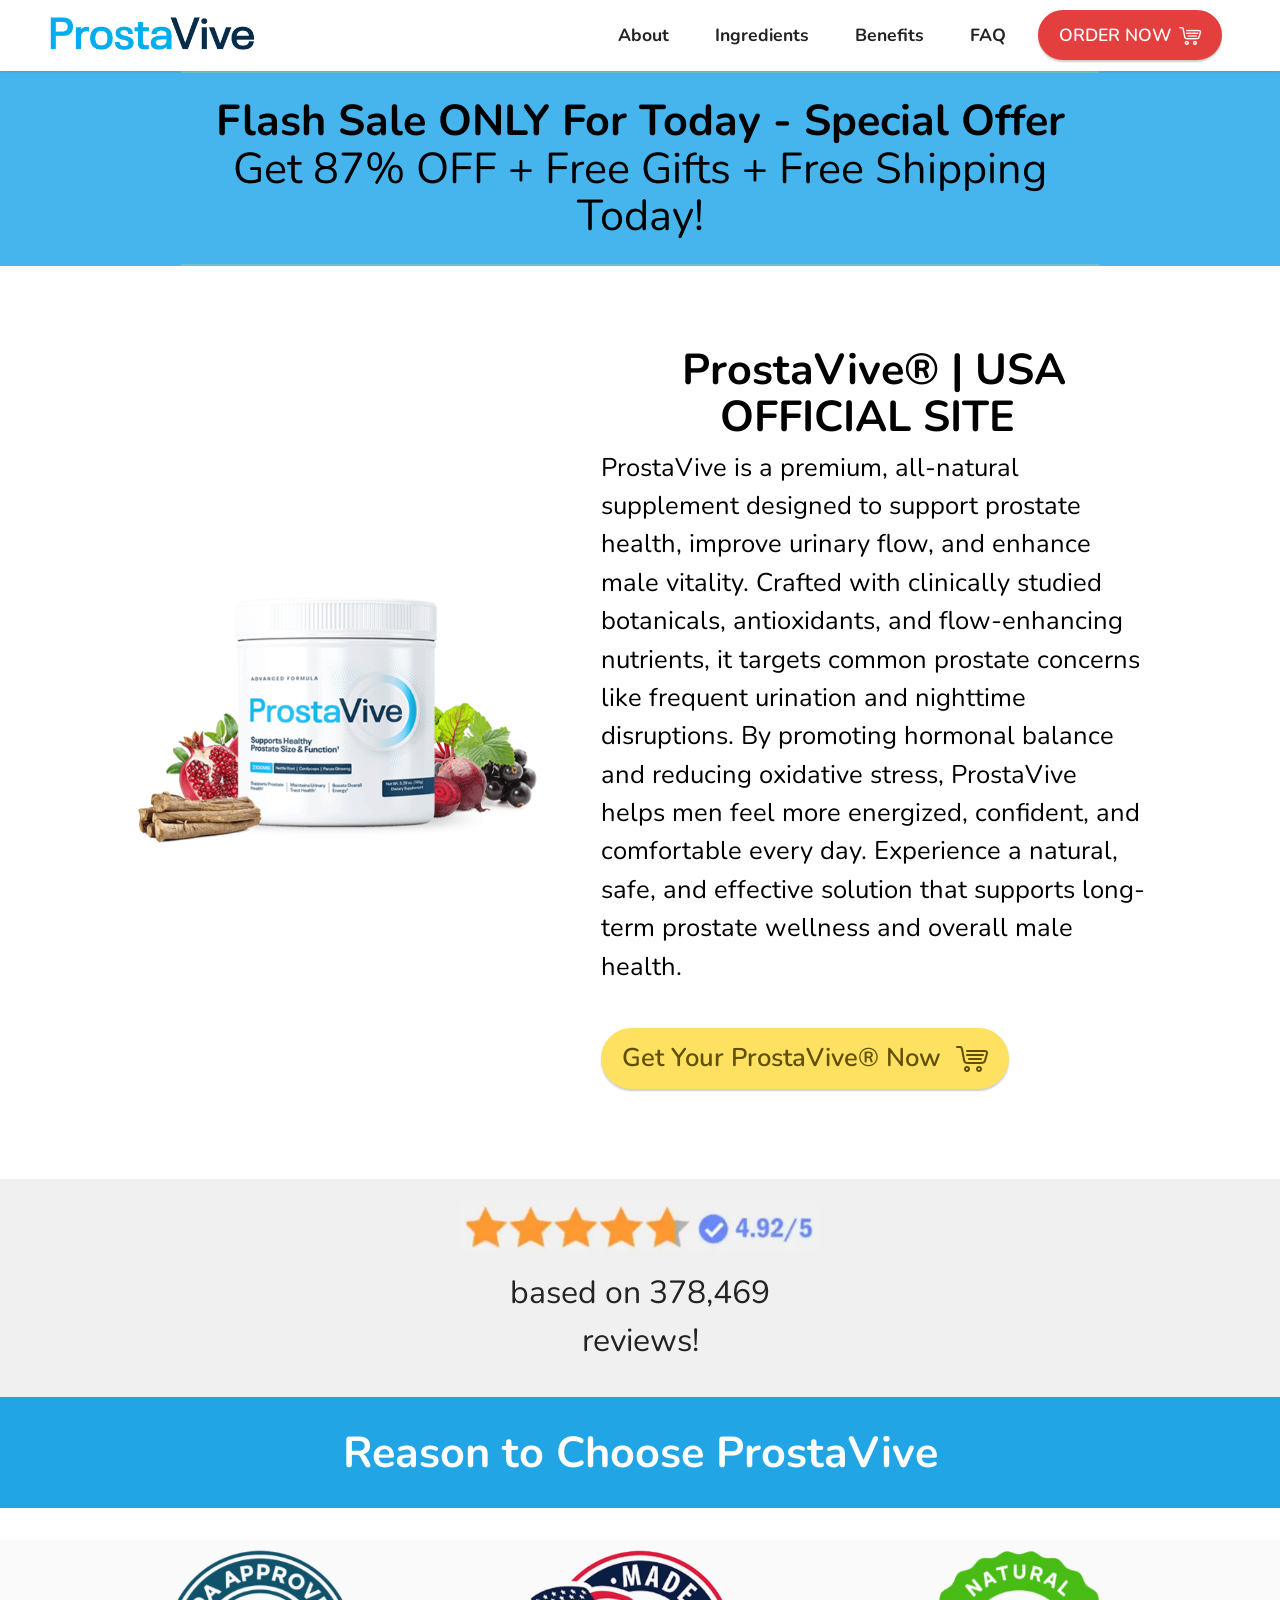
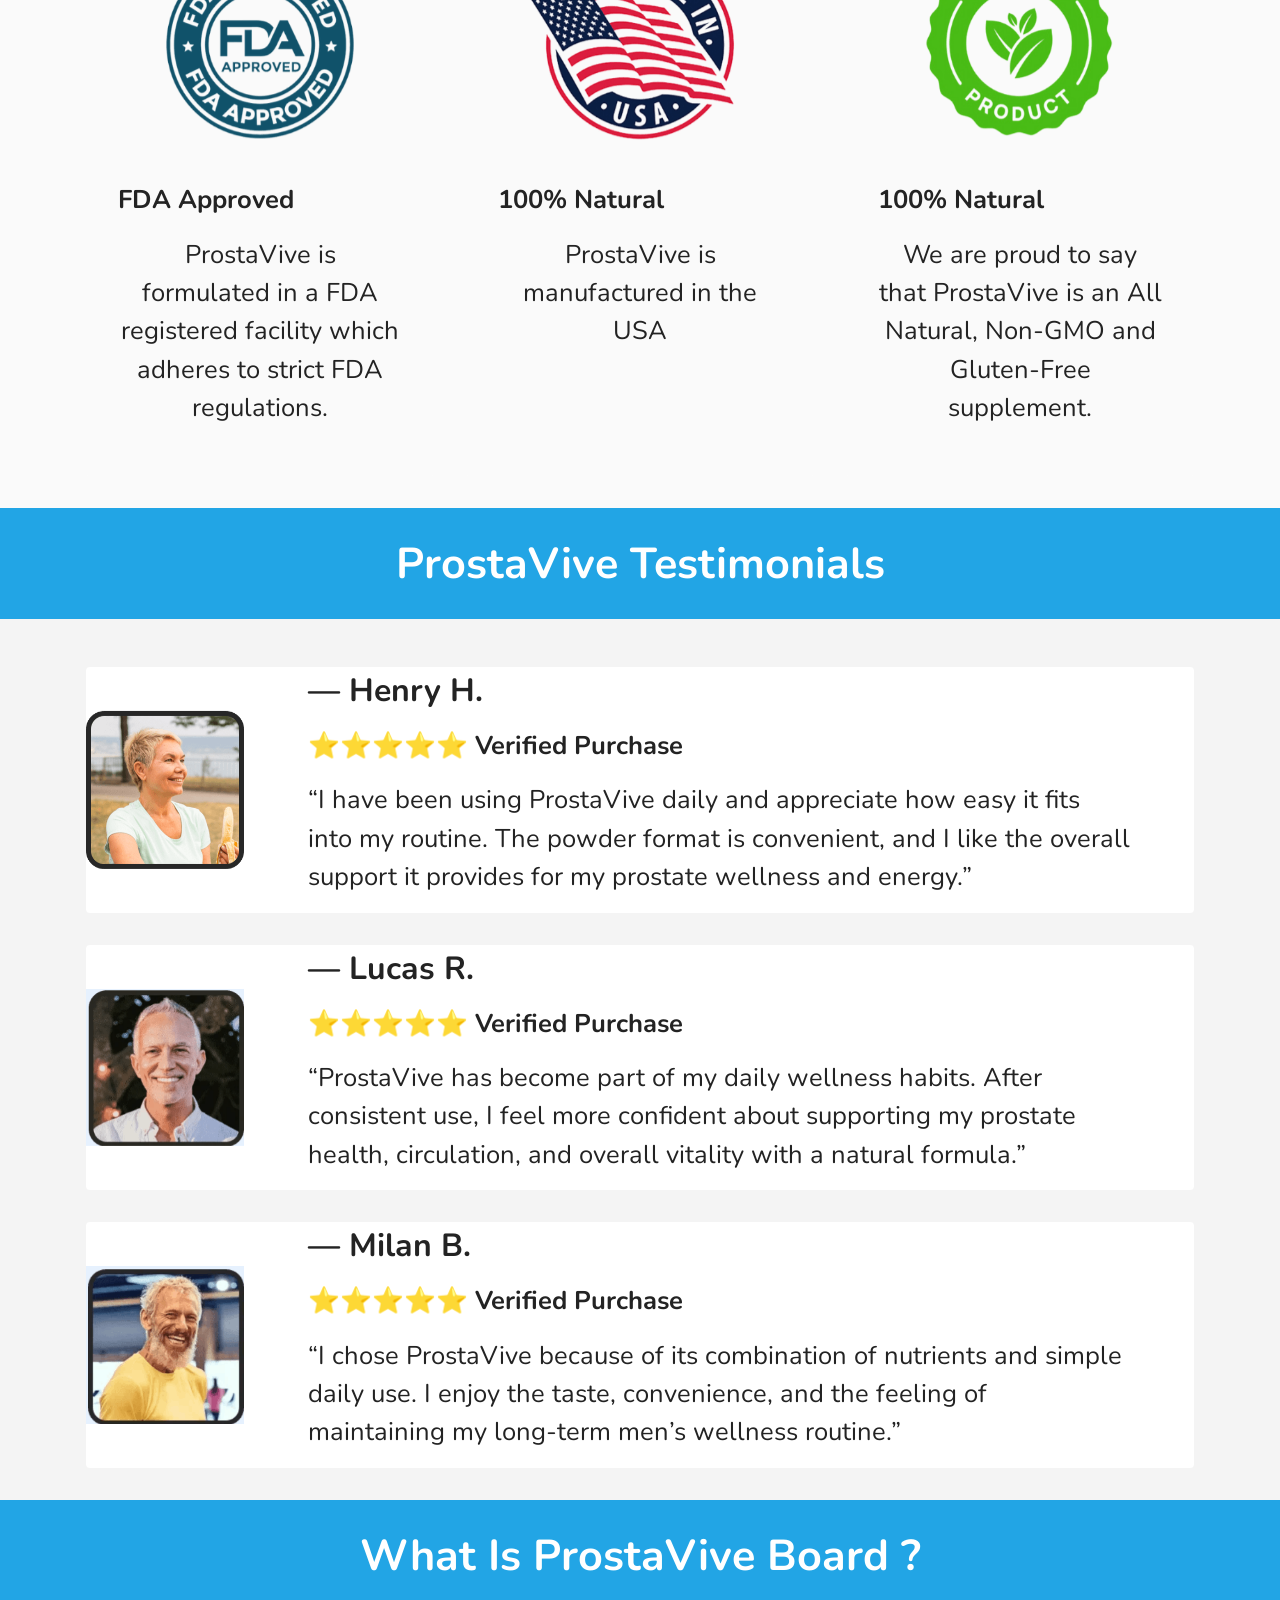
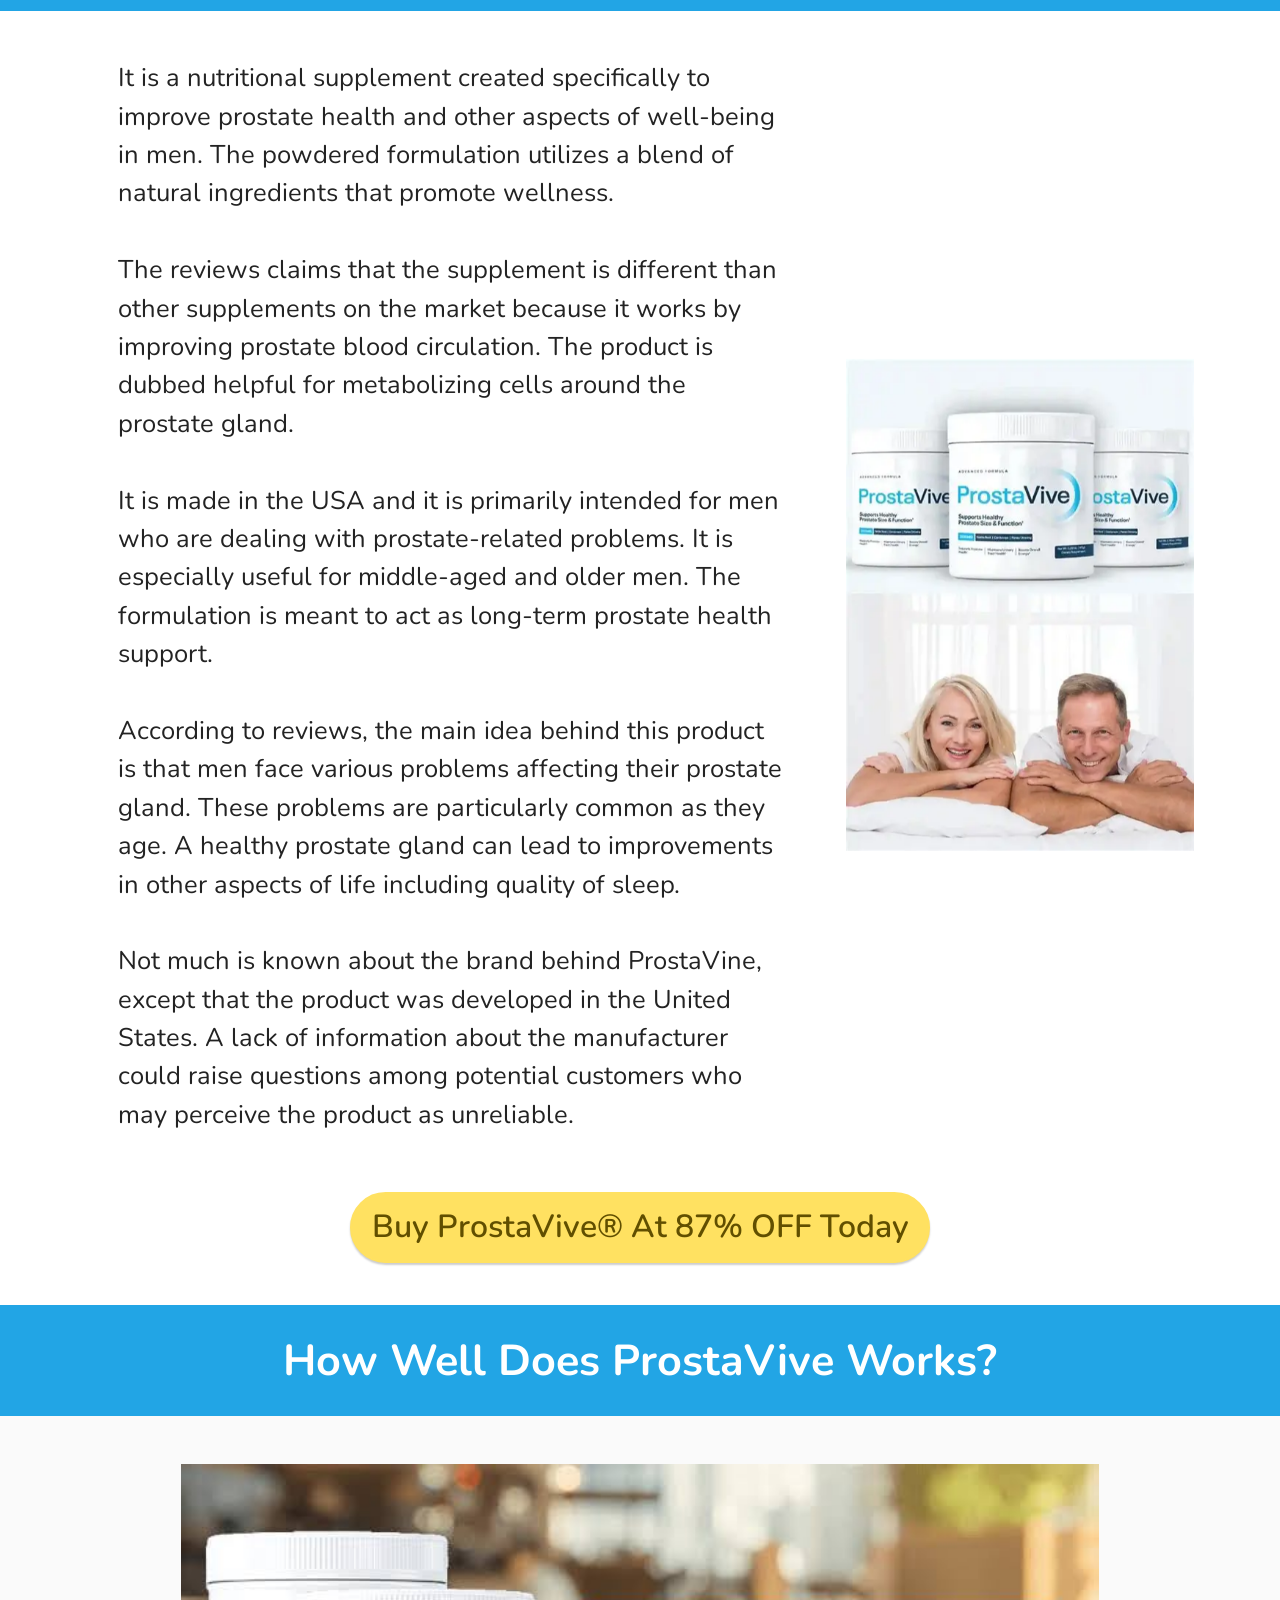
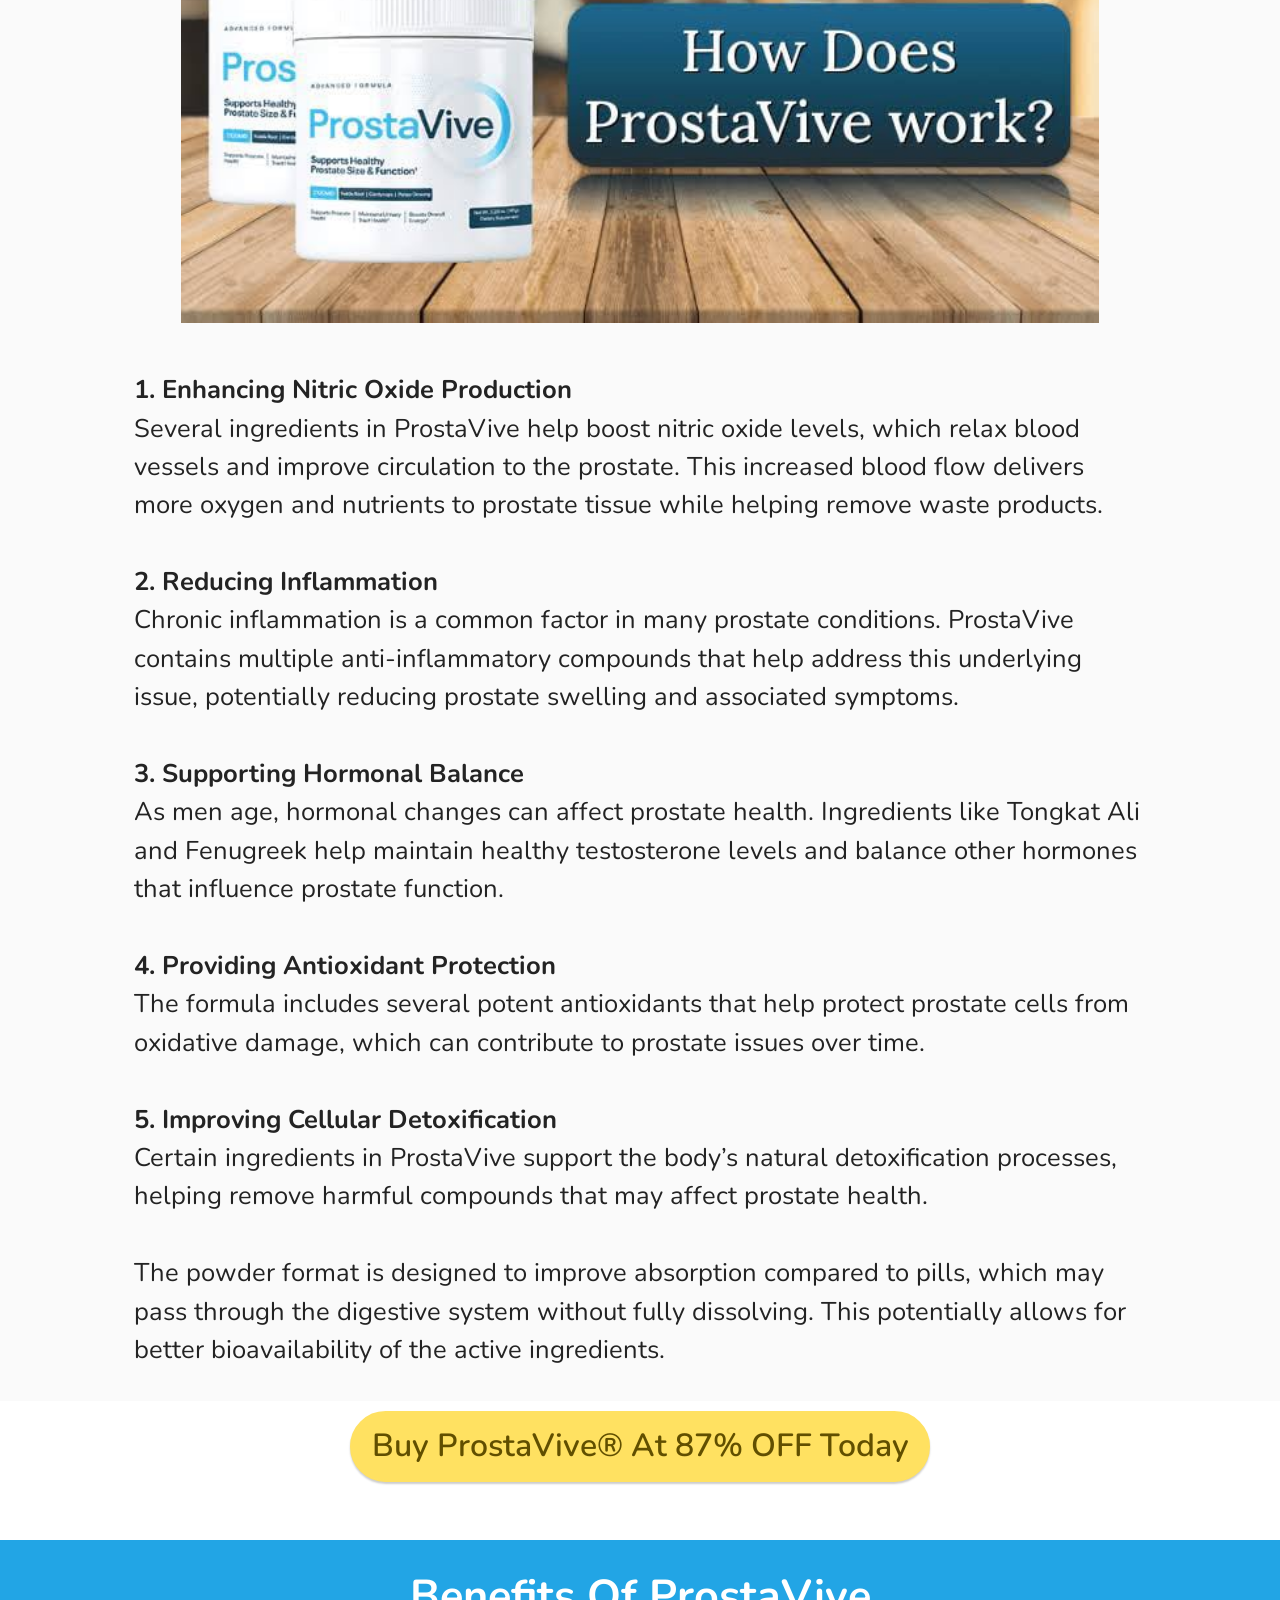
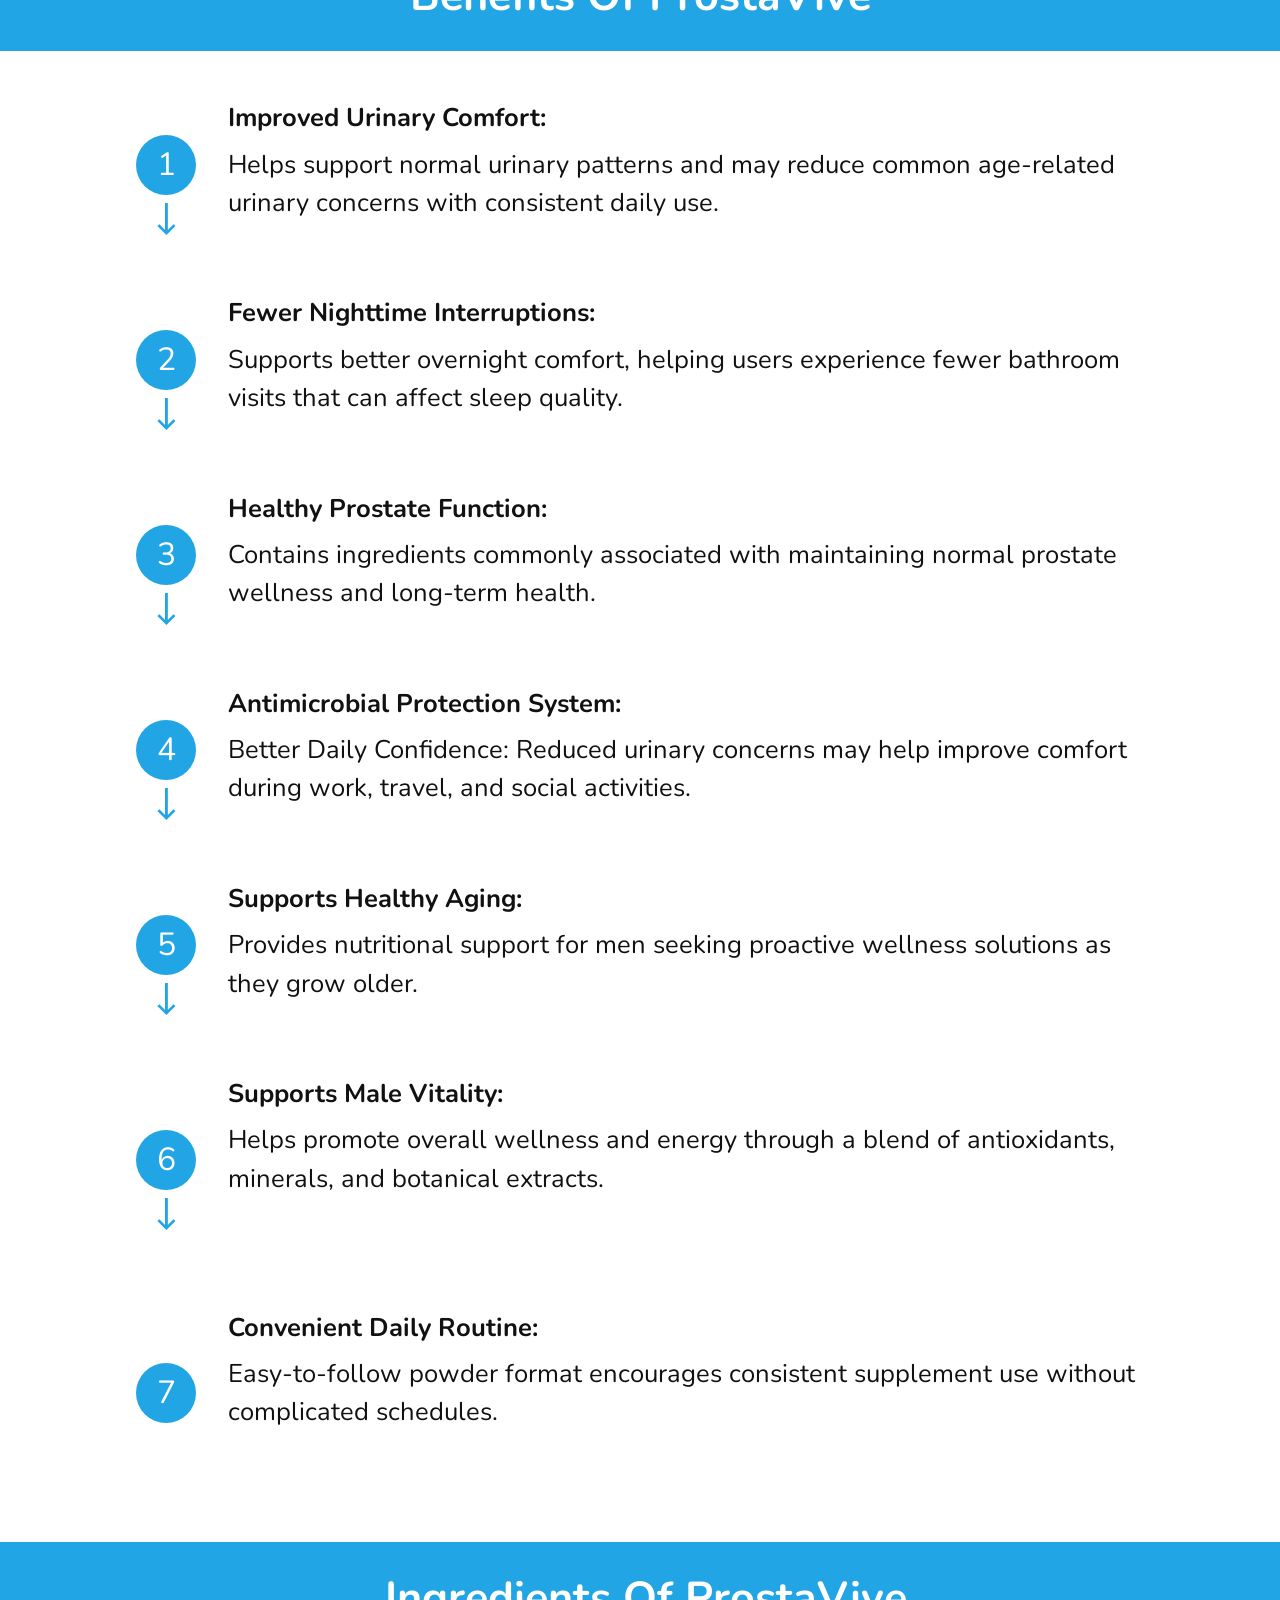
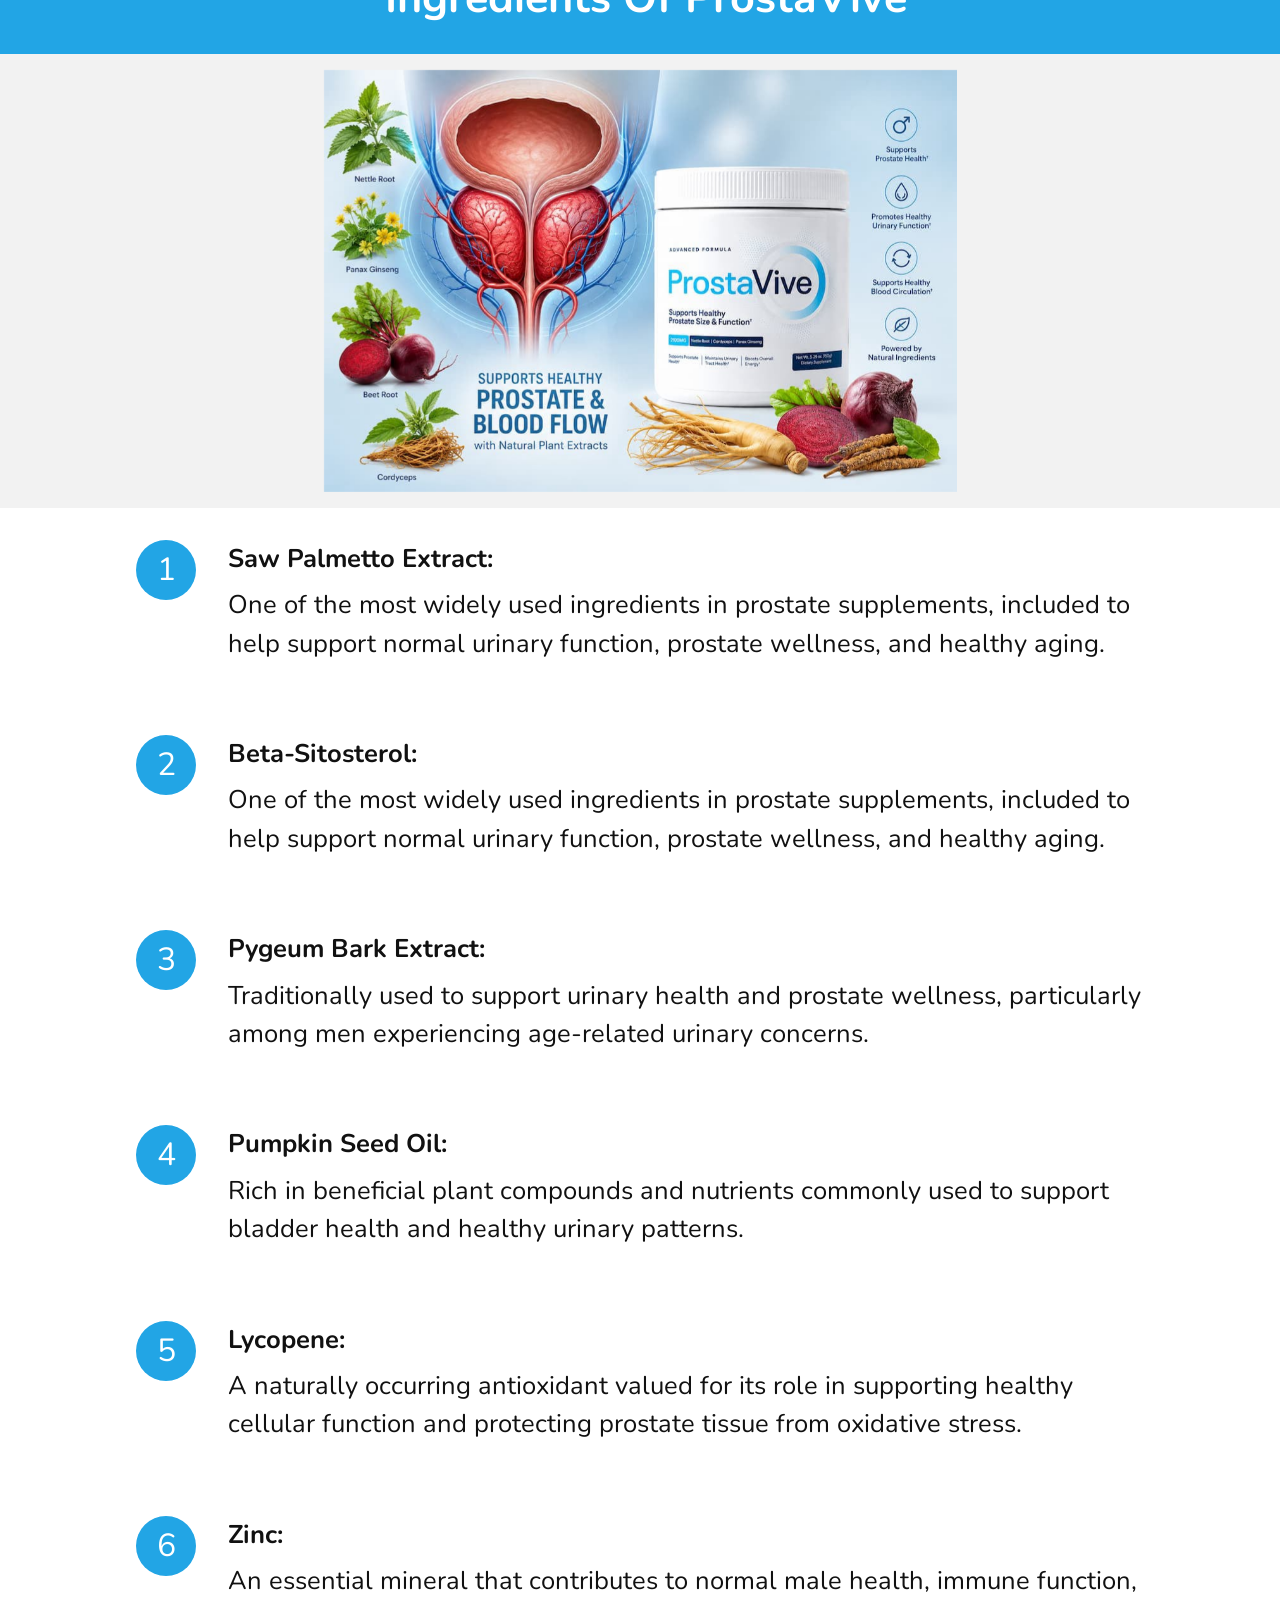
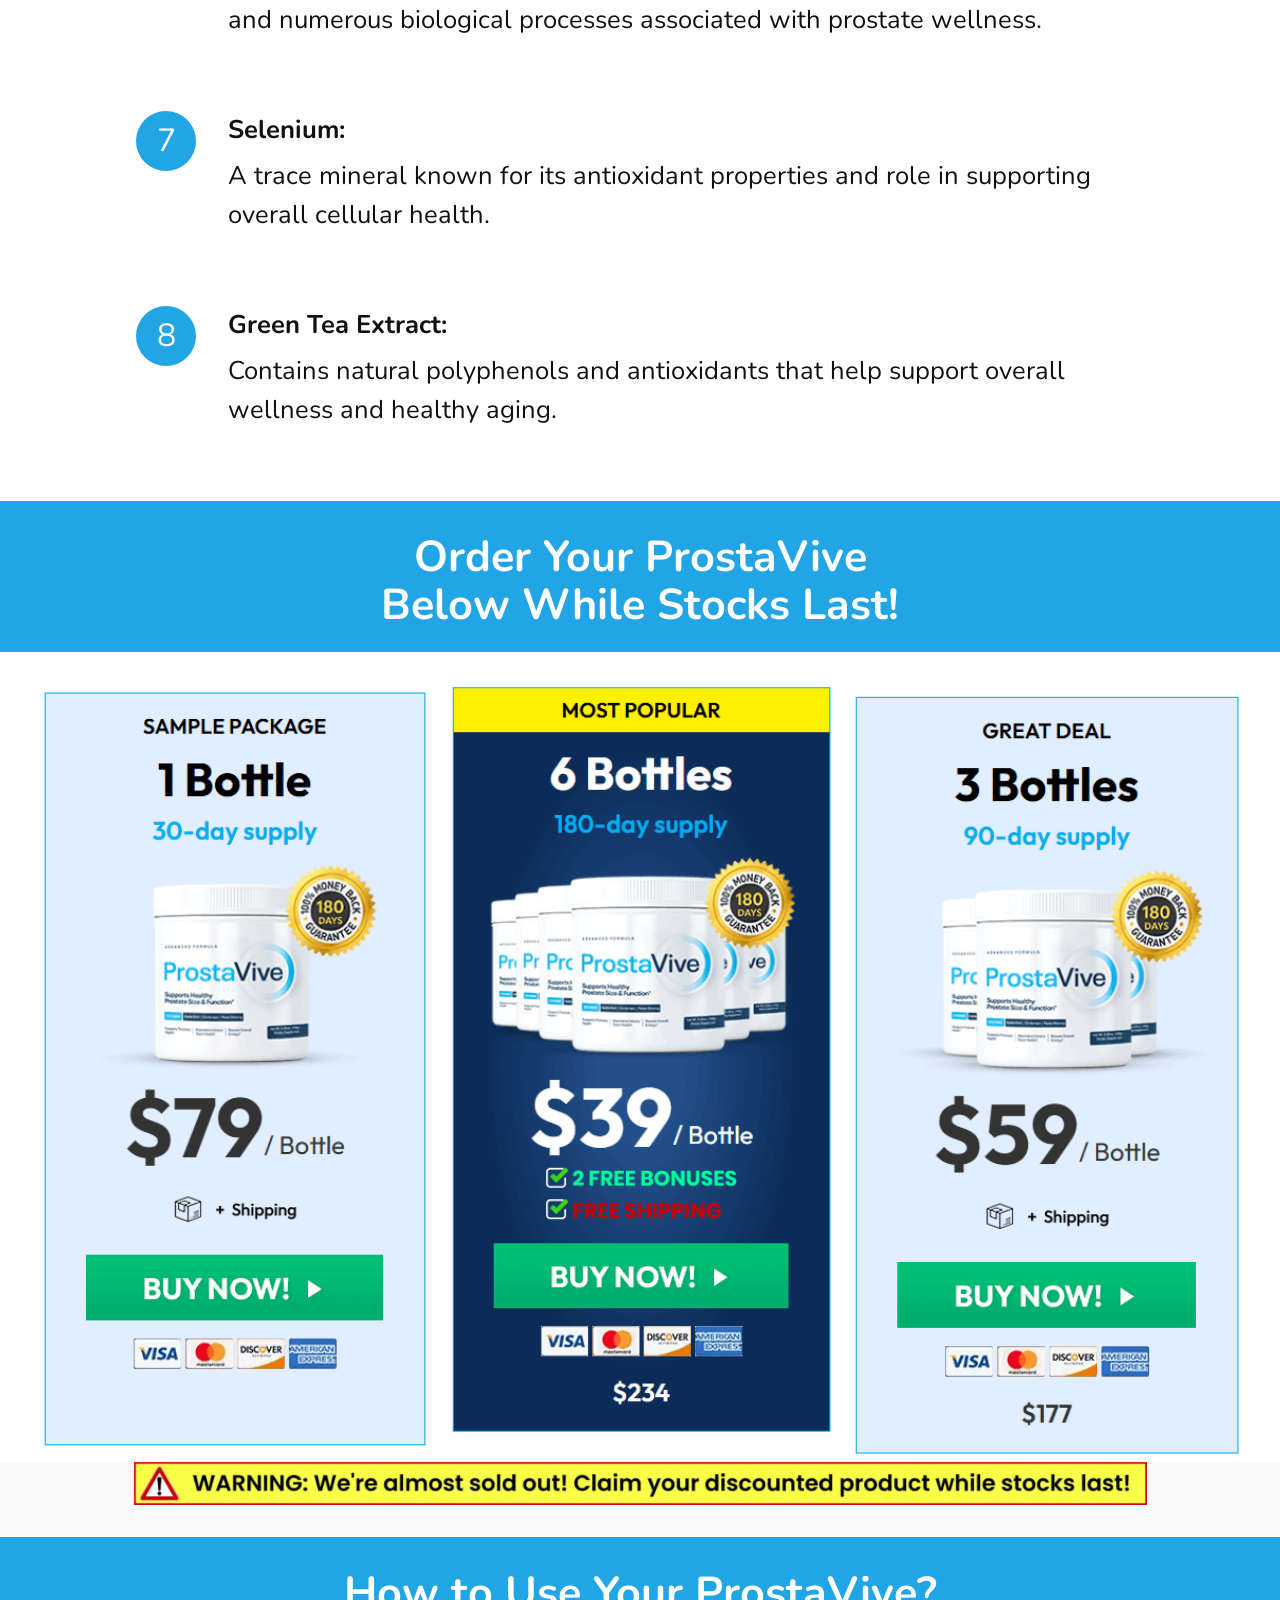
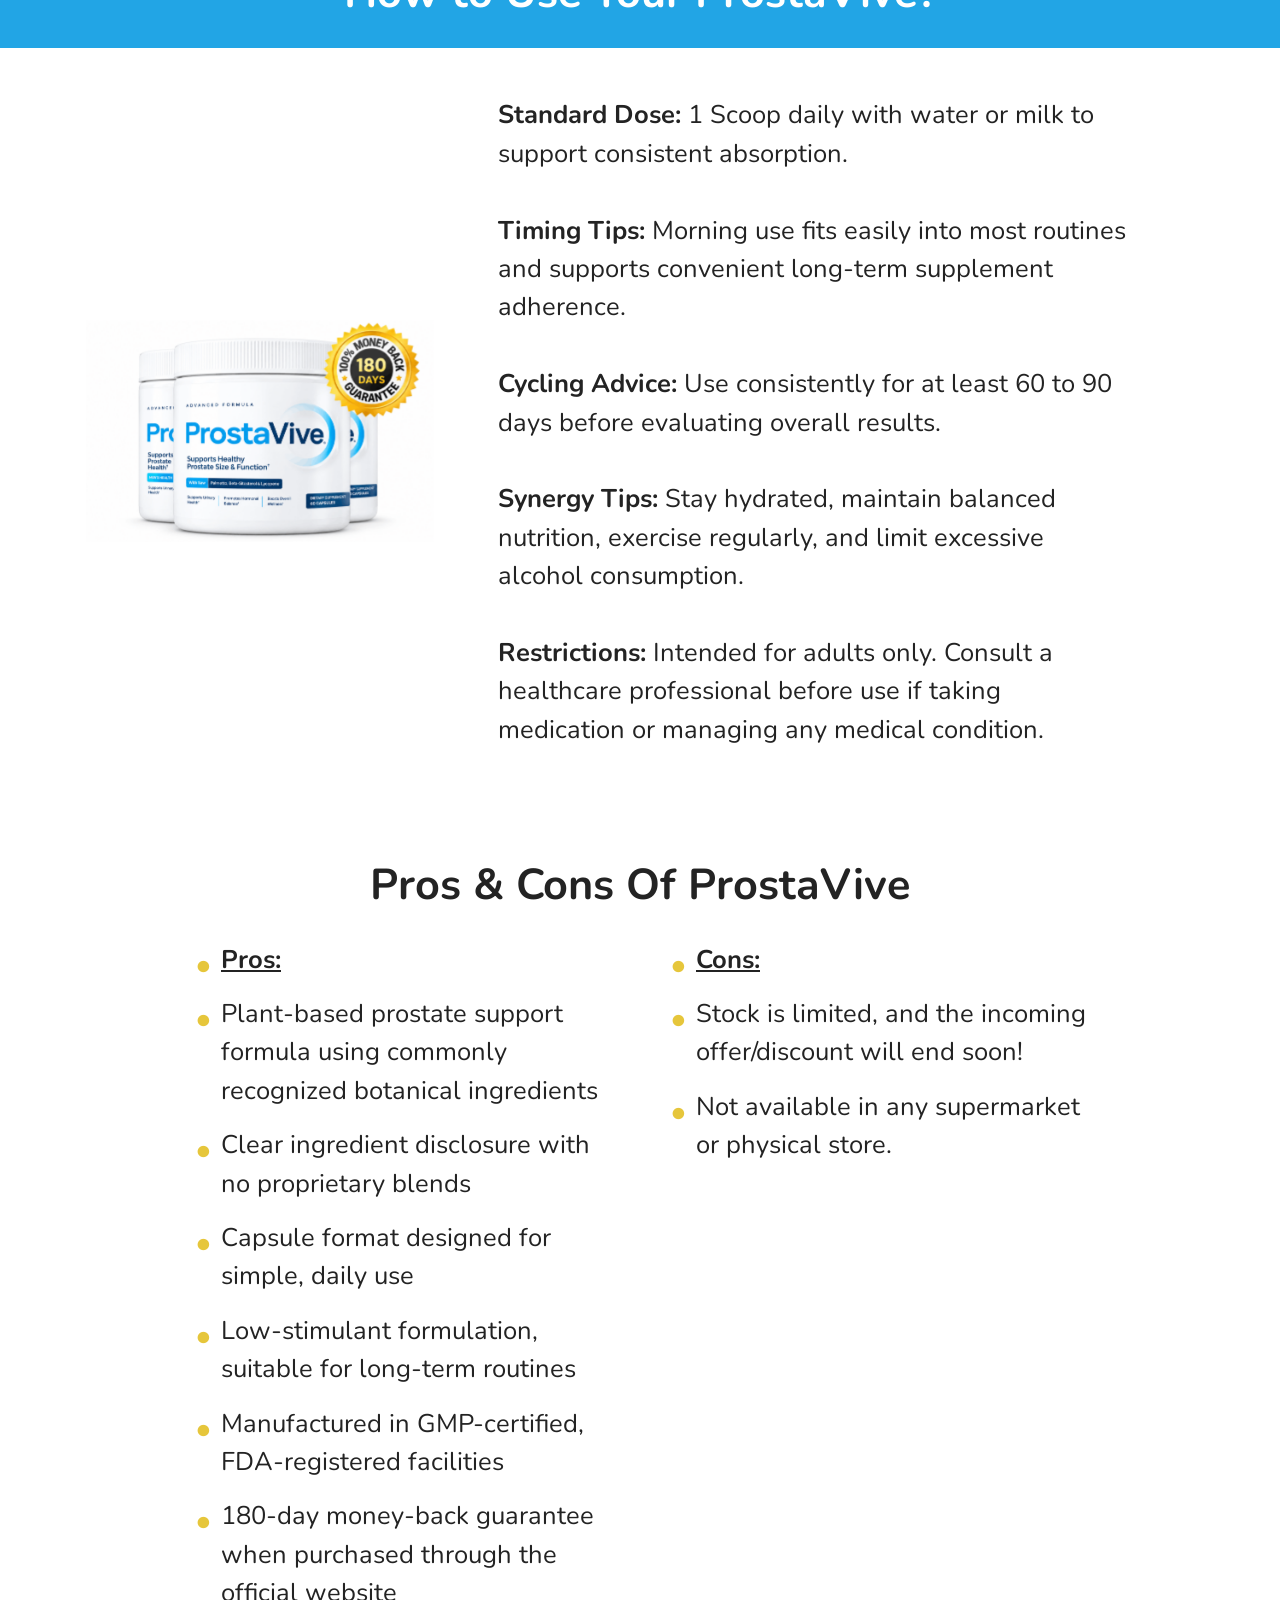
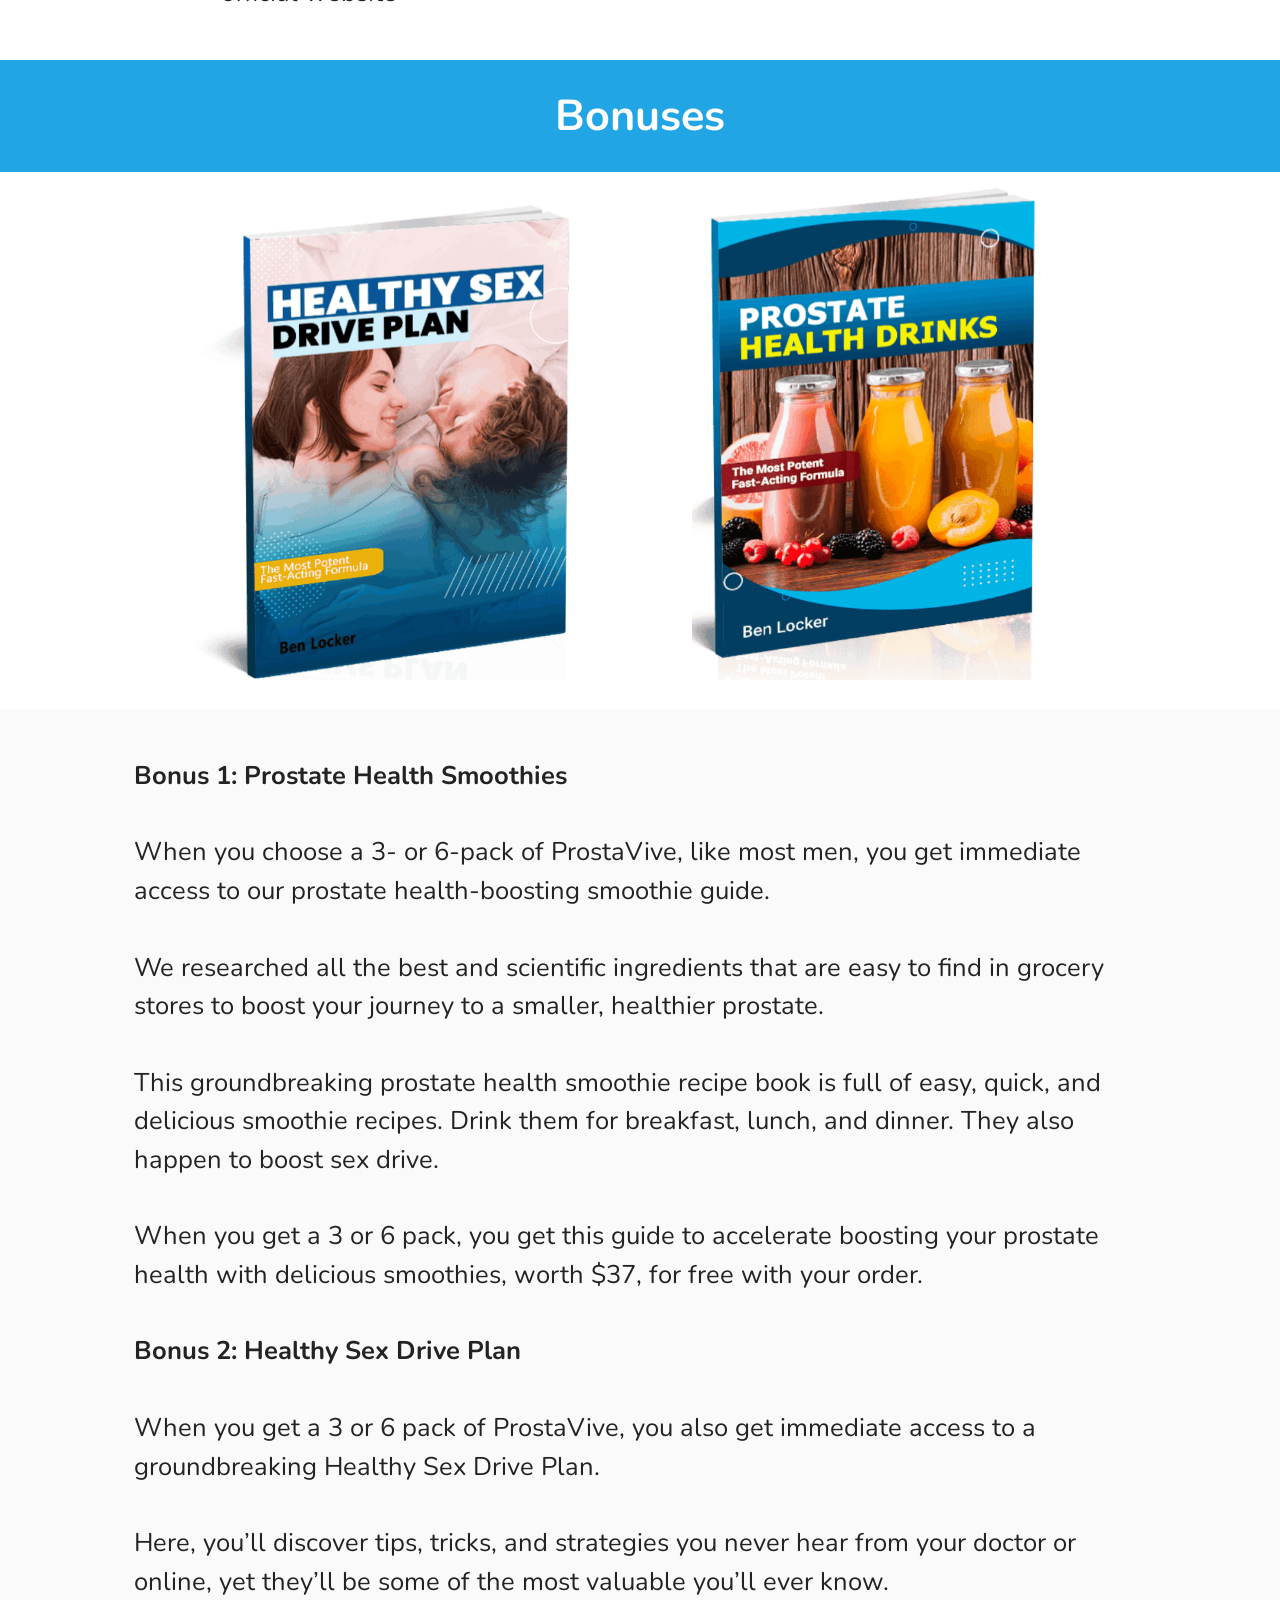
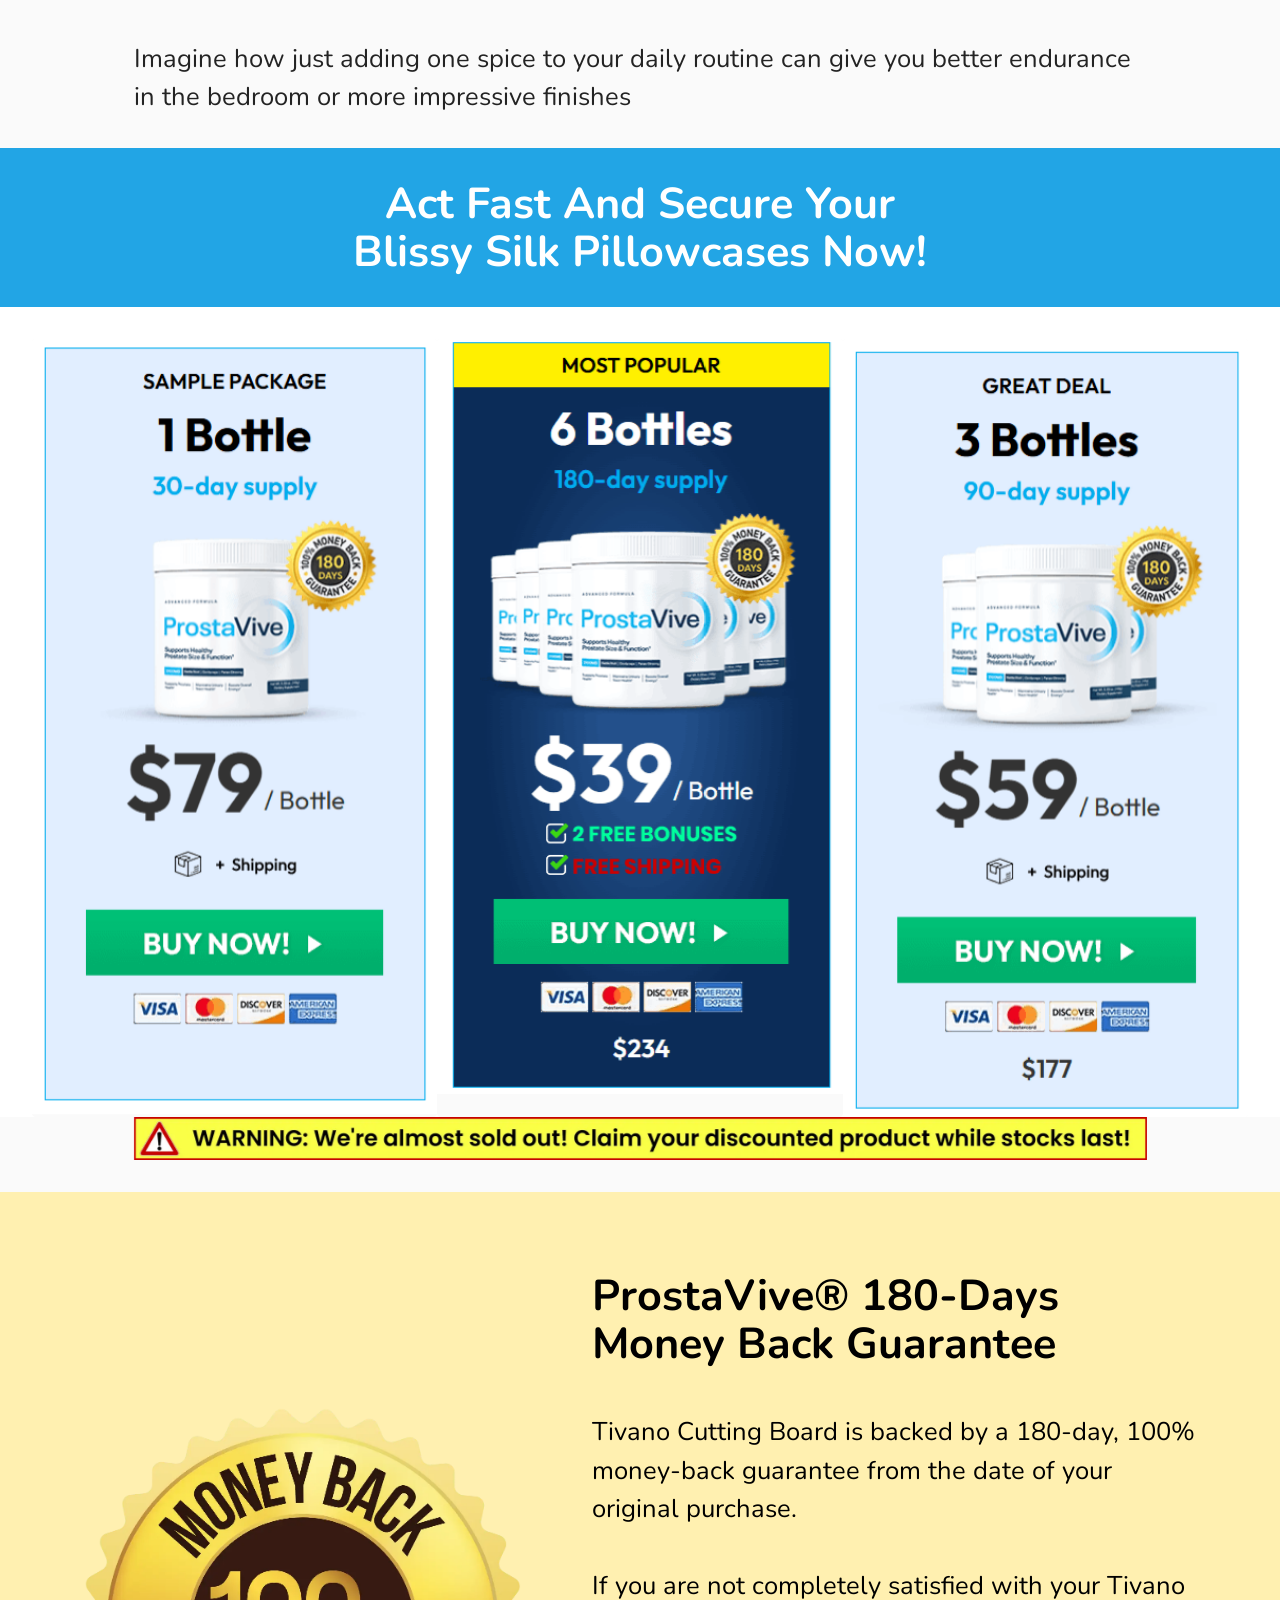
==== index.html @ 31a673ad "Add files via upload" ====
<!DOCTYPE html>
<html  >
<head>
  <!-- Site made with Mobirise Website Builder v6.1.12, https://mobirise.com -->
  <meta charset="UTF-8">
  <meta http-equiv="X-UA-Compatible" content="IE=edge">
  <meta name="generator" content="Mobirise v6.1.12, mobirise.com">
  <meta name="twitter:card" content="summary_large_image"/>
  <meta name="twitter:image:src" content="assets/images/index-meta.png">
  <meta property="og:image" content="assets/images/index-meta.png">
  <meta name="twitter:title" content="ProstaVive® | USA OFFICIAL SITE | 87% OFF">
  <meta name="viewport" content="width=device-width, initial-scale=1, minimum-scale=1">
  <link rel="shortcut icon" href="assets/images/c0649497-e395-405a-898d-8ae019c7cd23-128x128.png" type="image/x-icon">
  <meta name="description" content="Blissy Silk Pillowcase promotes healthier skin and hair, prevents frizz, regulates temperature, and offers luxury comfort for a restful, rejuvenating sleep.">
  
  
  <title>ProstaVive® | USA OFFICIAL SITE | 87% OFF</title>
  <link rel="stylesheet" href="assets/web/assets/mobirise-icons2/mobirise2.css">
  <link rel="stylesheet" href="assets/web/assets/mobirise-icons-bold/mobirise-icons-bold.css">
  <link rel="stylesheet" href="assets/web/assets/mobirise-icons/mobirise-icons.css">
  <link rel="stylesheet" href="assets/bootstrap/css/bootstrap.min.css">
  <link rel="stylesheet" href="assets/animatecss/animate.css">
  <link rel="stylesheet" href="assets/dropdown/css/style.css">
  <link rel="stylesheet" href="assets/socicon/css/styles.css">
  <link rel="stylesheet" href="assets/theme/css/style.css">
  <link rel="preload" href="https://fonts.googleapis.com/css?family=Nunito:200,300,400,500,600,700,800,900,200i,300i,400i,500i,600i,700i,800i,900i&display=swap" as="style" onload="this.onload=null;this.rel='stylesheet'">
  <noscript><link rel="stylesheet" href="https://fonts.googleapis.com/css?family=Nunito:200,300,400,500,600,700,800,900,200i,300i,400i,500i,600i,700i,800i,900i&display=swap"></noscript>
  <link rel="preload" as="style" href="assets/mobirise/css/mbr-additional.css?v=z0Entc"><link rel="stylesheet" href="assets/mobirise/css/mbr-additional.css?v=z0Entc" type="text/css">

  
  
  
</head>
<body>
  
  <section data-bs-version="5.1" class="menu menu2 cid-tuC40mmOYC" once="menu" id="menu2-0">
    
    <nav class="navbar navbar-dropdown navbar-expand-lg">
        <div class="container-fluid">
            <div class="navbar-brand">
                <span class="navbar-logo">
                    <a href="https://click2conv.site/Lulutox">
                        <img src="assets/images/prostavive-logo-720x167.png" alt="prostavive-logo" style="height: 3rem;">
                    </a>
                </span>
                
            </div>
            <button class="navbar-toggler" type="button" data-toggle="collapse" data-bs-toggle="collapse" data-target="#navbarSupportedContent" data-bs-target="#navbarSupportedContent" aria-controls="navbarNavAltMarkup" aria-expanded="false" aria-label="Toggle navigation">
                <div class="hamburger">
                    <span></span>
                    <span></span>
                    <span></span>
                    <span></span>
                </div>
            </button>
            <div class="collapse navbar-collapse" id="navbarSupportedContent">
                <ul class="navbar-nav nav-dropdown" data-app-modern-menu="true"><li class="nav-item"><a class="nav-link link text-black display-4" href="index.html#info1-7"><strong>
                            About</strong></a></li>
                    <li class="nav-item"><a class="nav-link link text-black text-primary display-4" href="index.html#features20-2s"><strong>Ingredients</strong></a></li>
                    <li class="nav-item"><a class="nav-link link text-black text-primary display-4" href="index.html#features20-1l"><strong>Benefits</strong></a>
                    </li><li class="nav-item"><a class="nav-link link text-black display-4" href="index.html#info1-14"><strong>FAQ</strong></a></li></ul>
                
                <div class="navbar-buttons mbr-section-btn"><a class="btn btn-secondary display-4" href="https://kxevku.s.gy/uuWEG4"><span class="mbrib-shopping-cart mbr-iconfont mbr-iconfont-btn"></span>ORDER NOW</a></div>
            </div>
        </div>
    </nav>
</section>

<section data-bs-version="5.1" class="content6 cid-uAhPrjxl5s" id="content6-3o">
    
    <div class="container">
        <div class="row justify-content-center">
            <div class="col-md-12 col-lg-10">
                <hr class="line">
                <p class="mbr-text align-center mbr-fonts-style my-4 display-2"><strong>Flash Sale ONLY For Today - Special Offer</strong><br>Get 87% OFF + Free Gifts + Free Shipping Today!<br></p>
                <hr class="line">
            </div>
        </div>
    </div>
</section>

<section data-bs-version="5.1" class="features16 cid-uUIomhjR3N" id="features17-57">
    

    
    
    <div class="container">
        <div class="content-wrapper">
            <div class="row align-items-center">
                <div class="col-12 col-lg-5">
                    <div class="image-wrapper">
                        <img src="assets/images/prostavive-overview-574x354.png" alt="prostavive-overview">
                    </div>
                </div>
                <div class="col-12 col-lg">
                    <div class="text-wrapper">
                        <h6 class="card-title mbr-fonts-style display-2"><div><strong>ProstaVive® | USA OFFICIAL SITE&nbsp;</strong></div></h6>
                        <p class="mbr-text mbr-fonts-style mb-4 display-7">ProstaVive is a premium, all-natural supplement designed to support prostate health, improve urinary flow, and enhance male vitality. Crafted with clinically studied botanicals, antioxidants, and flow-enhancing nutrients, it targets common prostate concerns like frequent urination and nighttime disruptions. By promoting hormonal balance and reducing oxidative stress, ProstaVive helps men feel more energized, confident, and comfortable every day. Experience a natural, safe, and effective solution that supports long-term prostate wellness and overall male health.<br></p>
                        <div class="mbr-section-btn mt-3"><a class="btn btn-warning display-7" href="https://kxevku.s.gy/uuWEG4"><span class="mbrib-shopping-cart mbr-iconfont mbr-iconfont-btn"></span>
                                Get Your ProstaVive® Now&nbsp;</a></div>
                    </div>
                </div>
            </div>
        </div>
    </div>
</section>

<section data-bs-version="5.1" class="image3 cid-tuCc3FF7ab" id="image3-4">
    

    
    

    <div class="container-fluid">
        <div class="row justify-content-center">
            <div class="col-12 col-lg-4">
                <div class="image-wrapper">
                    <img src="assets/images/screenshot-2024-07-04-202443-546x94.webp" alt="Hume health body pod 5 star rated">
                    <p class="mbr-description mbr-fonts-style mt-2 align-center display-5">
                        based on 378,469 reviews!</p>
                </div>
            </div>
        </div>
    </div>
</section>

<section data-bs-version="5.1" class="info1 cid-vxRNns3GVL" id="info1-63">
    

    
    
    <div class="align-center container-fluid">
        <div class="row justify-content-center">
            <div class="col-12 col-lg-8">
                <h3 class="mbr-section-title mb-4 mbr-fonts-style display-2"><strong>Reason to Choose ProstaVive</strong></h3>
                
                
            </div>
        </div>
    </div>
</section>

<section data-bs-version="5.1" class="features3 cid-vxRMLncHAm" id="features3-62">
    
    
    <div class="container">
        
        <div class="row mt-4">
            <div class="item features-image col-12 col-md-6 col-lg-4 active">
                <div class="item-wrapper">
                    <div class="item-img">
                        <img src="assets/images/untitled-200-120-px-500x300.webp" alt="ProstaVive" data-slide-to="0" data-bs-slide-to="0">
                    </div>
                    <div class="item-content">
                        <h5 class="item-title mbr-fonts-style display-7"><strong>FDA Approved</strong></h5>
                        
                        <p class="mbr-text mbr-fonts-style mt-3 display-7">ProstaVive is formulated in a FDA registered facility which adheres to strict FDA regulations.<br></p>
                    </div>
                    
                </div>
            </div><div class="item features-image col-12 col-md-6 col-lg-4">
                <div class="item-wrapper">
                    <div class="item-img">
                        <img src="assets/images/untitled-200-120-px-2-500x300.webp" alt="ProstaVive" data-slide-to="1" data-bs-slide-to="1">
                    </div>
                    <div class="item-content">
                        <h5 class="item-title mbr-fonts-style display-7"><strong>100% Natural</strong></h5>
                        
                        <p class="mbr-text mbr-fonts-style mt-3 display-7">ProstaVive is manufactured in the USA<br></p>
                    </div>
                    
                </div>
            </div>
            <div class="item features-image col-12 col-md-6 col-lg-4">
                <div class="item-wrapper">
                    <div class="item-img">
                        <img src="assets/images/untitled-200-120-px-3-500x300.webp" alt="ProstaVive" data-slide-to="1" data-bs-slide-to="1">
                    </div>
                    <div class="item-content">
                        <h5 class="item-title mbr-fonts-style display-7"><strong>100% Natural</strong></h5>
                        
                        <p class="mbr-text mbr-fonts-style mt-3 display-7">We are proud to say that ProstaVive is an All Natural, Non-GMO and Gluten-Free supplement.<br></p>
                    </div>
                    
                </div>
            </div>
            
        </div>
    </div>
</section>

<section data-bs-version="5.1" class="info1 cid-tXlWRFYl4I" id="info1-1t">
    

    
    
    <div class="align-center container-fluid">
        <div class="row justify-content-center">
            <div class="col-12 col-lg-8">
                <h3 class="mbr-section-title mb-4 mbr-fonts-style display-2"><strong>ProstaVive Testimonials</strong></h3>
                
                
            </div>
        </div>
    </div>
</section>

<section data-bs-version="5.1" class="team2 cid-tXlWVh4VZe" xmlns="http://www.w3.org/1999/html" id="team2-1u">
    

    
    
    <div class="container">
        <div class="card">
            <div class="card-wrapper">
                <div class="row align-items-center">
                    <div class="col-12 col-md-2">
                        <div class="image-wrapper">
                            <img src="assets/images/r3-288x288.webp" alt="prostaivvie-review-1">
                        </div>
                    </div>
                    <div class="col-12 col-md">
                        <div class="card-box">
                            <h5 class="card-title mbr-fonts-style m-0 mb-3 display-5"><strong>— Henry H.</strong></h5>
                            <h6 class="card-subtitle mbr-fonts-style mb-3 display-7"><strong>⭐⭐⭐⭐⭐ Verified Purchase</strong></h6>
                            <p class="mbr-text mbr-fonts-style display-7">“I have been using ProstaVive daily and appreciate how easy it fits into my routine. The powder format is convenient, and I like the overall support it provides for my prostate wellness and energy.”<br></p>
                            
                        </div>
                    </div>
                </div>
            </div>
        </div>
        <div class="card">
            <div class="card-wrapper">
                <div class="row align-items-center">
                    <div class="col-12 col-md-2">
                        <div class="image-wrapper">
                            <img src="assets/images/r2-238x236.webp" alt="prostaivvie-review-2">
                        </div>
                    </div>
                    <div class="col-12 col-md">
                        <div class="card-box">
                            <h5 class="card-title mbr-fonts-style m-0 mb-3 display-5"><strong>— Lucas R.</strong></h5>
                            <h6 class="card-subtitle mbr-fonts-style mb-3 display-7"><strong>⭐⭐⭐⭐⭐ Verified Purchase</strong></h6>
                            <p class="mbr-text mbr-fonts-style display-7">“ProstaVive has become part of my daily wellness habits. After consistent use, I feel more confident about supporting my prostate health, circulation, and overall vitality with a natural formula.”<br></p>
                            
                        </div>
                    </div>
                </div>
            </div>
        </div>
        <div class="card">
            <div class="card-wrapper">
                <div class="row align-items-center">
                    <div class="col-12 col-md-2">
                        <div class="image-wrapper">
                            <img src="assets/images/r1-237x237.webp" alt="prostaivvie-review-1">
                        </div>
                    </div>
                    <div class="col-12 col-md">
                        <div class="card-box">
                            <h5 class="card-title mbr-fonts-style m-0 mb-3 display-5"><strong>— Milan B.</strong></h5>
                            <h6 class="card-subtitle mbr-fonts-style mb-3 display-7"><strong>⭐⭐⭐⭐⭐ Verified Purchase</strong></h6>
                            <p class="mbr-text mbr-fonts-style display-7">“I chose ProstaVive because of its combination of nutrients and simple daily use. I enjoy the taste, convenience, and the feeling of maintaining my long-term men’s wellness routine.”<br></p>
                            
                        </div>
                    </div>
                </div>
            </div>
        </div>
    </div>
</section>

<section data-bs-version="5.1" class="info1 cid-tuCg8wtQiJ" id="info1-7">
    

    
    
    <div class="align-center container-fluid">
        <div class="row justify-content-center">
            <div class="col-12 col-lg-8">
                <h3 class="mbr-section-title mb-4 mbr-fonts-style display-2"><strong>What Is ProstaVive Board ?</strong></h3>
                
                
            </div>
        </div>
    </div>
</section>

<section data-bs-version="5.1" class="image2 cid-uzudTfCrbN" id="image2-3b">
    

    
    

    <div class="container">
        <div class="row align-items-center">
            <div class="col-12 col-lg-4">
                <div class="image-wrapper">
                    <img src="assets/images/oip-4.webp" alt="what is-prostavive">
                    
                </div>
            </div>
            <div class="col-12 col-lg">
                <div class="text-wrapper">
                    
                    <p class="mbr-text mbr-fonts-style display-7">It is a nutritional supplement created specifically to improve prostate health and other aspects of well-being in men. The powdered formulation utilizes a blend of natural ingredients that promote wellness.
<br>
<br>The reviews claims that the supplement is different than other supplements on the market because it works by improving prostate blood circulation. The product is dubbed helpful for metabolizing cells around the prostate gland.
<br>
<br>It is made in the USA and it is primarily intended for men who are dealing with prostate-related problems. It is especially useful for middle-aged and older men. The formulation is meant to act as long-term prostate health support.
<br>
<br>According to reviews, the main idea behind this product is that men face various problems affecting their prostate gland. These problems are particularly common as they age. A healthy prostate gland can lead to improvements in other aspects of life including quality of sleep.
<br>
<br>Not much is known about the brand behind ProstaVine, except that the product was developed in the United States. A lack of information about the manufacturer could raise questions among potential customers who may perceive the product as unreliable.<br></p>
                </div>
            </div>
        </div>
    </div>
</section>

<section data-bs-version="5.1" class="info1 cid-uW1r4aRWJl" id="info1-5s">
    

    
    
    <div class="align-center container">
        <div class="row justify-content-center">
            <div class="col-12 col-lg-8">
                
                
                <div class="mbr-section-btn"><a class="btn btn-warning display-5" href="https://kxevku.s.gy/uuWEG4">Buy ProstaVive® At 87% OFF Today</a></div>
            </div>
        </div>
    </div>
</section>

<section data-bs-version="5.1" class="info1 cid-uzphWh18lN" id="info1-2t">
    

    
    
    <div class="align-center container-fluid">
        <div class="row justify-content-center">
            <div class="col-12 col-lg-8">
                <h3 class="mbr-section-title mb-4 mbr-fonts-style display-2"><strong>How Well Does ProstaVive Works?</strong></h3>
                
                
            </div>
        </div>
    </div>
</section>

<section data-bs-version="5.1" class="image3 cid-uCl9SXEYIf" id="image3-3s">
    

    
    

    <div class="container">
        <div class="row justify-content-center">
            <div class="col-12 col-lg-10">
                <div class="image-wrapper">
                    <img src="assets/images/images2018-700x350.webp" alt="how-well-work-prostavive">
                    
                </div>
            </div>
        </div>
    </div>
</section>

<section data-bs-version="5.1" class="content4 cid-uzphXEsqqy" id="content4-2u">
    

    
    
    <div class="container">
        <div class="row justify-content-center">
            <div class="title col-md-12 col-lg-11">
                
                <h4 class="mbr-section-subtitle align-center mbr-fonts-style mb-4 display-7"><div><strong>1. Enhancing Nitric Oxide Production
</strong></div><div>Several ingredients in ProstaVive help boost nitric oxide levels, which relax blood vessels and improve circulation to the prostate. This increased blood flow delivers more oxygen and nutrients to prostate tissue while helping remove waste products.</div><strong><br></strong><div>
</div><div><strong>2. Reducing Inflammation
</strong></div><div>Chronic inflammation is a common factor in many prostate conditions. ProstaVive contains multiple anti-inflammatory compounds that help address this underlying issue, potentially reducing prostate swelling and associated symptoms.</div><br><div>
</div><div><strong>3. Supporting Hormonal Balance
</strong></div><div>As men age, hormonal changes can affect prostate health. Ingredients like Tongkat Ali and Fenugreek help maintain healthy testosterone levels and balance other hormones that influence prostate function<span style="font-size: 1.6rem;">.</span></div><div><span style="font-size: 1.6rem;"><br></span></div><div><strong>4. Providing Antioxidant Protection
</strong></div><div>The formula includes several potent antioxidants that help protect prostate cells from oxidative damage, which can contribute to prostate issues over time.</div><br><div>
</div><div><strong>5. Improving Cellular Detoxification
</strong></div><div>Certain ingredients in ProstaVive support the body’s natural detoxification processes, helping remove harmful compounds that may affect prostate health.</div><br><div>
</div><div>The powder format is designed to improve absorption compared to pills, which may pass through the digestive system without fully dissolving. This potentially allows for better bioavailability of the active ingredients.</div><div>
</div><div>
</div><div>
</div><div>
</div><div>
</div></h4>
                
            </div>
        </div>
    </div>
</section>

<section data-bs-version="5.1" class="info1 cid-uW1r208WeC" id="info1-5r">
    

    
    
    <div class="align-center container">
        <div class="row justify-content-center">
            <div class="col-12 col-lg-8">
                
                
                <div class="mbr-section-btn"><a class="btn btn-warning display-5" href="https://kxevku.s.gy/uuWEG4">Buy ProstaVive® At 87% OFF Today</a></div>
            </div>
        </div>
    </div>
</section>

<section data-bs-version="5.1" class="info1 cid-uWeljv8nuG" id="info1-5v">
    

    
    
    <div class="align-center container">
        <div class="row justify-content-center">
            <div class="col-12 col-lg-8">
                <h3 class="mbr-section-title mb-4 mbr-fonts-style display-2"><strong>Benefits Of ProstaVive</strong></h3>
                
                
            </div>
        </div>
    </div>
</section>

<section data-bs-version="5.1" class="features20 cid-uWelh1yiOJ" id="features20-5u">

    

    
    
    <div class="container-fluid">
        <div class="row justify-content-center">
            
            <div class="col-12 col-md-10">
                <div class="item mbr-flex">
                    <div class="icon-box">
                        <span class="step-number mbr-fonts-style display-5">1</span>
                    </div>
                    <div class="text-box">
                        <h4 class="icon-title card-title mbr-black mbr-fonts-style display-7"><strong>Improved Urinary Comfort:</strong></h4>
                        <h5 class="icon-text mbr-black mbr-fonts-style display-7">Helps support normal urinary patterns and may reduce common age-related urinary concerns with consistent daily use.</h5>
                    </div>
                </div>
                <div class="item mbr-flex">
                    <div class="icon-box">
                        <span class="step-number mbr-fonts-style display-5">2</span>
                    </div>
                    <div class="text-box">
                        <h4 class="icon-title card-title mbr-black mbr-fonts-style display-7"><strong>Fewer Nighttime Interruptions:</strong></h4>
                        <h5 class="icon-text mbr-black mbr-fonts-style display-7">Supports better overnight comfort, helping users experience fewer bathroom visits that can affect sleep quality.</h5>
                    </div>
                </div>
                <div class="item mbr-flex">
                    <div class="icon-box">
                        <span class="step-number mbr-fonts-style display-5">3</span>
                    </div>
                    <div class="text-box">
                        <h4 class="icon-title card-title mbr-black mbr-fonts-style display-7"><strong>Healthy Prostate Function:&nbsp;</strong></h4>
                        <h5 class="icon-text mbr-black mbr-fonts-style display-7">Contains ingredients commonly associated with maintaining normal prostate wellness and long-term health.<br></h5>
                    </div>
                </div>
                <div class="item mbr-flex">
                    <div class="icon-box">
                        <span class="step-number mbr-fonts-style display-5">4</span>
                    </div>
                    <div class="text-box">
                        <h4 class="icon-title card-title mbr-black mbr-fonts-style display-7"><strong>Antimicrobial Protection System:</strong></h4>
                        <h5 class="icon-text mbr-black mbr-fonts-style display-7">Better Daily Confidence: Reduced urinary concerns may help improve comfort during work, travel, and social activities.<br></h5>
                    </div>
                </div>
                <div class="item mbr-flex">
                    <div class="icon-box">
                        <span class="step-number mbr-fonts-style display-5">5</span>
                    </div>
                    <div class="text-box">
                        <h4 class="icon-title card-title mbr-black mbr-fonts-style display-7"><strong>Supports Healthy Aging:</strong></h4>
                        <h5 class="icon-text mbr-black mbr-fonts-style display-7">Provides nutritional support for men seeking proactive wellness solutions as they grow older.<br></h5>
                    </div>
                </div>
                <div class="item mbr-flex">
                    <div class="icon-box">
                        <span class="step-number mbr-fonts-style display-5">6</span>
                    </div>
                    <div class="text-box">
                        <h4 class="icon-title card-title mbr-black mbr-fonts-style display-7"><strong>Supports Male Vitality:&nbsp;</strong></h4>
                        <h5 class="icon-text mbr-black mbr-fonts-style display-7">Helps promote overall wellness and energy through a blend of antioxidants, minerals, and botanical extracts.
<div><br></div></h5>
                    </div>
                </div>
                <div class="item mbr-flex last">
                    <div class="icon-box">
                        <span class="step-number mbr-fonts-style display-5">7</span>
                    </div>
                    <div class="text-box">
                        <h4 class="icon-title card-title mbr-black mbr-fonts-style display-7"><strong>Convenient Daily Routine:&nbsp;</strong></h4>
                        <h5 class="icon-text mbr-black mbr-fonts-style display-7">Easy-to-follow powder format encourages consistent supplement use without complicated schedules.
<div><br></div></h5>
                    </div>
                </div>
                
                
                
            </div>
        </div>
    </div>
</section>

<section data-bs-version="5.1" class="info1 cid-uCR3p6kab8" id="info1-4a">
    

    
    
    <div class="align-center container">
        <div class="row justify-content-center">
            <div class="col-12 col-lg-8">
                <h3 class="mbr-section-title mb-4 mbr-fonts-style display-2"><strong>&nbsp;Ingredients Of ProstaVive</strong></h3>
                
                
            </div>
        </div>
    </div>
</section>

<section data-bs-version="5.1" class="image3 cid-uCR8cQYv6D" id="image3-4c">
    

    
    

    <div class="container">
        <div class="row justify-content-center">
            <div class="col-12 col-lg-7">
                <div class="image-wrapper">
                    <img src="assets/images/prostavive-interegrednt-1000x667.webp" alt="prostavive-interegrednt">
                    
                </div>
            </div>
        </div>
    </div>
</section>

<section data-bs-version="5.1" class="features20 cid-uCR4vKG89G" id="features20-4b">

    

    
    
    <div class="container-fluid">
        <div class="row justify-content-center">
            
            <div class="col-12 col-md-10">
                <div class="item mbr-flex">
                    <div class="icon-box">
                        <span class="step-number mbr-fonts-style display-5">1</span>
                    </div>
                    <div class="text-box">
                        <h4 class="icon-title card-title mbr-black mbr-fonts-style display-7"><strong>Saw Palmetto Extract:</strong></h4>
                        <h5 class="icon-text mbr-black mbr-fonts-style display-7">One of the most widely used ingredients in prostate supplements, included to help support normal urinary function, prostate wellness, and healthy aging.</h5>
                    </div>
                </div>
                <div class="item mbr-flex">
                    <div class="icon-box">
                        <span class="step-number mbr-fonts-style display-5">2</span>
                    </div>
                    <div class="text-box">
                        <h4 class="icon-title card-title mbr-black mbr-fonts-style display-7"><strong>Beta-Sitosterol:</strong></h4>
                        <h5 class="icon-text mbr-black mbr-fonts-style display-7">One of the most widely used ingredients in prostate supplements, included to help support normal urinary function, prostate wellness, and healthy aging.</h5>
                    </div>
                </div>
                <div class="item mbr-flex">
                    <div class="icon-box">
                        <span class="step-number mbr-fonts-style display-5">3</span>
                    </div>
                    <div class="text-box">
                        <h4 class="icon-title card-title mbr-black mbr-fonts-style display-7"><strong>Pygeum Bark Extract:&nbsp;</strong></h4>
                        <h5 class="icon-text mbr-black mbr-fonts-style display-7">Traditionally used to support urinary health and prostate wellness, particularly among men experiencing age-related urinary concerns.</h5>
                    </div>
                </div>
                <div class="item mbr-flex">
                    <div class="icon-box">
                        <span class="step-number mbr-fonts-style display-5">4</span>
                    </div>
                    <div class="text-box">
                        <h4 class="icon-title card-title mbr-black mbr-fonts-style display-7"><strong>Pumpkin Seed Oil:</strong></h4>
                        <h5 class="icon-text mbr-black mbr-fonts-style display-7">Rich in beneficial plant compounds and nutrients commonly used to support bladder health and healthy urinary patterns.</h5>
                    </div>
                </div>
                <div class="item mbr-flex">
                    <div class="icon-box">
                        <span class="step-number mbr-fonts-style display-5">5</span>
                    </div>
                    <div class="text-box">
                        <h4 class="icon-title card-title mbr-black mbr-fonts-style display-7"><strong>Lycopene:</strong></h4>
                        <h5 class="icon-text mbr-black mbr-fonts-style display-7">A naturally occurring antioxidant valued for its role in supporting healthy cellular function and protecting prostate tissue from oxidative stress.</h5>
                    </div>
                </div>
                <div class="item mbr-flex">
                    <div class="icon-box">
                        <span class="step-number mbr-fonts-style display-5">6</span>
                    </div>
                    <div class="text-box">
                        <h4 class="icon-title card-title mbr-black mbr-fonts-style display-7"><strong>Zinc:</strong></h4>
                        <h5 class="icon-text mbr-black mbr-fonts-style display-7">An essential mineral that contributes to normal male health, immune function, and numerous biological processes associated with prostate wellness.</h5>
                    </div>
                </div>
                <div class="item mbr-flex">
                    <div class="icon-box">
                        <span class="step-number mbr-fonts-style display-5">7</span>
                    </div>
                    <div class="text-box">
                        <h4 class="icon-title card-title mbr-black mbr-fonts-style display-7"><strong>Selenium:</strong></h4>
                        <h5 class="icon-text mbr-black mbr-fonts-style display-7">A trace mineral known for its antioxidant properties and role in supporting overall cellular health.</h5>
                    </div>
                </div>
                <div class="item mbr-flex last">
                    <div class="icon-box">
                        <span class="step-number mbr-fonts-style display-5">8</span>
                    </div>
                    <div class="text-box">
                        <h4 class="icon-title card-title mbr-black mbr-fonts-style display-7"><strong>Green Tea Extract:</strong></h4>
                        <h5 class="icon-text mbr-black mbr-fonts-style display-7">Contains natural polyphenols and antioxidants that help support overall wellness and healthy aging.</h5>
                    </div>
                </div>
                
                
            </div>
        </div>
    </div>
</section>

<section data-bs-version="5.1" class="header8 cid-uCIEhUSqAm" id="header8-44">
    

    
    
    
    <div class="container">
        <div class="row justify-content-center">
            <div class="col-12">
                <h3 class="mbr-section-title mbr-white mbr-fonts-style display-2"><strong>Order Your ProstaVive</strong><div><strong>Below While Stocks Last!</strong></div></h3>
                
            </div>
        </div>
    </div>
</section>

<section data-bs-version="5.1" class="gallery6 mbr-gallery cid-vy1CobC7y7" id="gallery6-66">
    

    
    

    <div class="container-fluid">
        
        <div class="row mbr-gallery mt-4">
            <div class="col-12 col-md-6 col-lg-4 item gallery-image">
                <div class="item-wrapper" data-toggle="modal" data-bs-toggle="modal" data-target="#vy1RwLTcCa-modal" data-bs-target="#vy1RwLTcCa-modal">
                    <a href="https://kxevku.s.gy/uuWEG4"><img class="w-100" src="assets/images/bottle1-383x732.webp" alt="prostavive-offer-1" data-slide-to="0" data-bs-slide-to="0" data-target="#lb-vy1RwLTcCa" data-bs-target="#lb-vy1RwLTcCa"></a>
                    <div class="icon-wrapper">
                        <span class="mobi-mbri mobi-mbri-search mbr-iconfont mbr-iconfont-btn"></span>
                    </div>
                </div>
                
            </div>
            <div class="col-12 col-md-6 col-lg-4 item gallery-image">
                <div class="item-wrapper" data-toggle="modal" data-bs-toggle="modal" data-target="#vy1RwLTcCa-modal" data-bs-target="#vy1RwLTcCa-modal">
                    <a href="https://kxevku.s.gy/uuWEG4"><img class="w-100" src="assets/images/bottle2-387x720.webp" alt="prostavive-offer-1" data-slide-to="1" data-bs-slide-to="1" data-target="#lb-vy1RwLTcCa" data-bs-target="#lb-vy1RwLTcCa"></a>
                    <div class="icon-wrapper">
                        <span class="mobi-mbri mobi-mbri-search mbr-iconfont mbr-iconfont-btn"></span>
                    </div>
                </div>
                
            </div>
            <div class="col-12 col-md-6 col-lg-4 item gallery-image">
                <div class="item-wrapper" data-toggle="modal" data-bs-toggle="modal" data-target="#vy1RwLTcCa-modal" data-bs-target="#vy1RwLTcCa-modal">
                    <a href="https://kxevku.s.gy/uuWEG4"><img class="w-100" src="assets/images/bottle3-381x731.webp" alt="prostavive-offer-3" data-slide-to="2" data-bs-slide-to="2" data-target="#lb-vy1RwLTcCa" data-bs-target="#lb-vy1RwLTcCa"></a>
                    <div class="icon-wrapper">
                        <span class="mobi-mbri mobi-mbri-search mbr-iconfont mbr-iconfont-btn"></span>
                    </div>
                </div>
                
            </div>
            
        </div>

        <div class="modal mbr-slider" tabindex="-1" role="dialog" aria-hidden="true" id="vy1RwLTcCa-modal">
            <div class="modal-dialog" role="document">
                <div class="modal-content">
                    <div class="modal-body">
                        <div class="carousel slide" id="lb-vy1RwLTcCa" data-interval="5000" data-bs-interval="5000">
                            <div class="carousel-inner">
                                <div class="carousel-item active">
                                    <img class="d-block w-100" src="assets/images/bottle1-383x732.webp" alt="Mobirise Website Builder">
                                </div>
                                <div class="carousel-item">
                                    <img class="d-block w-100" src="assets/images/bottle2-387x720.webp" alt="Mobirise Website Builder">
                                </div>
                                <div class="carousel-item">
                                    <img class="d-block w-100" src="assets/images/bottle3-381x731.webp" alt="Mobirise Website Builder">
                                </div>
                                
                            </div>
                            <ol class="carousel-indicators">
                                <li data-slide-to="0" data-bs-slide-to="0" class="active" data-target="#lb-vy1RwLTcCa" data-bs-target="#lb-vy1RwLTcCa"></li>
                                <li data-slide-to="1" data-bs-slide-to="1" data-target="#lb-vy1RwLTcCa" data-bs-target="#lb-vy1RwLTcCa"></li>
                                <li data-slide-to="2" data-bs-slide-to="2" data-target="#lb-vy1RwLTcCa" data-bs-target="#lb-vy1RwLTcCa"></li>
                                
                            </ol>
                            <a role="button" href="" class="close" data-dismiss="modal" data-bs-dismiss="modal" aria-label="Close">
                            </a>
                            <a class="carousel-control-prev carousel-control" role="button" data-slide="prev" data-bs-slide="prev" href="#lb-vy1RwLTcCa">
                                <span class="mobi-mbri mobi-mbri-arrow-prev" aria-hidden="true"></span>
                                <span class="sr-only visually-hidden">Previous</span>
                            </a>
                            <a class="carousel-control-next carousel-control" role="button" data-slide="next" data-bs-slide="next" href="#lb-vy1RwLTcCa">
                                <span class="mobi-mbri mobi-mbri-arrow-next" aria-hidden="true"></span>
                                <span class="sr-only visually-hidden">Next</span>
                            </a>
                        </div>
                    </div>
                </div>
            </div>
        </div>
    </div>
</section>

<section data-bs-version="5.1" class="image3 cid-uCR25gJKg3" id="image3-49">
    

    
    

    <div class="container">
        <div class="row justify-content-center">
            <div class="col-12 col-lg-11">
                <div class="image-wrapper">
                    <img src="assets/images/prostadine-15.webp" alt="Hume health body pod limited stock">
                    
                </div>
            </div>
        </div>
    </div>
</section>

<section data-bs-version="5.1" class="info1 cid-tuCw8c7CLb" id="info1-x">
    

    
    
    <div class="align-center container-fluid">
        <div class="row justify-content-center">
            <div class="col-12 col-lg-8">
                <h3 class="mbr-section-title mb-4 mbr-fonts-style display-2"><strong>How to Use Your ProstaVive?</strong></h3>
                
                
            </div>
        </div>
    </div>
</section>

<section data-bs-version="5.1" class="features7 cid-uUMtFelDmY" id="features7-5a">
    <!---->
    

    
    
    <div class="container">
        <div class="card-wrapper">
            <div class="row align-items-center">
                <div class="col-12 col-lg-4">
                    <div class="image-wrapper">
                        <img src="assets/images/prostavive-overview-815x520.webp" alt="how to use prostavive">
                    </div>
                </div>
                <div class="col-12 col-lg">
                    <div class="text-box">
                        
                        <p class="mbr-text mbr-fonts-style display-7"><strong>Standard Dose: </strong>1 Scoop daily with water or milk to support consistent absorption.<br>
<br><strong>Timing Tips: </strong>Morning use fits easily into most routines and supports convenient long-term supplement adherence.<br><br><strong>Cycling Advice:</strong> Use consistently for at least 60 to 90 days before evaluating overall results.<br>
<br><strong>Synergy Tips:</strong> Stay hydrated, maintain balanced nutrition, exercise regularly, and limit excessive alcohol consumption.<br>
<br><strong>Restrictions:</strong> Intended for adults only. Consult a healthcare professional before use if taking medication or managing any medical condition.</p>
                        
                        
                    </div>
                </div>
            </div>
        </div>
    </div>
</section>

<section data-bs-version="5.1" class="content13 cid-uVCpYrTPG8" id="content13-5g">
    

    
    
    <div class="container">
        <div class="row justify-content-center">
            <div class="col-md-12 col-lg-10">
                <h3 class="mbr-section-title mbr-fonts-style mb-4 display-2">
                    <strong>Pros &amp; Cons Of ProstaVive</strong><strong><br></strong></h3>
            </div>
        </div>
        <div class="row justify-content-center">
            <div class="col-md-12 col-lg-10">
                <div class="row justify-content-center">
                    <div class="col-12 col-lg-6">
                        <ul class="list mbr-fonts-style display-7">
                            <li><strong style="font-size: 1.6rem;"><u>Pros:</u></strong><br></li><li>Plant-based prostate support formula using commonly recognized botanical ingredients
</li><li>Clear ingredient disclosure with no proprietary blends
</li><li>Capsule format designed for simple, daily use
</li><li>Low-stimulant formulation, suitable for long-term routines
</li><li>Manufactured in GMP-certified, FDA-registered facilities
</li><li>180-day money-back guarantee when purchased through the official website</li>
                        </ul>
                    </div>
                    <div class="col-12 col-lg-6">
                        <ul class="list mbr-fonts-style display-7">
                            <li><strong><u>Cons:</u></strong></li><li>Stock is limited, and the incoming offer/discount will end soon!</li><li>Not available in any supermarket or physical store.</li>
                        </ul>
                    </div>
                </div>
            </div>
        </div>
    </div>
</section>

<section data-bs-version="5.1" class="info1 cid-uXfjGaQKFg" id="info1-5x">
    

    
    
    <div class="align-center container">
        <div class="row justify-content-center">
            <div class="col-12 col-lg-8">
                <h3 class="mbr-section-title mb-4 mbr-fonts-style display-2"><strong>Bonuses</strong></h3>
                
                
            </div>
        </div>
    </div>
</section>

<section data-bs-version="5.1" class="image3 cid-vxWSWfBShe" id="image3-65">
    

    
    

    <div class="container">
        <div class="row justify-content-center">
            <div class="col-12 col-lg-10">
                <div class="image-wrapper">
                    <img src="assets/images/screenshot202026-10-1320221430-1430x811.webp" alt="free-gifts">
                    
                </div>
            </div>
        </div>
    </div>
</section>

<section data-bs-version="5.1" class="content4 cid-vxWMh00VMZ" id="content4-64">
    

    
    
    <div class="container">
        <div class="row justify-content-center">
            <div class="title col-md-12 col-lg-11">
                
                <h3 class="mbr-section-subtitle align-center mbr-fonts-style mb-4 display-7"><div><strong>Bonus 1: Prostate Health Smoothies</strong></div><br><div>When you choose a 3- or 6-pack of ProstaVive, like most men, you get immediate access to our prostate health-boosting smoothie guide.</div><br><div>
</div><div>We researched all the best and scientific ingredients that are easy to find in grocery stores to boost your journey to a smaller, healthier prostate.</div><br><div>
</div><div>This groundbreaking prostate health smoothie recipe book is full of easy, quick, and delicious smoothie recipes. Drink them for breakfast, lunch, and dinner. They also happen to boost sex drive.</div><br><div>
</div><div>When you get a 3 or 6 pack, you get this guide to accelerate boosting your prostate health with delicious smoothies, worth $37, for free with your order.</div><strong><br></strong><div>
</div><div><strong>Bonus 2:  Healthy Sex Drive Plan
</strong></div><div><br></div><div>When you get a 3 or 6 pack of ProstaVive, you also get immediate access to a groundbreaking Healthy Sex Drive Plan.</div><br><div>
</div><div>Here, you’ll discover tips, tricks, and strategies you never hear from your doctor or online, yet they’ll be some of the most valuable you’ll ever know.</div><br><div>
</div><div>Imagine how just adding one spice to your daily routine can give you better endurance in the bedroom or more impressive finishes</div><div><strong>
</strong></div><div><strong>
</strong></div><div><strong>
</strong></div><div><strong>
</strong></div><div><strong>
</strong></div><div><strong>
</strong></div><div><strong>
</strong></div><div><strong>
</strong></div><div><strong>
</strong></div><div><strong>
</strong></div><div><strong>
</strong></div><div><strong>
</strong></div><div><strong>
</strong></div><div>
</div><div>
</div><div>
</div><div>
</div><div>
</div></h3>
                
            </div>
        </div>
    </div>
</section>

<section data-bs-version="5.1" class="info1 cid-tuCicrrlfM" id="info1-c">
    

    
    
    <div class="align-center container-fluid">
        <div class="row justify-content-center">
            <div class="col-12 col-lg-8">
                <h3 class="mbr-section-title mb-4 mbr-fonts-style display-2"><strong>Act Fast And Secure Your</strong><div><strong>Blissy Silk Pillowcases Now!</strong></div></h3>
                
                
            </div>
        </div>
    </div>
</section>

<section data-bs-version="5.1" class="gallery3 cid-vy1D8wZrkh" id="gallery3-67">
    
    
    <div class="container-fluid">
        
        <div class="row mt-4">
            <div class="item features-image col-12 col-md-6 col-lg-4">
                <div class="item-wrapper">
                    <div class="item-img">
                        <a href="https://kxevku.s.gy/uuWEG4"><img src="assets/images/bottle1-383x732.webp" alt="prostavive-offer-1"></a>
                    </div>
                    
                    
                </div>
            </div>
            <div class="item features-image col-12 col-md-6 col-lg-4">
                <div class="item-wrapper">
                    <div class="item-img">
                        <a href="https://kxevku.s.gy/uuWEG4"><img src="assets/images/bottle2-387x720.webp" alt="prostavive-offer-2"></a>
                    </div>
                    
                    
                </div>
            </div>
            <div class="item features-image col-12 col-md-6 col-lg-4">
                <div class="item-wrapper">
                    <div class="item-img">
                        <a href="https://kxevku.s.gy/uuWEG4"><img src="assets/images/bottle3-381x731.webp" alt="prostavive-offer--3"></a>
                    </div>
                    
                    
                </div>
            </div>
            
        </div>
    </div>
</section>

<section data-bs-version="5.1" class="image3 cid-uzpxr7U079" id="image3-2z">
    

    
    

    <div class="container">
        <div class="row justify-content-center">
            <div class="col-12 col-lg-11">
                <div class="image-wrapper">
                    <img src="assets/images/prostadine-15.webp" alt="ProstaVive-stock-warning">
                    
                </div>
            </div>
        </div>
    </div>
</section>

<section data-bs-version="5.1" class="features16 cid-tuCwp8HhtA" id="features17-10">
    

    
    
    <div class="container-fluid">
        <div class="content-wrapper">
            <div class="row align-items-center">
                <div class="col-12 col-lg-5">
                    <div class="image-wrapper">
                        <img src="assets/images/prostavive-guarantee.webp" alt="ProstaVive-money-back-">
                    </div>
                </div>
                <div class="col-12 col-lg">
                    <div class="text-wrapper">
                        <h6 class="card-title mbr-fonts-style display-2"><strong>ProstaVive®&nbsp;</strong><strong>180-Days Money Back Guarantee</strong></h6>
                        <p class="mbr-text mbr-fonts-style mb-4 display-7"><br>Tivano Cutting Board is backed by a 180-day, 100% money-back guarantee from the date of your original purchase.<br><br>If you are not completely satisfied with your Tivano Cutting Board or your experience within the first 180 days, simply contact our support team. Upon returning the product, we will issue a full refund.<br><br>That's right, simply return the Tivano Cutting Board anytime within 180 days of your purchase and you’ll receive a full refund, no questions asked!<br></p>
                        <div class="mbr-section-btn mt-3"><a class="btn btn-secondary display-7" href="https://kxevku.s.gy/uuWEG4"><span class="mobi-mbri mobi-mbri-arrow-next mbr-iconfont mbr-iconfont-btn"></span>
                                Get Your ProstaVive Now</a></div>
                    </div>
                </div>
            </div>
        </div>
    </div>
</section>

<section data-bs-version="5.1" class="header10 cid-tuCxRRBqnv" id="header10-11">

    

    
    

    <div class="align-center container-fluid">
        <div class="row justify-content-center">
            <div class="col-md-12 col-lg-9">
                <h1 class="mbr-section-title mbr-fonts-style mb-3 display-2"><strong>“ What Happens After I Click The ProstaVive Buy Now” Button?</strong><strong>&nbsp;”</strong></h1>
                <p class="mbr-text mbr-fonts-style display-7">Once you have clicked the ProstaVive <strong>“Buy Now”</strong> button that is right below this text, you will be taken to the secure checkout page. Just enter your information, and you will then be given instant access to the entire ProstaVive.<br></p>
                
                <div class="image-wrap mt-4">
                    <a href="https://kxevku.s.gy/uuWEG4"><img src="assets/images/prostavive-order-page.webp" alt="prostavive-order-page" title=""></a>
                </div>
            </div>
        </div>
    </div>
</section>

<section data-bs-version="5.1" class="info1 cid-tuCyf8YVq4" id="info1-12">
    

    
    
    <div class="align-center container">
        <div class="row justify-content-center">
            <div class="col-12 col-lg-8">
                
                
                <div class="mbr-section-btn"><a class="btn btn-warning display-5" href="https://kxevku.s.gy/uuWEG4">Buy ProstaVive 87% OFF Today</a></div>
            </div>
        </div>
    </div>
</section>

<section data-bs-version="5.1" class="info1 cid-uXgCtJLBet" id="info1-60">
    

    
    
    <div class="align-center container">
        <div class="row justify-content-center">
            <div class="col-12 col-lg-8">
                <h3 class="mbr-section-title mb-4 mbr-fonts-style display-2"><strong>Is ProstaVive Board Safe ?</strong></h3>
                
                
            </div>
        </div>
    </div>
</section>

<section data-bs-version="5.1" class="content5 cid-uXgCrjCuKB" id="content5-5z">
    
    <div class="container">
        <div class="row justify-content-center">
            <div class="col-md-12 col-lg-10">
                
                
                <p class="mbr-text mbr-fonts-style display-7">Yes, ProstaVive is considered safe for most men. The supplement is made with non-GMO, gluten-free, plant-based ingredients and manufactured in FDA-registered, GMP-certified facilities. These standards help ensure purity and quality.
<br>
<br>Most users report no serious side effects. Minor complaints, such as mild stomach upset or headache, have been rare and usually temporary. Still, as with any supplement, men with medical conditions or those taking prescription drugs should check with their doctor before use.&nbsp;<br></p>
            </div>
        </div>
    </div>
</section>

<section data-bs-version="5.1" class="content7 cid-uCTt5g1y5e" id="content7-4h">
    
    <div class="container">
        <div class="row justify-content-center">
            <div class="col-12 col-md-11">
                <blockquote>
                <h5 class="mbr-section-title mbr-fonts-style mb-2 display-2"><strong>Conclusion - ProstaVive</strong><br><strong><br></strong></h5>
                <p class="mbr-text mbr-fonts-style display-7">After using ProstaVive consistently, my overall experience was positive. The changes were gradual rather than immediate, but I noticed improvements in my sleep, fewer nighttime interruptions, greater daytime comfort, and a noticeable boost in my confidence.
<br>
<br>If you’re researching a prostate supplement for urinary comfort, frequent nighttime urination, and overall male vitality, ProstaVive is worth considering as part of a consistent wellness routine. In my experience, daily use, patience, and realistic expectations are important when evaluating the results.<br></p></blockquote>
            </div>
        </div>
    </div>
</section>

<section data-bs-version="5.1" class="info1 cid-tuGqp1GGTG" id="info1-14">
    

    
    
    <div class="align-center container">
        <div class="row justify-content-center">
            <div class="col-12 col-lg-8">
                <h3 class="mbr-section-title mb-4 mbr-fonts-style display-2"><strong>ProstaVive&nbsp;</strong><strong><br></strong><strong>Frequently Asked Questions</strong></h3>
                
                
            </div>
        </div>
    </div>
</section>

<section data-bs-version="5.1" class="content16 cid-tuGq3pHSMA" id="content16-13">

    

    
    
    <div class="container">
        <div class="row justify-content-center">
            <div class="col-12 col-md-10">
                
                <div id="bootstrap-accordion_38" class="panel-group accordionStyles accordion" role="tablist" aria-multiselectable="true">
                    <div class="card mb-3">
                        <div class="card-header" role="tab" id="headingOne">
                            <a role="button" class="panel-title collapsed" data-toggle="collapse" data-bs-toggle="collapse" data-core="" href="#collapse1_38" aria-expanded="false" aria-controls="collapse1">
                                <h6 class="panel-title-edit mbr-fonts-style mb-0 display-7"><strong>What Is ProstaVive™?</strong></h6>
                                <span class="sign mbr-iconfont mbri-arrow-down"></span>
                            </a>
                        </div>
                        <div id="collapse1_38" class="panel-collapse noScroll collapse" role="tabpanel" aria-labelledby="headingOne" data-parent="#accordion" data-bs-parent="#bootstrap-accordion_38">
                            <div class="panel-body">
                                <p class="mbr-fonts-style panel-text display-7">ProstaVive™ is a natural dietary supplement formulated to support prostate health, urinary function, and overall men's wellness. Its blend of carefully selected ingredients is designed to help maintain comfort, vitality, and healthy prostate function as men age.<br></p>
                            </div>
                        </div>
                    </div>
                    <div class="card mb-3">
                        <div class="card-header" role="tab" id="headingOne">
                            <a role="button" class="panel-title collapsed" data-toggle="collapse" data-bs-toggle="collapse" data-core="" href="#collapse2_38" aria-expanded="false" aria-controls="collapse2">
                                <h6 class="panel-title-edit mbr-fonts-style mb-0 display-7"><strong>How Do I Take ProstaVive™?</strong></h6>
                                <span class="sign mbr-iconfont mbri-arrow-down"></span>
                            </a>
                        </div>
                        <div id="collapse2_38" class="panel-collapse noScroll collapse" role="tabpanel" aria-labelledby="headingOne" data-parent="#accordion" data-bs-parent="#bootstrap-accordion_38">
                            <div class="panel-body">
                                <p class="mbr-fonts-style panel-text display-7">Simply mix one scoop of ProstaVive™ with water or your preferred beverage once daily. For best results, take it consistently each day as part of your regular wellness routine.<br></p>
                            </div>
                        </div>
                    </div>
                    <div class="card mb-3">
                        <div class="card-header" role="tab" id="headingOne">
                            <a role="button" class="panel-title collapsed" data-toggle="collapse" data-bs-toggle="collapse" data-core="" href="#collapse3_38" aria-expanded="false" aria-controls="collapse3">
                                <h6 class="panel-title-edit mbr-fonts-style mb-0 display-7"><strong>What Ingredients Are Found in ProstaVive™?</strong></h6>
                                <span class="sign mbr-iconfont mbri-arrow-down"></span>
                            </a>
                        </div>
                        <div id="collapse3_38" class="panel-collapse noScroll collapse" role="tabpanel" aria-labelledby="headingOne" data-parent="#accordion" data-bs-parent="#bootstrap-accordion_38">
                            <div class="panel-body">
                                <p class="mbr-fonts-style panel-text display-7">ProstaVive™ contains a blend of natural ingredients, including Boron, Tongkat Ali, Ashwagandha, Fenugreek, Panax Ginseng, Maca Root, Artichoke Extract, Nettle Root, Zinc, Magnesium, and Vitamin D, all selected to support prostate health and male vitality.<br></p>
                            </div>
                        </div>
                    </div>
                    <div class="card mb-3">
                        <div class="card-header" role="tab" id="headingOne">
                            <a role="button" class="panel-title collapsed" data-toggle="collapse" data-bs-toggle="collapse" data-core="" href="#collapse4_38" aria-expanded="false" aria-controls="collapse4">
                                <h6 class="panel-title-edit mbr-fonts-style mb-0 display-7"><strong>When Can I Expect Results?</strong></h6>
                                <span class="sign mbr-iconfont mbri-arrow-down"></span>
                            </a>
                        </div>
                        <div id="collapse4_38" class="panel-collapse noScroll collapse" role="tabpanel" aria-labelledby="headingOne" data-parent="#accordion" data-bs-parent="#bootstrap-accordion_38">
                            <div class="panel-body">
                                <p class="mbr-fonts-style panel-text display-7">Individual results may vary. Many users report noticing improvements in urinary comfort, sleep quality, and daily energy levels within a few weeks of consistent use. Taking ProstaVive™ regularly is recommended for optimal benefits.<br></p>
                            </div>
                        </div>
                    </div>
                    <div class="card mb-3">
                        <div class="card-header" role="tab" id="headingOne">
                            <a role="button" class="panel-title collapsed" data-toggle="collapse" data-bs-toggle="collapse" data-core="" href="#collapse5_38" aria-expanded="false" aria-controls="collapse5">
                                <h6 class="panel-title-edit mbr-fonts-style mb-0 display-7"><strong>Are There Any Side Effects?</strong></h6>
                                <span class="sign mbr-iconfont mbri-arrow-down"></span>
                            </a>
                        </div>
                        <div id="collapse5_38" class="panel-collapse noScroll collapse" role="tabpanel" aria-labelledby="headingOne" data-parent="#accordion" data-bs-parent="#bootstrap-accordion_38">
                            <div class="panel-body">
                                <p class="mbr-fonts-style panel-text display-7">ProstaVive™ is made with natural ingredients and is generally well tolerated by most adults. If you experience any unexpected reactions, discontinue use and consult a qualified healthcare professional before continuing.<br></p>
                            </div>
                        </div>
                    </div>
                    <div class="card mb-3">
                        <div class="card-header" role="tab" id="headingOne">
                            <a role="button" class="panel-title collapsed" data-toggle="collapse" data-bs-toggle="collapse" data-core="" href="#collapse6_38" aria-expanded="false" aria-controls="collapse6">
                                <h6 class="panel-title-edit mbr-fonts-style mb-0 display-7"><strong>Is ProstaVive™ Safe?</strong></h6>
                                <span class="sign mbr-iconfont mbri-arrow-down"></span>
                            </a>
                        </div>
                        <div id="collapse6_38" class="panel-collapse noScroll collapse" role="tabpanel" aria-labelledby="headingOne" data-parent="#accordion" data-bs-parent="#bootstrap-accordion_38">
                            <div class="panel-body">
                                <p class="mbr-fonts-style panel-text display-7">ProstaVive™ is produced in facilities that follow strict quality and manufacturing standards. The formula contains carefully selected ingredients designed to support overall men's wellness and prostate health.<br></p>
                            </div>
                        </div>
                    </div>
                </div>
            </div>
        </div>
    </div>
</section>

<section data-bs-version="5.1" class="info1 cid-tuGrBFI6wj" id="info1-15">
    

    
    
    <div class="align-center container-fluid">
        <div class="row justify-content-center">
            <div class="col-12 col-lg-8">
                <h3 class="mbr-section-title mb-4 mbr-fonts-style display-1"><strong>Don't Wait Any Longer!&nbsp;</strong><strong>Order Your Discounted</strong><br><strong>ProstaVive</strong></h3>
                
                
            </div>
        </div>
    </div>
</section>

<section data-bs-version="5.1" class="header9 cid-uVDm0oPzBP" id="header9-5o">

    

    
    

    <div class="text-center container">
        <div class="row justify-content-center">
            <div class="col-md-12 col-lg-9">
                <div class="image-wrap mb-4">
                    <a href="https://www.smloudtrack.com/4K61JQXM6/9S3G7KR/?source_id=us-drachen" target="_blank"><img src="assets/images/prostavive-overview-1149x733.webp" alt="prostavive-buy-now"></a>
                </div>
                <h1 class="mbr-section-title mbr-fonts-style mb-3 display-2"><strong>Today Only for: $39/per bottle</strong><strong><br></strong></h1>
                
                <div class="mbr-section-btn mt-3"><a class="btn btn-warning display-2" href="https://kxevku.s.gy/uuWEG4" target="_blank">GET YOUR 87% DISCOUNT NOW</a></div>
            </div>
        </div>
    </div>
</section>

<section data-bs-version="5.1" class="footer3 cid-tuGBUXyxtm" once="footers" id="footer3-1e">

    

    

    <div class="container">
        <div class="media-container-row align-center mbr-white">
            <div class="row row-links">
                <ul class="foot-menu">
                    
                    
                    
                    
                    
                <li class="foot-menu-item mbr-fonts-style display-7"><a href="Privacy.html" class="text-white" target="_blank">Privacy</a>&nbsp;</li><li class="foot-menu-item mbr-fonts-style display-7"><a href="Terms.html" class="text-white" target="_blank">Terms</a></li><li class="foot-menu-item mbr-fonts-style display-7"><a href="Disclaimer.html" class="text-white" target="_blank">Disclaimer&nbsp;</a></li></ul>
            </div>
            
            <div class="row row-copirayt">
                <p class="mbr-text mb-0 mbr-fonts-style mbr-white align-center display-7">
                    Copyright © 2026 - ProstaVive®<br></p>
            </div>
        </div>
    </div>
</section><section class="display-7" style="padding: 0;align-items: center;justify-content: center;flex-wrap: wrap;    align-content: center;display: flex;position: relative;height: 4rem;"><a href="https://mobiri.se/4949637" style="flex: 1 1;height: 4rem;position: absolute;width: 100%;z-index: 1;"><img alt="" style="height: 4rem;" src="[data-uri]"></a><p style="margin: 0;text-align: center;" class="display-7">&#8204;</p><a style="z-index:1" href="https://mobirise.com/builder/ai-website-builder.html">Free AI Website Software</a></section><script src="assets/bootstrap/js/bootstrap.bundle.min.js"></script>  <script src="assets/smoothscroll/smooth-scroll.js"></script>  <script src="assets/ytplayer/index.js"></script>  <script src="assets/dropdown/js/navbar-dropdown.js"></script>  <script src="assets/mbr-switch-arrow/mbr-switch-arrow.js"></script>  <script src="assets/theme/js/script.js"></script>  
  
  
 <div id="scrollToTop" class="scrollToTop mbr-arrow-up"><a style="text-align: center;"><i class="mbr-arrow-up-icon mbr-arrow-up-icon-cm cm-icon cm-icon-smallarrow-up"></i></a></div>
    <input name="animation" type="hidden">
  </body>
</html>
---- assets/web/assets/mobirise-icons2/mobirise2.css ----
@font-face {
  font-family: 'Moririse2';
  font-display: swap;
  src:  url('mobirise2.eot?f2bix4');
  src:  url('mobirise2.eot?f2bix4#iefix') format('embedded-opentype'),
    url('mobirise2.woff2?f2bix4') format('woff2'),
    url('mobirise2.woff?f2bix4') format('woff'),
    url('mobirise2.ttf?f2bix4') format('truetype'),
    url('mobirise2.svg?f2bix4#mobirise2') format('svg');
  font-weight: normal;
  font-style: normal;
}

[class^="mobi-"], [class*=" mobi-"] {
  /* use !important to prevent issues with browser extensions that change fonts */
  font-family: 'Moririse2' !important;
  speak: none;
  font-style: normal;
  font-weight: normal;
  font-variant: normal;
  text-transform: none;
  line-height: 1;

  /* Better Font Rendering =========== */
  -webkit-font-smoothing: antialiased;
  -moz-osx-font-smoothing: grayscale;
}

.mobi-mbri-add-submenu:before {
  content: "\e900";
}
.mobi-mbri-alert:before {
  content: "\e901";
}
.mobi-mbri-align-center:before {
  content: "\e902";
}
.mobi-mbri-align-justify:before {
  content: "\e903";
}
.mobi-mbri-align-left:before {
  content: "\e904";
}
.mobi-mbri-align-right:before {
  content: "\e905";
}
.mobi-mbri-android:before {
  content: "\e906";
}
.mobi-mbri-apple:before {
  content: "\e907";
}
.mobi-mbri-arrow-down:before {
  content: "\e908";
}
.mobi-mbri-arrow-next:before {
  content: "\e909";
}
.mobi-mbri-arrow-prev:before {
  content: "\e90a";
}
.mobi-mbri-arrow-up:before {
  content: "\e90b";
}
.mobi-mbri-bold:before {
  content: "\e90c";
}
.mobi-mbri-bookmark:before {
  content: "\e90d";
}
.mobi-mbri-bootstrap:before {
  content: "\e90e";
}
.mobi-mbri-briefcase:before {
  content: "\e90f";
}
.mobi-mbri-browse:before {
  content: "\e910";
}
.mobi-mbri-bulleted-list:before {
  content: "\e911";
}
.mobi-mbri-calendar:before {
  content: "\e912";
}
.mobi-mbri-camera:before {
  content: "\e913";
}
.mobi-mbri-cart-add:before {
  content: "\e914";
}
.mobi-mbri-cart-full:before {
  content: "\e915";
}
.mobi-mbri-cash:before {
  content: "\e916";
}
.mobi-mbri-change-style:before {
  content: "\e917";
}
.mobi-mbri-chat:before {
  content: "\e918";
}
.mobi-mbri-clock:before {
  content: "\e919";
}
.mobi-mbri-close:before {
  content: "\e91a";
}
.mobi-mbri-cloud:before {
  content: "\e91b";
}
.mobi-mbri-code:before {
  content: "\e91c";
}
.mobi-mbri-contact-form:before {
  content: "\e91d";
}
.mobi-mbri-credit-card:before {
  content: "\e91e";
}
.mobi-mbri-cursor-click:before {
  content: "\e91f";
}
.mobi-mbri-cust-feedback:before {
  content: "\e920";
}
.mobi-mbri-database:before {
  content: "\e921";
}
.mobi-mbri-delivery:before {
  content: "\e922";
}
.mobi-mbri-desktop:before {
  content: "\e923";
}
.mobi-mbri-devices:before {
  content: "\e924";
}
.mobi-mbri-down:before {
  content: "\e925";
}
.mobi-mbri-download-2:before {
  content: "\e926";
}
.mobi-mbri-download:before {
  content: "\e927";
}
.mobi-mbri-drag-n-drop-2:before {
  content: "\e928";
}
.mobi-mbri-drag-n-drop:before {
  content: "\e929";
}
.mobi-mbri-edit-2:before {
  content: "\e92a";
}
.mobi-mbri-edit:before {
  content: "\e92b";
}
.mobi-mbri-error:before {
  content: "\e92c";
}
.mobi-mbri-extension:before {
  content: "\e92d";
}
.mobi-mbri-features:before {
  content: "\e92e";
}
.mobi-mbri-file:before {
  content: "\e92f";
}
.mobi-mbri-flag:before {
  content: "\e930";
}
.mobi-mbri-folder:before {
  content: "\e931";
}
.mobi-mbri-gift:before {
  content: "\e932";
}
.mobi-mbri-github:before {
  content: "\e933";
}
.mobi-mbri-globe-2:before {
  content: "\e934";
}
.mobi-mbri-globe:before {
  content: "\e935";
}
.mobi-mbri-growing-chart:before {
  content: "\e936";
}
.mobi-mbri-hearth:before {
  content: "\e937";
}
.mobi-mbri-help:before {
  content: "\e938";
}
.mobi-mbri-home:before {
  content: "\e939";
}
.mobi-mbri-hot-cup:before {
  content: "\e93a";
}
.mobi-mbri-idea:before {
  content: "\e93b";
}
.mobi-mbri-image-gallery:before {
  content: "\e93c";
}
.mobi-mbri-image-slider:before {
  content: "\e93d";
}
.mobi-mbri-info:before {
  content: "\e93e";
}
.mobi-mbri-italic:before {
  content: "\e93f";
}
.mobi-mbri-key:before {
  content: "\e940";
}
.mobi-mbri-laptop:before {
  content: "\e941";
}
.mobi-mbri-layers:before {
  content: "\e942";
}
.mobi-mbri-left-right:before {
  content: "\e943";
}
.mobi-mbri-left:before {
  content: "\e944";
}
.mobi-mbri-letter:before {
  content: "\e945";
}
.mobi-mbri-like:before {
  content: "\e946";
}
.mobi-mbri-link:before {
  content: "\e947";
}
.mobi-mbri-lock:before {
  content: "\e948";
}
.mobi-mbri-login:before {
  content: "\e949";
}
.mobi-mbri-logout:before {
  content: "\e94a";
}
.mobi-mbri-magic-stick:before {
  content: "\e94b";
}
.mobi-mbri-map-pin:before {
  content: "\e94c";
}
.mobi-mbri-menu:before {
  content: "\e94d";
}
.mobi-mbri-mobile-2:before {
  content: "\e94e";
}
.mobi-mbri-mobile-horizontal:before {
  content: "\e94f";
}
.mobi-mbri-mobile:before {
  content: "\e950";
}
.mobi-mbri-mobirise:before {
  content: "\e951";
}
.mobi-mbri-more-horizontal:before {
  content: "\e952";
}
.mobi-mbri-more-vertical:before {
  content: "\e953";
}
.mobi-mbri-music:before {
  content: "\e954";
}
.mobi-mbri-new-file:before {
  content: "\e955";
}
.mobi-mbri-numbered-list:before {
  content: "\e956";
}
.mobi-mbri-opened-folder:before {
  content: "\e957";
}
.mobi-mbri-pages:before {
  content: "\e958";
}
.mobi-mbri-paper-plane:before {
  content: "\e959";
}
.mobi-mbri-paperclip:before {
  content: "\e95a";
}
.mobi-mbri-phone:before {
  content: "\e95b";
}
.mobi-mbri-photo:before {
  content: "\e95c";
}
.mobi-mbri-photos:before {
  content: "\e95d";
}
.mobi-mbri-pin:before {
  content: "\e95e";
}
.mobi-mbri-play:before {
  content: "\e95f";
}
.mobi-mbri-plus:before {
  content: "\e960";
}
.mobi-mbri-preview:before {
  content: "\e961";
}
.mobi-mbri-print:before {
  content: "\e962";
}
.mobi-mbri-protect:before {
  content: "\e963";
}
.mobi-mbri-question:before {
  content: "\e964";
}
.mobi-mbri-quote-left:before {
  content: "\e965";
}
.mobi-mbri-quote-right:before {
  content: "\e966";
}
.mobi-mbri-redo:before {
  content: "\e967";
}
.mobi-mbri-refresh:before {
  content: "\e968";
}
.mobi-mbri-responsive-2:before {
  content: "\e969";
}
.mobi-mbri-responsive:before {
  content: "\e96a";
}
.mobi-mbri-right:before {
  content: "\e96b";
}
.mobi-mbri-rocket:before {
  content: "\e96c";
}
.mobi-mbri-sad-face:before {
  content: "\e96d";
}
.mobi-mbri-sale:before {
  content: "\e96e";
}
.mobi-mbri-save:before {
  content: "\e96f";
}
.mobi-mbri-search:before {
  content: "\e970";
}
.mobi-mbri-setting-2:before {
  content: "\e971";
}
.mobi-mbri-setting-3:before {
  content: "\e972";
}
.mobi-mbri-setting:before {
  content: "\e973";
}
.mobi-mbri-share:before {
  content: "\e974";
}
.mobi-mbri-shopping-bag:before {
  content: "\e975";
}
.mobi-mbri-shopping-basket:before {
  content: "\e976";
}
.mobi-mbri-shopping-cart:before {
  content: "\e977";
}
.mobi-mbri-sites:before {
  content: "\e978";
}
.mobi-mbri-smile-face:before {
  content: "\e979";
}
.mobi-mbri-speed:before {
  content: "\e97a";
}
.mobi-mbri-star:before {
  content: "\e97b";
}
.mobi-mbri-success:before {
  content: "\e97c";
}
.mobi-mbri-sun:before {
  content: "\e97d";
}
.mobi-mbri-sun2:before {
  content: "\e97e";
}
.mobi-mbri-tablet-vertical:before {
  content: "\e97f";
}
.mobi-mbri-tablet:before {
  content: "\e980";
}
.mobi-mbri-target:before {
  content: "\e981";
}
.mobi-mbri-timer:before {
  content: "\e982";
}
.mobi-mbri-to-ftp:before {
  content: "\e983";
}
.mobi-mbri-to-local-drive:before {
  content: "\e984";
}
.mobi-mbri-touch-swipe:before {
  content: "\e985";
}
.mobi-mbri-touch:before {
  content: "\e986";
}
.mobi-mbri-trash:before {
  content: "\e987";
}
.mobi-mbri-underline:before {
  content: "\e988";
}
.mobi-mbri-undo:before {
  content: "\e989";
}
.mobi-mbri-unlink:before {
  content: "\e98a";
}
.mobi-mbri-unlock:before {
  content: "\e98b";
}
.mobi-mbri-up-down:before {
  content: "\e98c";
}
.mobi-mbri-up:before {
  content: "\e98d";
}
.mobi-mbri-update:before {
  content: "\e98e";
}
.mobi-mbri-upload-2:before {
  content: "\e98f";
}
.mobi-mbri-upload:before {
  content: "\e990";
}
.mobi-mbri-user-2:before {
  content: "\e991";
}
.mobi-mbri-user:before {
  content: "\e992";
}
.mobi-mbri-users:before {
  content: "\e993";
}
.mobi-mbri-video-play:before {
  content: "\e994";
}
.mobi-mbri-video:before {
  content: "\e995";
}
.mobi-mbri-watch:before {
  content: "\e996";
}
.mobi-mbri-website-theme-2:before {
  content: "\e997";
}
.mobi-mbri-website-theme:before {
  content: "\e998";
}
.mobi-mbri-wifi:before {
  content: "\e999";
}
.mobi-mbri-windows:before {
  content: "\e99a";
}
.mobi-mbri-zoom-in:before {
  content: "\e99b";
}
.mobi-mbri-zoom-out:before {
  content: "\e99c";
}
---- assets/web/assets/mobirise-icons-bold/mobirise-icons-bold.css ----
@font-face {
  font-family: 'mobirise-icons-bold';
  font-display: swap;
  src:  url('mobirise-icons-bold.eot?m1l4yr');
  src:  url('mobirise-icons-bold.eot?m1l4yr#iefix') format('embedded-opentype'),
    url('mobirise-icons-bold.woff2?m1l4yr') format('woff2'),
    url('mobirise-icons-bold.woff?m1l4yr') format('woff'),
    url('mobirise-icons-bold.ttf?m1l4yr') format('truetype'),
    url('mobirise-icons-bold.svg?m1l4yr#mobirise-icons-bold') format('svg');
  font-weight: normal;
  font-style: normal;
}

[class^="mbrib-"], [class*="mbrib-"] {
  /* use !important to prevent issues with browser extensions that change fonts */
  font-family: 'mobirise-icons-bold' !important;
  speak: none;
  font-style: normal;
  font-weight: normal;
  font-variant: normal;
  text-transform: none;
  line-height: 1;

  /* Better Font Rendering =========== */
  -webkit-font-smoothing: antialiased;
  -moz-osx-font-smoothing: grayscale;
}

.mbrib-add-submenu:before {
  content: "\e900";
}
.mbrib-alert:before {
  content: "\e901";
}
.mbrib-align-center:before {
  content: "\e902";
}
.mbrib-align-justify:before {
  content: "\e903";
}
.mbrib-align-left:before {
  content: "\e904";
}
.mbrib-align-right:before {
  content: "\e905";
}
.mbrib-android:before {
  content: "\e906";
}
.mbrib-apple:before {
  content: "\e907";
}
.mbrib-arrow-down:before {
  content: "\e908";
}
.mbrib-arrow-next:before {
  content: "\e909";
}
.mbrib-arrow-prev:before {
  content: "\e90a";
}
.mbrib-arrow-up:before {
  content: "\e90b";
}
.mbrib-bold:before {
  content: "\e90c";
}
.mbrib-bookmark:before {
  content: "\e90d";
}
.mbrib-bootstrap:before {
  content: "\e90e";
}
.mbrib-briefcase:before {
  content: "\e90f";
}
.mbrib-browse:before {
  content: "\e910";
}
.mbrib-bulleted-list:before {
  content: "\e911";
}
.mbrib-calendar:before {
  content: "\e912";
}
.mbrib-camera:before {
  content: "\e913";
}
.mbrib-cart-add:before {
  content: "\e914";
}
.mbrib-cart-full:before {
  content: "\e915";
}
.mbrib-cash:before {
  content: "\e916";
}
.mbrib-change-style:before {
  content: "\e917";
}
.mbrib-chat:before {
  content: "\e918";
}
.mbrib-clock:before {
  content: "\e919";
}
.mbrib-close:before {
  content: "\e91a";
}
.mbrib-cloud:before {
  content: "\e91b";
}
.mbrib-code:before {
  content: "\e91c";
}
.mbrib-contact-form:before {
  content: "\e91d";
}
.mbrib-credit-card:before {
  content: "\e91e";
}
.mbrib-cursor-click:before {
  content: "\e91f";
}
.mbrib-cust-feedback:before {
  content: "\e920";
}
.mbrib-database:before {
  content: "\e921";
}
.mbrib-delivery:before {
  content: "\e922";
}
.mbrib-desktop:before {
  content: "\e923";
}
.mbrib-devices:before {
  content: "\e924";
}
.mbrib-down:before {
  content: "\e925";
}
.mbrib-download:before {
  content: "\e926";
}
.mbrib-drag-n-drop:before {
  content: "\e927";
}
.mbrib-drag-n-drop2:before {
  content: "\e928";
}
.mbrib-edit:before {
  content: "\e929";
}
.mbrib-edit2:before {
  content: "\e92a";
}
.mbrib-error:before {
  content: "\e92b";
}
.mbrib-extension:before {
  content: "\e92c";
}
.mbrib-features:before {
  content: "\e92d";
}
.mbrib-file:before {
  content: "\e92e";
}
.mbrib-flag:before {
  content: "\e92f";
}
.mbrib-folder:before {
  content: "\e930";
}
.mbrib-gift:before {
  content: "\e931";
}
.mbrib-github:before {
  content: "\e932";
}
.mbrib-globe-2:before {
  content: "\e933";
}
.mbrib-globe:before {
  content: "\e934";
}
.mbrib-growing-chart:before {
  content: "\e935";
}
.mbrib-hearth:before {
  content: "\e936";
}
.mbrib-help:before {
  content: "\e937";
}
.mbrib-home:before {
  content: "\e938";
}
.mbrib-hot-cup:before {
  content: "\e939";
}
.mbrib-idea:before {
  content: "\e93a";
}
.mbrib-image-gallery:before {
  content: "\e93b";
}
.mbrib-image-slider:before {
  content: "\e93c";
}
.mbrib-info:before {
  content: "\e93d";
}
.mbrib-italic:before {
  content: "\e93e";
}
.mbrib-key:before {
  content: "\e93f";
}
.mbrib-laptop:before {
  content: "\e940";
}
.mbrib-layers:before {
  content: "\e941";
}
.mbrib-left-right:before {
  content: "\e942";
}
.mbrib-left:before {
  content: "\e943";
}
.mbrib-letter:before {
  content: "\e944";
}
.mbrib-like:before {
  content: "\e945";
}
.mbrib-link:before {
  content: "\e946";
}
.mbrib-lock:before {
  content: "\e947";
}
.mbrib-login:before {
  content: "\e948";
}
.mbrib-logout:before {
  content: "\e949";
}
.mbrib-magic-stick:before {
  content: "\e94a";
}
.mbrib-map-pin:before {
  content: "\e94b";
}
.mbrib-menu:before {
  content: "\e94c";
}
.mbrib-mobile:before {
  content: "\e94d";
}
.mbrib-mobile2:before {
  content: "\e94e";
}
.mbrib-mobirise:before {
  content: "\e94f";
}
.mbrib-more-horizontal:before {
  content: "\e950";
}
.mbrib-more-vertical:before {
  content: "\e951";
}
.mbrib-music:before {
  content: "\e952";
}
.mbrib-new-file:before {
  content: "\e953";
}
.mbrib-numbered-list:before {
  content: "\e954";
}
.mbrib-opened-folder:before {
  content: "\e955";
}
.mbrib-pages:before {
  content: "\e956";
}
.mbrib-paper-plane:before {
  content: "\e957";
}
.mbrib-paperclip:before {
  content: "\e958";
}
.mbrib-photo:before {
  content: "\e959";
}
.mbrib-photos:before {
  content: "\e95a";
}
.mbrib-pin:before {
  content: "\e95b";
}
.mbrib-play:before {
  content: "\e95c";
}
.mbrib-plus:before {
  content: "\e95d";
}
.mbrib-preview:before {
  content: "\e95e";
}
.mbrib-print:before {
  content: "\e95f";
}
.mbrib-protect:before {
  content: "\e960";
}
.mbrib-question:before {
  content: "\e961";
}
.mbrib-quote-left:before {
  content: "\e962";
}
.mbrib-quote-right:before {
  content: "\e963";
}
.mbrib-redo:before {
  content: "\e964";
}
.mbrib-refresh:before {
  content: "\e965";
}
.mbrib-responsive:before {
  content: "\e966";
}
.mbrib-right:before {
  content: "\e967";
}
.mbrib-rocket:before {
  content: "\e968";
}
.mbrib-sad-face:before {
  content: "\e969";
}
.mbrib-sale:before {
  content: "\e96a";
}
.mbrib-save:before {
  content: "\e96b";
}
.mbrib-search:before {
  content: "\e96c";
}
.mbrib-setting:before {
  content: "\e96d";
}
.mbrib-setting2:before {
  content: "\e96e";
}
.mbrib-setting3:before {
  content: "\e96f";
}
.mbrib-share:before {
  content: "\e970";
}
.mbrib-shopping-bag:before {
  content: "\e971";
}
.mbrib-shopping-basket:before {
  content: "\e972";
}
.mbrib-shopping-cart:before {
  content: "\e973";
}
.mbrib-sites:before {
  content: "\e974";
}
.mbrib-smile-face:before {
  content: "\e975";
}
.mbrib-speed:before {
  content: "\e976";
}
.mbrib-star:before {
  content: "\e977";
}
.mbrib-success:before {
  content: "\e978";
}
.mbrib-sun:before {
  content: "\e979";
}
.mbrib-sun2:before {
  content: "\e97a";
}
.mbrib-tablet-vertical:before {
  content: "\e97b";
}
.mbrib-tablet:before {
  content: "\e97c";
}
.mbrib-target:before {
  content: "\e97d";
}
.mbrib-timer:before {
  content: "\e97e";
}
.mbrib-to-ftp:before {
  content: "\e97f";
}
.mbrib-to-local-drive:before {
  content: "\e980";
}
.mbrib-touch-swipe:before {
  content: "\e981";
}
.mbrib-touch:before {
  content: "\e982";
}
.mbrib-trash:before {
  content: "\e983";
}
.mbrib-underline:before {
  content: "\e984";
}
.mbrib-undo:before {
  content: "\e985";
}
.mbrib-unlink:before {
  content: "\e986";
}
.mbrib-unlock:before {
  content: "\e987";
}
.mbrib-up-down:before {
  content: "\e988";
}
.mbrib-up:before {
  content: "\e989";
}
.mbrib-update:before {
  content: "\e98a";
}
.mbrib-upload:before {
  content: "\e98b";
}
.mbrib-user:before {
  content: "\e98c";
}
.mbrib-user2:before {
  content: "\e98d";
}
.mbrib-users:before {
  content: "\e98e";
}
.mbrib-video-play:before {
  content: "\e98f";
}
.mbrib-video:before {
  content: "\e990";
}
.mbrib-watch:before {
  content: "\e991";
}
.mbrib-website-theme:before {
  content: "\e992";
}
.mbrib-wifi:before {
  content: "\e993";
}
.mbrib-windows:before {
  content: "\e994";
}
.mbrib-zoom-out:before {
  content: "\e995";
}
---- assets/web/assets/mobirise-icons/mobirise-icons.css ----
@font-face {
  font-family: 'MobiriseIcons';
  src:  url('mobirise-icons.eot?spat4u');
  src:  url('mobirise-icons.eot?spat4u#iefix') format('embedded-opentype'),
    url('mobirise-icons.woff2?spat4u') format('woff2'),
    url('mobirise-icons.woff?spat4u') format('woff'),
    url('mobirise-icons.ttf?spat4u') format('truetype'),
    url('mobirise-icons.svg?spat4u#MobiriseIcons') format('svg');
  font-weight: normal;
  font-style: normal;
  font-display: swap;
}

[class^="mbri-"], [class*=" mbri-"] {
  /* use !important to prevent issues with browser extensions that change fonts */
  font-family: MobiriseIcons !important;
  speak: none;
  font-style: normal;
  font-weight: normal;
  font-variant: normal;
  text-transform: none;
  line-height: 1;

  /* Better Font Rendering =========== */
  -webkit-font-smoothing: antialiased;
  -moz-osx-font-smoothing: grayscale;
}

.mbri-add-submenu:before {
  content: "\e900";
}
.mbri-alert:before {
  content: "\e901";
}
.mbri-align-center:before {
  content: "\e902";
}
.mbri-align-justify:before {
  content: "\e903";
}
.mbri-align-left:before {
  content: "\e904";
}
.mbri-align-right:before {
  content: "\e905";
}
.mbri-android:before {
  content: "\e906";
}
.mbri-apple:before {
  content: "\e907";
}
.mbri-arrow-down:before {
  content: "\e908";
}
.mbri-arrow-next:before {
  content: "\e909";
}
.mbri-arrow-prev:before {
  content: "\e90a";
}
.mbri-arrow-up:before {
  content: "\e90b";
}
.mbri-bold:before {
  content: "\e90c";
}
.mbri-bookmark:before {
  content: "\e90d";
}
.mbri-bootstrap:before {
  content: "\e90e";
}
.mbri-briefcase:before {
  content: "\e90f";
}
.mbri-browse:before {
  content: "\e910";
}
.mbri-bulleted-list:before {
  content: "\e911";
}
.mbri-calendar:before {
  content: "\e912";
}
.mbri-camera:before {
  content: "\e913";
}
.mbri-cart-add:before {
  content: "\e914";
}
.mbri-cart-full:before {
  content: "\e915";
}
.mbri-cash:before {
  content: "\e916";
}
.mbri-change-style:before {
  content: "\e917";
}
.mbri-chat:before {
  content: "\e918";
}
.mbri-clock:before {
  content: "\e919";
}
.mbri-close:before {
  content: "\e91a";
}
.mbri-cloud:before {
  content: "\e91b";
}
.mbri-code:before {
  content: "\e91c";
}
.mbri-contact-form:before {
  content: "\e91d";
}
.mbri-credit-card:before {
  content: "\e91e";
}
.mbri-cursor-click:before {
  content: "\e91f";
}
.mbri-cust-feedback:before {
  content: "\e920";
}
.mbri-database:before {
  content: "\e921";
}
.mbri-delivery:before {
  content: "\e922";
}
.mbri-desktop:before {
  content: "\e923";
}
.mbri-devices:before {
  content: "\e924";
}
.mbri-down:before {
  content: "\e925";
}
.mbri-download:before {
  content: "\e989";
}
.mbri-drag-n-drop:before {
  content: "\e927";
}
.mbri-drag-n-drop2:before {
  content: "\e928";
}
.mbri-edit:before {
  content: "\e929";
}
.mbri-edit2:before {
  content: "\e92a";
}
.mbri-error:before {
  content: "\e92b";
}
.mbri-extension:before {
  content: "\e92c";
}
.mbri-features:before {
  content: "\e92d";
}
.mbri-file:before {
  content: "\e92e";
}
.mbri-flag:before {
  content: "\e92f";
}
.mbri-folder:before {
  content: "\e930";
}
.mbri-gift:before {
  content: "\e931";
}
.mbri-github:before {
  content: "\e932";
}
.mbri-globe:before {
  content: "\e933";
}
.mbri-globe-2:before {
  content: "\e934";
}
.mbri-growing-chart:before {
  content: "\e935";
}
.mbri-hearth:before {
  content: "\e936";
}
.mbri-help:before {
  content: "\e937";
}
.mbri-home:before {
  content: "\e938";
}
.mbri-hot-cup:before {
  content: "\e939";
}
.mbri-idea:before {
  content: "\e93a";
}
.mbri-image-gallery:before {
  content: "\e93b";
}
.mbri-image-slider:before {
  content: "\e93c";
}
.mbri-info:before {
  content: "\e93d";
}
.mbri-italic:before {
  content: "\e93e";
}
.mbri-key:before {
  content: "\e93f";
}
.mbri-laptop:before {
  content: "\e940";
}
.mbri-layers:before {
  content: "\e941";
}
.mbri-left-right:before {
  content: "\e942";
}
.mbri-left:before {
  content: "\e943";
}
.mbri-letter:before {
  content: "\e944";
}
.mbri-like:before {
  content: "\e945";
}
.mbri-link:before {
  content: "\e946";
}
.mbri-lock:before {
  content: "\e947";
}
.mbri-login:before {
  content: "\e948";
}
.mbri-logout:before {
  content: "\e949";
}
.mbri-magic-stick:before {
  content: "\e94a";
}
.mbri-map-pin:before {
  content: "\e94b";
}
.mbri-menu:before {
  content: "\e94c";
}
.mbri-mobile:before {
  content: "\e94d";
}
.mbri-mobile2:before {
  content: "\e94e";
}
.mbri-mobirise:before {
  content: "\e94f";
}
.mbri-more-horizontal:before {
  content: "\e950";
}
.mbri-more-vertical:before {
  content: "\e951";
}
.mbri-music:before {
  content: "\e952";
}
.mbri-new-file:before {
  content: "\e953";
}
.mbri-numbered-list:before {
  content: "\e954";
}
.mbri-opened-folder:before {
  content: "\e955";
}
.mbri-pages:before {
  content: "\e956";
}
.mbri-paper-plane:before {
  content: "\e957";
}
.mbri-paperclip:before {
  content: "\e958";
}
.mbri-photo:before {
  content: "\e959";
}
.mbri-photos:before {
  content: "\e95a";
}
.mbri-pin:before {
  content: "\e95b";
}
.mbri-play:before {
  content: "\e95c";
}
.mbri-plus:before {
  content: "\e95d";
}
.mbri-preview:before {
  content: "\e95e";
}
.mbri-print:before {
  content: "\e95f";
}
.mbri-protect:before {
  content: "\e960";
}
.mbri-question:before {
  content: "\e961";
}
.mbri-quote-left:before {
  content: "\e962";
}
.mbri-quote-right:before {
  content: "\e963";
}
.mbri-refresh:before {
  content: "\e964";
}
.mbri-responsive:before {
  content: "\e965";
}
.mbri-right:before {
  content: "\e966";
}
.mbri-rocket:before {
  content: "\e967";
}
.mbri-sad-face:before {
  content: "\e968";
}
.mbri-sale:before {
  content: "\e969";
}
.mbri-save:before {
  content: "\e96a";
}
.mbri-search:before {
  content: "\e96b";
}
.mbri-setting:before {
  content: "\e96c";
}
.mbri-setting2:before {
  content: "\e96d";
}
.mbri-setting3:before {
  content: "\e96e";
}
.mbri-share:before {
  content: "\e96f";
}
.mbri-shopping-bag:before {
  content: "\e970";
}
.mbri-shopping-basket:before {
  content: "\e971";
}
.mbri-shopping-cart:before {
  content: "\e972";
}
.mbri-sites:before {
  content: "\e973";
}
.mbri-smile-face:before {
  content: "\e974";
}
.mbri-speed:before {
  content: "\e975";
}
.mbri-star:before {
  content: "\e976";
}
.mbri-success:before {
  content: "\e977";
}
.mbri-sun:before {
  content: "\e978";
}
.mbri-sun2:before {
  content: "\e979";
}
.mbri-tablet:before {
  content: "\e97a";
}
.mbri-tablet-vertical:before {
  content: "\e97b";
}
.mbri-target:before {
  content: "\e97c";
}
.mbri-timer:before {
  content: "\e97d";
}
.mbri-to-ftp:before {
  content: "\e97e";
}
.mbri-to-local-drive:before {
  content: "\e97f";
}
.mbri-touch-swipe:before {
  content: "\e980";
}
.mbri-touch:before {
  content: "\e981";
}
.mbri-trash:before {
  content: "\e982";
}
.mbri-underline:before {
  content: "\e983";
}
.mbri-unlink:before {
  content: "\e984";
}
.mbri-unlock:before {
  content: "\e985";
}
.mbri-up-down:before {
  content: "\e986";
}
.mbri-up:before {
  content: "\e987";
}
.mbri-update:before {
  content: "\e988";
}
.mbri-upload:before {
 content: "\e926"; 
}
.mbri-user:before {
  content: "\e98a";
}
.mbri-user2:before {
  content: "\e98b";
}
.mbri-users:before {
  content: "\e98c";
}
.mbri-video:before {
  content: "\e98d";
}
.mbri-video-play:before {
  content: "\e98e";
}
.mbri-watch:before {
  content: "\e98f";
}
.mbri-website-theme:before {
  content: "\e990";
}
.mbri-wifi:before {
  content: "\e991";
}
.mbri-windows:before {
  content: "\e992";
}
.mbri-zoom-out:before {
  content: "\e993";
}
.mbri-redo:before {
  content: "\e994";
}
.mbri-undo:before {
  content: "\e995";
}
---- assets/dropdown/css/style.css ----
.navbar-dropdown {
  left: 0;
  padding: 0;
  position: absolute;
  right: 0;
  top: 0;
  transition: all 0.45s ease;
  z-index: 1030;
  background: #282828; }
  .navbar-dropdown .navbar-logo {
    margin-right: 0.8rem;
    transition: margin 0.3s ease-in-out;
    vertical-align: middle; }
    .navbar-dropdown .navbar-logo img {
      height: 3.125rem;
      transition: all 0.3s ease-in-out; }
    .navbar-dropdown .navbar-logo.mbr-iconfont {
      font-size: 3.125rem;
      line-height: 3.125rem; }
  .navbar-dropdown .navbar-caption {
    font-weight: 700;
    white-space: normal;
    vertical-align: -4px;
    line-height: 3.125rem !important; }
    .navbar-dropdown .navbar-caption, .navbar-dropdown .navbar-caption:hover {
      color: inherit;
      text-decoration: none; }
  .navbar-dropdown .mbr-iconfont + .navbar-caption {
    vertical-align: -1px; }
  .navbar-dropdown.navbar-fixed-top {
    position: fixed; }
  .navbar-dropdown .navbar-brand span {
    vertical-align: -4px; }
  .navbar-dropdown.bg-color.transparent {
    background: none; }
  .navbar-dropdown.navbar-short .navbar-brand {
    padding: 0.625rem 0; }
    .navbar-dropdown.navbar-short .navbar-brand span {
      vertical-align: -1px; }
  .navbar-dropdown.navbar-short .navbar-caption {
    line-height: 2.375rem !important;
    vertical-align: -2px; }
  .navbar-dropdown.navbar-short .navbar-logo {
    margin-right: 0.5rem; }
    .navbar-dropdown.navbar-short .navbar-logo img {
      height: 2.375rem; }
    .navbar-dropdown.navbar-short .navbar-logo.mbr-iconfont {
      font-size: 2.375rem;
      line-height: 2.375rem; }
  .navbar-dropdown.navbar-short .mbr-table-cell {
    height: 3.625rem; }
  .navbar-dropdown .navbar-close {
    left: 0.6875rem;
    position: fixed;
    top: 0.75rem;
    z-index: 1000; }
  .navbar-dropdown .hamburger-icon {
    content: "";
    display: inline-block;
    vertical-align: middle;
    width: 16px;
    -webkit-box-shadow: 0 -6px 0 1px #282828,0 0 0 1px #282828,0 6px 0 1px #282828;
    -moz-box-shadow: 0 -6px 0 1px #282828,0 0 0 1px #282828,0 6px 0 1px #282828;
    box-shadow: 0 -6px 0 1px #282828,0 0 0 1px #282828,0 6px 0 1px #282828; }

.dropdown-menu .dropdown-toggle[data-toggle="dropdown-submenu"]::after {
  border-bottom: 0.35em solid transparent;
  border-left: 0.35em solid;
  border-right: 0;
  border-top: 0.35em solid transparent;
  margin-left: 0.3rem; }

.dropdown-menu .dropdown-item:focus {
  outline: 0; }

.nav-dropdown {
  font-size: 0.75rem;
  font-weight: 500;
  height: auto !important; }
  .nav-dropdown .nav-btn {
    padding-left: 1rem; }
  .nav-dropdown .link {
    margin: .667em 1.667em;
    font-weight: 500;
    padding: 0;
    transition: color .2s ease-in-out; }
    .nav-dropdown .link.dropdown-toggle {
      margin-right: 2.583em; }
      .nav-dropdown .link.dropdown-toggle::after {
        margin-left: .25rem;
        border-top: 0.35em solid;
        border-right: 0.35em solid transparent;
        border-left: 0.35em solid transparent;
        border-bottom: 0; }
      .nav-dropdown .link.dropdown-toggle[aria-expanded="true"] {
        margin: 0;
        padding: 0.667em 3.263em  0.667em 1.667em; }
  .nav-dropdown .link::after,
  .nav-dropdown .dropdown-item::after {
    color: inherit; }
  .nav-dropdown .btn {
    font-size: 0.75rem;
    font-weight: 700;
    letter-spacing: 0;
    margin-bottom: 0;
    padding-left: 1.25rem;
    padding-right: 1.25rem; }
  .nav-dropdown .dropdown-menu {
    border-radius: 0;
    border: 0;
    left: 0;
    margin: 0;
    padding-bottom: 1.25rem;
    padding-top: 1.25rem;
    position: relative; }
  .nav-dropdown .dropdown-submenu {
    margin-left: 0.125rem;
    top: 0; }
  .nav-dropdown .dropdown-item {
    font-weight: 500;
    line-height: 2;
    padding: 0.3846em 4.615em 0.3846em 1.5385em;
    position: relative;
    transition: color .2s ease-in-out, background-color .2s ease-in-out; }
    .nav-dropdown .dropdown-item::after {
      margin-top: -0.3077em;
      position: absolute;
      right: 1.1538em;
      top: 50%; }
    .nav-dropdown .dropdown-item:focus, .nav-dropdown .dropdown-item:hover {
      background: none; }

@media (max-width: 767px) {
  .nav-dropdown.navbar-toggleable-sm {
    bottom: 0;
    display: none;
    left: 0;
    overflow-x: hidden;
    position: fixed;
    top: 0;
    transform: translateX(-100%);
    -ms-transform: translateX(-100%);
    -webkit-transform: translateX(-100%);
    width: 18.75rem;
    z-index: 999; } }
.nav-dropdown.navbar-toggleable-xl {
  bottom: 0;
  display: none;
  left: 0;
  overflow-x: hidden;
  position: fixed;
  top: 0;
  transform: translateX(-100%);
  -ms-transform: translateX(-100%);
  -webkit-transform: translateX(-100%);
  width: 18.75rem;
  z-index: 999; }

.nav-dropdown-sm {
  display: block !important;
  overflow-x: hidden;
  overflow: auto;
  padding-top: 3.875rem; }
  .nav-dropdown-sm::after {
    content: "";
    display: block;
    height: 3rem;
    width: 100%; }
  .nav-dropdown-sm.collapse.in ~ .navbar-close {
    display: block !important; }
  .nav-dropdown-sm.collapsing, .nav-dropdown-sm.collapse.in {
    transform: translateX(0);
    -ms-transform: translateX(0);
    -webkit-transform: translateX(0);
    transition: all 0.25s ease-out;
    -webkit-transition: all 0.25s ease-out;
    background: #282828; }
  .nav-dropdown-sm.collapsing[aria-expanded="false"] {
    transform: translateX(-100%);
    -ms-transform: translateX(-100%);
    -webkit-transform: translateX(-100%); }
  .nav-dropdown-sm .nav-item {
    display: block;
    margin-left: 0 !important;
    padding-left: 0; }
  .nav-dropdown-sm .link,
  .nav-dropdown-sm .dropdown-item {
    border-top: 1px dotted rgba(255, 255, 255, 0.1);
    font-size: 0.8125rem;
    line-height: 1.6;
    margin: 0 !important;
    padding: 0.875rem 2.4rem 0.875rem 1.5625rem !important;
    position: relative;
    white-space: normal; }
    .nav-dropdown-sm .link:focus, .nav-dropdown-sm .link:hover,
    .nav-dropdown-sm .dropdown-item:focus,
    .nav-dropdown-sm .dropdown-item:hover {
      background: rgba(0, 0, 0, 0.2) !important;
      color: #c0a375; }
  .nav-dropdown-sm .nav-btn {
    position: relative;
    padding: 1.5625rem 1.5625rem 0 1.5625rem; }
    .nav-dropdown-sm .nav-btn::before {
      border-top: 1px dotted rgba(255, 255, 255, 0.1);
      content: "";
      left: 0;
      position: absolute;
      top: 0;
      width: 100%; }
    .nav-dropdown-sm .nav-btn + .nav-btn {
      padding-top: 0.625rem; }
      .nav-dropdown-sm .nav-btn + .nav-btn::before {
        display: none; }
  .nav-dropdown-sm .btn {
    padding: 0.625rem 0; }
  .nav-dropdown-sm .dropdown-toggle[data-toggle="dropdown-submenu"]::after {
    margin-left: .25rem;
    border-top: 0.35em solid;
    border-right: 0.35em solid transparent;
    border-left: 0.35em solid transparent;
    border-bottom: 0; }
  .nav-dropdown-sm .dropdown-toggle[data-toggle="dropdown-submenu"][aria-expanded="true"]::after {
    border-top: 0;
    border-right: 0.35em solid transparent;
    border-left: 0.35em solid transparent;
    border-bottom: 0.35em solid; }
  .nav-dropdown-sm .dropdown-menu {
    margin: 0;
    padding: 0;
    position: relative;
    top: 0;
    left: 0;
    width: 100%;
    border: 0;
    float: none;
    border-radius: 0;
    background: none; }
  .nav-dropdown-sm .dropdown-submenu {
    left: 100%;
    margin-left: 0.125rem;
    margin-top: -1.25rem;
    top: 0; }

.navbar-toggleable-sm .nav-dropdown .dropdown-menu {
  position: absolute; }

.navbar-toggleable-sm .nav-dropdown .dropdown-submenu {
  left: 100%;
  margin-left: 0.125rem;
  margin-top: -1.25rem;
  top: 0; }

.navbar-toggleable-sm.opened .nav-dropdown .dropdown-menu {
  position: relative; }

.navbar-toggleable-sm.opened .nav-dropdown .dropdown-submenu {
  left: 0;
  margin-left: 00rem;
  margin-top: 0rem;
  top: 0; }

.is-builder .nav-dropdown.collapsing {
  transition: none !important; }
---- assets/socicon/css/styles.css ----
@charset "UTF-8";

@font-face {
  font-family: 'Socicon';
  src:  url('../fonts/socicon.eot');
  src:  url('../fonts/socicon.eot?#iefix') format('embedded-opentype'),
    url('../fonts/socicon.woff2') format('woff2'),
    url('../fonts/socicon.ttf') format('truetype'),
    url('../fonts/socicon.woff') format('woff'),
    url('../fonts/socicon.svg#socicon') format('svg');
  font-weight: normal;
  font-style: normal;
  font-display: swap;
}

[data-icon]:before {
  font-family: "socicon" !important;
  content: attr(data-icon);
  font-style: normal !important;
  font-weight: normal !important;
  font-variant: normal !important;
  text-transform: none !important;
  speak: none;
  line-height: 1;
  -webkit-font-smoothing: antialiased;
  -moz-osx-font-smoothing: grayscale;
}

[class^="socicon-"], [class*=" socicon-"] {
  /* use !important to prevent issues with browser extensions that change fonts */
  font-family: 'Socicon' !important;
  speak: none;
  font-style: normal;
  font-weight: normal;
  font-variant: normal;
  text-transform: none;
  line-height: 1;

  /* Better Font Rendering =========== */
  -webkit-font-smoothing: antialiased;
  -moz-osx-font-smoothing: grayscale;
}

.socicon-500px:before {
  content: "\e000";
}
.socicon-8tracks:before {
  content: "\e001";
}
.socicon-airbnb:before {
  content: "\e002";
}
.socicon-alliance:before {
  content: "\e003";
}
.socicon-amazon:before {
  content: "\e004";
}
.socicon-amplement:before {
  content: "\e005";
}
.socicon-android:before {
  content: "\e006";
}
.socicon-angellist:before {
  content: "\e007";
}
.socicon-apple:before {
  content: "\e008";
}
.socicon-appnet:before {
  content: "\e009";
}
.socicon-baidu:before {
  content: "\e00a";
}
.socicon-bandcamp:before {
  content: "\e00b";
}
.socicon-battlenet:before {
  content: "\e00c";
}
.socicon-mixer:before {
  content: "\e00d";
}
.socicon-bebee:before {
  content: "\e00e";
}
.socicon-bebo:before {
  content: "\e00f";
}
.socicon-behance:before {
  content: "\e010";
}
.socicon-blizzard:before {
  content: "\e011";
}
.socicon-blogger:before {
  content: "\e012";
}
.socicon-buffer:before {
  content: "\e013";
}
.socicon-chrome:before {
  content: "\e014";
}
.socicon-coderwall:before {
  content: "\e015";
}
.socicon-curse:before {
  content: "\e016";
}
.socicon-dailymotion:before {
  content: "\e017";
}
.socicon-deezer:before {
  content: "\e018";
}
.socicon-delicious:before {
  content: "\e019";
}
.socicon-deviantart:before {
  content: "\e01a";
}
.socicon-diablo:before {
  content: "\e01b";
}
.socicon-digg:before {
  content: "\e01c";
}
.socicon-discord:before {
  content: "\e01d";
}
.socicon-disqus:before {
  content: "\e01e";
}
.socicon-douban:before {
  content: "\e01f";
}
.socicon-draugiem:before {
  content: "\e020";
}
.socicon-dribbble:before {
  content: "\e021";
}
.socicon-drupal:before {
  content: "\e022";
}
.socicon-ebay:before {
  content: "\e023";
}
.socicon-ello:before {
  content: "\e024";
}
.socicon-endomodo:before {
  content: "\e025";
}
.socicon-envato:before {
  content: "\e026";
}
.socicon-etsy:before {
  content: "\e027";
}
.socicon-facebook:before {
  content: "\e028";
}
.socicon-feedburner:before {
  content: "\e029";
}
.socicon-filmweb:before {
  content: "\e02a";
}
.socicon-firefox:before {
  content: "\e02b";
}
.socicon-flattr:before {
  content: "\e02c";
}
.socicon-flickr:before {
  content: "\e02d";
}
.socicon-formulr:before {
  content: "\e02e";
}
.socicon-forrst:before {
  content: "\e02f";
}
.socicon-foursquare:before {
  content: "\e030";
}
.socicon-friendfeed:before {
  content: "\e031";
}
.socicon-github:before {
  content: "\e032";
}
.socicon-goodreads:before {
  content: "\e033";
}
.socicon-google:before {
  content: "\e034";
}
.socicon-googlescholar:before {
  content: "\e035";
}
.socicon-googlegroups:before {
  content: "\e036";
}
.socicon-googlephotos:before {
  content: "\e037";
}
.socicon-googleplus:before {
  content: "\e038";
}
.socicon-grooveshark:before {
  content: "\e039";
}
.socicon-hackerrank:before {
  content: "\e03a";
}
.socicon-hearthstone:before {
  content: "\e03b";
}
.socicon-hellocoton:before {
  content: "\e03c";
}
.socicon-heroes:before {
  content: "\e03d";
}
.socicon-smashcast:before {
  content: "\e03e";
}
.socicon-horde:before {
  content: "\e03f";
}
.socicon-houzz:before {
  content: "\e040";
}
.socicon-icq:before {
  content: "\e041";
}
.socicon-identica:before {
  content: "\e042";
}
.socicon-imdb:before {
  content: "\e043";
}
.socicon-instagram:before {
  content: "\e044";
}
.socicon-issuu:before {
  content: "\e045";
}
.socicon-istock:before {
  content: "\e046";
}
.socicon-itunes:before {
  content: "\e047";
}
.socicon-keybase:before {
  content: "\e048";
}
.socicon-lanyrd:before {
  content: "\e049";
}
.socicon-lastfm:before {
  content: "\e04a";
}
.socicon-line:before {
  content: "\e04b";
}
.socicon-linkedin:before {
  content: "\e04c";
}
.socicon-livejournal:before {
  content: "\e04d";
}
.socicon-lyft:before {
  content: "\e04e";
}
.socicon-macos:before {
  content: "\e04f";
}
.socicon-mail:before {
  content: "\e050";
}
.socicon-medium:before {
  content: "\e051";
}
.socicon-meetup:before {
  content: "\e052";
}
.socicon-mixcloud:before {
  content: "\e053";
}
.socicon-modelmayhem:before {
  content: "\e054";
}
.socicon-mumble:before {
  content: "\e055";
}
.socicon-myspace:before {
  content: "\e056";
}
.socicon-newsvine:before {
  content: "\e057";
}
.socicon-nintendo:before {
  content: "\e058";
}
.socicon-npm:before {
  content: "\e059";
}
.socicon-odnoklassniki:before {
  content: "\e05a";
}
.socicon-openid:before {
  content: "\e05b";
}
.socicon-opera:before {
  content: "\e05c";
}
.socicon-outlook:before {
  content: "\e05d";
}
.socicon-overwatch:before {
  content: "\e05e";
}
.socicon-patreon:before {
  content: "\e05f";
}
.socicon-paypal:before {
  content: "\e060";
}
.socicon-periscope:before {
  content: "\e061";
}
.socicon-persona:before {
  content: "\e062";
}
.socicon-pinterest:before {
  content: "\e063";
}
.socicon-play:before {
  content: "\e064";
}
.socicon-player:before {
  content: "\e065";
}
.socicon-playstation:before {
  content: "\e066";
}
.socicon-pocket:before {
  content: "\e067";
}
.socicon-qq:before {
  content: "\e068";
}
.socicon-quora:before {
  content: "\e069";
}
.socicon-raidcall:before {
  content: "\e06a";
}
.socicon-ravelry:before {
  content: "\e06b";
}
.socicon-reddit:before {
  content: "\e06c";
}
.socicon-renren:before {
  content: "\e06d";
}
.socicon-researchgate:before {
  content: "\e06e";
}
.socicon-residentadvisor:before {
  content: "\e06f";
}
.socicon-reverbnation:before {
  content: "\e070";
}
.socicon-rss:before {
  content: "\e071";
}
.socicon-sharethis:before {
  content: "\e072";
}
.socicon-skype:before {
  content: "\e073";
}
.socicon-slideshare:before {
  content: "\e074";
}
.socicon-smugmug:before {
  content: "\e075";
}
.socicon-snapchat:before {
  content: "\e076";
}
.socicon-songkick:before {
  content: "\e077";
}
.socicon-soundcloud:before {
  content: "\e078";
}
.socicon-spotify:before {
  content: "\e079";
}
.socicon-stackexchange:before {
  content: "\e07a";
}
.socicon-stackoverflow:before {
  content: "\e07b";
}
.socicon-starcraft:before {
  content: "\e07c";
}
.socicon-stayfriends:before {
  content: "\e07d";
}
.socicon-steam:before {
  content: "\e07e";
}
.socicon-storehouse:before {
  content: "\e07f";
}
.socicon-strava:before {
  content: "\e080";
}
.socicon-streamjar:before {
  content: "\e081";
}
.socicon-stumbleupon:before {
  content: "\e082";
}
.socicon-swarm:before {
  content: "\e083";
}
.socicon-teamspeak:before {
  content: "\e084";
}
.socicon-teamviewer:before {
  content: "\e085";
}
.socicon-technorati:before {
  content: "\e086";
}
.socicon-telegram:before {
  content: "\e087";
}
.socicon-tripadvisor:before {
  content: "\e088";
}
.socicon-tripit:before {
  content: "\e089";
}
.socicon-triplej:before {
  content: "\e08a";
}
.socicon-tumblr:before {
  content: "\e08b";
}
.socicon-twitch:before {
  content: "\e08c";
}
.socicon-twitter:before {
  content: "\e08d";
}
.socicon-uber:before {
  content: "\e08e";
}
.socicon-ventrilo:before {
  content: "\e08f";
}
.socicon-viadeo:before {
  content: "\e090";
}
.socicon-viber:before {
  content: "\e091";
}
.socicon-viewbug:before {
  content: "\e092";
}
.socicon-vimeo:before {
  content: "\e093";
}
.socicon-vine:before {
  content: "\e094";
}
.socicon-vkontakte:before {
  content: "\e095";
}
.socicon-warcraft:before {
  content: "\e096";
}
.socicon-wechat:before {
  content: "\e097";
}
.socicon-weibo:before {
  content: "\e098";
}
.socicon-whatsapp:before {
  content: "\e099";
}
.socicon-wikipedia:before {
  content: "\e09a";
}
.socicon-windows:before {
  content: "\e09b";
}
.socicon-wordpress:before {
  content: "\e09c";
}
.socicon-wykop:before {
  content: "\e09d";
}
.socicon-xbox:before {
  content: "\e09e";
}
.socicon-xing:before {
  content: "\e09f";
}
.socicon-yahoo:before {
  content: "\e0a0";
}
.socicon-yammer:before {
  content: "\e0a1";
}
.socicon-yandex:before {
  content: "\e0a2";
}
.socicon-yelp:before {
  content: "\e0a3";
}
.socicon-younow:before {
  content: "\e0a4";
}
.socicon-youtube:before {
  content: "\e0a5";
}
.socicon-zapier:before {
  content: "\e0a6";
}
.socicon-zerply:before {
  content: "\e0a7";
}
.socicon-zomato:before {
  content: "\e0a8";
}
.socicon-zynga:before {
  content: "\e0a9";
}
.socicon-bluesky:before {
  content: "\e0aa";
}
.socicon-threads:before {
  content: "\e0ab";
}
.socicon-spreadshirt:before {
  content: "\e901";
}
.socicon-gamejolt:before {
  content: "\e902";
}
.socicon-trello:before {
  content: "\e903";
}
.socicon-tunein:before {
  content: "\e904";
}
.socicon-bloglovin:before {
  content: "\e905";
}
.socicon-gamewisp:before {
  content: "\e906";
}
.socicon-messenger:before {
  content: "\e907";
}
.socicon-pandora:before {
  content: "\e908";
}
.socicon-augment:before {
  content: "\e909";
}
.socicon-bitbucket:before {
  content: "\e90a";
}
.socicon-fyuse:before {
  content: "\e90b";
}
.socicon-yt-gaming:before {
  content: "\e90c";
}
.socicon-sketchfab:before {
  content: "\e90d";
}
.socicon-mobcrush:before {
  content: "\e90e";
}
.socicon-microsoft:before {
  content: "\e90f";
}
.socicon-realtor:before {
  content: "\e910";
}
.socicon-tidal:before {
  content: "\e911";
}
.socicon-qobuz:before {
  content: "\e912";
}
.socicon-natgeo:before {
  content: "\e913";
}
.socicon-mastodon:before {
  content: "\e914";
}
.socicon-unsplash:before {
  content: "\e915";
}
.socicon-homeadvisor:before {
  content: "\e916";
}
.socicon-angieslist:before {
  content: "\e917";
}
.socicon-codepen:before {
  content: "\e918";
}
.socicon-slack:before {
  content: "\e919";
}
.socicon-openaigym:before {
  content: "\e91a";
}
.socicon-logmein:before {
  content: "\e91b";
}
.socicon-fiverr:before {
  content: "\e91c";
}
.socicon-gotomeeting:before {
  content: "\e91d";
}
.socicon-aliexpress:before {
  content: "\e91e";
}
.socicon-guru:before {
  content: "\e91f";
}
.socicon-appstore:before {
  content: "\e920";
}
.socicon-homes:before {
  content: "\e921";
}
.socicon-zoom:before {
  content: "\e922";
}
.socicon-alibaba:before {
  content: "\e923";
}
.socicon-craigslist:before {
  content: "\e924";
}
.socicon-wix:before {
  content: "\e925";
}
.socicon-redfin:before {
  content: "\e926";
}
.socicon-googlecalendar:before {
  content: "\e927";
}
.socicon-shopify:before {
  content: "\e928";
}
.socicon-freelancer:before {
  content: "\e929";
}
.socicon-seedrs:before {
  content: "\e92a";
}
.socicon-bing:before {
  content: "\e92b";
}
.socicon-doodle:before {
  content: "\e92c";
}
.socicon-bonanza:before {
  content: "\e92d";
}
.socicon-squarespace:before {
  content: "\e92e";
}
.socicon-toptal:before {
  content: "\e92f";
}
.socicon-gust:before {
  content: "\e930";
}
.socicon-ask:before {
  content: "\e931";
}
.socicon-trulia:before {
  content: "\e932";
}
.socicon-loomly:before {
  content: "\e933";
}
.socicon-ghost:before {
  content: "\e934";
}
.socicon-upwork:before {
  content: "\e935";
}
.socicon-fundable:before {
  content: "\e936";
}
.socicon-booking:before {
  content: "\e937";
}
.socicon-googlemaps:before {
  content: "\e938";
}
.socicon-zillow:before {
  content: "\e939";
}
.socicon-niconico:before {
  content: "\e93a";
}
.socicon-toneden:before {
  content: "\e93b";
}
.socicon-crunchbase:before {
  content: "\e93c";
}
.socicon-homefy:before {
  content: "\e93d";
}
.socicon-calendly:before {
  content: "\e93e";
}
.socicon-livemaster:before {
  content: "\e93f";
}
.socicon-udemy:before {
  content: "\e940";
}
.socicon-codered:before {
  content: "\e941";
}
.socicon-origin:before {
  content: "\e942";
}
.socicon-nextdoor:before {
  content: "\e943";
}
.socicon-portfolio:before {
  content: "\e944";
}
.socicon-instructables:before {
  content: "\e945";
}
.socicon-gitlab:before {
  content: "\e946";
}
.socicon-hackernews:before {
  content: "\e947";
}
.socicon-smashwords:before {
  content: "\e948";
}
.socicon-kobo:before {
  content: "\e949";
}
.socicon-bookbub:before {
  content: "\e94a";
}
.socicon-mailru:before {
  content: "\e94b";
}
.socicon-moddb:before {
  content: "\e94c";
}
.socicon-indiedb:before {
  content: "\e94d";
}
.socicon-traxsource:before {
  content: "\e94e";
}
.socicon-gamefor:before {
  content: "\e94f";
}
.socicon-pixiv:before {
  content: "\e950";
}
.socicon-myanimelist:before {
  content: "\e951";
}
.socicon-blackberry:before {
  content: "\e952";
}
.socicon-wickr:before {
  content: "\e953";
}
.socicon-spip:before {
  content: "\e954";
}
.socicon-napster:before {
  content: "\e955";
}
.socicon-beatport:before {
  content: "\e956";
}
.socicon-hackerone:before {
  content: "\e957";
}
.socicon-internet:before {
  content: "\e958";
}
.socicon-ubuntu:before {
  content: "\e959";
}
.socicon-artstation:before {
  content: "\e95a";
}
.socicon-invision:before {
  content: "\e95b";
}
.socicon-torial:before {
  content: "\e95c";
}
.socicon-collectorz:before {
  content: "\e95d";
}
.socicon-seenthis:before {
  content: "\e95e";
}
.socicon-googleplaymusic:before {
  content: "\e95f";
}
.socicon-debian:before {
  content: "\e960";
}
.socicon-filmfreeway:before {
  content: "\e961";
}
.socicon-gnome:before {
  content: "\e962";
}
.socicon-itchio:before {
  content: "\e963";
}
.socicon-jamendo:before {
  content: "\e964";
}
.socicon-mix:before {
  content: "\e965";
}
.socicon-sharepoint:before {
  content: "\e966";
}
.socicon-tinder:before {
  content: "\e967";
}
.socicon-windguru:before {
  content: "\e968";
}
.socicon-cdbaby:before {
  content: "\e969";
}
.socicon-elementaryos:before {
  content: "\e96a";
}
.socicon-stage32:before {
  content: "\e96b";
}
.socicon-tiktok:before {
  content: "\e96c";
}
.socicon-gitter:before {
  content: "\e96d";
}
.socicon-letterboxd:before {
  content: "\e96e";
}
.socicon-threema:before {
  content: "\e96f";
}
.socicon-splice:before {
  content: "\e970";
}
.socicon-metapop:before {
  content: "\e971";
}
.socicon-naver:before {
  content: "\e972";
}
.socicon-remote:before {
  content: "\e973";
}
.socicon-flipboard:before {
  content: "\e974";
}
.socicon-googlehangouts:before {
  content: "\e975";
}
.socicon-dlive:before {
  content: "\e976";
}
.socicon-vsco:before {
  content: "\e977";
}
.socicon-stitcher:before {
  content: "\e978";
}
.socicon-avvo:before {
  content: "\e979";
}
.socicon-redbubble:before {
  content: "\e97a";
}
.socicon-society6:before {
  content: "\e97b";
}
.socicon-zazzle:before {
  content: "\e97c";
}
.socicon-eitaa:before {
  content: "\e97d";
}
.socicon-soroush:before {
  content: "\e97e";
}
.socicon-bale:before {
  content: "\e97f";
}
---- assets/theme/css/style.css ----
@charset "UTF-8";
section {
  background-color: #ffffff;
}

body {
  font-style: normal;
  line-height: 1.5;
  font-weight: 400;
  color: #232323;
  position: relative;
}

button {
  background-color: transparent;
  border-color: transparent;
}

section,
.container,
.container-fluid {
  position: relative;
  word-wrap: break-word;
}

a.mbr-iconfont:hover {
  text-decoration: none;
}

.article .lead p,
.article .lead ul,
.article .lead ol,
.article .lead pre,
.article .lead blockquote {
  margin-bottom: 0;
}

a {
  font-style: normal;
  font-weight: 400;
  cursor: pointer;
}
a, a:hover {
  text-decoration: none;
}

.mbr-section-title {
  font-style: normal;
  line-height: 1.3;
}

.mbr-section-subtitle {
  line-height: 1.3;
}

.mbr-text {
  font-style: normal;
  line-height: 1.7;
}

h1,
h2,
h3,
h4,
h5,
h6,
.display-1,
.display-2,
.display-4,
.display-5,
.display-7,
span,
p,
a {
  line-height: 1;
  word-break: break-word;
  word-wrap: break-word;
  font-weight: 400;
}

b,
strong {
  font-weight: bold;
}

input:-webkit-autofill, input:-webkit-autofill:hover, input:-webkit-autofill:focus, input:-webkit-autofill:active {
  transition-delay: 9999s;
  -webkit-transition-property: background-color, color;
  transition-property: background-color, color;
}

textarea[type=hidden] {
  display: none;
}

section {
  background-position: 50% 50%;
  background-repeat: no-repeat;
  background-size: cover;
}
section .mbr-background-video,
section .mbr-background-video-preview {
  position: absolute;
  bottom: 0;
  left: 0;
  right: 0;
  top: 0;
}

.hidden {
  visibility: hidden;
}

.mbr-z-index20 {
  z-index: 20;
}

/*! Base colors */
.mbr-white {
  color: #ffffff;
}

.mbr-black {
  color: #111111;
}

.mbr-bg-white {
  background-color: #ffffff;
}

.mbr-bg-black {
  background-color: #000000;
}

/*! Text-aligns */
.align-left {
  text-align: left;
}

.align-center {
  text-align: center;
}

.align-right {
  text-align: right;
}

/*! Font-weight  */
.mbr-light {
  font-weight: 300;
}

.mbr-regular {
  font-weight: 400;
}

.mbr-semibold {
  font-weight: 500;
}

.mbr-bold {
  font-weight: 700;
}

/*! Media  */
.media-content {
  flex-basis: 100%;
}

.media-container-row {
  display: flex;
  flex-direction: row;
  flex-wrap: wrap;
  justify-content: center;
  align-content: center;
  align-items: start;
}
.media-container-row .media-size-item {
  width: 400px;
}

.media-container-column {
  display: flex;
  flex-direction: column;
  flex-wrap: wrap;
  justify-content: center;
  align-content: center;
  align-items: stretch;
}
.media-container-column > * {
  width: 100%;
}

@media (min-width: 992px) {
  .media-container-row {
    flex-wrap: nowrap;
  }
}
figure {
  margin-bottom: 0;
  overflow: hidden;
}

figure[mbr-media-size] {
  transition: width 0.1s;
}

img,
iframe {
  display: block;
  width: 100%;
}

.card {
  background-color: transparent;
  border: none;
}

.card-box {
  width: 100%;
}

.card-img {
  text-align: center;
  flex-shrink: 0;
  -webkit-flex-shrink: 0;
}

.media {
  max-width: 100%;
  margin: 0 auto;
}

.mbr-figure {
  align-self: center;
}

.media-container > div {
  max-width: 100%;
}

.mbr-figure img,
.card-img img {
  width: 100%;
}

@media (max-width: 991px) {
  .media-size-item {
    width: auto !important;
  }

  .media {
    width: auto;
  }

  .mbr-figure {
    width: 100% !important;
  }
}
/*! Buttons */
.mbr-section-btn {
  margin-left: -0.6rem;
  margin-right: -0.6rem;
  font-size: 0;
}

.btn {
  font-weight: 600;
  border-width: 1px;
  font-style: normal;
  margin: 0.6rem 0.6rem;
  white-space: normal;
  transition: all 0.2s ease-in-out;
  display: inline-flex;
  align-items: center;
  justify-content: center;
  word-break: break-word;
}

.btn-sm {
  font-weight: 600;
  letter-spacing: 0px;
  transition: all 0.3s ease-in-out;
}

.btn-md {
  font-weight: 600;
  letter-spacing: 0px;
  transition: all 0.3s ease-in-out;
}

.btn-lg {
  font-weight: 600;
  letter-spacing: 0px;
  transition: all 0.3s ease-in-out;
}

.btn-form {
  margin: 0;
}
.btn-form:hover {
  cursor: pointer;
}

nav .mbr-section-btn {
  margin-left: 0rem;
  margin-right: 0rem;
}

/*! Btn icon margin */
.btn .mbr-iconfont,
.btn.btn-sm .mbr-iconfont {
  order: 1;
  cursor: pointer;
  margin-left: 0.5rem;
  vertical-align: sub;
}

.btn.btn-md .mbr-iconfont,
.btn.btn-md .mbr-iconfont {
  margin-left: 0.8rem;
}

.mbr-regular {
  font-weight: 400;
}

.mbr-semibold {
  font-weight: 500;
}

.mbr-bold {
  font-weight: 700;
}

[type=submit] {
  -webkit-appearance: none;
}

/*! Full-screen */
.mbr-fullscreen .mbr-overlay {
  min-height: 100vh;
}

.mbr-fullscreen {
  display: flex;
  display: -moz-flex;
  display: -ms-flex;
  display: -o-flex;
  align-items: center;
  min-height: 100vh;
  padding-top: 3rem;
  padding-bottom: 3rem;
}

/*! Map */
.map {
  height: 25rem;
  position: relative;
}
.map iframe {
  width: 100%;
  height: 100%;
}

/*! Scroll to top arrow */
.mbr-arrow-up {
  bottom: 25px;
  right: 90px;
  position: fixed;
  text-align: right;
  z-index: 5000;
  color: #ffffff;
  font-size: 22px;
}

.mbr-arrow-up a {
  background: rgba(0, 0, 0, 0.2);
  border-radius: 50%;
  color: #fff;
  display: inline-block;
  height: 60px;
  width: 60px;
  border: 2px solid #fff;
  outline-style: none !important;
  position: relative;
  text-decoration: none;
  transition: all 0.3s ease-in-out;
  cursor: pointer;
  text-align: center;
}
.mbr-arrow-up a:hover {
  background-color: rgba(0, 0, 0, 0.4);
}
.mbr-arrow-up a i {
  line-height: 60px;
}

.mbr-arrow-up-icon {
  display: block;
  color: #fff;
}

.mbr-arrow-up-icon::before {
  content: "›";
  display: inline-block;
  font-family: serif;
  font-size: 22px;
  line-height: 1;
  font-style: normal;
  position: relative;
  top: 6px;
  left: -4px;
  transform: rotate(-90deg);
}

/*! Arrow Down */
.mbr-arrow {
  position: absolute;
  bottom: 45px;
  left: 50%;
  width: 60px;
  height: 60px;
  cursor: pointer;
  background-color: rgba(80, 80, 80, 0.5);
  border-radius: 50%;
  transform: translateX(-50%);
}
@media (max-width: 767px) {
  .mbr-arrow {
    display: none;
  }
}
.mbr-arrow > a {
  display: inline-block;
  text-decoration: none;
  outline-style: none;
  -webkit-animation: arrowdown 1.7s ease-in-out infinite;
          animation: arrowdown 1.7s ease-in-out infinite;
  color: #ffffff;
}
.mbr-arrow > a > i {
  position: absolute;
  top: -2px;
  left: 15px;
  font-size: 2rem;
}

#scrollToTop a i::before {
  content: "";
  position: absolute;
  display: block;
  border-bottom: 2.5px solid #fff;
  border-left: 2.5px solid #fff;
  width: 27.8%;
  height: 27.8%;
  left: 50%;
  top: 51%;
  transform: translateY(-30%) translateX(-50%) rotate(135deg);
}

@keyframes arrowdown {
  0% {
    transform: translateY(0px);
  }
  50% {
    transform: translateY(-5px);
  }
  100% {
    transform: translateY(0px);
  }
}
@-webkit-keyframes arrowdown {
  0% {
    transform: translateY(0px);
  }
  50% {
    transform: translateY(-5px);
  }
  100% {
    transform: translateY(0px);
  }
}
@media (max-width: 500px) {
  .mbr-arrow-up {
    left: 0;
    right: 0;
    text-align: center;
  }
}
/*Gradients animation*/
@keyframes gradient-animation {
  from {
    background-position: 0% 100%;
    -webkit-animation-timing-function: ease-in-out;
            animation-timing-function: ease-in-out;
  }
  to {
    background-position: 100% 0%;
    -webkit-animation-timing-function: ease-in-out;
            animation-timing-function: ease-in-out;
  }
}
@-webkit-keyframes gradient-animation {
  from {
    background-position: 0% 100%;
    -webkit-animation-timing-function: ease-in-out;
            animation-timing-function: ease-in-out;
  }
  to {
    background-position: 100% 0%;
    -webkit-animation-timing-function: ease-in-out;
            animation-timing-function: ease-in-out;
  }
}
.bg-gradient {
  background-size: 200% 200%;
  animation: gradient-animation 5s infinite alternate;
  -webkit-animation: gradient-animation 5s infinite alternate;
}

.menu .navbar-brand {
  display: -webkit-flex;
}
.menu .navbar-brand span {
  display: flex;
  display: -webkit-flex;
}
.menu .navbar-brand .navbar-caption-wrap {
  display: -webkit-flex;
}
.menu .navbar-brand .navbar-logo img {
  display: -webkit-flex;
  width: auto;
}
@media (min-width: 768px) and (max-width: 991px) {
  .menu .navbar-toggleable-sm .navbar-nav {
    display: -ms-flexbox;
  }
}
@media (max-width: 991px) {
  .menu .navbar-collapse {
    max-height: 93.5vh;
  }
  .menu .navbar-collapse.show {
    overflow: auto;
  }
}
@media (min-width: 992px) {
  .menu .navbar-nav.nav-dropdown {
    display: -webkit-flex;
  }
  .menu .navbar-toggleable-sm .navbar-collapse {
    display: -webkit-flex !important;
  }
  .menu .collapsed .navbar-collapse {
    max-height: 93.5vh;
  }
  .menu .collapsed .navbar-collapse.show {
    overflow: auto;
  }
}
@media (max-width: 767px) {
  .menu .navbar-collapse {
    max-height: 80vh;
  }
}

.nav-link .mbr-iconfont {
  margin-right: 0.5rem;
}

.navbar {
  display: -webkit-flex;
  -webkit-flex-wrap: wrap;
  -webkit-align-items: center;
  -webkit-justify-content: space-between;
}

.navbar-collapse {
  -webkit-flex-basis: 100%;
  -webkit-flex-grow: 1;
  -webkit-align-items: center;
}

.nav-dropdown .link {
  padding: 0.667em 1.667em !important;
  margin: 0 !important;
}

.nav {
  display: -webkit-flex;
  -webkit-flex-wrap: wrap;
}

.row {
  display: -webkit-flex;
  -webkit-flex-wrap: wrap;
}

.justify-content-center {
  -webkit-justify-content: center;
}

.form-inline {
  display: -webkit-flex;
}

.card-wrapper {
  -webkit-flex: 1;
}

.carousel-control {
  z-index: 10;
  display: -webkit-flex;
}

.carousel-controls {
  display: -webkit-flex;
}

.media {
  display: -webkit-flex;
}

.form-group:focus {
  outline: none;
}

.jq-selectbox__select {
  padding: 7px 0;
  position: relative;
}

.jq-selectbox__dropdown {
  overflow: hidden;
  border-radius: 10px;
  position: absolute;
  top: 100%;
  left: 0 !important;
  width: 100% !important;
}

.jq-selectbox__trigger-arrow {
  right: 0;
  transform: translateY(-50%);
}

.jq-selectbox li {
  padding: 1.07em 0.5em;
}

input[type=range] {
  padding-left: 0 !important;
  padding-right: 0 !important;
}

.modal-dialog,
.modal-content {
  height: 100%;
}

.modal-dialog .carousel-inner {
  height: calc(100vh - 1.75rem);
}
@media (max-width: 575px) {
  .modal-dialog .carousel-inner {
    height: calc(100vh - 1rem);
  }
}

.carousel-item {
  text-align: center;
}

.carousel-item img {
  margin: auto;
}

.navbar-toggler {
  align-self: flex-start;
  padding: 0.25rem 0.75rem;
  font-size: 1.25rem;
  line-height: 1;
  background: transparent;
  border: 1px solid transparent;
  border-radius: 0.25rem;
}

.navbar-toggler:focus,
.navbar-toggler:hover {
  text-decoration: none;
  box-shadow: none;
}

.navbar-toggler-icon {
  display: inline-block;
  width: 1.5em;
  height: 1.5em;
  vertical-align: middle;
  content: "";
  background: no-repeat center center;
  background-size: 100% 100%;
}

.navbar-toggler-left {
  position: absolute;
  left: 1rem;
}

.navbar-toggler-right {
  position: absolute;
  right: 1rem;
}

.card-img {
  width: auto;
}

.menu .navbar.collapsed:not(.beta-menu) {
  flex-direction: column;
}

.carousel-item.active,
.carousel-item-next,
.carousel-item-prev {
  display: flex;
}

.note-air-layout .dropup .dropdown-menu,
.note-air-layout .navbar-fixed-bottom .dropdown .dropdown-menu {
  bottom: initial !important;
}

html,
body {
  height: auto;
  min-height: 100vh;
}

.dropup .dropdown-toggle::after {
  display: none;
}

.form-asterisk {
  font-family: initial;
  position: absolute;
  top: -2px;
  font-weight: normal;
}

.form-control-label {
  position: relative;
  cursor: pointer;
  margin-bottom: 0.357em;
  padding: 0;
}

.alert {
  color: #ffffff;
  border-radius: 0;
  border: 0;
  font-size: 1.1rem;
  line-height: 1.5;
  margin-bottom: 1.875rem;
  padding: 1.25rem;
  position: relative;
  text-align: center;
}
.alert.alert-form::after {
  background-color: inherit;
  bottom: -7px;
  content: "";
  display: block;
  height: 14px;
  left: 50%;
  margin-left: -7px;
  position: absolute;
  transform: rotate(45deg);
  width: 14px;
}

.form-control {
  background-color: #ffffff;
  background-clip: border-box;
  color: #232323;
  line-height: 1rem !important;
  height: auto;
  padding: 0.6rem 1.2rem;
  transition: border-color 0.25s ease 0s;
  border: 1px solid transparent !important;
  border-radius: 4px;
  box-shadow: rgba(0, 0, 0, 0.07) 0px 1px 1px 0px, rgba(0, 0, 0, 0.07) 0px 1px 3px 0px, rgba(0, 0, 0, 0.03) 0px 0px 0px 1px;
}
.form-active .form-control:invalid {
  border-color: red;
}

form .row {
  margin-left: -0.6rem;
  margin-right: -0.6rem;
}
form .row [class*=col] {
  padding-left: 0.6rem;
  padding-right: 0.6rem;
}

form .mbr-section-btn {
  margin: 0;
  padding-left: 0.6rem;
  padding-right: 0.6rem;
}

form .btn {
  display: flex;
  padding: 0.6rem 1.2rem;
  margin: 0;
}

form .form-check-input {
  margin-top: 0.5;
}

textarea.form-control {
  line-height: 1.5rem !important;
}

.form-group {
  margin-bottom: 1.2rem;
}

.form-control,
form .btn {
  min-height: 48px;
}

.gdpr-block label span.textGDPR input[name=gdpr] {
  top: 7px;
}

.form-control:focus {
  box-shadow: none;
}

:focus {
  outline: none;
}

.mbr-overlay {
  background-color: #000;
  bottom: 0;
  left: 0;
  opacity: 0.5;
  position: absolute;
  right: 0;
  top: 0;
  z-index: 0;
  pointer-events: none;
}

blockquote {
  font-style: italic;
  padding: 3rem;
  font-size: 1.09rem;
  position: relative;
  border-left: 3px solid;
}

ul,
ol,
pre,
blockquote {
  margin-bottom: 2.3125rem;
}

.mt-4 {
  margin-top: 2rem !important;
}

.mb-4 {
  margin-bottom: 2rem !important;
}

@media (min-width: 992px) {
  .container {
    padding-left: 16px;
    padding-right: 16px;
  }

  .row {
    margin-left: -16px;
    margin-right: -16px;
  }
  .row > [class*=col] {
    padding-left: 16px;
    padding-right: 16px;
  }
}
@media (min-width: 768px) {
  .container-fluid {
    padding-left: 32px;
    padding-right: 32px;
  }
}
@media (min-width: 768px) and (max-width: 991px) {
  .mbr-container {
    padding-left: 32px;
    padding-right: 32px;
  }
}
@media (max-width: 767px) {
  .mbr-container {
    padding-left: 16px;
    padding-right: 16px;
  }
}
.card-wrapper,
.item-wrapper {
  overflow: hidden;
}

.app-video-wrapper > img {
  opacity: 1;
}

.item {
  position: relative;
}

.dropdown-menu .dropdown-menu {
  left: 100%;
}

.dropdown-item + .dropdown-menu {
  display: none;
}

.dropdown-item:hover + .dropdown-menu,
.dropdown-menu:hover {
  display: block;
}

@media (min-aspect-ratio: 16/9) {
  .mbr-video-foreground {
    height: 300% !important;
    top: -100% !important;
  }
}
@media (max-aspect-ratio: 16/9) {
  .mbr-video-foreground {
    width: 300% !important;
    left: -100% !important;
  }
}.engine {
	position: absolute;
	text-indent: -2400px;
	text-align: center;
	padding: 0;
	top: 0;
	left: -2400px;
}
---- assets/mobirise/css/mbr-additional.css ----
.btn {
  border-width: 2px;
}
body {
  font-family: Jost;
}
.display-1 {
  font-family: 'Nunito', sans-serif;
  font-size: 2.2rem;
  line-height: 1.1;
}
.display-1 > .mbr-iconfont {
  font-size: 2.75rem;
}
.display-2 {
  font-family: 'Nunito', sans-serif;
  font-size: 2.7rem;
  line-height: 1.1;
}
.display-2 > .mbr-iconfont {
  font-size: 3.375rem;
}
.display-4 {
  font-family: 'Nunito', sans-serif;
  font-size: 1.1rem;
  line-height: 1.5;
}
.display-4 > .mbr-iconfont {
  font-size: 1.375rem;
}
.display-5 {
  font-family: 'Nunito', sans-serif;
  font-size: 2rem;
  line-height: 1.5;
}
.display-5 > .mbr-iconfont {
  font-size: 2.5rem;
}
.display-7 {
  font-family: 'Nunito', sans-serif;
  font-size: 1.6rem;
  line-height: 1.5;
}
.display-7 > .mbr-iconfont {
  font-size: 2rem;
}
/* ---- Fluid typography for mobile devices ---- */
/* 1.4 - font scale ratio ( bootstrap == 1.42857 ) */
/* 100vw - current viewport width */
/* (48 - 20)  48 == 48rem == 768px, 20 == 20rem == 320px(minimal supported viewport) */
/* 0.65 - min scale variable, may vary */
@media (max-width: 992px) {
  .display-1 {
    font-size: 1.76rem;
  }
}
@media (max-width: 768px) {
  .display-1 {
    font-size: 1.54rem;
    font-size: calc( 1.42rem + (2.2 - 1.42) * ((100vw - 20rem) / (48 - 20)));
    line-height: calc( 1.1 * (1.42rem + (2.2 - 1.42) * ((100vw - 20rem) / (48 - 20))));
  }
  .display-2 {
    font-size: 2.16rem;
    font-size: calc( 1.595rem + (2.7 - 1.595) * ((100vw - 20rem) / (48 - 20)));
    line-height: calc( 1.3 * (1.595rem + (2.7 - 1.595) * ((100vw - 20rem) / (48 - 20))));
  }
  .display-4 {
    font-size: 0.88rem;
    font-size: calc( 1.0350000000000001rem + (1.1 - 1.0350000000000001) * ((100vw - 20rem) / (48 - 20)));
    line-height: calc( 1.4 * (1.0350000000000001rem + (1.1 - 1.0350000000000001) * ((100vw - 20rem) / (48 - 20))));
  }
  .display-5 {
    font-size: 1.6rem;
    font-size: calc( 1.35rem + (2 - 1.35) * ((100vw - 20rem) / (48 - 20)));
    line-height: calc( 1.4 * (1.35rem + (2 - 1.35) * ((100vw - 20rem) / (48 - 20))));
  }
  .display-7 {
    font-size: 1.28rem;
    font-size: calc( 1.21rem + (1.6 - 1.21) * ((100vw - 20rem) / (48 - 20)));
    line-height: calc( 1.4 * (1.21rem + (1.6 - 1.21) * ((100vw - 20rem) / (48 - 20))));
  }
}
/* Buttons */
.btn {
  padding: 0.6rem 1.2rem;
  border-radius: 4px;
}
.btn-sm {
  padding: 0.6rem 1.2rem;
  border-radius: 4px;
}
.btn-md {
  padding: 0.6rem 1.2rem;
  border-radius: 4px;
}
.btn-lg {
  padding: 1rem 2.6rem;
  border-radius: 4px;
}
.bg-primary {
  background-color: #1b624d !important;
}
.bg-success {
  background-color: #40b0bf !important;
}
.bg-info {
  background-color: #47b5ed !important;
}
.bg-warning {
  background-color: #ffe161 !important;
}
.bg-danger {
  background-color: #0289cd !important;
}
.btn-primary,
.btn-primary:active {
  background-color: #1b624d !important;
  border-color: #1b624d !important;
  color: #ffffff !important;
  box-shadow: 0 2px 2px 0 rgba(0, 0, 0, 0.2);
}
.btn-primary:hover,
.btn-primary:focus,
.btn-primary.focus,
.btn-primary.active {
  color: #ffffff !important;
  background-color: #081e18 !important;
  border-color: #081e18 !important;
  box-shadow: 0 2px 5px 0 rgba(0, 0, 0, 0.2);
}
.btn-primary.disabled,
.btn-primary:disabled {
  color: #ffffff !important;
  background-color: #081e18 !important;
  border-color: #081e18 !important;
}
.btn-secondary,
.btn-secondary:active {
  background-color: #e43f3f !important;
  border-color: #e43f3f !important;
  color: #ffffff !important;
  box-shadow: 0 2px 2px 0 rgba(0, 0, 0, 0.2);
}
.btn-secondary:hover,
.btn-secondary:focus,
.btn-secondary.focus,
.btn-secondary.active {
  color: #ffffff !important;
  background-color: #b31919 !important;
  border-color: #b31919 !important;
  box-shadow: 0 2px 5px 0 rgba(0, 0, 0, 0.2);
}
.btn-secondary.disabled,
.btn-secondary:disabled {
  color: #ffffff !important;
  background-color: #b31919 !important;
  border-color: #b31919 !important;
}
.btn-info,
.btn-info:active {
  background-color: #47b5ed !important;
  border-color: #47b5ed !important;
  color: #ffffff !important;
  box-shadow: 0 2px 2px 0 rgba(0, 0, 0, 0.2);
}
.btn-info:hover,
.btn-info:focus,
.btn-info.focus,
.btn-info.active {
  color: #ffffff !important;
  background-color: #148cca !important;
  border-color: #148cca !important;
  box-shadow: 0 2px 5px 0 rgba(0, 0, 0, 0.2);
}
.btn-info.disabled,
.btn-info:disabled {
  color: #ffffff !important;
  background-color: #148cca !important;
  border-color: #148cca !important;
}
.btn-success,
.btn-success:active {
  background-color: #40b0bf !important;
  border-color: #40b0bf !important;
  color: #ffffff !important;
  box-shadow: 0 2px 2px 0 rgba(0, 0, 0, 0.2);
}
.btn-success:hover,
.btn-success:focus,
.btn-success.focus,
.btn-success.active {
  color: #ffffff !important;
  background-color: #2a747e !important;
  border-color: #2a747e !important;
  box-shadow: 0 2px 5px 0 rgba(0, 0, 0, 0.2);
}
.btn-success.disabled,
.btn-success:disabled {
  color: #ffffff !important;
  background-color: #2a747e !important;
  border-color: #2a747e !important;
}
.btn-warning,
.btn-warning:active {
  background-color: #ffe161 !important;
  border-color: #ffe161 !important;
  color: #614f00 !important;
  box-shadow: 0 2px 2px 0 rgba(0, 0, 0, 0.2);
}
.btn-warning:hover,
.btn-warning:focus,
.btn-warning.focus,
.btn-warning.active {
  color: #0a0800 !important;
  background-color: #ffd10a !important;
  border-color: #ffd10a !important;
  box-shadow: 0 2px 5px 0 rgba(0, 0, 0, 0.2);
}
.btn-warning.disabled,
.btn-warning:disabled {
  color: #614f00 !important;
  background-color: #ffd10a !important;
  border-color: #ffd10a !important;
}
.btn-danger,
.btn-danger:active {
  background-color: #0289cd !important;
  border-color: #0289cd !important;
  color: #ffffff !important;
  box-shadow: 0 2px 2px 0 rgba(0, 0, 0, 0.2);
}
.btn-danger:hover,
.btn-danger:focus,
.btn-danger.focus,
.btn-danger.active {
  color: #ffffff !important;
  background-color: #015077 !important;
  border-color: #015077 !important;
  box-shadow: 0 2px 5px 0 rgba(0, 0, 0, 0.2);
}
.btn-danger.disabled,
.btn-danger:disabled {
  color: #ffffff !important;
  background-color: #015077 !important;
  border-color: #015077 !important;
}
.btn-white,
.btn-white:active {
  background-color: #fafafa !important;
  border-color: #fafafa !important;
  color: #7a7a7a !important;
  box-shadow: 0 2px 2px 0 rgba(0, 0, 0, 0.2);
}
.btn-white:hover,
.btn-white:focus,
.btn-white.focus,
.btn-white.active {
  color: #4f4f4f !important;
  background-color: #cfcfcf !important;
  border-color: #cfcfcf !important;
  box-shadow: 0 2px 5px 0 rgba(0, 0, 0, 0.2);
}
.btn-white.disabled,
.btn-white:disabled {
  color: #7a7a7a !important;
  background-color: #cfcfcf !important;
  border-color: #cfcfcf !important;
}
.btn-black,
.btn-black:active {
  background-color: #232323 !important;
  border-color: #232323 !important;
  color: #ffffff !important;
  box-shadow: 0 2px 2px 0 rgba(0, 0, 0, 0.2);
}
.btn-black:hover,
.btn-black:focus,
.btn-black.focus,
.btn-black.active {
  color: #ffffff !important;
  background-color: #000000 !important;
  border-color: #000000 !important;
  box-shadow: 0 2px 5px 0 rgba(0, 0, 0, 0.2);
}
.btn-black.disabled,
.btn-black:disabled {
  color: #ffffff !important;
  background-color: #000000 !important;
  border-color: #000000 !important;
}
.btn-primary-outline,
.btn-primary-outline:active {
  background-color: transparent !important;
  border-color: #1b624d;
  color: #1b624d;
}
.btn-primary-outline:hover,
.btn-primary-outline:focus,
.btn-primary-outline.focus,
.btn-primary-outline.active {
  color: #081e18 !important;
  background-color: transparent!important;
  border-color: #081e18 !important;
  box-shadow: none!important;
}
.btn-primary-outline.disabled,
.btn-primary-outline:disabled {
  color: #ffffff !important;
  background-color: #1b624d !important;
  border-color: #1b624d !important;
}
.btn-secondary-outline,
.btn-secondary-outline:active {
  background-color: transparent !important;
  border-color: #e43f3f;
  color: #e43f3f;
}
.btn-secondary-outline:hover,
.btn-secondary-outline:focus,
.btn-secondary-outline.focus,
.btn-secondary-outline.active {
  color: #b31919 !important;
  background-color: transparent!important;
  border-color: #b31919 !important;
  box-shadow: none!important;
}
.btn-secondary-outline.disabled,
.btn-secondary-outline:disabled {
  color: #ffffff !important;
  background-color: #e43f3f !important;
  border-color: #e43f3f !important;
}
.btn-info-outline,
.btn-info-outline:active {
  background-color: transparent !important;
  border-color: #47b5ed;
  color: #47b5ed;
}
.btn-info-outline:hover,
.btn-info-outline:focus,
.btn-info-outline.focus,
.btn-info-outline.active {
  color: #148cca !important;
  background-color: transparent!important;
  border-color: #148cca !important;
  box-shadow: none!important;
}
.btn-info-outline.disabled,
.btn-info-outline:disabled {
  color: #ffffff !important;
  background-color: #47b5ed !important;
  border-color: #47b5ed !important;
}
.btn-success-outline,
.btn-success-outline:active {
  background-color: transparent !important;
  border-color: #40b0bf;
  color: #40b0bf;
}
.btn-success-outline:hover,
.btn-success-outline:focus,
.btn-success-outline.focus,
.btn-success-outline.active {
  color: #2a747e !important;
  background-color: transparent!important;
  border-color: #2a747e !important;
  box-shadow: none!important;
}
.btn-success-outline.disabled,
.btn-success-outline:disabled {
  color: #ffffff !important;
  background-color: #40b0bf !important;
  border-color: #40b0bf !important;
}
.btn-warning-outline,
.btn-warning-outline:active {
  background-color: transparent !important;
  border-color: #ffe161;
  color: #ffe161;
}
.btn-warning-outline:hover,
.btn-warning-outline:focus,
.btn-warning-outline.focus,
.btn-warning-outline.active {
  color: #ffd10a !important;
  background-color: transparent!important;
  border-color: #ffd10a !important;
  box-shadow: none!important;
}
.btn-warning-outline.disabled,
.btn-warning-outline:disabled {
  color: #614f00 !important;
  background-color: #ffe161 !important;
  border-color: #ffe161 !important;
}
.btn-danger-outline,
.btn-danger-outline:active {
  background-color: transparent !important;
  border-color: #0289cd;
  color: #0289cd;
}
.btn-danger-outline:hover,
.btn-danger-outline:focus,
.btn-danger-outline.focus,
.btn-danger-outline.active {
  color: #015077 !important;
  background-color: transparent!important;
  border-color: #015077 !important;
  box-shadow: none!important;
}
.btn-danger-outline.disabled,
.btn-danger-outline:disabled {
  color: #ffffff !important;
  background-color: #0289cd !important;
  border-color: #0289cd !important;
}
.btn-black-outline,
.btn-black-outline:active {
  background-color: transparent !important;
  border-color: #232323;
  color: #232323;
}
.btn-black-outline:hover,
.btn-black-outline:focus,
.btn-black-outline.focus,
.btn-black-outline.active {
  color: #000000 !important;
  background-color: transparent!important;
  border-color: #000000 !important;
  box-shadow: none!important;
}
.btn-black-outline.disabled,
.btn-black-outline:disabled {
  color: #ffffff !important;
  background-color: #232323 !important;
  border-color: #232323 !important;
}
.btn-white-outline,
.btn-white-outline:active {
  background-color: transparent !important;
  border-color: #fafafa;
  color: #fafafa;
}
.btn-white-outline:hover,
.btn-white-outline:focus,
.btn-white-outline.focus,
.btn-white-outline.active {
  color: #cfcfcf !important;
  background-color: transparent!important;
  border-color: #cfcfcf !important;
  box-shadow: none!important;
}
.btn-white-outline.disabled,
.btn-white-outline:disabled {
  color: #7a7a7a !important;
  background-color: #fafafa !important;
  border-color: #fafafa !important;
}
.text-primary {
  color: #1b624d !important;
}
.text-secondary {
  color: #e43f3f !important;
}
.text-success {
  color: #40b0bf !important;
}
.text-info {
  color: #47b5ed !important;
}
.text-warning {
  color: #ffe161 !important;
}
.text-danger {
  color: #0289cd !important;
}
.text-white {
  color: #fafafa !important;
}
.text-black {
  color: #232323 !important;
}
a.text-primary:hover,
a.text-primary:focus,
a.text-primary.active {
  color: #05120e !important;
}
a.text-secondary:hover,
a.text-secondary:focus,
a.text-secondary.active {
  color: #a61717 !important;
}
a.text-success:hover,
a.text-success:focus,
a.text-success.active {
  color: #266a73 !important;
}
a.text-info:hover,
a.text-info:focus,
a.text-info.active {
  color: #1283bc !important;
}
a.text-warning:hover,
a.text-warning:focus,
a.text-warning.active {
  color: #facb00 !important;
}
a.text-danger:hover,
a.text-danger:focus,
a.text-danger.active {
  color: #014568 !important;
}
a.text-white:hover,
a.text-white:focus,
a.text-white.active {
  color: #c7c7c7 !important;
}
a.text-black:hover,
a.text-black:focus,
a.text-black.active {
  color: #000000 !important;
}
a[class*="text-"]:not(.nav-link):not(.dropdown-item):not([role]):not(.navbar-caption) {
  position: relative;
  background-image: transparent;
  background-size: 10000px 2px;
  background-repeat: no-repeat;
  background-position: 0px 1.2em;
  background-position: -10000px 1.2em;
}
a[class*="text-"]:not(.nav-link):not(.dropdown-item):not([role]):not(.navbar-caption):hover {
  transition: background-position 2s ease-in-out;
  background-image: linear-gradient(currentColor 50%, currentColor 50%);
  background-position: 0px 1.2em;
}
.nav-tabs .nav-link.active {
  color: #1b624d;
}
.nav-tabs .nav-link:not(.active) {
  color: #232323;
}
.alert-success {
  background-color: #70c770;
}
.alert-info {
  background-color: #47b5ed;
}
.alert-warning {
  background-color: #ffe161;
}
.alert-danger {
  background-color: #0289cd;
}
.mbr-section-btn a.btn:not(.btn-form) {
  border-radius: 100px;
}
.mbr-gallery-filter li a {
  border-radius: 100px !important;
}
.mbr-gallery-filter li.active .btn {
  background-color: #1b624d;
  border-color: #1b624d;
  color: #ffffff;
}
.mbr-gallery-filter li.active .btn:focus {
  box-shadow: none;
}
.nav-tabs .nav-link {
  border-radius: 100px !important;
}
a,
a:hover {
  color: #1b624d;
}
.mbr-plan-header.bg-primary .mbr-plan-subtitle,
.mbr-plan-header.bg-primary .mbr-plan-price-desc {
  color: #37c69c;
}
.mbr-plan-header.bg-success .mbr-plan-subtitle,
.mbr-plan-header.bg-success .mbr-plan-price-desc {
  color: #a0d8df;
}
.mbr-plan-header.bg-info .mbr-plan-subtitle,
.mbr-plan-header.bg-info .mbr-plan-price-desc {
  color: #ffffff;
}
.mbr-plan-header.bg-warning .mbr-plan-subtitle,
.mbr-plan-header.bg-warning .mbr-plan-price-desc {
  color: #ffffff;
}
.mbr-plan-header.bg-danger .mbr-plan-subtitle,
.mbr-plan-header.bg-danger .mbr-plan-price-desc {
  color: #9ddefe;
}
/* Scroll to top button*/
#scrollToTop a {
  border-radius: 100px;
}
.form-control {
  font-family: 'Nunito', sans-serif;
  font-size: 1.1rem;
  line-height: 1.5;
  font-weight: 400;
}
.form-control > .mbr-iconfont {
  font-size: 1.375rem;
}
.form-control:hover,
.form-control:focus {
  box-shadow: rgba(0, 0, 0, 0.07) 0px 1px 1px 0px, rgba(0, 0, 0, 0.07) 0px 1px 3px 0px, rgba(0, 0, 0, 0.03) 0px 0px 0px 1px;
  border-color: #1b624d !important;
}
.form-control:-webkit-input-placeholder {
  font-family: 'Nunito', sans-serif;
  font-size: 1.1rem;
  line-height: 1.5;
  font-weight: 400;
}
.form-control:-webkit-input-placeholder > .mbr-iconfont {
  font-size: 1.375rem;
}
blockquote {
  border-color: #1b624d;
}
/* Forms */
.mbr-form .input-group-btn a.btn {
  border-radius: 100px !important;
}
.mbr-form .input-group-btn a.btn:hover {
  box-shadow: 0 10px 40px 0 rgba(0, 0, 0, 0.2);
}
.mbr-form .input-group-btn button[type="submit"] {
  border-radius: 100px !important;
  padding: 1rem 3rem;
}
.mbr-form .input-group-btn button[type="submit"]:hover {
  box-shadow: 0 10px 40px 0 rgba(0, 0, 0, 0.2);
}
.jq-selectbox li:hover,
.jq-selectbox li.selected {
  background-color: #1b624d;
  color: #ffffff;
}
.jq-number__spin {
  transition: 0.25s ease;
}
.jq-number__spin:hover {
  border-color: #1b624d;
}
.jq-selectbox .jq-selectbox__trigger-arrow,
.jq-number__spin.minus:after,
.jq-number__spin.plus:after {
  transition: 0.4s;
  border-top-color: #353535;
  border-bottom-color: #353535;
}
.jq-selectbox:hover .jq-selectbox__trigger-arrow,
.jq-number__spin.minus:hover:after,
.jq-number__spin.plus:hover:after {
  border-top-color: #1b624d;
  border-bottom-color: #1b624d;
}
.xdsoft_datetimepicker .xdsoft_calendar td.xdsoft_default,
.xdsoft_datetimepicker .xdsoft_calendar td.xdsoft_current,
.xdsoft_datetimepicker .xdsoft_timepicker .xdsoft_time_box > div > div.xdsoft_current {
  color: #ffffff !important;
  background-color: #1b624d !important;
  box-shadow: none !important;
}
.xdsoft_datetimepicker .xdsoft_calendar td:hover,
.xdsoft_datetimepicker .xdsoft_timepicker .xdsoft_time_box > div > div:hover {
  color: #ffffff !important;
  background: #e43f3f !important;
  box-shadow: none !important;
}
.lazy-bg {
  background-image: none !important;
}
.lazy-placeholder:not(section),
.lazy-none {
  display: block;
  position: relative;
  padding-bottom: 56.25%;
  width: 100%;
  height: auto;
}
iframe.lazy-placeholder,
.lazy-placeholder:after {
  content: '';
  position: absolute;
  width: 200px;
  height: 200px;
  background: transparent no-repeat center;
  background-size: contain;
  top: 50%;
  left: 50%;
  transform: translateX(-50%) translateY(-50%);
  background-image: url("data:image/svg+xml;charset=UTF-8,%3csvg width='32' height='32' viewBox='0 0 64 64' xmlns='http://www.w3.org/2000/svg' stroke='%231b624d' %3e%3cg fill='none' fill-rule='evenodd'%3e%3cg transform='translate(16 16)' stroke-width='2'%3e%3ccircle stroke-opacity='.5' cx='16' cy='16' r='16'/%3e%3cpath d='M32 16c0-9.94-8.06-16-16-16'%3e%3canimateTransform attributeName='transform' type='rotate' from='0 16 16' to='360 16 16' dur='1s' repeatCount='indefinite'/%3e%3c/path%3e%3c/g%3e%3c/g%3e%3c/svg%3e");
}
section.lazy-placeholder:after {
  opacity: 0.5;
}
body {
  overflow-x: hidden;
}
a {
  transition: color 0.6s;
}
*:focus-visible {
  outline: red solid 2px !important;
  outline-offset: 2px !important;
  transition: outline 0.2s ease-in-out;
}
.cid-tuC40mmOYC .navbar-dropdown {
  position: relative !important;
}
.cid-tuC40mmOYC .dropdown-item:before {
  font-family: Moririse2 !important;
  content: "\e966";
  display: inline-block;
  width: 0;
  position: absolute;
  left: 1rem;
  top: 0.5rem;
  margin-right: 0.5rem;
  line-height: 1;
  font-size: inherit;
  vertical-align: middle;
  text-align: center;
  overflow: hidden;
  transform: scale(0, 1);
  transition: all 0.25s ease-in-out;
}
.cid-tuC40mmOYC .dropdown-menu {
  padding: 0;
  border-radius: 4px;
  box-shadow: 0 1px 3px 0 rgba(0, 0, 0, 0.1);
}
.cid-tuC40mmOYC .dropdown-item {
  border-bottom: 1px solid #e6e6e6;
}
.cid-tuC40mmOYC .dropdown-item:hover,
.cid-tuC40mmOYC .dropdown-item:focus {
  background: #1b624d !important;
  color: white !important;
}
.cid-tuC40mmOYC .dropdown-item:hover span {
  color: white;
}
.cid-tuC40mmOYC .dropdown-item:first-child {
  border-top-left-radius: 4px;
  border-top-right-radius: 4px;
}
.cid-tuC40mmOYC .dropdown-item:last-child {
  border-bottom: none;
  border-bottom-left-radius: 4px;
  border-bottom-right-radius: 4px;
}
.cid-tuC40mmOYC .nav-dropdown .link {
  padding: 0 0.3em !important;
  margin: 0.667em 1em !important;
}
.cid-tuC40mmOYC .nav-dropdown .link.dropdown-toggle::after {
  margin-left: 0.5rem;
  margin-top: 0.2rem;
}
.cid-tuC40mmOYC .nav-link {
  position: relative;
}
.cid-tuC40mmOYC .container {
  display: flex;
  margin: auto;
}
@media (min-width: 992px) {
  .cid-tuC40mmOYC .container {
    flex-wrap: nowrap;
  }
}
.cid-tuC40mmOYC .iconfont-wrapper {
  color: #000000 !important;
  font-size: 1.5rem;
  padding-right: 0.5rem;
}
.cid-tuC40mmOYC .dropdown-menu,
.cid-tuC40mmOYC .navbar.opened {
  background: #ffffff !important;
}
.cid-tuC40mmOYC .nav-item:focus,
.cid-tuC40mmOYC .nav-link:focus {
  outline: none;
}
.cid-tuC40mmOYC .dropdown .dropdown-menu .dropdown-item {
  width: auto;
  transition: all 0.25s ease-in-out;
}
.cid-tuC40mmOYC .dropdown .dropdown-menu .dropdown-item::after {
  right: 0.5rem;
}
.cid-tuC40mmOYC .dropdown .dropdown-menu .dropdown-item .mbr-iconfont {
  margin-right: 0.5rem;
  vertical-align: sub;
}
.cid-tuC40mmOYC .dropdown .dropdown-menu .dropdown-item .mbr-iconfont:before {
  display: inline-block;
  transform: scale(1, 1);
  transition: all 0.25s ease-in-out;
}
.cid-tuC40mmOYC .collapsed .dropdown-menu .dropdown-item:before {
  display: none;
}
.cid-tuC40mmOYC .collapsed .dropdown .dropdown-menu .dropdown-item {
  padding: 0.235em 1.5em 0.235em 1.5em !important;
  transition: none;
  margin: 0 !important;
}
.cid-tuC40mmOYC .navbar {
  min-height: 70px;
  transition: all 0.3s;
  border-bottom: 1px solid transparent;
  box-shadow: 0 1px 3px 0 rgba(0, 0, 0, 0.1);
  background: #ffffff;
}
.cid-tuC40mmOYC .navbar.opened {
  transition: all 0.3s;
}
.cid-tuC40mmOYC .navbar .dropdown-item {
  padding: 0.5rem 1.8rem;
}
.cid-tuC40mmOYC .navbar .navbar-logo img {
  width: auto;
}
.cid-tuC40mmOYC .navbar .navbar-collapse {
  justify-content: flex-end;
  z-index: 1;
}
.cid-tuC40mmOYC .navbar.collapsed {
  justify-content: center;
}
.cid-tuC40mmOYC .navbar.collapsed .nav-item .nav-link::before {
  display: none;
}
.cid-tuC40mmOYC .navbar.collapsed.opened .dropdown-menu {
  top: 0;
}
@media (min-width: 992px) {
  .cid-tuC40mmOYC .navbar.collapsed.opened:not(.navbar-short) .navbar-collapse {
    max-height: calc(98.5vh - 3rem);
  }
}
.cid-tuC40mmOYC .navbar.collapsed .dropdown-menu .dropdown-submenu {
  left: 0 !important;
}
.cid-tuC40mmOYC .navbar.collapsed .dropdown-menu .dropdown-item:after {
  right: auto;
}
.cid-tuC40mmOYC .navbar.collapsed .dropdown-menu .dropdown-toggle[data-toggle="dropdown-submenu"]:after {
  margin-left: 0.5rem;
  margin-top: 0.2rem;
  border-top: 0.35em solid;
  border-right: 0.35em solid transparent;
  border-left: 0.35em solid transparent;
  border-bottom: 0;
  top: 41%;
}
.cid-tuC40mmOYC .navbar.collapsed ul.navbar-nav li {
  margin: auto;
}
.cid-tuC40mmOYC .navbar.collapsed .dropdown-menu .dropdown-item {
  padding: 0.25rem 1.5rem;
  text-align: center;
}
.cid-tuC40mmOYC .navbar.collapsed .icons-menu {
  padding-left: 0;
  padding-right: 0;
  padding-top: 0.5rem;
  padding-bottom: 0.5rem;
}
@media (max-width: 991px) {
  .cid-tuC40mmOYC .navbar .nav-item .nav-link::before {
    display: none;
  }
  .cid-tuC40mmOYC .navbar.opened .dropdown-menu {
    top: 0;
  }
  .cid-tuC40mmOYC .navbar .dropdown-menu .dropdown-submenu {
    left: 0 !important;
  }
  .cid-tuC40mmOYC .navbar .dropdown-menu .dropdown-item:after {
    right: auto;
  }
  .cid-tuC40mmOYC .navbar .dropdown-menu .dropdown-toggle[data-toggle="dropdown-submenu"]:after {
    margin-left: 0.5rem;
    margin-top: 0.2rem;
    border-top: 0.35em solid;
    border-right: 0.35em solid transparent;
    border-left: 0.35em solid transparent;
    border-bottom: 0;
    top: 40%;
  }
  .cid-tuC40mmOYC .navbar .navbar-logo img {
    height: 3rem !important;
  }
  .cid-tuC40mmOYC .navbar ul.navbar-nav li {
    margin: auto;
  }
  .cid-tuC40mmOYC .navbar .dropdown-menu .dropdown-item {
    padding: 0.25rem 1.5rem !important;
    text-align: center;
  }
  .cid-tuC40mmOYC .navbar .navbar-brand {
    flex-shrink: initial;
    flex-basis: auto;
    word-break: break-word;
    padding-right: 2rem;
  }
  .cid-tuC40mmOYC .navbar .navbar-toggler {
    flex-basis: auto;
  }
  .cid-tuC40mmOYC .navbar .icons-menu {
    padding-left: 0;
    padding-top: 0.5rem;
    padding-bottom: 0.5rem;
  }
}
@media (max-width: 991px) and (max-width: 767px) {
  .cid-tuC40mmOYC .navbar .navbar-brand {
    width: calc(100% - 31px);
  }
}
.cid-tuC40mmOYC .navbar.navbar-short {
  min-height: 60px;
}
.cid-tuC40mmOYC .navbar.navbar-short .navbar-logo img {
  height: 2.5rem !important;
}
.cid-tuC40mmOYC .navbar.navbar-short .navbar-brand {
  min-height: 60px;
  padding: 0;
}
.cid-tuC40mmOYC .navbar-brand {
  min-height: 70px;
  flex-shrink: 0;
  align-items: center;
  margin-right: 0;
  padding: 10px 0;
  transition: all 0.3s;
  word-break: break-word;
  z-index: 1;
}
.cid-tuC40mmOYC .navbar-brand .navbar-caption {
  line-height: inherit !important;
}
.cid-tuC40mmOYC .navbar-brand .navbar-logo a {
  outline: none;
}
.cid-tuC40mmOYC .dropdown-item.active,
.cid-tuC40mmOYC .dropdown-item:active {
  background-color: transparent;
}
.cid-tuC40mmOYC .navbar-expand-lg .navbar-nav .nav-link {
  padding: 0;
}
.cid-tuC40mmOYC .nav-dropdown .link.dropdown-toggle {
  margin-right: 1.667em;
}
.cid-tuC40mmOYC .nav-dropdown .link.dropdown-toggle[aria-expanded="true"] {
  margin-right: 0;
  padding: 0.667em 1.667em;
}
.cid-tuC40mmOYC .navbar.navbar-expand-lg .dropdown .dropdown-menu {
  background: #ffffff;
}
.cid-tuC40mmOYC .navbar.navbar-expand-lg .dropdown .dropdown-menu .dropdown-submenu {
  margin: 0;
  left: 100%;
}
.cid-tuC40mmOYC .navbar .dropdown.open > .dropdown-menu {
  display: block;
}
.cid-tuC40mmOYC ul.navbar-nav {
  flex-wrap: wrap;
}
.cid-tuC40mmOYC .navbar-buttons {
  text-align: center;
  min-width: 170px;
}
.cid-tuC40mmOYC button.navbar-toggler {
  outline: none;
  width: 31px;
  height: 20px;
  cursor: pointer;
  transition: all 0.2s;
  position: relative;
  align-self: center;
}
.cid-tuC40mmOYC button.navbar-toggler .hamburger span {
  position: absolute;
  right: 0;
  width: 30px;
  height: 2px;
  border-right: 5px;
  background-color: #ffffff;
}
.cid-tuC40mmOYC button.navbar-toggler .hamburger span:nth-child(1) {
  top: 0;
  transition: all 0.2s;
}
.cid-tuC40mmOYC button.navbar-toggler .hamburger span:nth-child(2) {
  top: 8px;
  transition: all 0.15s;
}
.cid-tuC40mmOYC button.navbar-toggler .hamburger span:nth-child(3) {
  top: 8px;
  transition: all 0.15s;
}
.cid-tuC40mmOYC button.navbar-toggler .hamburger span:nth-child(4) {
  top: 16px;
  transition: all 0.2s;
}
.cid-tuC40mmOYC nav.opened .hamburger span:nth-child(1) {
  top: 8px;
  width: 0;
  opacity: 0;
  right: 50%;
  transition: all 0.2s;
}
.cid-tuC40mmOYC nav.opened .hamburger span:nth-child(2) {
  transform: rotate(45deg);
  transition: all 0.25s;
}
.cid-tuC40mmOYC nav.opened .hamburger span:nth-child(3) {
  transform: rotate(-45deg);
  transition: all 0.25s;
}
.cid-tuC40mmOYC nav.opened .hamburger span:nth-child(4) {
  top: 8px;
  width: 0;
  opacity: 0;
  right: 50%;
  transition: all 0.2s;
}
.cid-tuC40mmOYC .navbar-dropdown {
  padding: 0 1rem;
}
.cid-tuC40mmOYC a.nav-link {
  display: flex;
  align-items: center;
  justify-content: center;
}
.cid-tuC40mmOYC .icons-menu {
  flex-wrap: nowrap;
  display: flex;
  justify-content: center;
  padding-left: 1rem;
  padding-right: 1rem;
  padding-top: 0.3rem;
  text-align: center;
}
@media screen and (-ms-high-contrast: active), (-ms-high-contrast: none) {
  .cid-tuC40mmOYC .navbar {
    height: 70px;
  }
  .cid-tuC40mmOYC .navbar.opened {
    height: auto;
  }
  .cid-tuC40mmOYC .nav-item .nav-link:hover::before {
    width: 175%;
    max-width: calc(100% + 2rem);
    left: -1rem;
  }
}
.cid-uAhPrjxl5s {
  padding-top: 0rem;
  padding-bottom: 0rem;
  background-color: #47b5ed;
}
.cid-uAhPrjxl5s .line {
  background-color: #ffe161;
  align: center;
  height: 2px;
  margin: 0 auto;
}
.cid-uAhPrjxl5s .mbr-text {
  color: #000000;
}
.cid-uUIomhjR3N {
  padding-top: 0rem;
  padding-bottom: 0rem;
  background-color: #ffffff;
}
.cid-uUIomhjR3N .mbr-fallback-image.disabled {
  display: none;
}
.cid-uUIomhjR3N .mbr-fallback-image {
  display: block;
  background-size: cover;
  background-position: center center;
  width: 100%;
  height: 100%;
  position: absolute;
  top: 0;
}
.cid-uUIomhjR3N .content-wrapper {
  background: #ffffff;
}
@media (max-width: 991px) {
  .cid-uUIomhjR3N .content-wrapper .image-wrapper {
    margin-bottom: 2rem;
  }
}
@media (max-width: 767px) {
  .cid-uUIomhjR3N .content-wrapper {
    padding: 1rem;
  }
}
@media (min-width: 768px) and (max-width: 991px) {
  .cid-uUIomhjR3N .content-wrapper {
    padding: 2rem;
  }
}
@media (min-width: 992px) {
  .cid-uUIomhjR3N .content-wrapper {
    padding: 5rem 3rem;
  }
  .cid-uUIomhjR3N .content-wrapper .text-wrapper {
    padding-left: 2rem;
  }
}
.cid-uUIomhjR3N .image-wrapper img {
  width: 100%;
  object-fit: cover;
}
.cid-uUIomhjR3N .card-title {
  color: #000000;
  text-align: center;
}
.cid-uUIomhjR3N .mbr-text,
.cid-uUIomhjR3N .mbr-section-btn {
  color: #000000;
}
.cid-tuCc3FF7ab {
  padding-top: 1rem;
  padding-bottom: 1rem;
  background-color: #f0f0f0;
}
.cid-tuCc3FF7ab .mbr-fallback-image.disabled {
  display: none;
}
.cid-tuCc3FF7ab .mbr-fallback-image {
  display: block;
  background-size: cover;
  background-position: center center;
  width: 100%;
  height: 100%;
  position: absolute;
  top: 0;
}
@media (max-width: 991px) {
  .cid-tuCc3FF7ab .image-wrapper {
    margin-bottom: 1rem;
  }
}
.cid-tuCc3FF7ab .row {
  flex-direction: row-reverse;
}
.cid-tuCc3FF7ab img {
  width: 100%;
}
.cid-vxRNns3GVL {
  padding-top: 2rem;
  padding-bottom: 0rem;
  background-color: #22a5e5;
}
.cid-vxRNns3GVL .mbr-fallback-image.disabled {
  display: none;
}
.cid-vxRNns3GVL .mbr-fallback-image {
  display: block;
  background-size: cover;
  background-position: center center;
  width: 100%;
  height: 100%;
  position: absolute;
  top: 0;
}
.cid-vxRNns3GVL .mbr-section-title {
  color: #ffffff;
}
.cid-vxRNns3GVL .mbr-text,
.cid-vxRNns3GVL .mbr-section-btn {
  color: #ffffff;
}
.cid-vxRMLncHAm {
  padding-top: 0rem;
  padding-bottom: 0rem;
  background-color: #fafafa;
}
.cid-vxRMLncHAm img,
.cid-vxRMLncHAm .item-img {
  width: 100%;
}
.cid-vxRMLncHAm .item:focus,
.cid-vxRMLncHAm span:focus {
  outline: none;
}
.cid-vxRMLncHAm .item {
  cursor: pointer;
  margin-bottom: 2rem;
}
.cid-vxRMLncHAm .item-wrapper {
  position: relative;
  border-radius: 4px;
  background: #fafafa;
  height: 100%;
  display: flex;
  flex-flow: column nowrap;
}
@media (min-width: 992px) {
  .cid-vxRMLncHAm .item-wrapper .item-content {
    padding: 2rem;
  }
}
@media (max-width: 991px) {
  .cid-vxRMLncHAm .item-wrapper .item-content {
    padding: 1rem;
  }
}
.cid-vxRMLncHAm .mbr-section-btn {
  margin-top: auto !important;
}
.cid-vxRMLncHAm .mbr-section-title {
  color: #232323;
}
.cid-vxRMLncHAm .mbr-text,
.cid-vxRMLncHAm .mbr-section-btn {
  text-align: center;
}
.cid-vxRMLncHAm .item-title {
  text-align: left;
}
.cid-vxRMLncHAm .item-subtitle {
  text-align: left;
}
.cid-tXlWRFYl4I {
  padding-top: 2rem;
  padding-bottom: 0rem;
  background-color: #22a5e5;
}
.cid-tXlWRFYl4I .mbr-fallback-image.disabled {
  display: none;
}
.cid-tXlWRFYl4I .mbr-fallback-image {
  display: block;
  background-size: cover;
  background-position: center center;
  width: 100%;
  height: 100%;
  position: absolute;
  top: 0;
}
.cid-tXlWRFYl4I .mbr-section-title {
  color: #ffffff;
}
.cid-tXlWRFYl4I .mbr-text,
.cid-tXlWRFYl4I .mbr-section-btn {
  color: #ffffff;
}
.cid-tXlWVh4VZe {
  padding-top: 3rem;
  padding-bottom: 2rem;
  background-color: #f4f4f4;
}
.cid-tXlWVh4VZe .mbr-fallback-image.disabled {
  display: none;
}
.cid-tXlWVh4VZe .mbr-fallback-image {
  display: block;
  background-size: cover;
  background-position: center center;
  width: 100%;
  height: 100%;
  position: absolute;
  top: 0;
}
.cid-tXlWVh4VZe .card:not(:nth-last-child(1)) {
  margin-bottom: 2rem;
}
.cid-tXlWVh4VZe .card-wrapper {
  background-color: #ffffff;
  border-radius: 4px;
}
.cid-tXlWVh4VZe .image-wrapper img {
  width: 100%;
  object-fit: cover;
}
.cid-tXlWVh4VZe .social-row .soc-item {
  display: inline-block;
  text-align: center;
  border-radius: 50%;
  margin-right: 0.6rem;
  margin-bottom: 1rem;
  padding: 0.5rem;
  border: 2px solid #6592e6;
  transition: all 0.3s;
}
.cid-tXlWVh4VZe .social-row .soc-item .mbr-iconfont {
  display: flex;
  justify-content: center;
  align-content: center;
  color: #6592e6;
  font-size: 1.5rem;
  transition: all 0.3s;
}
.cid-tXlWVh4VZe .social-row .soc-item:hover {
  background-color: #6592e6;
}
.cid-tXlWVh4VZe .social-row .soc-item:hover .mbr-iconfont {
  color: #ffffff;
}
@media (max-width: 767px) {
  .cid-tXlWVh4VZe .card-box {
    padding: 1rem;
  }
}
@media (min-width: 768px) {
  .cid-tXlWVh4VZe .card-box {
    padding-right: 2rem;
  }
}
@media (min-width: 992px) {
  .cid-tXlWVh4VZe .card-box {
    padding-left: 2rem;
    padding-right: 4rem;
  }
}
.cid-tuCg8wtQiJ {
  padding-top: 2rem;
  padding-bottom: 0rem;
  background-color: #22a5e5;
}
.cid-tuCg8wtQiJ .mbr-fallback-image.disabled {
  display: none;
}
.cid-tuCg8wtQiJ .mbr-fallback-image {
  display: block;
  background-size: cover;
  background-position: center center;
  width: 100%;
  height: 100%;
  position: absolute;
  top: 0;
}
.cid-tuCg8wtQiJ .mbr-section-title {
  color: #ffffff;
}
.cid-uzudTfCrbN {
  padding-top: 1rem;
  padding-bottom: 0rem;
  background-color: #ffffff;
}
.cid-uzudTfCrbN .mbr-fallback-image.disabled {
  display: none;
}
.cid-uzudTfCrbN .mbr-fallback-image {
  display: block;
  background-size: cover;
  background-position: center center;
  width: 100%;
  height: 100%;
  position: absolute;
  top: 0;
}
@media (max-width: 991px) {
  .cid-uzudTfCrbN .image-wrapper {
    margin-bottom: 1rem;
  }
}
.cid-uzudTfCrbN .row {
  flex-direction: row-reverse;
}
.cid-uzudTfCrbN img {
  width: 100%;
}
@media (min-width: 992px) {
  .cid-uzudTfCrbN .text-wrapper {
    padding: 2rem;
  }
}
.cid-uW1r4aRWJl {
  padding-top: 0rem;
  padding-bottom: 2rem;
  background-color: #ffffff;
}
.cid-uW1r4aRWJl .mbr-fallback-image.disabled {
  display: none;
}
.cid-uW1r4aRWJl .mbr-fallback-image {
  display: block;
  background-size: cover;
  background-position: center center;
  width: 100%;
  height: 100%;
  position: absolute;
  top: 0;
}
.cid-uW1r4aRWJl .mbr-section-title {
  color: #ffffff;
}
.cid-uzphWh18lN {
  padding-top: 2rem;
  padding-bottom: 0rem;
  background-color: #22a5e5;
}
.cid-uzphWh18lN .mbr-fallback-image.disabled {
  display: none;
}
.cid-uzphWh18lN .mbr-fallback-image {
  display: block;
  background-size: cover;
  background-position: center center;
  width: 100%;
  height: 100%;
  position: absolute;
  top: 0;
}
.cid-uzphWh18lN .mbr-section-title {
  color: #ffffff;
}
.cid-uCl9SXEYIf {
  padding-top: 3rem;
  padding-bottom: 0rem;
  background-color: #fafafa;
}
.cid-uCl9SXEYIf .mbr-fallback-image.disabled {
  display: none;
}
.cid-uCl9SXEYIf .mbr-fallback-image {
  display: block;
  background-size: cover;
  background-position: center center;
  width: 100%;
  height: 100%;
  position: absolute;
  top: 0;
}
@media (max-width: 991px) {
  .cid-uCl9SXEYIf .image-wrapper {
    margin-bottom: 1rem;
  }
}
.cid-uCl9SXEYIf .row {
  flex-direction: row-reverse;
}
.cid-uCl9SXEYIf img {
  width: 100%;
}
.cid-uzphXEsqqy {
  padding-top: 3rem;
  padding-bottom: 0rem;
  background-color: #fafafa;
}
.cid-uzphXEsqqy .mbr-fallback-image.disabled {
  display: none;
}
.cid-uzphXEsqqy .mbr-fallback-image {
  display: block;
  background-size: cover;
  background-position: center center;
  width: 100%;
  height: 100%;
  position: absolute;
  top: 0;
}
.cid-uzphXEsqqy .mbr-section-subtitle DIV {
  text-align: left;
}
.cid-uzphXEsqqy .mbr-section-subtitle {
  text-align: left;
}
.cid-uW1r208WeC {
  padding-top: 0rem;
  padding-bottom: 3rem;
  background-color: #ffffff;
}
.cid-uW1r208WeC .mbr-fallback-image.disabled {
  display: none;
}
.cid-uW1r208WeC .mbr-fallback-image {
  display: block;
  background-size: cover;
  background-position: center center;
  width: 100%;
  height: 100%;
  position: absolute;
  top: 0;
}
.cid-uW1r208WeC .mbr-section-title {
  color: #ffffff;
}
.cid-uWeljv8nuG {
  padding-top: 2rem;
  padding-bottom: 0rem;
  background-color: #22a5e5;
}
.cid-uWeljv8nuG .mbr-fallback-image.disabled {
  display: none;
}
.cid-uWeljv8nuG .mbr-fallback-image {
  display: block;
  background-size: cover;
  background-position: center center;
  width: 100%;
  height: 100%;
  position: absolute;
  top: 0;
}
.cid-uWeljv8nuG .mbr-section-title {
  color: #ffffff;
}
.cid-uWelh1yiOJ {
  padding-top: 3rem;
  padding-bottom: 0rem;
  background-color: #ffffff;
}
.cid-uWelh1yiOJ .mbr-fallback-image.disabled {
  display: none;
}
.cid-uWelh1yiOJ .mbr-fallback-image {
  display: block;
  background-size: cover;
  background-position: center center;
  width: 100%;
  height: 100%;
  position: absolute;
  top: 0;
}
.cid-uWelh1yiOJ .item {
  display: flex;
  align-items: center;
  margin-bottom: 2rem;
}
@media (min-width: 991px) {
  .cid-uWelh1yiOJ .item {
    margin-bottom: 4rem;
  }
}
.cid-uWelh1yiOJ .item:last-child .icon-box:before {
  display: none;
}
.cid-uWelh1yiOJ .item.last .icon-box:before {
  display: none;
}
.cid-uWelh1yiOJ .icon-box {
  background: #22a5e5;
  width: 60px;
  min-width: 60px;
  height: 60px;
  border-radius: 50%;
  margin-right: 2rem;
  display: flex;
  justify-content: center;
  align-items: center;
  position: relative;
}
@media (max-width: 768px) {
  .cid-uWelh1yiOJ .icon-box {
    margin-right: 1rem;
  }
}
.cid-uWelh1yiOJ .icon-box::before {
  content: "\e925";
  font-family: Moririse2 !important;
  position: absolute;
  font-size: 32px;
  left: 50%;
  top: 120%;
  top: 100%;
  color: #22a5e5;
  transform: translate(-50%, 0);
}
.cid-uWelh1yiOJ span {
  font-size: 2rem;
  color: #ffffff;
}
@media (max-width: 991px) {
  .cid-uWelh1yiOJ .card {
    margin-bottom: 2rem;
  }
  .cid-uWelh1yiOJ .card-wrapper {
    margin-bottom: 2rem;
  }
  .cid-uWelh1yiOJ .icon-box::before {
    top: 141%;
    top: 123%;
  }
}
@media (max-width: 768px) {
  .cid-uWelh1yiOJ .icon-box::before {
    top: 114%;
  }
}
.cid-uCR3p6kab8 {
  padding-top: 2rem;
  padding-bottom: 0rem;
  background-color: #22a5e5;
}
.cid-uCR3p6kab8 .mbr-fallback-image.disabled {
  display: none;
}
.cid-uCR3p6kab8 .mbr-fallback-image {
  display: block;
  background-size: cover;
  background-position: center center;
  width: 100%;
  height: 100%;
  position: absolute;
  top: 0;
}
.cid-uCR3p6kab8 .mbr-section-title {
  color: #ffffff;
}
.cid-uCR8cQYv6D {
  padding-top: 1rem;
  padding-bottom: 1rem;
  background-color: #f2f2f2;
}
.cid-uCR8cQYv6D .mbr-fallback-image.disabled {
  display: none;
}
.cid-uCR8cQYv6D .mbr-fallback-image {
  display: block;
  background-size: cover;
  background-position: center center;
  width: 100%;
  height: 100%;
  position: absolute;
  top: 0;
}
@media (max-width: 991px) {
  .cid-uCR8cQYv6D .image-wrapper {
    margin-bottom: 1rem;
  }
}
.cid-uCR8cQYv6D .row {
  flex-direction: row-reverse;
}
.cid-uCR8cQYv6D img {
  width: 100%;
}
.cid-uCR4vKG89G {
  padding-top: 2rem;
  padding-bottom: 0rem;
  background-color: #ffffff;
}
.cid-uCR4vKG89G .mbr-fallback-image.disabled {
  display: none;
}
.cid-uCR4vKG89G .mbr-fallback-image {
  display: block;
  background-size: cover;
  background-position: center center;
  width: 100%;
  height: 100%;
  position: absolute;
  top: 0;
}
.cid-uCR4vKG89G .item {
  display: flex;
  align-items: center;
  margin-bottom: 2rem;
  align-items: flex-start;
}
@media (min-width: 991px) {
  .cid-uCR4vKG89G .item {
    margin-bottom: 4rem;
  }
}
.cid-uCR4vKG89G .item:last-child .icon-box:before {
  display: none;
}
.cid-uCR4vKG89G .item.last .icon-box:before {
  display: none;
}
.cid-uCR4vKG89G .icon-box {
  background: #22a5e5;
  width: 60px;
  min-width: 60px;
  height: 60px;
  border-radius: 50%;
  margin-right: 2rem;
  display: flex;
  justify-content: center;
  align-items: center;
  position: relative;
}
@media (max-width: 768px) {
  .cid-uCR4vKG89G .icon-box {
    margin-right: 1rem;
  }
}
.cid-uCR4vKG89G span {
  font-size: 2rem;
  color: #ffffff;
}
@media (max-width: 991px) {
  .cid-uCR4vKG89G .card {
    margin-bottom: 2rem;
  }
  .cid-uCR4vKG89G .card-wrapper {
    margin-bottom: 2rem;
  }
}
.cid-uCIEhUSqAm {
  padding-top: 2rem;
  padding-bottom: 1rem;
  background-color: #22a5e5;
}
.cid-uCIEhUSqAm .mbr-fallback-image.disabled {
  display: none;
}
.cid-uCIEhUSqAm .mbr-fallback-image {
  display: block;
  background-size: cover;
  background-position: center center;
  width: 100%;
  height: 100%;
  position: absolute;
  top: 0;
}
.cid-uCIEhUSqAm H3 {
  text-align: center;
}
.cid-vy1CobC7y7 {
  padding-top: 0rem;
  padding-bottom: 0rem;
  background-color: #ffffff;
}
.cid-vy1CobC7y7 .mbr-fallback-image.disabled {
  display: none;
}
.cid-vy1CobC7y7 .mbr-fallback-image {
  display: block;
  background-size: cover;
  background-position: center center;
  width: 100%;
  height: 100%;
  position: absolute;
  top: 0;
}
.cid-vy1CobC7y7 .row {
  margin-left: 0;
  margin-right: 0;
}
.cid-vy1CobC7y7 .item {
  padding-left: 0;
  padding-right: 0;
}
.cid-vy1CobC7y7 .item-wrapper {
  position: relative;
}
.cid-vy1CobC7y7 .item-wrapper .icon-wrapper {
  pointer-events: none;
  position: absolute;
  width: 60px;
  height: 60px;
  font-size: 22px;
  left: 50%;
  top: 50%;
  display: flex;
  align-items: center;
  justify-content: center;
  border: 2px solid #ffffff;
  border-radius: 50%;
  opacity: 0;
  color: #ffffff;
  transform: translateX(-50%) translateY(-50%);
  background-color: #1b1b1b;
  transition: 0.2s;
}
.cid-vy1CobC7y7 .item-wrapper:hover .icon-wrapper {
  opacity: 0.7;
}
.cid-vy1CobC7y7 .carousel-control,
.cid-vy1CobC7y7 .close {
  background: #1b1b1b;
}
.cid-vy1CobC7y7 .carousel-control-prev {
  margin-left: 2.5rem;
}
.cid-vy1CobC7y7 .carousel-control-prev span {
  margin-right: 5px;
}
.cid-vy1CobC7y7 .carousel-control-next {
  margin-right: 2.5rem;
}
.cid-vy1CobC7y7 .carousel-control-next span {
  margin-left: 5px;
}
.cid-vy1CobC7y7 .close {
  position: fixed;
  opacity: 0.5;
  font-size: 22px;
  font-weight: 300;
  width: 60px;
  height: 60px;
  border-radius: 50%;
  color: #fff;
  top: 2.5rem;
  right: 2.5rem;
  border: 2px solid #fff;
  text-shadow: none;
  z-index: 5;
  transition: opacity 0.3s ease;
  font-family: 'Moririse2';
  align-items: center;
  justify-content: center;
  display: flex;
}
.cid-vy1CobC7y7 .close::before {
  content: '\e91a';
}
.cid-vy1CobC7y7 .close:hover {
  opacity: 1;
  background: #000;
  color: #fff;
}
.cid-vy1CobC7y7 .carousel-control {
  display: flex;
  top: 50%;
  width: 60px;
  height: 60px;
  margin-top: -1.5rem;
  font-size: 22px;
  background-color: rgba(0, 0, 0, 0.5);
  border: 2px solid #fff;
  border-radius: 50%;
  transition: all 0.3s;
}
.cid-vy1CobC7y7 .carousel-control.carousel-control-prev {
  left: 0;
  margin-left: 2.5rem;
}
.cid-vy1CobC7y7 .carousel-control.carousel-control-next {
  right: 0;
  margin-right: 2.5rem;
}
@media (max-width: 767px) {
  .cid-vy1CobC7y7 .carousel-control {
    top: auto;
    bottom: 1rem;
  }
}
.cid-vy1CobC7y7 .carousel-indicators {
  position: absolute;
  bottom: 0;
  margin-bottom: 3px;
}
.cid-vy1CobC7y7 .carousel-indicators li {
  max-width: 15px;
  height: 15px;
  width: 15px;
  max-height: 15px;
  margin: 3px;
  background-color: rgba(0, 0, 0, 0.5);
  border: 2px solid #fff;
  border-radius: 50%;
  opacity: 0.5;
  transition: all 0.3s;
}
.cid-vy1CobC7y7 .carousel-indicators li.active,
.cid-vy1CobC7y7 .carousel-indicators li:hover {
  opacity: 0.9;
}
.cid-vy1CobC7y7 .carousel-indicators li::after,
.cid-vy1CobC7y7 .carousel-indicators li::before {
  content: none;
}
.cid-vy1CobC7y7 .carousel-indicators.ie-fix {
  left: 50%;
  display: block;
  width: 60%;
  margin-left: -30%;
  text-align: center;
}
@media (max-width: 768px) {
  .cid-vy1CobC7y7 .carousel-indicators {
    display: none !important;
  }
}
@media (max-width: 991px) {
  .cid-vy1CobC7y7 .carousel-indicators {
    margin-bottom: 3.625rem !important;
    padding-left: 2.5rem;
    padding-right: 2.5rem;
  }
}
@media (max-width: 767px) {
  .cid-vy1CobC7y7 .carousel-indicators {
    display: none;
  }
}
.cid-vy1CobC7y7 .carousel-inner {
  display: flex;
  align-items: center;
}
.cid-vy1CobC7y7 .carousel-inner > .active {
  display: block;
}
.cid-vy1CobC7y7 .carousel-control.left {
  left: 0;
  margin-left: 2.5rem;
}
.cid-vy1CobC7y7 .carousel-control.right {
  right: 0;
  margin-right: 2.5rem;
}
.cid-vy1CobC7y7 .carousel-control:hover {
  background: #1b1b1b;
  color: #fff;
  opacity: 1;
}
@media (max-width: 768px) {
  .cid-vy1CobC7y7 .carousel-control,
  .cid-vy1CobC7y7 .carousel-indicators,
  .cid-vy1CobC7y7 .modal .close {
    position: fixed;
  }
}
@media (max-width: 767px) {
  .cid-vy1CobC7y7 .mbr-slider .carousel-control {
    top: auto;
    bottom: 20px;
  }
  .cid-vy1CobC7y7 .mbr-slider > .container .carousel-control {
    margin-bottom: 0;
  }
}
.cid-vy1CobC7y7 .carousel-indicators .active,
.cid-vy1CobC7y7 .carousel-indicators li {
  width: 7px;
  height: 7px;
  margin: 3px;
  background: #000000;
  opacity: 0.5;
  border: 4px solid #000000;
}
.cid-vy1CobC7y7 .carousel-indicators .active {
  background: #fff;
}
.cid-vy1CobC7y7 .carousel-indicators li {
  max-width: 15px;
  max-height: 15px;
  border-radius: 50%;
}
.cid-vy1CobC7y7 .modal {
  padding-left: 0 !important;
  position: fixed;
  overflow: hidden;
  padding-right: 0 !important;
}
.cid-vy1CobC7y7 .modal-dialog {
  margin: 0 auto;
  max-width: 100%;
  padding-left: 1rem;
  padding-right: 1rem;
}
.cid-vy1CobC7y7 .modal-content {
  border-radius: 0;
  border: none;
  background: transparent;
}
.cid-vy1CobC7y7 .modal-body {
  padding: 0;
  display: flex;
  align-items: center;
}
.cid-vy1CobC7y7 .modal-body img {
  width: 100%;
  object-fit: contain;
  max-height: calc(100vh - 1.75rem);
}
.cid-vy1CobC7y7 .carousel {
  width: 100%;
}
.cid-vy1CobC7y7 .modal-backdrop.in {
  opacity: 0.8;
}
.cid-vy1CobC7y7 .modal.fade .modal-dialog {
  transition: margin-top 0.3s ease-out;
}
.cid-vy1CobC7y7 .modal.fade .modal-dialog,
.cid-vy1CobC7y7 .modal.in .modal-dialog {
  transform: none;
}
.cid-vy1CobC7y7 .mbr-gallery .item-wrapper {
  cursor: pointer;
}
.cid-vy1CobC7y7 H6 {
  text-align: center;
}
.cid-uCR25gJKg3 {
  padding-top: 0rem;
  padding-bottom: 2rem;
  background-color: #fafafa;
}
.cid-uCR25gJKg3 .mbr-fallback-image.disabled {
  display: none;
}
.cid-uCR25gJKg3 .mbr-fallback-image {
  display: block;
  background-size: cover;
  background-position: center center;
  width: 100%;
  height: 100%;
  position: absolute;
  top: 0;
}
@media (max-width: 991px) {
  .cid-uCR25gJKg3 .image-wrapper {
    margin-bottom: 1rem;
  }
}
.cid-uCR25gJKg3 .row {
  flex-direction: row-reverse;
}
.cid-uCR25gJKg3 img {
  width: 100%;
}
.cid-tuCw8c7CLb {
  padding-top: 2rem;
  padding-bottom: 0rem;
  background-color: #22a5e5;
}
.cid-tuCw8c7CLb .mbr-fallback-image.disabled {
  display: none;
}
.cid-tuCw8c7CLb .mbr-fallback-image {
  display: block;
  background-size: cover;
  background-position: center center;
  width: 100%;
  height: 100%;
  position: absolute;
  top: 0;
}
.cid-tuCw8c7CLb .mbr-section-title {
  color: #ffffff;
}
.cid-uUMtFelDmY {
  padding-top: 1rem;
  padding-bottom: 1rem;
  background-color: #ffffff;
}
.cid-uUMtFelDmY .mbr-fallback-image.disabled {
  display: none;
}
.cid-uUMtFelDmY .mbr-fallback-image {
  display: block;
  background-size: cover;
  background-position: center center;
  width: 100%;
  height: 100%;
  position: absolute;
  top: 0;
}
.cid-uUMtFelDmY .oldcost {
  text-decoration: line-through;
  color: #353535;
}
.cid-uUMtFelDmY .currentcost {
  color: #232323;
}
.cid-uUMtFelDmY .card-wrapper {
  border-radius: 4px;
  background: #ffffff;
}
@media (min-width: 992px) {
  .cid-uUMtFelDmY .text-box {
    padding: 2rem;
    padding-right: 4rem;
  }
}
@media (max-width: 991px) {
  .cid-uUMtFelDmY .text-box {
    padding: 2rem;
  }
}
@media (max-width: 767px) {
  .cid-uUMtFelDmY .text-box {
    padding: 1rem;
  }
}
.cid-uUMtFelDmY .image-wrapper img {
  width: 100%;
  object-fit: cover;
}
.cid-uVCpYrTPG8 {
  padding-top: 3rem;
  padding-bottom: 2rem;
  background-color: #ffffff;
}
.cid-uVCpYrTPG8 .mbr-fallback-image.disabled {
  display: none;
}
.cid-uVCpYrTPG8 .mbr-fallback-image {
  display: block;
  background-size: cover;
  background-position: center center;
  width: 100%;
  height: 100%;
  position: absolute;
  top: 0;
}
.cid-uVCpYrTPG8 ul {
  list-style: none;
  margin: 0;
  padding-left: 2.5rem;
}
.cid-uVCpYrTPG8 li {
  position: relative;
  margin-bottom: 1rem;
}
.cid-uVCpYrTPG8 ul li::before {
  position: absolute;
  left: -1.6rem;
  content: "\2022";
  color: #e6c63b;
  font-weight: bold;
  font-size: 2rem;
  width: 1.6rem;
}
.cid-uVCpYrTPG8 H3 {
  text-align: center;
}
.cid-uXfjGaQKFg {
  padding-top: 2rem;
  padding-bottom: 0rem;
  background-color: #22a5e5;
}
.cid-uXfjGaQKFg .mbr-fallback-image.disabled {
  display: none;
}
.cid-uXfjGaQKFg .mbr-fallback-image {
  display: block;
  background-size: cover;
  background-position: center center;
  width: 100%;
  height: 100%;
  position: absolute;
  top: 0;
}
.cid-uXfjGaQKFg .mbr-section-title {
  color: #ffffff;
}
.cid-vxWSWfBShe {
  padding-top: 1rem;
  padding-bottom: 0rem;
  background-color: #ffffff;
}
.cid-vxWSWfBShe .mbr-fallback-image.disabled {
  display: none;
}
.cid-vxWSWfBShe .mbr-fallback-image {
  display: block;
  background-size: cover;
  background-position: center center;
  width: 100%;
  height: 100%;
  position: absolute;
  top: 0;
}
@media (max-width: 991px) {
  .cid-vxWSWfBShe .image-wrapper {
    margin-bottom: 1rem;
  }
}
.cid-vxWSWfBShe .row {
  flex-direction: row-reverse;
}
.cid-vxWSWfBShe img {
  width: 100%;
}
.cid-vxWMh00VMZ {
  padding-top: 3rem;
  padding-bottom: 0rem;
  background-color: #fafafa;
}
.cid-vxWMh00VMZ .mbr-fallback-image.disabled {
  display: none;
}
.cid-vxWMh00VMZ .mbr-fallback-image {
  display: block;
  background-size: cover;
  background-position: center center;
  width: 100%;
  height: 100%;
  position: absolute;
  top: 0;
}
.cid-vxWMh00VMZ .mbr-section-subtitle DIV {
  text-align: left;
}
.cid-vxWMh00VMZ .mbr-section-subtitle {
  text-align: left;
}
.cid-tuCicrrlfM {
  padding-top: 2rem;
  padding-bottom: 0rem;
  background-color: #22a5e5;
}
.cid-tuCicrrlfM .mbr-fallback-image.disabled {
  display: none;
}
.cid-tuCicrrlfM .mbr-fallback-image {
  display: block;
  background-size: cover;
  background-position: center center;
  width: 100%;
  height: 100%;
  position: absolute;
  top: 0;
}
.cid-tuCicrrlfM .mbr-section-title {
  color: #ffffff;
}
.cid-vy1D8wZrkh {
  padding-top: 0rem;
  padding-bottom: 0rem;
  background-color: #ffffff;
}
.cid-vy1D8wZrkh img,
.cid-vy1D8wZrkh .item-img {
  width: 100%;
}
.cid-vy1D8wZrkh .item:focus,
.cid-vy1D8wZrkh span:focus {
  outline: none;
}
.cid-vy1D8wZrkh .item {
  cursor: pointer;
  margin-bottom: 2rem;
}
.cid-vy1D8wZrkh .row {
  margin-left: 0;
  margin-right: 0;
}
.cid-vy1D8wZrkh .item {
  padding: 0;
  margin: 0;
}
.cid-vy1D8wZrkh .item-wrapper {
  position: relative;
  border-radius: 4px;
  background: #fafafa;
  height: 100%;
  display: flex;
  flex-flow: column nowrap;
}
@media (min-width: 992px) {
  .cid-vy1D8wZrkh .item-wrapper .item-content {
    padding: 2rem;
  }
}
@media (max-width: 991px) {
  .cid-vy1D8wZrkh .item-wrapper .item-content {
    padding: 1rem;
  }
}
.cid-vy1D8wZrkh .mbr-section-btn {
  margin-top: auto !important;
}
.cid-vy1D8wZrkh .mbr-section-title {
  color: #232323;
}
.cid-vy1D8wZrkh .mbr-text,
.cid-vy1D8wZrkh .mbr-section-btn {
  text-align: left;
}
.cid-vy1D8wZrkh .item-title {
  text-align: left;
}
.cid-vy1D8wZrkh .item-subtitle {
  text-align: center;
}
.cid-uzpxr7U079 {
  padding-top: 0rem;
  padding-bottom: 2rem;
  background-color: #fafafa;
}
.cid-uzpxr7U079 .mbr-fallback-image.disabled {
  display: none;
}
.cid-uzpxr7U079 .mbr-fallback-image {
  display: block;
  background-size: cover;
  background-position: center center;
  width: 100%;
  height: 100%;
  position: absolute;
  top: 0;
}
@media (max-width: 991px) {
  .cid-uzpxr7U079 .image-wrapper {
    margin-bottom: 1rem;
  }
}
.cid-uzpxr7U079 .row {
  flex-direction: row-reverse;
}
.cid-uzpxr7U079 img {
  width: 100%;
}
.cid-tuCwp8HhtA {
  padding-top: 0rem;
  padding-bottom: 0rem;
  background-color: #fff0b0;
}
.cid-tuCwp8HhtA .mbr-fallback-image.disabled {
  display: none;
}
.cid-tuCwp8HhtA .mbr-fallback-image {
  display: block;
  background-size: cover;
  background-position: center center;
  width: 100%;
  height: 100%;
  position: absolute;
  top: 0;
}
.cid-tuCwp8HhtA .content-wrapper {
  background: #fff0b0;
}
@media (max-width: 991px) {
  .cid-tuCwp8HhtA .content-wrapper .image-wrapper {
    margin-bottom: 2rem;
  }
}
@media (max-width: 767px) {
  .cid-tuCwp8HhtA .content-wrapper {
    padding: 1rem;
  }
}
@media (min-width: 768px) and (max-width: 991px) {
  .cid-tuCwp8HhtA .content-wrapper {
    padding: 2rem;
  }
}
@media (min-width: 992px) {
  .cid-tuCwp8HhtA .content-wrapper {
    padding: 5rem 3rem;
  }
  .cid-tuCwp8HhtA .content-wrapper .text-wrapper {
    padding-left: 2rem;
  }
}
.cid-tuCwp8HhtA .image-wrapper img {
  width: 100%;
  object-fit: cover;
}
.cid-tuCwp8HhtA .card-title {
  color: #000000;
}
.cid-tuCwp8HhtA .mbr-text,
.cid-tuCwp8HhtA .mbr-section-btn {
  color: #000000;
}
.cid-tuCxRRBqnv {
  padding-top: 3rem;
  padding-bottom: 2rem;
  background-color: #ffffff;
}
.cid-tuCxRRBqnv .mbr-fallback-image.disabled {
  display: none;
}
.cid-tuCxRRBqnv .mbr-fallback-image {
  display: block;
  background-size: cover;
  background-position: center center;
  width: 100%;
  height: 100%;
  position: absolute;
  top: 0;
}
.cid-tuCxRRBqnv .image-wrap img {
  width: 100%;
}
@media (min-width: 992px) {
  .cid-tuCxRRBqnv .image-wrap img {
    display: block;
    margin: auto;
    width: 80%;
  }
}
.cid-tuCyf8YVq4 {
  padding-top: 0rem;
  padding-bottom: 2rem;
  background-color: #ffffff;
}
.cid-tuCyf8YVq4 .mbr-fallback-image.disabled {
  display: none;
}
.cid-tuCyf8YVq4 .mbr-fallback-image {
  display: block;
  background-size: cover;
  background-position: center center;
  width: 100%;
  height: 100%;
  position: absolute;
  top: 0;
}
.cid-tuCyf8YVq4 .mbr-section-title {
  color: #ffffff;
}
.cid-uXgCtJLBet {
  padding-top: 2rem;
  padding-bottom: 0rem;
  background-color: #22a5e5;
}
.cid-uXgCtJLBet .mbr-fallback-image.disabled {
  display: none;
}
.cid-uXgCtJLBet .mbr-fallback-image {
  display: block;
  background-size: cover;
  background-position: center center;
  width: 100%;
  height: 100%;
  position: absolute;
  top: 0;
}
.cid-uXgCtJLBet .mbr-section-title {
  color: #ffffff;
}
.cid-uXgCrjCuKB {
  padding-top: 3rem;
  padding-bottom: 2rem;
  background-color: #ffffff;
}
.cid-uCTt5g1y5e {
  padding-top: 1rem;
  padding-bottom: 1rem;
  background-color: #ffffff;
}
.cid-uCTt5g1y5e blockquote {
  border-color: #2299aa;
  border-radius: 4px;
  background-color: #f2f2f2;
}
.cid-uCTt5g1y5e .mbr-section-title {
  text-align: center;
}
.cid-tuGqp1GGTG {
  padding-top: 2rem;
  padding-bottom: 0rem;
  background-color: #22a5e5;
}
.cid-tuGqp1GGTG .mbr-fallback-image.disabled {
  display: none;
}
.cid-tuGqp1GGTG .mbr-fallback-image {
  display: block;
  background-size: cover;
  background-position: center center;
  width: 100%;
  height: 100%;
  position: absolute;
  top: 0;
}
.cid-tuGqp1GGTG .mbr-section-title {
  color: #ffffff;
}
.cid-tuGq3pHSMA {
  padding-top: 2rem;
  padding-bottom: 2rem;
  background-color: #ffffff;
}
.cid-tuGq3pHSMA .mbr-fallback-image.disabled {
  display: none;
}
.cid-tuGq3pHSMA .mbr-fallback-image {
  display: block;
  background-size: cover;
  background-position: center center;
  width: 100%;
  height: 100%;
  position: absolute;
  top: 0;
}
.cid-tuGq3pHSMA .mbr-iconfont {
  font-size: 1.4rem !important;
  font-family: 'Moririse2' !important;
  color: #1b624d;
  margin-left: 1rem;
}
.cid-tuGq3pHSMA .panel-group {
  border: none;
}
.cid-tuGq3pHSMA .panel-title {
  display: flex;
  align-items: center;
  justify-content: space-between;
}
.cid-tuGq3pHSMA .panel-body,
.cid-tuGq3pHSMA .card-header {
  padding: 1rem 0;
}
.cid-tuGq3pHSMA .panel-title-edit {
  color: #000000;
}
.cid-tuGq3pHSMA .card .card-header {
  background-color: transparent;
  margin-bottom: 0;
}
.cid-tuGrBFI6wj {
  padding-top: 2rem;
  padding-bottom: 0rem;
  background-color: #22a5e5;
}
.cid-tuGrBFI6wj .mbr-fallback-image.disabled {
  display: none;
}
.cid-tuGrBFI6wj .mbr-fallback-image {
  display: block;
  background-size: cover;
  background-position: center center;
  width: 100%;
  height: 100%;
  position: absolute;
  top: 0;
}
.cid-tuGrBFI6wj .mbr-section-title {
  color: #ffffff;
}
.cid-uVDm0oPzBP {
  padding-top: 4rem;
  padding-bottom: 3rem;
  background-color: #ffffff;
}
.cid-uVDm0oPzBP .mbr-fallback-image.disabled {
  display: none;
}
.cid-uVDm0oPzBP .mbr-fallback-image {
  display: block;
  background-size: cover;
  background-position: center center;
  width: 100%;
  height: 100%;
  position: absolute;
  top: 0;
}
.cid-uVDm0oPzBP .image-wrap img {
  width: 100%;
}
@media (min-width: 992px) {
  .cid-uVDm0oPzBP .image-wrap img {
    display: block;
    margin: auto;
    width: 60%;
  }
}
.cid-uVDm0oPzBP .mbr-section-title {
  color: #000000;
}
.cid-uVDm0oPzBP .mbr-text,
.cid-uVDm0oPzBP .mbr-section-btn {
  color: #000000;
}
.cid-tuGBUXyxtm {
  padding-top: 2rem;
  padding-bottom: 2rem;
  background-color: #232323;
}
.cid-tuGBUXyxtm .row-links {
  width: 100%;
  justify-content: center;
}
.cid-tuGBUXyxtm .social-row {
  width: 100%;
  justify-content: center;
}
.cid-tuGBUXyxtm .media-container-row {
  flex-direction: column;
  justify-content: center;
  align-items: center;
}
.cid-tuGBUXyxtm .media-container-row .foot-menu {
  list-style: none;
  display: flex;
  justify-content: center;
  flex-wrap: wrap;
  padding: 0;
  margin-bottom: 0;
}
.cid-tuGBUXyxtm .media-container-row .foot-menu li {
  padding: 0 1rem 1rem 1rem;
}
.cid-tuGBUXyxtm .media-container-row .foot-menu li p {
  margin: 0;
}
.cid-tuGBUXyxtm .media-container-row .social-list {
  width: auto;
  padding-left: 0;
  margin-bottom: 0;
  list-style: none;
  display: flex;
  flex-wrap: wrap;
  justify-content: flex-end;
}
.cid-tuGBUXyxtm .media-container-row .social-list .mbr-iconfont-social {
  font-size: 1.5rem;
  color: #ffffff;
}
.cid-tuGBUXyxtm .media-container-row .social-list .soc-item {
  margin: 0 .5rem;
}
.cid-tuGBUXyxtm .media-container-row .social-list a {
  margin: 0;
  opacity: .5;
  transition: .2s linear;
}
.cid-tuGBUXyxtm .media-container-row .social-list a:hover {
  opacity: 1;
}
@media (max-width: 767px) {
  .cid-tuGBUXyxtm .media-container-row .social-list {
    -webkit-justify-content: center;
    justify-content: center;
  }
}
.cid-tuGBUXyxtm .media-container-row .row-copirayt {
  word-break: break-word;
  width: 100%;
}
.cid-tuGBUXyxtm .media-container-row .row-copirayt p {
  width: 100%;
}
.cid-tuC40mmOYC .navbar-dropdown {
  position: relative !important;
}
.cid-tuC40mmOYC .dropdown-item:before {
  font-family: Moririse2 !important;
  content: "\e966";
  display: inline-block;
  width: 0;
  position: absolute;
  left: 1rem;
  top: 0.5rem;
  margin-right: 0.5rem;
  line-height: 1;
  font-size: inherit;
  vertical-align: middle;
  text-align: center;
  overflow: hidden;
  transform: scale(0, 1);
  transition: all 0.25s ease-in-out;
}
.cid-tuC40mmOYC .dropdown-menu {
  padding: 0;
  border-radius: 4px;
  box-shadow: 0 1px 3px 0 rgba(0, 0, 0, 0.1);
}
.cid-tuC40mmOYC .dropdown-item {
  border-bottom: 1px solid #e6e6e6;
}
.cid-tuC40mmOYC .dropdown-item:hover,
.cid-tuC40mmOYC .dropdown-item:focus {
  background: #1b624d !important;
  color: white !important;
}
.cid-tuC40mmOYC .dropdown-item:hover span {
  color: white;
}
.cid-tuC40mmOYC .dropdown-item:first-child {
  border-top-left-radius: 4px;
  border-top-right-radius: 4px;
}
.cid-tuC40mmOYC .dropdown-item:last-child {
  border-bottom: none;
  border-bottom-left-radius: 4px;
  border-bottom-right-radius: 4px;
}
.cid-tuC40mmOYC .nav-dropdown .link {
  padding: 0 0.3em !important;
  margin: 0.667em 1em !important;
}
.cid-tuC40mmOYC .nav-dropdown .link.dropdown-toggle::after {
  margin-left: 0.5rem;
  margin-top: 0.2rem;
}
.cid-tuC40mmOYC .nav-link {
  position: relative;
}
.cid-tuC40mmOYC .container {
  display: flex;
  margin: auto;
}
@media (min-width: 992px) {
  .cid-tuC40mmOYC .container {
    flex-wrap: nowrap;
  }
}
.cid-tuC40mmOYC .iconfont-wrapper {
  color: #000000 !important;
  font-size: 1.5rem;
  padding-right: 0.5rem;
}
.cid-tuC40mmOYC .dropdown-menu,
.cid-tuC40mmOYC .navbar.opened {
  background: #ffffff !important;
}
.cid-tuC40mmOYC .nav-item:focus,
.cid-tuC40mmOYC .nav-link:focus {
  outline: none;
}
.cid-tuC40mmOYC .dropdown .dropdown-menu .dropdown-item {
  width: auto;
  transition: all 0.25s ease-in-out;
}
.cid-tuC40mmOYC .dropdown .dropdown-menu .dropdown-item::after {
  right: 0.5rem;
}
.cid-tuC40mmOYC .dropdown .dropdown-menu .dropdown-item .mbr-iconfont {
  margin-right: 0.5rem;
  vertical-align: sub;
}
.cid-tuC40mmOYC .dropdown .dropdown-menu .dropdown-item .mbr-iconfont:before {
  display: inline-block;
  transform: scale(1, 1);
  transition: all 0.25s ease-in-out;
}
.cid-tuC40mmOYC .collapsed .dropdown-menu .dropdown-item:before {
  display: none;
}
.cid-tuC40mmOYC .collapsed .dropdown .dropdown-menu .dropdown-item {
  padding: 0.235em 1.5em 0.235em 1.5em !important;
  transition: none;
  margin: 0 !important;
}
.cid-tuC40mmOYC .navbar {
  min-height: 70px;
  transition: all 0.3s;
  border-bottom: 1px solid transparent;
  box-shadow: 0 1px 3px 0 rgba(0, 0, 0, 0.1);
  background: #ffffff;
}
.cid-tuC40mmOYC .navbar.opened {
  transition: all 0.3s;
}
.cid-tuC40mmOYC .navbar .dropdown-item {
  padding: 0.5rem 1.8rem;
}
.cid-tuC40mmOYC .navbar .navbar-logo img {
  width: auto;
}
.cid-tuC40mmOYC .navbar .navbar-collapse {
  justify-content: flex-end;
  z-index: 1;
}
.cid-tuC40mmOYC .navbar.collapsed {
  justify-content: center;
}
.cid-tuC40mmOYC .navbar.collapsed .nav-item .nav-link::before {
  display: none;
}
.cid-tuC40mmOYC .navbar.collapsed.opened .dropdown-menu {
  top: 0;
}
@media (min-width: 992px) {
  .cid-tuC40mmOYC .navbar.collapsed.opened:not(.navbar-short) .navbar-collapse {
    max-height: calc(98.5vh - 3rem);
  }
}
.cid-tuC40mmOYC .navbar.collapsed .dropdown-menu .dropdown-submenu {
  left: 0 !important;
}
.cid-tuC40mmOYC .navbar.collapsed .dropdown-menu .dropdown-item:after {
  right: auto;
}
.cid-tuC40mmOYC .navbar.collapsed .dropdown-menu .dropdown-toggle[data-toggle="dropdown-submenu"]:after {
  margin-left: 0.5rem;
  margin-top: 0.2rem;
  border-top: 0.35em solid;
  border-right: 0.35em solid transparent;
  border-left: 0.35em solid transparent;
  border-bottom: 0;
  top: 41%;
}
.cid-tuC40mmOYC .navbar.collapsed ul.navbar-nav li {
  margin: auto;
}
.cid-tuC40mmOYC .navbar.collapsed .dropdown-menu .dropdown-item {
  padding: 0.25rem 1.5rem;
  text-align: center;
}
.cid-tuC40mmOYC .navbar.collapsed .icons-menu {
  padding-left: 0;
  padding-right: 0;
  padding-top: 0.5rem;
  padding-bottom: 0.5rem;
}
@media (max-width: 991px) {
  .cid-tuC40mmOYC .navbar .nav-item .nav-link::before {
    display: none;
  }
  .cid-tuC40mmOYC .navbar.opened .dropdown-menu {
    top: 0;
  }
  .cid-tuC40mmOYC .navbar .dropdown-menu .dropdown-submenu {
    left: 0 !important;
  }
  .cid-tuC40mmOYC .navbar .dropdown-menu .dropdown-item:after {
    right: auto;
  }
  .cid-tuC40mmOYC .navbar .dropdown-menu .dropdown-toggle[data-toggle="dropdown-submenu"]:after {
    margin-left: 0.5rem;
    margin-top: 0.2rem;
    border-top: 0.35em solid;
    border-right: 0.35em solid transparent;
    border-left: 0.35em solid transparent;
    border-bottom: 0;
    top: 40%;
  }
  .cid-tuC40mmOYC .navbar .navbar-logo img {
    height: 3rem !important;
  }
  .cid-tuC40mmOYC .navbar ul.navbar-nav li {
    margin: auto;
  }
  .cid-tuC40mmOYC .navbar .dropdown-menu .dropdown-item {
    padding: 0.25rem 1.5rem !important;
    text-align: center;
  }
  .cid-tuC40mmOYC .navbar .navbar-brand {
    flex-shrink: initial;
    flex-basis: auto;
    word-break: break-word;
    padding-right: 2rem;
  }
  .cid-tuC40mmOYC .navbar .navbar-toggler {
    flex-basis: auto;
  }
  .cid-tuC40mmOYC .navbar .icons-menu {
    padding-left: 0;
    padding-top: 0.5rem;
    padding-bottom: 0.5rem;
  }
}
@media (max-width: 991px) and (max-width: 767px) {
  .cid-tuC40mmOYC .navbar .navbar-brand {
    width: calc(100% - 31px);
  }
}
.cid-tuC40mmOYC .navbar.navbar-short {
  min-height: 60px;
}
.cid-tuC40mmOYC .navbar.navbar-short .navbar-logo img {
  height: 2.5rem !important;
}
.cid-tuC40mmOYC .navbar.navbar-short .navbar-brand {
  min-height: 60px;
  padding: 0;
}
.cid-tuC40mmOYC .navbar-brand {
  min-height: 70px;
  flex-shrink: 0;
  align-items: center;
  margin-right: 0;
  padding: 10px 0;
  transition: all 0.3s;
  word-break: break-word;
  z-index: 1;
}
.cid-tuC40mmOYC .navbar-brand .navbar-caption {
  line-height: inherit !important;
}
.cid-tuC40mmOYC .navbar-brand .navbar-logo a {
  outline: none;
}
.cid-tuC40mmOYC .dropdown-item.active,
.cid-tuC40mmOYC .dropdown-item:active {
  background-color: transparent;
}
.cid-tuC40mmOYC .navbar-expand-lg .navbar-nav .nav-link {
  padding: 0;
}
.cid-tuC40mmOYC .nav-dropdown .link.dropdown-toggle {
  margin-right: 1.667em;
}
.cid-tuC40mmOYC .nav-dropdown .link.dropdown-toggle[aria-expanded="true"] {
  margin-right: 0;
  padding: 0.667em 1.667em;
}
.cid-tuC40mmOYC .navbar.navbar-expand-lg .dropdown .dropdown-menu {
  background: #ffffff;
}
.cid-tuC40mmOYC .navbar.navbar-expand-lg .dropdown .dropdown-menu .dropdown-submenu {
  margin: 0;
  left: 100%;
}
.cid-tuC40mmOYC .navbar .dropdown.open > .dropdown-menu {
  display: block;
}
.cid-tuC40mmOYC ul.navbar-nav {
  flex-wrap: wrap;
}
.cid-tuC40mmOYC .navbar-buttons {
  text-align: center;
  min-width: 170px;
}
.cid-tuC40mmOYC button.navbar-toggler {
  outline: none;
  width: 31px;
  height: 20px;
  cursor: pointer;
  transition: all 0.2s;
  position: relative;
  align-self: center;
}
.cid-tuC40mmOYC button.navbar-toggler .hamburger span {
  position: absolute;
  right: 0;
  width: 30px;
  height: 2px;
  border-right: 5px;
  background-color: #ffffff;
}
.cid-tuC40mmOYC button.navbar-toggler .hamburger span:nth-child(1) {
  top: 0;
  transition: all 0.2s;
}
.cid-tuC40mmOYC button.navbar-toggler .hamburger span:nth-child(2) {
  top: 8px;
  transition: all 0.15s;
}
.cid-tuC40mmOYC button.navbar-toggler .hamburger span:nth-child(3) {
  top: 8px;
  transition: all 0.15s;
}
.cid-tuC40mmOYC button.navbar-toggler .hamburger span:nth-child(4) {
  top: 16px;
  transition: all 0.2s;
}
.cid-tuC40mmOYC nav.opened .hamburger span:nth-child(1) {
  top: 8px;
  width: 0;
  opacity: 0;
  right: 50%;
  transition: all 0.2s;
}
.cid-tuC40mmOYC nav.opened .hamburger span:nth-child(2) {
  transform: rotate(45deg);
  transition: all 0.25s;
}
.cid-tuC40mmOYC nav.opened .hamburger span:nth-child(3) {
  transform: rotate(-45deg);
  transition: all 0.25s;
}
.cid-tuC40mmOYC nav.opened .hamburger span:nth-child(4) {
  top: 8px;
  width: 0;
  opacity: 0;
  right: 50%;
  transition: all 0.2s;
}
.cid-tuC40mmOYC .navbar-dropdown {
  padding: 0 1rem;
}
.cid-tuC40mmOYC a.nav-link {
  display: flex;
  align-items: center;
  justify-content: center;
}
.cid-tuC40mmOYC .icons-menu {
  flex-wrap: nowrap;
  display: flex;
  justify-content: center;
  padding-left: 1rem;
  padding-right: 1rem;
  padding-top: 0.3rem;
  text-align: center;
}
@media screen and (-ms-high-contrast: active), (-ms-high-contrast: none) {
  .cid-tuC40mmOYC .navbar {
    height: 70px;
  }
  .cid-tuC40mmOYC .navbar.opened {
    height: auto;
  }
  .cid-tuC40mmOYC .nav-item .nav-link:hover::before {
    width: 175%;
    max-width: calc(100% + 2rem);
    left: -1rem;
  }
}
.cid-tuGDhnDqnm {
  padding-top: 5rem;
  padding-bottom: 5rem;
  background-color: #ffffff;
}
.cid-tuGBUXyxtm {
  padding-top: 2rem;
  padding-bottom: 2rem;
  background-color: #232323;
}
.cid-tuGBUXyxtm .row-links {
  width: 100%;
  justify-content: center;
}
.cid-tuGBUXyxtm .social-row {
  width: 100%;
  justify-content: center;
}
.cid-tuGBUXyxtm .media-container-row {
  flex-direction: column;
  justify-content: center;
  align-items: center;
}
.cid-tuGBUXyxtm .media-container-row .foot-menu {
  list-style: none;
  display: flex;
  justify-content: center;
  flex-wrap: wrap;
  padding: 0;
  margin-bottom: 0;
}
.cid-tuGBUXyxtm .media-container-row .foot-menu li {
  padding: 0 1rem 1rem 1rem;
}
.cid-tuGBUXyxtm .media-container-row .foot-menu li p {
  margin: 0;
}
.cid-tuGBUXyxtm .media-container-row .social-list {
  width: auto;
  padding-left: 0;
  margin-bottom: 0;
  list-style: none;
  display: flex;
  flex-wrap: wrap;
  justify-content: flex-end;
}
.cid-tuGBUXyxtm .media-container-row .social-list .mbr-iconfont-social {
  font-size: 1.5rem;
  color: #ffffff;
}
.cid-tuGBUXyxtm .media-container-row .social-list .soc-item {
  margin: 0 .5rem;
}
.cid-tuGBUXyxtm .media-container-row .social-list a {
  margin: 0;
  opacity: .5;
  transition: .2s linear;
}
.cid-tuGBUXyxtm .media-container-row .social-list a:hover {
  opacity: 1;
}
@media (max-width: 767px) {
  .cid-tuGBUXyxtm .media-container-row .social-list {
    -webkit-justify-content: center;
    justify-content: center;
  }
}
.cid-tuGBUXyxtm .media-container-row .row-copirayt {
  word-break: break-word;
  width: 100%;
}
.cid-tuGBUXyxtm .media-container-row .row-copirayt p {
  width: 100%;
}
.cid-tuC40mmOYC .navbar-dropdown {
  position: relative !important;
}
.cid-tuC40mmOYC .dropdown-item:before {
  font-family: Moririse2 !important;
  content: "\e966";
  display: inline-block;
  width: 0;
  position: absolute;
  left: 1rem;
  top: 0.5rem;
  margin-right: 0.5rem;
  line-height: 1;
  font-size: inherit;
  vertical-align: middle;
  text-align: center;
  overflow: hidden;
  transform: scale(0, 1);
  transition: all 0.25s ease-in-out;
}
.cid-tuC40mmOYC .dropdown-menu {
  padding: 0;
  border-radius: 4px;
  box-shadow: 0 1px 3px 0 rgba(0, 0, 0, 0.1);
}
.cid-tuC40mmOYC .dropdown-item {
  border-bottom: 1px solid #e6e6e6;
}
.cid-tuC40mmOYC .dropdown-item:hover,
.cid-tuC40mmOYC .dropdown-item:focus {
  background: #1b624d !important;
  color: white !important;
}
.cid-tuC40mmOYC .dropdown-item:hover span {
  color: white;
}
.cid-tuC40mmOYC .dropdown-item:first-child {
  border-top-left-radius: 4px;
  border-top-right-radius: 4px;
}
.cid-tuC40mmOYC .dropdown-item:last-child {
  border-bottom: none;
  border-bottom-left-radius: 4px;
  border-bottom-right-radius: 4px;
}
.cid-tuC40mmOYC .nav-dropdown .link {
  padding: 0 0.3em !important;
  margin: 0.667em 1em !important;
}
.cid-tuC40mmOYC .nav-dropdown .link.dropdown-toggle::after {
  margin-left: 0.5rem;
  margin-top: 0.2rem;
}
.cid-tuC40mmOYC .nav-link {
  position: relative;
}
.cid-tuC40mmOYC .container {
  display: flex;
  margin: auto;
}
@media (min-width: 992px) {
  .cid-tuC40mmOYC .container {
    flex-wrap: nowrap;
  }
}
.cid-tuC40mmOYC .iconfont-wrapper {
  color: #000000 !important;
  font-size: 1.5rem;
  padding-right: 0.5rem;
}
.cid-tuC40mmOYC .dropdown-menu,
.cid-tuC40mmOYC .navbar.opened {
  background: #ffffff !important;
}
.cid-tuC40mmOYC .nav-item:focus,
.cid-tuC40mmOYC .nav-link:focus {
  outline: none;
}
.cid-tuC40mmOYC .dropdown .dropdown-menu .dropdown-item {
  width: auto;
  transition: all 0.25s ease-in-out;
}
.cid-tuC40mmOYC .dropdown .dropdown-menu .dropdown-item::after {
  right: 0.5rem;
}
.cid-tuC40mmOYC .dropdown .dropdown-menu .dropdown-item .mbr-iconfont {
  margin-right: 0.5rem;
  vertical-align: sub;
}
.cid-tuC40mmOYC .dropdown .dropdown-menu .dropdown-item .mbr-iconfont:before {
  display: inline-block;
  transform: scale(1, 1);
  transition: all 0.25s ease-in-out;
}
.cid-tuC40mmOYC .collapsed .dropdown-menu .dropdown-item:before {
  display: none;
}
.cid-tuC40mmOYC .collapsed .dropdown .dropdown-menu .dropdown-item {
  padding: 0.235em 1.5em 0.235em 1.5em !important;
  transition: none;
  margin: 0 !important;
}
.cid-tuC40mmOYC .navbar {
  min-height: 70px;
  transition: all 0.3s;
  border-bottom: 1px solid transparent;
  box-shadow: 0 1px 3px 0 rgba(0, 0, 0, 0.1);
  background: #ffffff;
}
.cid-tuC40mmOYC .navbar.opened {
  transition: all 0.3s;
}
.cid-tuC40mmOYC .navbar .dropdown-item {
  padding: 0.5rem 1.8rem;
}
.cid-tuC40mmOYC .navbar .navbar-logo img {
  width: auto;
}
.cid-tuC40mmOYC .navbar .navbar-collapse {
  justify-content: flex-end;
  z-index: 1;
}
.cid-tuC40mmOYC .navbar.collapsed {
  justify-content: center;
}
.cid-tuC40mmOYC .navbar.collapsed .nav-item .nav-link::before {
  display: none;
}
.cid-tuC40mmOYC .navbar.collapsed.opened .dropdown-menu {
  top: 0;
}
@media (min-width: 992px) {
  .cid-tuC40mmOYC .navbar.collapsed.opened:not(.navbar-short) .navbar-collapse {
    max-height: calc(98.5vh - 3rem);
  }
}
.cid-tuC40mmOYC .navbar.collapsed .dropdown-menu .dropdown-submenu {
  left: 0 !important;
}
.cid-tuC40mmOYC .navbar.collapsed .dropdown-menu .dropdown-item:after {
  right: auto;
}
.cid-tuC40mmOYC .navbar.collapsed .dropdown-menu .dropdown-toggle[data-toggle="dropdown-submenu"]:after {
  margin-left: 0.5rem;
  margin-top: 0.2rem;
  border-top: 0.35em solid;
  border-right: 0.35em solid transparent;
  border-left: 0.35em solid transparent;
  border-bottom: 0;
  top: 41%;
}
.cid-tuC40mmOYC .navbar.collapsed ul.navbar-nav li {
  margin: auto;
}
.cid-tuC40mmOYC .navbar.collapsed .dropdown-menu .dropdown-item {
  padding: 0.25rem 1.5rem;
  text-align: center;
}
.cid-tuC40mmOYC .navbar.collapsed .icons-menu {
  padding-left: 0;
  padding-right: 0;
  padding-top: 0.5rem;
  padding-bottom: 0.5rem;
}
@media (max-width: 991px) {
  .cid-tuC40mmOYC .navbar .nav-item .nav-link::before {
    display: none;
  }
  .cid-tuC40mmOYC .navbar.opened .dropdown-menu {
    top: 0;
  }
  .cid-tuC40mmOYC .navbar .dropdown-menu .dropdown-submenu {
    left: 0 !important;
  }
  .cid-tuC40mmOYC .navbar .dropdown-menu .dropdown-item:after {
    right: auto;
  }
  .cid-tuC40mmOYC .navbar .dropdown-menu .dropdown-toggle[data-toggle="dropdown-submenu"]:after {
    margin-left: 0.5rem;
    margin-top: 0.2rem;
    border-top: 0.35em solid;
    border-right: 0.35em solid transparent;
    border-left: 0.35em solid transparent;
    border-bottom: 0;
    top: 40%;
  }
  .cid-tuC40mmOYC .navbar .navbar-logo img {
    height: 3rem !important;
  }
  .cid-tuC40mmOYC .navbar ul.navbar-nav li {
    margin: auto;
  }
  .cid-tuC40mmOYC .navbar .dropdown-menu .dropdown-item {
    padding: 0.25rem 1.5rem !important;
    text-align: center;
  }
  .cid-tuC40mmOYC .navbar .navbar-brand {
    flex-shrink: initial;
    flex-basis: auto;
    word-break: break-word;
    padding-right: 2rem;
  }
  .cid-tuC40mmOYC .navbar .navbar-toggler {
    flex-basis: auto;
  }
  .cid-tuC40mmOYC .navbar .icons-menu {
    padding-left: 0;
    padding-top: 0.5rem;
    padding-bottom: 0.5rem;
  }
}
@media (max-width: 991px) and (max-width: 767px) {
  .cid-tuC40mmOYC .navbar .navbar-brand {
    width: calc(100% - 31px);
  }
}
.cid-tuC40mmOYC .navbar.navbar-short {
  min-height: 60px;
}
.cid-tuC40mmOYC .navbar.navbar-short .navbar-logo img {
  height: 2.5rem !important;
}
.cid-tuC40mmOYC .navbar.navbar-short .navbar-brand {
  min-height: 60px;
  padding: 0;
}
.cid-tuC40mmOYC .navbar-brand {
  min-height: 70px;
  flex-shrink: 0;
  align-items: center;
  margin-right: 0;
  padding: 10px 0;
  transition: all 0.3s;
  word-break: break-word;
  z-index: 1;
}
.cid-tuC40mmOYC .navbar-brand .navbar-caption {
  line-height: inherit !important;
}
.cid-tuC40mmOYC .navbar-brand .navbar-logo a {
  outline: none;
}
.cid-tuC40mmOYC .dropdown-item.active,
.cid-tuC40mmOYC .dropdown-item:active {
  background-color: transparent;
}
.cid-tuC40mmOYC .navbar-expand-lg .navbar-nav .nav-link {
  padding: 0;
}
.cid-tuC40mmOYC .nav-dropdown .link.dropdown-toggle {
  margin-right: 1.667em;
}
.cid-tuC40mmOYC .nav-dropdown .link.dropdown-toggle[aria-expanded="true"] {
  margin-right: 0;
  padding: 0.667em 1.667em;
}
.cid-tuC40mmOYC .navbar.navbar-expand-lg .dropdown .dropdown-menu {
  background: #ffffff;
}
.cid-tuC40mmOYC .navbar.navbar-expand-lg .dropdown .dropdown-menu .dropdown-submenu {
  margin: 0;
  left: 100%;
}
.cid-tuC40mmOYC .navbar .dropdown.open > .dropdown-menu {
  display: block;
}
.cid-tuC40mmOYC ul.navbar-nav {
  flex-wrap: wrap;
}
.cid-tuC40mmOYC .navbar-buttons {
  text-align: center;
  min-width: 170px;
}
.cid-tuC40mmOYC button.navbar-toggler {
  outline: none;
  width: 31px;
  height: 20px;
  cursor: pointer;
  transition: all 0.2s;
  position: relative;
  align-self: center;
}
.cid-tuC40mmOYC button.navbar-toggler .hamburger span {
  position: absolute;
  right: 0;
  width: 30px;
  height: 2px;
  border-right: 5px;
  background-color: #ffffff;
}
.cid-tuC40mmOYC button.navbar-toggler .hamburger span:nth-child(1) {
  top: 0;
  transition: all 0.2s;
}
.cid-tuC40mmOYC button.navbar-toggler .hamburger span:nth-child(2) {
  top: 8px;
  transition: all 0.15s;
}
.cid-tuC40mmOYC button.navbar-toggler .hamburger span:nth-child(3) {
  top: 8px;
  transition: all 0.15s;
}
.cid-tuC40mmOYC button.navbar-toggler .hamburger span:nth-child(4) {
  top: 16px;
  transition: all 0.2s;
}
.cid-tuC40mmOYC nav.opened .hamburger span:nth-child(1) {
  top: 8px;
  width: 0;
  opacity: 0;
  right: 50%;
  transition: all 0.2s;
}
.cid-tuC40mmOYC nav.opened .hamburger span:nth-child(2) {
  transform: rotate(45deg);
  transition: all 0.25s;
}
.cid-tuC40mmOYC nav.opened .hamburger span:nth-child(3) {
  transform: rotate(-45deg);
  transition: all 0.25s;
}
.cid-tuC40mmOYC nav.opened .hamburger span:nth-child(4) {
  top: 8px;
  width: 0;
  opacity: 0;
  right: 50%;
  transition: all 0.2s;
}
.cid-tuC40mmOYC .navbar-dropdown {
  padding: 0 1rem;
}
.cid-tuC40mmOYC a.nav-link {
  display: flex;
  align-items: center;
  justify-content: center;
}
.cid-tuC40mmOYC .icons-menu {
  flex-wrap: nowrap;
  display: flex;
  justify-content: center;
  padding-left: 1rem;
  padding-right: 1rem;
  padding-top: 0.3rem;
  text-align: center;
}
@media screen and (-ms-high-contrast: active), (-ms-high-contrast: none) {
  .cid-tuC40mmOYC .navbar {
    height: 70px;
  }
  .cid-tuC40mmOYC .navbar.opened {
    height: auto;
  }
  .cid-tuC40mmOYC .nav-item .nav-link:hover::before {
    width: 175%;
    max-width: calc(100% + 2rem);
    left: -1rem;
  }
}
.cid-tuGCGWuZgg {
  padding-top: 5rem;
  padding-bottom: 5rem;
  background-color: #ffffff;
}
.cid-tuGBUXyxtm {
  padding-top: 2rem;
  padding-bottom: 2rem;
  background-color: #232323;
}
.cid-tuGBUXyxtm .row-links {
  width: 100%;
  justify-content: center;
}
.cid-tuGBUXyxtm .social-row {
  width: 100%;
  justify-content: center;
}
.cid-tuGBUXyxtm .media-container-row {
  flex-direction: column;
  justify-content: center;
  align-items: center;
}
.cid-tuGBUXyxtm .media-container-row .foot-menu {
  list-style: none;
  display: flex;
  justify-content: center;
  flex-wrap: wrap;
  padding: 0;
  margin-bottom: 0;
}
.cid-tuGBUXyxtm .media-container-row .foot-menu li {
  padding: 0 1rem 1rem 1rem;
}
.cid-tuGBUXyxtm .media-container-row .foot-menu li p {
  margin: 0;
}
.cid-tuGBUXyxtm .media-container-row .social-list {
  width: auto;
  padding-left: 0;
  margin-bottom: 0;
  list-style: none;
  display: flex;
  flex-wrap: wrap;
  justify-content: flex-end;
}
.cid-tuGBUXyxtm .media-container-row .social-list .mbr-iconfont-social {
  font-size: 1.5rem;
  color: #ffffff;
}
.cid-tuGBUXyxtm .media-container-row .social-list .soc-item {
  margin: 0 .5rem;
}
.cid-tuGBUXyxtm .media-container-row .social-list a {
  margin: 0;
  opacity: .5;
  transition: .2s linear;
}
.cid-tuGBUXyxtm .media-container-row .social-list a:hover {
  opacity: 1;
}
@media (max-width: 767px) {
  .cid-tuGBUXyxtm .media-container-row .social-list {
    -webkit-justify-content: center;
    justify-content: center;
  }
}
.cid-tuGBUXyxtm .media-container-row .row-copirayt {
  word-break: break-word;
  width: 100%;
}
.cid-tuGBUXyxtm .media-container-row .row-copirayt p {
  width: 100%;
}
.cid-tuC40mmOYC .navbar-dropdown {
  position: relative !important;
}
.cid-tuC40mmOYC .dropdown-item:before {
  font-family: Moririse2 !important;
  content: "\e966";
  display: inline-block;
  width: 0;
  position: absolute;
  left: 1rem;
  top: 0.5rem;
  margin-right: 0.5rem;
  line-height: 1;
  font-size: inherit;
  vertical-align: middle;
  text-align: center;
  overflow: hidden;
  transform: scale(0, 1);
  transition: all 0.25s ease-in-out;
}
.cid-tuC40mmOYC .dropdown-menu {
  padding: 0;
  border-radius: 4px;
  box-shadow: 0 1px 3px 0 rgba(0, 0, 0, 0.1);
}
.cid-tuC40mmOYC .dropdown-item {
  border-bottom: 1px solid #e6e6e6;
}
.cid-tuC40mmOYC .dropdown-item:hover,
.cid-tuC40mmOYC .dropdown-item:focus {
  background: #1b624d !important;
  color: white !important;
}
.cid-tuC40mmOYC .dropdown-item:hover span {
  color: white;
}
.cid-tuC40mmOYC .dropdown-item:first-child {
  border-top-left-radius: 4px;
  border-top-right-radius: 4px;
}
.cid-tuC40mmOYC .dropdown-item:last-child {
  border-bottom: none;
  border-bottom-left-radius: 4px;
  border-bottom-right-radius: 4px;
}
.cid-tuC40mmOYC .nav-dropdown .link {
  padding: 0 0.3em !important;
  margin: 0.667em 1em !important;
}
.cid-tuC40mmOYC .nav-dropdown .link.dropdown-toggle::after {
  margin-left: 0.5rem;
  margin-top: 0.2rem;
}
.cid-tuC40mmOYC .nav-link {
  position: relative;
}
.cid-tuC40mmOYC .container {
  display: flex;
  margin: auto;
}
@media (min-width: 992px) {
  .cid-tuC40mmOYC .container {
    flex-wrap: nowrap;
  }
}
.cid-tuC40mmOYC .iconfont-wrapper {
  color: #000000 !important;
  font-size: 1.5rem;
  padding-right: 0.5rem;
}
.cid-tuC40mmOYC .dropdown-menu,
.cid-tuC40mmOYC .navbar.opened {
  background: #ffffff !important;
}
.cid-tuC40mmOYC .nav-item:focus,
.cid-tuC40mmOYC .nav-link:focus {
  outline: none;
}
.cid-tuC40mmOYC .dropdown .dropdown-menu .dropdown-item {
  width: auto;
  transition: all 0.25s ease-in-out;
}
.cid-tuC40mmOYC .dropdown .dropdown-menu .dropdown-item::after {
  right: 0.5rem;
}
.cid-tuC40mmOYC .dropdown .dropdown-menu .dropdown-item .mbr-iconfont {
  margin-right: 0.5rem;
  vertical-align: sub;
}
.cid-tuC40mmOYC .dropdown .dropdown-menu .dropdown-item .mbr-iconfont:before {
  display: inline-block;
  transform: scale(1, 1);
  transition: all 0.25s ease-in-out;
}
.cid-tuC40mmOYC .collapsed .dropdown-menu .dropdown-item:before {
  display: none;
}
.cid-tuC40mmOYC .collapsed .dropdown .dropdown-menu .dropdown-item {
  padding: 0.235em 1.5em 0.235em 1.5em !important;
  transition: none;
  margin: 0 !important;
}
.cid-tuC40mmOYC .navbar {
  min-height: 70px;
  transition: all 0.3s;
  border-bottom: 1px solid transparent;
  box-shadow: 0 1px 3px 0 rgba(0, 0, 0, 0.1);
  background: #ffffff;
}
.cid-tuC40mmOYC .navbar.opened {
  transition: all 0.3s;
}
.cid-tuC40mmOYC .navbar .dropdown-item {
  padding: 0.5rem 1.8rem;
}
.cid-tuC40mmOYC .navbar .navbar-logo img {
  width: auto;
}
.cid-tuC40mmOYC .navbar .navbar-collapse {
  justify-content: flex-end;
  z-index: 1;
}
.cid-tuC40mmOYC .navbar.collapsed {
  justify-content: center;
}
.cid-tuC40mmOYC .navbar.collapsed .nav-item .nav-link::before {
  display: none;
}
.cid-tuC40mmOYC .navbar.collapsed.opened .dropdown-menu {
  top: 0;
}
@media (min-width: 992px) {
  .cid-tuC40mmOYC .navbar.collapsed.opened:not(.navbar-short) .navbar-collapse {
    max-height: calc(98.5vh - 3rem);
  }
}
.cid-tuC40mmOYC .navbar.collapsed .dropdown-menu .dropdown-submenu {
  left: 0 !important;
}
.cid-tuC40mmOYC .navbar.collapsed .dropdown-menu .dropdown-item:after {
  right: auto;
}
.cid-tuC40mmOYC .navbar.collapsed .dropdown-menu .dropdown-toggle[data-toggle="dropdown-submenu"]:after {
  margin-left: 0.5rem;
  margin-top: 0.2rem;
  border-top: 0.35em solid;
  border-right: 0.35em solid transparent;
  border-left: 0.35em solid transparent;
  border-bottom: 0;
  top: 41%;
}
.cid-tuC40mmOYC .navbar.collapsed ul.navbar-nav li {
  margin: auto;
}
.cid-tuC40mmOYC .navbar.collapsed .dropdown-menu .dropdown-item {
  padding: 0.25rem 1.5rem;
  text-align: center;
}
.cid-tuC40mmOYC .navbar.collapsed .icons-menu {
  padding-left: 0;
  padding-right: 0;
  padding-top: 0.5rem;
  padding-bottom: 0.5rem;
}
@media (max-width: 991px) {
  .cid-tuC40mmOYC .navbar .nav-item .nav-link::before {
    display: none;
  }
  .cid-tuC40mmOYC .navbar.opened .dropdown-menu {
    top: 0;
  }
  .cid-tuC40mmOYC .navbar .dropdown-menu .dropdown-submenu {
    left: 0 !important;
  }
  .cid-tuC40mmOYC .navbar .dropdown-menu .dropdown-item:after {
    right: auto;
  }
  .cid-tuC40mmOYC .navbar .dropdown-menu .dropdown-toggle[data-toggle="dropdown-submenu"]:after {
    margin-left: 0.5rem;
    margin-top: 0.2rem;
    border-top: 0.35em solid;
    border-right: 0.35em solid transparent;
    border-left: 0.35em solid transparent;
    border-bottom: 0;
    top: 40%;
  }
  .cid-tuC40mmOYC .navbar .navbar-logo img {
    height: 3rem !important;
  }
  .cid-tuC40mmOYC .navbar ul.navbar-nav li {
    margin: auto;
  }
  .cid-tuC40mmOYC .navbar .dropdown-menu .dropdown-item {
    padding: 0.25rem 1.5rem !important;
    text-align: center;
  }
  .cid-tuC40mmOYC .navbar .navbar-brand {
    flex-shrink: initial;
    flex-basis: auto;
    word-break: break-word;
    padding-right: 2rem;
  }
  .cid-tuC40mmOYC .navbar .navbar-toggler {
    flex-basis: auto;
  }
  .cid-tuC40mmOYC .navbar .icons-menu {
    padding-left: 0;
    padding-top: 0.5rem;
    padding-bottom: 0.5rem;
  }
}
@media (max-width: 991px) and (max-width: 767px) {
  .cid-tuC40mmOYC .navbar .navbar-brand {
    width: calc(100% - 31px);
  }
}
.cid-tuC40mmOYC .navbar.navbar-short {
  min-height: 60px;
}
.cid-tuC40mmOYC .navbar.navbar-short .navbar-logo img {
  height: 2.5rem !important;
}
.cid-tuC40mmOYC .navbar.navbar-short .navbar-brand {
  min-height: 60px;
  padding: 0;
}
.cid-tuC40mmOYC .navbar-brand {
  min-height: 70px;
  flex-shrink: 0;
  align-items: center;
  margin-right: 0;
  padding: 10px 0;
  transition: all 0.3s;
  word-break: break-word;
  z-index: 1;
}
.cid-tuC40mmOYC .navbar-brand .navbar-caption {
  line-height: inherit !important;
}
.cid-tuC40mmOYC .navbar-brand .navbar-logo a {
  outline: none;
}
.cid-tuC40mmOYC .dropdown-item.active,
.cid-tuC40mmOYC .dropdown-item:active {
  background-color: transparent;
}
.cid-tuC40mmOYC .navbar-expand-lg .navbar-nav .nav-link {
  padding: 0;
}
.cid-tuC40mmOYC .nav-dropdown .link.dropdown-toggle {
  margin-right: 1.667em;
}
.cid-tuC40mmOYC .nav-dropdown .link.dropdown-toggle[aria-expanded="true"] {
  margin-right: 0;
  padding: 0.667em 1.667em;
}
.cid-tuC40mmOYC .navbar.navbar-expand-lg .dropdown .dropdown-menu {
  background: #ffffff;
}
.cid-tuC40mmOYC .navbar.navbar-expand-lg .dropdown .dropdown-menu .dropdown-submenu {
  margin: 0;
  left: 100%;
}
.cid-tuC40mmOYC .navbar .dropdown.open > .dropdown-menu {
  display: block;
}
.cid-tuC40mmOYC ul.navbar-nav {
  flex-wrap: wrap;
}
.cid-tuC40mmOYC .navbar-buttons {
  text-align: center;
  min-width: 170px;
}
.cid-tuC40mmOYC button.navbar-toggler {
  outline: none;
  width: 31px;
  height: 20px;
  cursor: pointer;
  transition: all 0.2s;
  position: relative;
  align-self: center;
}
.cid-tuC40mmOYC button.navbar-toggler .hamburger span {
  position: absolute;
  right: 0;
  width: 30px;
  height: 2px;
  border-right: 5px;
  background-color: #ffffff;
}
.cid-tuC40mmOYC button.navbar-toggler .hamburger span:nth-child(1) {
  top: 0;
  transition: all 0.2s;
}
.cid-tuC40mmOYC button.navbar-toggler .hamburger span:nth-child(2) {
  top: 8px;
  transition: all 0.15s;
}
.cid-tuC40mmOYC button.navbar-toggler .hamburger span:nth-child(3) {
  top: 8px;
  transition: all 0.15s;
}
.cid-tuC40mmOYC button.navbar-toggler .hamburger span:nth-child(4) {
  top: 16px;
  transition: all 0.2s;
}
.cid-tuC40mmOYC nav.opened .hamburger span:nth-child(1) {
  top: 8px;
  width: 0;
  opacity: 0;
  right: 50%;
  transition: all 0.2s;
}
.cid-tuC40mmOYC nav.opened .hamburger span:nth-child(2) {
  transform: rotate(45deg);
  transition: all 0.25s;
}
.cid-tuC40mmOYC nav.opened .hamburger span:nth-child(3) {
  transform: rotate(-45deg);
  transition: all 0.25s;
}
.cid-tuC40mmOYC nav.opened .hamburger span:nth-child(4) {
  top: 8px;
  width: 0;
  opacity: 0;
  right: 50%;
  transition: all 0.2s;
}
.cid-tuC40mmOYC .navbar-dropdown {
  padding: 0 1rem;
}
.cid-tuC40mmOYC a.nav-link {
  display: flex;
  align-items: center;
  justify-content: center;
}
.cid-tuC40mmOYC .icons-menu {
  flex-wrap: nowrap;
  display: flex;
  justify-content: center;
  padding-left: 1rem;
  padding-right: 1rem;
  padding-top: 0.3rem;
  text-align: center;
}
@media screen and (-ms-high-contrast: active), (-ms-high-contrast: none) {
  .cid-tuC40mmOYC .navbar {
    height: 70px;
  }
  .cid-tuC40mmOYC .navbar.opened {
    height: auto;
  }
  .cid-tuC40mmOYC .nav-item .nav-link:hover::before {
    width: 175%;
    max-width: calc(100% + 2rem);
    left: -1rem;
  }
}
.cid-tuGD9xm7zj {
  padding-top: 5rem;
  padding-bottom: 5rem;
  background-color: #ffffff;
}
.cid-tuGBUXyxtm {
  padding-top: 2rem;
  padding-bottom: 2rem;
  background-color: #232323;
}
.cid-tuGBUXyxtm .row-links {
  width: 100%;
  justify-content: center;
}
.cid-tuGBUXyxtm .social-row {
  width: 100%;
  justify-content: center;
}
.cid-tuGBUXyxtm .media-container-row {
  flex-direction: column;
  justify-content: center;
  align-items: center;
}
.cid-tuGBUXyxtm .media-container-row .foot-menu {
  list-style: none;
  display: flex;
  justify-content: center;
  flex-wrap: wrap;
  padding: 0;
  margin-bottom: 0;
}
.cid-tuGBUXyxtm .media-container-row .foot-menu li {
  padding: 0 1rem 1rem 1rem;
}
.cid-tuGBUXyxtm .media-container-row .foot-menu li p {
  margin: 0;
}
.cid-tuGBUXyxtm .media-container-row .social-list {
  width: auto;
  padding-left: 0;
  margin-bottom: 0;
  list-style: none;
  display: flex;
  flex-wrap: wrap;
  justify-content: flex-end;
}
.cid-tuGBUXyxtm .media-container-row .social-list .mbr-iconfont-social {
  font-size: 1.5rem;
  color: #ffffff;
}
.cid-tuGBUXyxtm .media-container-row .social-list .soc-item {
  margin: 0 .5rem;
}
.cid-tuGBUXyxtm .media-container-row .social-list a {
  margin: 0;
  opacity: .5;
  transition: .2s linear;
}
.cid-tuGBUXyxtm .media-container-row .social-list a:hover {
  opacity: 1;
}
@media (max-width: 767px) {
  .cid-tuGBUXyxtm .media-container-row .social-list {
    -webkit-justify-content: center;
    justify-content: center;
  }
}
.cid-tuGBUXyxtm .media-container-row .row-copirayt {
  word-break: break-word;
  width: 100%;
}
.cid-tuGBUXyxtm .media-container-row .row-copirayt p {
  width: 100%;
}
---- assets/mobirise/css/mbr-additional.css ----
.btn {
  border-width: 2px;
}
body {
  font-family: Jost;
}
.display-1 {
  font-family: 'Nunito', sans-serif;
  font-size: 2.2rem;
  line-height: 1.1;
}
.display-1 > .mbr-iconfont {
  font-size: 2.75rem;
}
.display-2 {
  font-family: 'Nunito', sans-serif;
  font-size: 2.7rem;
  line-height: 1.1;
}
.display-2 > .mbr-iconfont {
  font-size: 3.375rem;
}
.display-4 {
  font-family: 'Nunito', sans-serif;
  font-size: 1.1rem;
  line-height: 1.5;
}
.display-4 > .mbr-iconfont {
  font-size: 1.375rem;
}
.display-5 {
  font-family: 'Nunito', sans-serif;
  font-size: 2rem;
  line-height: 1.5;
}
.display-5 > .mbr-iconfont {
  font-size: 2.5rem;
}
.display-7 {
  font-family: 'Nunito', sans-serif;
  font-size: 1.6rem;
  line-height: 1.5;
}
.display-7 > .mbr-iconfont {
  font-size: 2rem;
}
/* ---- Fluid typography for mobile devices ---- */
/* 1.4 - font scale ratio ( bootstrap == 1.42857 ) */
/* 100vw - current viewport width */
/* (48 - 20)  48 == 48rem == 768px, 20 == 20rem == 320px(minimal supported viewport) */
/* 0.65 - min scale variable, may vary */
@media (max-width: 992px) {
  .display-1 {
    font-size: 1.76rem;
  }
}
@media (max-width: 768px) {
  .display-1 {
    font-size: 1.54rem;
    font-size: calc( 1.42rem + (2.2 - 1.42) * ((100vw - 20rem) / (48 - 20)));
    line-height: calc( 1.1 * (1.42rem + (2.2 - 1.42) * ((100vw - 20rem) / (48 - 20))));
  }
  .display-2 {
    font-size: 2.16rem;
    font-size: calc( 1.595rem + (2.7 - 1.595) * ((100vw - 20rem) / (48 - 20)));
    line-height: calc( 1.3 * (1.595rem + (2.7 - 1.595) * ((100vw - 20rem) / (48 - 20))));
  }
  .display-4 {
    font-size: 0.88rem;
    font-size: calc( 1.0350000000000001rem + (1.1 - 1.0350000000000001) * ((100vw - 20rem) / (48 - 20)));
    line-height: calc( 1.4 * (1.0350000000000001rem + (1.1 - 1.0350000000000001) * ((100vw - 20rem) / (48 - 20))));
  }
  .display-5 {
    font-size: 1.6rem;
    font-size: calc( 1.35rem + (2 - 1.35) * ((100vw - 20rem) / (48 - 20)));
    line-height: calc( 1.4 * (1.35rem + (2 - 1.35) * ((100vw - 20rem) / (48 - 20))));
  }
  .display-7 {
    font-size: 1.28rem;
    font-size: calc( 1.21rem + (1.6 - 1.21) * ((100vw - 20rem) / (48 - 20)));
    line-height: calc( 1.4 * (1.21rem + (1.6 - 1.21) * ((100vw - 20rem) / (48 - 20))));
  }
}
/* Buttons */
.btn {
  padding: 0.6rem 1.2rem;
  border-radius: 4px;
}
.btn-sm {
  padding: 0.6rem 1.2rem;
  border-radius: 4px;
}
.btn-md {
  padding: 0.6rem 1.2rem;
  border-radius: 4px;
}
.btn-lg {
  padding: 1rem 2.6rem;
  border-radius: 4px;
}
.bg-primary {
  background-color: #1b624d !important;
}
.bg-success {
  background-color: #40b0bf !important;
}
.bg-info {
  background-color: #47b5ed !important;
}
.bg-warning {
  background-color: #ffe161 !important;
}
.bg-danger {
  background-color: #0289cd !important;
}
.btn-primary,
.btn-primary:active {
  background-color: #1b624d !important;
  border-color: #1b624d !important;
  color: #ffffff !important;
  box-shadow: 0 2px 2px 0 rgba(0, 0, 0, 0.2);
}
.btn-primary:hover,
.btn-primary:focus,
.btn-primary.focus,
.btn-primary.active {
  color: #ffffff !important;
  background-color: #081e18 !important;
  border-color: #081e18 !important;
  box-shadow: 0 2px 5px 0 rgba(0, 0, 0, 0.2);
}
.btn-primary.disabled,
.btn-primary:disabled {
  color: #ffffff !important;
  background-color: #081e18 !important;
  border-color: #081e18 !important;
}
.btn-secondary,
.btn-secondary:active {
  background-color: #e43f3f !important;
  border-color: #e43f3f !important;
  color: #ffffff !important;
  box-shadow: 0 2px 2px 0 rgba(0, 0, 0, 0.2);
}
.btn-secondary:hover,
.btn-secondary:focus,
.btn-secondary.focus,
.btn-secondary.active {
  color: #ffffff !important;
  background-color: #b31919 !important;
  border-color: #b31919 !important;
  box-shadow: 0 2px 5px 0 rgba(0, 0, 0, 0.2);
}
.btn-secondary.disabled,
.btn-secondary:disabled {
  color: #ffffff !important;
  background-color: #b31919 !important;
  border-color: #b31919 !important;
}
.btn-info,
.btn-info:active {
  background-color: #47b5ed !important;
  border-color: #47b5ed !important;
  color: #ffffff !important;
  box-shadow: 0 2px 2px 0 rgba(0, 0, 0, 0.2);
}
.btn-info:hover,
.btn-info:focus,
.btn-info.focus,
.btn-info.active {
  color: #ffffff !important;
  background-color: #148cca !important;
  border-color: #148cca !important;
  box-shadow: 0 2px 5px 0 rgba(0, 0, 0, 0.2);
}
.btn-info.disabled,
.btn-info:disabled {
  color: #ffffff !important;
  background-color: #148cca !important;
  border-color: #148cca !important;
}
.btn-success,
.btn-success:active {
  background-color: #40b0bf !important;
  border-color: #40b0bf !important;
  color: #ffffff !important;
  box-shadow: 0 2px 2px 0 rgba(0, 0, 0, 0.2);
}
.btn-success:hover,
.btn-success:focus,
.btn-success.focus,
.btn-success.active {
  color: #ffffff !important;
  background-color: #2a747e !important;
  border-color: #2a747e !important;
  box-shadow: 0 2px 5px 0 rgba(0, 0, 0, 0.2);
}
.btn-success.disabled,
.btn-success:disabled {
  color: #ffffff !important;
  background-color: #2a747e !important;
  border-color: #2a747e !important;
}
.btn-warning,
.btn-warning:active {
  background-color: #ffe161 !important;
  border-color: #ffe161 !important;
  color: #614f00 !important;
  box-shadow: 0 2px 2px 0 rgba(0, 0, 0, 0.2);
}
.btn-warning:hover,
.btn-warning:focus,
.btn-warning.focus,
.btn-warning.active {
  color: #0a0800 !important;
  background-color: #ffd10a !important;
  border-color: #ffd10a !important;
  box-shadow: 0 2px 5px 0 rgba(0, 0, 0, 0.2);
}
.btn-warning.disabled,
.btn-warning:disabled {
  color: #614f00 !important;
  background-color: #ffd10a !important;
  border-color: #ffd10a !important;
}
.btn-danger,
.btn-danger:active {
  background-color: #0289cd !important;
  border-color: #0289cd !important;
  color: #ffffff !important;
  box-shadow: 0 2px 2px 0 rgba(0, 0, 0, 0.2);
}
.btn-danger:hover,
.btn-danger:focus,
.btn-danger.focus,
.btn-danger.active {
  color: #ffffff !important;
  background-color: #015077 !important;
  border-color: #015077 !important;
  box-shadow: 0 2px 5px 0 rgba(0, 0, 0, 0.2);
}
.btn-danger.disabled,
.btn-danger:disabled {
  color: #ffffff !important;
  background-color: #015077 !important;
  border-color: #015077 !important;
}
.btn-white,
.btn-white:active {
  background-color: #fafafa !important;
  border-color: #fafafa !important;
  color: #7a7a7a !important;
  box-shadow: 0 2px 2px 0 rgba(0, 0, 0, 0.2);
}
.btn-white:hover,
.btn-white:focus,
.btn-white.focus,
.btn-white.active {
  color: #4f4f4f !important;
  background-color: #cfcfcf !important;
  border-color: #cfcfcf !important;
  box-shadow: 0 2px 5px 0 rgba(0, 0, 0, 0.2);
}
.btn-white.disabled,
.btn-white:disabled {
  color: #7a7a7a !important;
  background-color: #cfcfcf !important;
  border-color: #cfcfcf !important;
}
.btn-black,
.btn-black:active {
  background-color: #232323 !important;
  border-color: #232323 !important;
  color: #ffffff !important;
  box-shadow: 0 2px 2px 0 rgba(0, 0, 0, 0.2);
}
.btn-black:hover,
.btn-black:focus,
.btn-black.focus,
.btn-black.active {
  color: #ffffff !important;
  background-color: #000000 !important;
  border-color: #000000 !important;
  box-shadow: 0 2px 5px 0 rgba(0, 0, 0, 0.2);
}
.btn-black.disabled,
.btn-black:disabled {
  color: #ffffff !important;
  background-color: #000000 !important;
  border-color: #000000 !important;
}
.btn-primary-outline,
.btn-primary-outline:active {
  background-color: transparent !important;
  border-color: #1b624d;
  color: #1b624d;
}
.btn-primary-outline:hover,
.btn-primary-outline:focus,
.btn-primary-outline.focus,
.btn-primary-outline.active {
  color: #081e18 !important;
  background-color: transparent!important;
  border-color: #081e18 !important;
  box-shadow: none!important;
}
.btn-primary-outline.disabled,
.btn-primary-outline:disabled {
  color: #ffffff !important;
  background-color: #1b624d !important;
  border-color: #1b624d !important;
}
.btn-secondary-outline,
.btn-secondary-outline:active {
  background-color: transparent !important;
  border-color: #e43f3f;
  color: #e43f3f;
}
.btn-secondary-outline:hover,
.btn-secondary-outline:focus,
.btn-secondary-outline.focus,
.btn-secondary-outline.active {
  color: #b31919 !important;
  background-color: transparent!important;
  border-color: #b31919 !important;
  box-shadow: none!important;
}
.btn-secondary-outline.disabled,
.btn-secondary-outline:disabled {
  color: #ffffff !important;
  background-color: #e43f3f !important;
  border-color: #e43f3f !important;
}
.btn-info-outline,
.btn-info-outline:active {
  background-color: transparent !important;
  border-color: #47b5ed;
  color: #47b5ed;
}
.btn-info-outline:hover,
.btn-info-outline:focus,
.btn-info-outline.focus,
.btn-info-outline.active {
  color: #148cca !important;
  background-color: transparent!important;
  border-color: #148cca !important;
  box-shadow: none!important;
}
.btn-info-outline.disabled,
.btn-info-outline:disabled {
  color: #ffffff !important;
  background-color: #47b5ed !important;
  border-color: #47b5ed !important;
}
.btn-success-outline,
.btn-success-outline:active {
  background-color: transparent !important;
  border-color: #40b0bf;
  color: #40b0bf;
}
.btn-success-outline:hover,
.btn-success-outline:focus,
.btn-success-outline.focus,
.btn-success-outline.active {
  color: #2a747e !important;
  background-color: transparent!important;
  border-color: #2a747e !important;
  box-shadow: none!important;
}
.btn-success-outline.disabled,
.btn-success-outline:disabled {
  color: #ffffff !important;
  background-color: #40b0bf !important;
  border-color: #40b0bf !important;
}
.btn-warning-outline,
.btn-warning-outline:active {
  background-color: transparent !important;
  border-color: #ffe161;
  color: #ffe161;
}
.btn-warning-outline:hover,
.btn-warning-outline:focus,
.btn-warning-outline.focus,
.btn-warning-outline.active {
  color: #ffd10a !important;
  background-color: transparent!important;
  border-color: #ffd10a !important;
  box-shadow: none!important;
}
.btn-warning-outline.disabled,
.btn-warning-outline:disabled {
  color: #614f00 !important;
  background-color: #ffe161 !important;
  border-color: #ffe161 !important;
}
.btn-danger-outline,
.btn-danger-outline:active {
  background-color: transparent !important;
  border-color: #0289cd;
  color: #0289cd;
}
.btn-danger-outline:hover,
.btn-danger-outline:focus,
.btn-danger-outline.focus,
.btn-danger-outline.active {
  color: #015077 !important;
  background-color: transparent!important;
  border-color: #015077 !important;
  box-shadow: none!important;
}
.btn-danger-outline.disabled,
.btn-danger-outline:disabled {
  color: #ffffff !important;
  background-color: #0289cd !important;
  border-color: #0289cd !important;
}
.btn-black-outline,
.btn-black-outline:active {
  background-color: transparent !important;
  border-color: #232323;
  color: #232323;
}
.btn-black-outline:hover,
.btn-black-outline:focus,
.btn-black-outline.focus,
.btn-black-outline.active {
  color: #000000 !important;
  background-color: transparent!important;
  border-color: #000000 !important;
  box-shadow: none!important;
}
.btn-black-outline.disabled,
.btn-black-outline:disabled {
  color: #ffffff !important;
  background-color: #232323 !important;
  border-color: #232323 !important;
}
.btn-white-outline,
.btn-white-outline:active {
  background-color: transparent !important;
  border-color: #fafafa;
  color: #fafafa;
}
.btn-white-outline:hover,
.btn-white-outline:focus,
.btn-white-outline.focus,
.btn-white-outline.active {
  color: #cfcfcf !important;
  background-color: transparent!important;
  border-color: #cfcfcf !important;
  box-shadow: none!important;
}
.btn-white-outline.disabled,
.btn-white-outline:disabled {
  color: #7a7a7a !important;
  background-color: #fafafa !important;
  border-color: #fafafa !important;
}
.text-primary {
  color: #1b624d !important;
}
.text-secondary {
  color: #e43f3f !important;
}
.text-success {
  color: #40b0bf !important;
}
.text-info {
  color: #47b5ed !important;
}
.text-warning {
  color: #ffe161 !important;
}
.text-danger {
  color: #0289cd !important;
}
.text-white {
  color: #fafafa !important;
}
.text-black {
  color: #232323 !important;
}
a.text-primary:hover,
a.text-primary:focus,
a.text-primary.active {
  color: #05120e !important;
}
a.text-secondary:hover,
a.text-secondary:focus,
a.text-secondary.active {
  color: #a61717 !important;
}
a.text-success:hover,
a.text-success:focus,
a.text-success.active {
  color: #266a73 !important;
}
a.text-info:hover,
a.text-info:focus,
a.text-info.active {
  color: #1283bc !important;
}
a.text-warning:hover,
a.text-warning:focus,
a.text-warning.active {
  color: #facb00 !important;
}
a.text-danger:hover,
a.text-danger:focus,
a.text-danger.active {
  color: #014568 !important;
}
a.text-white:hover,
a.text-white:focus,
a.text-white.active {
  color: #c7c7c7 !important;
}
a.text-black:hover,
a.text-black:focus,
a.text-black.active {
  color: #000000 !important;
}
a[class*="text-"]:not(.nav-link):not(.dropdown-item):not([role]):not(.navbar-caption) {
  position: relative;
  background-image: transparent;
  background-size: 10000px 2px;
  background-repeat: no-repeat;
  background-position: 0px 1.2em;
  background-position: -10000px 1.2em;
}
a[class*="text-"]:not(.nav-link):not(.dropdown-item):not([role]):not(.navbar-caption):hover {
  transition: background-position 2s ease-in-out;
  background-image: linear-gradient(currentColor 50%, currentColor 50%);
  background-position: 0px 1.2em;
}
.nav-tabs .nav-link.active {
  color: #1b624d;
}
.nav-tabs .nav-link:not(.active) {
  color: #232323;
}
.alert-success {
  background-color: #70c770;
}
.alert-info {
  background-color: #47b5ed;
}
.alert-warning {
  background-color: #ffe161;
}
.alert-danger {
  background-color: #0289cd;
}
.mbr-section-btn a.btn:not(.btn-form) {
  border-radius: 100px;
}
.mbr-gallery-filter li a {
  border-radius: 100px !important;
}
.mbr-gallery-filter li.active .btn {
  background-color: #1b624d;
  border-color: #1b624d;
  color: #ffffff;
}
.mbr-gallery-filter li.active .btn:focus {
  box-shadow: none;
}
.nav-tabs .nav-link {
  border-radius: 100px !important;
}
a,
a:hover {
  color: #1b624d;
}
.mbr-plan-header.bg-primary .mbr-plan-subtitle,
.mbr-plan-header.bg-primary .mbr-plan-price-desc {
  color: #37c69c;
}
.mbr-plan-header.bg-success .mbr-plan-subtitle,
.mbr-plan-header.bg-success .mbr-plan-price-desc {
  color: #a0d8df;
}
.mbr-plan-header.bg-info .mbr-plan-subtitle,
.mbr-plan-header.bg-info .mbr-plan-price-desc {
  color: #ffffff;
}
.mbr-plan-header.bg-warning .mbr-plan-subtitle,
.mbr-plan-header.bg-warning .mbr-plan-price-desc {
  color: #ffffff;
}
.mbr-plan-header.bg-danger .mbr-plan-subtitle,
.mbr-plan-header.bg-danger .mbr-plan-price-desc {
  color: #9ddefe;
}
/* Scroll to top button*/
#scrollToTop a {
  border-radius: 100px;
}
.form-control {
  font-family: 'Nunito', sans-serif;
  font-size: 1.1rem;
  line-height: 1.5;
  font-weight: 400;
}
.form-control > .mbr-iconfont {
  font-size: 1.375rem;
}
.form-control:hover,
.form-control:focus {
  box-shadow: rgba(0, 0, 0, 0.07) 0px 1px 1px 0px, rgba(0, 0, 0, 0.07) 0px 1px 3px 0px, rgba(0, 0, 0, 0.03) 0px 0px 0px 1px;
  border-color: #1b624d !important;
}
.form-control:-webkit-input-placeholder {
  font-family: 'Nunito', sans-serif;
  font-size: 1.1rem;
  line-height: 1.5;
  font-weight: 400;
}
.form-control:-webkit-input-placeholder > .mbr-iconfont {
  font-size: 1.375rem;
}
blockquote {
  border-color: #1b624d;
}
/* Forms */
.mbr-form .input-group-btn a.btn {
  border-radius: 100px !important;
}
.mbr-form .input-group-btn a.btn:hover {
  box-shadow: 0 10px 40px 0 rgba(0, 0, 0, 0.2);
}
.mbr-form .input-group-btn button[type="submit"] {
  border-radius: 100px !important;
  padding: 1rem 3rem;
}
.mbr-form .input-group-btn button[type="submit"]:hover {
  box-shadow: 0 10px 40px 0 rgba(0, 0, 0, 0.2);
}
.jq-selectbox li:hover,
.jq-selectbox li.selected {
  background-color: #1b624d;
  color: #ffffff;
}
.jq-number__spin {
  transition: 0.25s ease;
}
.jq-number__spin:hover {
  border-color: #1b624d;
}
.jq-selectbox .jq-selectbox__trigger-arrow,
.jq-number__spin.minus:after,
.jq-number__spin.plus:after {
  transition: 0.4s;
  border-top-color: #353535;
  border-bottom-color: #353535;
}
.jq-selectbox:hover .jq-selectbox__trigger-arrow,
.jq-number__spin.minus:hover:after,
.jq-number__spin.plus:hover:after {
  border-top-color: #1b624d;
  border-bottom-color: #1b624d;
}
.xdsoft_datetimepicker .xdsoft_calendar td.xdsoft_default,
.xdsoft_datetimepicker .xdsoft_calendar td.xdsoft_current,
.xdsoft_datetimepicker .xdsoft_timepicker .xdsoft_time_box > div > div.xdsoft_current {
  color: #ffffff !important;
  background-color: #1b624d !important;
  box-shadow: none !important;
}
.xdsoft_datetimepicker .xdsoft_calendar td:hover,
.xdsoft_datetimepicker .xdsoft_timepicker .xdsoft_time_box > div > div:hover {
  color: #ffffff !important;
  background: #e43f3f !important;
  box-shadow: none !important;
}
.lazy-bg {
  background-image: none !important;
}
.lazy-placeholder:not(section),
.lazy-none {
  display: block;
  position: relative;
  padding-bottom: 56.25%;
  width: 100%;
  height: auto;
}
iframe.lazy-placeholder,
.lazy-placeholder:after {
  content: '';
  position: absolute;
  width: 200px;
  height: 200px;
  background: transparent no-repeat center;
  background-size: contain;
  top: 50%;
  left: 50%;
  transform: translateX(-50%) translateY(-50%);
  background-image: url("data:image/svg+xml;charset=UTF-8,%3csvg width='32' height='32' viewBox='0 0 64 64' xmlns='http://www.w3.org/2000/svg' stroke='%231b624d' %3e%3cg fill='none' fill-rule='evenodd'%3e%3cg transform='translate(16 16)' stroke-width='2'%3e%3ccircle stroke-opacity='.5' cx='16' cy='16' r='16'/%3e%3cpath d='M32 16c0-9.94-8.06-16-16-16'%3e%3canimateTransform attributeName='transform' type='rotate' from='0 16 16' to='360 16 16' dur='1s' repeatCount='indefinite'/%3e%3c/path%3e%3c/g%3e%3c/g%3e%3c/svg%3e");
}
section.lazy-placeholder:after {
  opacity: 0.5;
}
body {
  overflow-x: hidden;
}
a {
  transition: color 0.6s;
}
*:focus-visible {
  outline: red solid 2px !important;
  outline-offset: 2px !important;
  transition: outline 0.2s ease-in-out;
}
.cid-tuC40mmOYC .navbar-dropdown {
  position: relative !important;
}
.cid-tuC40mmOYC .dropdown-item:before {
  font-family: Moririse2 !important;
  content: "\e966";
  display: inline-block;
  width: 0;
  position: absolute;
  left: 1rem;
  top: 0.5rem;
  margin-right: 0.5rem;
  line-height: 1;
  font-size: inherit;
  vertical-align: middle;
  text-align: center;
  overflow: hidden;
  transform: scale(0, 1);
  transition: all 0.25s ease-in-out;
}
.cid-tuC40mmOYC .dropdown-menu {
  padding: 0;
  border-radius: 4px;
  box-shadow: 0 1px 3px 0 rgba(0, 0, 0, 0.1);
}
.cid-tuC40mmOYC .dropdown-item {
  border-bottom: 1px solid #e6e6e6;
}
.cid-tuC40mmOYC .dropdown-item:hover,
.cid-tuC40mmOYC .dropdown-item:focus {
  background: #1b624d !important;
  color: white !important;
}
.cid-tuC40mmOYC .dropdown-item:hover span {
  color: white;
}
.cid-tuC40mmOYC .dropdown-item:first-child {
  border-top-left-radius: 4px;
  border-top-right-radius: 4px;
}
.cid-tuC40mmOYC .dropdown-item:last-child {
  border-bottom: none;
  border-bottom-left-radius: 4px;
  border-bottom-right-radius: 4px;
}
.cid-tuC40mmOYC .nav-dropdown .link {
  padding: 0 0.3em !important;
  margin: 0.667em 1em !important;
}
.cid-tuC40mmOYC .nav-dropdown .link.dropdown-toggle::after {
  margin-left: 0.5rem;
  margin-top: 0.2rem;
}
.cid-tuC40mmOYC .nav-link {
  position: relative;
}
.cid-tuC40mmOYC .container {
  display: flex;
  margin: auto;
}
@media (min-width: 992px) {
  .cid-tuC40mmOYC .container {
    flex-wrap: nowrap;
  }
}
.cid-tuC40mmOYC .iconfont-wrapper {
  color: #000000 !important;
  font-size: 1.5rem;
  padding-right: 0.5rem;
}
.cid-tuC40mmOYC .dropdown-menu,
.cid-tuC40mmOYC .navbar.opened {
  background: #ffffff !important;
}
.cid-tuC40mmOYC .nav-item:focus,
.cid-tuC40mmOYC .nav-link:focus {
  outline: none;
}
.cid-tuC40mmOYC .dropdown .dropdown-menu .dropdown-item {
  width: auto;
  transition: all 0.25s ease-in-out;
}
.cid-tuC40mmOYC .dropdown .dropdown-menu .dropdown-item::after {
  right: 0.5rem;
}
.cid-tuC40mmOYC .dropdown .dropdown-menu .dropdown-item .mbr-iconfont {
  margin-right: 0.5rem;
  vertical-align: sub;
}
.cid-tuC40mmOYC .dropdown .dropdown-menu .dropdown-item .mbr-iconfont:before {
  display: inline-block;
  transform: scale(1, 1);
  transition: all 0.25s ease-in-out;
}
.cid-tuC40mmOYC .collapsed .dropdown-menu .dropdown-item:before {
  display: none;
}
.cid-tuC40mmOYC .collapsed .dropdown .dropdown-menu .dropdown-item {
  padding: 0.235em 1.5em 0.235em 1.5em !important;
  transition: none;
  margin: 0 !important;
}
.cid-tuC40mmOYC .navbar {
  min-height: 70px;
  transition: all 0.3s;
  border-bottom: 1px solid transparent;
  box-shadow: 0 1px 3px 0 rgba(0, 0, 0, 0.1);
  background: #ffffff;
}
.cid-tuC40mmOYC .navbar.opened {
  transition: all 0.3s;
}
.cid-tuC40mmOYC .navbar .dropdown-item {
  padding: 0.5rem 1.8rem;
}
.cid-tuC40mmOYC .navbar .navbar-logo img {
  width: auto;
}
.cid-tuC40mmOYC .navbar .navbar-collapse {
  justify-content: flex-end;
  z-index: 1;
}
.cid-tuC40mmOYC .navbar.collapsed {
  justify-content: center;
}
.cid-tuC40mmOYC .navbar.collapsed .nav-item .nav-link::before {
  display: none;
}
.cid-tuC40mmOYC .navbar.collapsed.opened .dropdown-menu {
  top: 0;
}
@media (min-width: 992px) {
  .cid-tuC40mmOYC .navbar.collapsed.opened:not(.navbar-short) .navbar-collapse {
    max-height: calc(98.5vh - 3rem);
  }
}
.cid-tuC40mmOYC .navbar.collapsed .dropdown-menu .dropdown-submenu {
  left: 0 !important;
}
.cid-tuC40mmOYC .navbar.collapsed .dropdown-menu .dropdown-item:after {
  right: auto;
}
.cid-tuC40mmOYC .navbar.collapsed .dropdown-menu .dropdown-toggle[data-toggle="dropdown-submenu"]:after {
  margin-left: 0.5rem;
  margin-top: 0.2rem;
  border-top: 0.35em solid;
  border-right: 0.35em solid transparent;
  border-left: 0.35em solid transparent;
  border-bottom: 0;
  top: 41%;
}
.cid-tuC40mmOYC .navbar.collapsed ul.navbar-nav li {
  margin: auto;
}
.cid-tuC40mmOYC .navbar.collapsed .dropdown-menu .dropdown-item {
  padding: 0.25rem 1.5rem;
  text-align: center;
}
.cid-tuC40mmOYC .navbar.collapsed .icons-menu {
  padding-left: 0;
  padding-right: 0;
  padding-top: 0.5rem;
  padding-bottom: 0.5rem;
}
@media (max-width: 991px) {
  .cid-tuC40mmOYC .navbar .nav-item .nav-link::before {
    display: none;
  }
  .cid-tuC40mmOYC .navbar.opened .dropdown-menu {
    top: 0;
  }
  .cid-tuC40mmOYC .navbar .dropdown-menu .dropdown-submenu {
    left: 0 !important;
  }
  .cid-tuC40mmOYC .navbar .dropdown-menu .dropdown-item:after {
    right: auto;
  }
  .cid-tuC40mmOYC .navbar .dropdown-menu .dropdown-toggle[data-toggle="dropdown-submenu"]:after {
    margin-left: 0.5rem;
    margin-top: 0.2rem;
    border-top: 0.35em solid;
    border-right: 0.35em solid transparent;
    border-left: 0.35em solid transparent;
    border-bottom: 0;
    top: 40%;
  }
  .cid-tuC40mmOYC .navbar .navbar-logo img {
    height: 3rem !important;
  }
  .cid-tuC40mmOYC .navbar ul.navbar-nav li {
    margin: auto;
  }
  .cid-tuC40mmOYC .navbar .dropdown-menu .dropdown-item {
    padding: 0.25rem 1.5rem !important;
    text-align: center;
  }
  .cid-tuC40mmOYC .navbar .navbar-brand {
    flex-shrink: initial;
    flex-basis: auto;
    word-break: break-word;
    padding-right: 2rem;
  }
  .cid-tuC40mmOYC .navbar .navbar-toggler {
    flex-basis: auto;
  }
  .cid-tuC40mmOYC .navbar .icons-menu {
    padding-left: 0;
    padding-top: 0.5rem;
    padding-bottom: 0.5rem;
  }
}
@media (max-width: 991px) and (max-width: 767px) {
  .cid-tuC40mmOYC .navbar .navbar-brand {
    width: calc(100% - 31px);
  }
}
.cid-tuC40mmOYC .navbar.navbar-short {
  min-height: 60px;
}
.cid-tuC40mmOYC .navbar.navbar-short .navbar-logo img {
  height: 2.5rem !important;
}
.cid-tuC40mmOYC .navbar.navbar-short .navbar-brand {
  min-height: 60px;
  padding: 0;
}
.cid-tuC40mmOYC .navbar-brand {
  min-height: 70px;
  flex-shrink: 0;
  align-items: center;
  margin-right: 0;
  padding: 10px 0;
  transition: all 0.3s;
  word-break: break-word;
  z-index: 1;
}
.cid-tuC40mmOYC .navbar-brand .navbar-caption {
  line-height: inherit !important;
}
.cid-tuC40mmOYC .navbar-brand .navbar-logo a {
  outline: none;
}
.cid-tuC40mmOYC .dropdown-item.active,
.cid-tuC40mmOYC .dropdown-item:active {
  background-color: transparent;
}
.cid-tuC40mmOYC .navbar-expand-lg .navbar-nav .nav-link {
  padding: 0;
}
.cid-tuC40mmOYC .nav-dropdown .link.dropdown-toggle {
  margin-right: 1.667em;
}
.cid-tuC40mmOYC .nav-dropdown .link.dropdown-toggle[aria-expanded="true"] {
  margin-right: 0;
  padding: 0.667em 1.667em;
}
.cid-tuC40mmOYC .navbar.navbar-expand-lg .dropdown .dropdown-menu {
  background: #ffffff;
}
.cid-tuC40mmOYC .navbar.navbar-expand-lg .dropdown .dropdown-menu .dropdown-submenu {
  margin: 0;
  left: 100%;
}
.cid-tuC40mmOYC .navbar .dropdown.open > .dropdown-menu {
  display: block;
}
.cid-tuC40mmOYC ul.navbar-nav {
  flex-wrap: wrap;
}
.cid-tuC40mmOYC .navbar-buttons {
  text-align: center;
  min-width: 170px;
}
.cid-tuC40mmOYC button.navbar-toggler {
  outline: none;
  width: 31px;
  height: 20px;
  cursor: pointer;
  transition: all 0.2s;
  position: relative;
  align-self: center;
}
.cid-tuC40mmOYC button.navbar-toggler .hamburger span {
  position: absolute;
  right: 0;
  width: 30px;
  height: 2px;
  border-right: 5px;
  background-color: #ffffff;
}
.cid-tuC40mmOYC button.navbar-toggler .hamburger span:nth-child(1) {
  top: 0;
  transition: all 0.2s;
}
.cid-tuC40mmOYC button.navbar-toggler .hamburger span:nth-child(2) {
  top: 8px;
  transition: all 0.15s;
}
.cid-tuC40mmOYC button.navbar-toggler .hamburger span:nth-child(3) {
  top: 8px;
  transition: all 0.15s;
}
.cid-tuC40mmOYC button.navbar-toggler .hamburger span:nth-child(4) {
  top: 16px;
  transition: all 0.2s;
}
.cid-tuC40mmOYC nav.opened .hamburger span:nth-child(1) {
  top: 8px;
  width: 0;
  opacity: 0;
  right: 50%;
  transition: all 0.2s;
}
.cid-tuC40mmOYC nav.opened .hamburger span:nth-child(2) {
  transform: rotate(45deg);
  transition: all 0.25s;
}
.cid-tuC40mmOYC nav.opened .hamburger span:nth-child(3) {
  transform: rotate(-45deg);
  transition: all 0.25s;
}
.cid-tuC40mmOYC nav.opened .hamburger span:nth-child(4) {
  top: 8px;
  width: 0;
  opacity: 0;
  right: 50%;
  transition: all 0.2s;
}
.cid-tuC40mmOYC .navbar-dropdown {
  padding: 0 1rem;
}
.cid-tuC40mmOYC a.nav-link {
  display: flex;
  align-items: center;
  justify-content: center;
}
.cid-tuC40mmOYC .icons-menu {
  flex-wrap: nowrap;
  display: flex;
  justify-content: center;
  padding-left: 1rem;
  padding-right: 1rem;
  padding-top: 0.3rem;
  text-align: center;
}
@media screen and (-ms-high-contrast: active), (-ms-high-contrast: none) {
  .cid-tuC40mmOYC .navbar {
    height: 70px;
  }
  .cid-tuC40mmOYC .navbar.opened {
    height: auto;
  }
  .cid-tuC40mmOYC .nav-item .nav-link:hover::before {
    width: 175%;
    max-width: calc(100% + 2rem);
    left: -1rem;
  }
}
.cid-uAhPrjxl5s {
  padding-top: 0rem;
  padding-bottom: 0rem;
  background-color: #47b5ed;
}
.cid-uAhPrjxl5s .line {
  background-color: #ffe161;
  align: center;
  height: 2px;
  margin: 0 auto;
}
.cid-uAhPrjxl5s .mbr-text {
  color: #000000;
}
.cid-uUIomhjR3N {
  padding-top: 0rem;
  padding-bottom: 0rem;
  background-color: #ffffff;
}
.cid-uUIomhjR3N .mbr-fallback-image.disabled {
  display: none;
}
.cid-uUIomhjR3N .mbr-fallback-image {
  display: block;
  background-size: cover;
  background-position: center center;
  width: 100%;
  height: 100%;
  position: absolute;
  top: 0;
}
.cid-uUIomhjR3N .content-wrapper {
  background: #ffffff;
}
@media (max-width: 991px) {
  .cid-uUIomhjR3N .content-wrapper .image-wrapper {
    margin-bottom: 2rem;
  }
}
@media (max-width: 767px) {
  .cid-uUIomhjR3N .content-wrapper {
    padding: 1rem;
  }
}
@media (min-width: 768px) and (max-width: 991px) {
  .cid-uUIomhjR3N .content-wrapper {
    padding: 2rem;
  }
}
@media (min-width: 992px) {
  .cid-uUIomhjR3N .content-wrapper {
    padding: 5rem 3rem;
  }
  .cid-uUIomhjR3N .content-wrapper .text-wrapper {
    padding-left: 2rem;
  }
}
.cid-uUIomhjR3N .image-wrapper img {
  width: 100%;
  object-fit: cover;
}
.cid-uUIomhjR3N .card-title {
  color: #000000;
  text-align: center;
}
.cid-uUIomhjR3N .mbr-text,
.cid-uUIomhjR3N .mbr-section-btn {
  color: #000000;
}
.cid-tuCc3FF7ab {
  padding-top: 1rem;
  padding-bottom: 1rem;
  background-color: #f0f0f0;
}
.cid-tuCc3FF7ab .mbr-fallback-image.disabled {
  display: none;
}
.cid-tuCc3FF7ab .mbr-fallback-image {
  display: block;
  background-size: cover;
  background-position: center center;
  width: 100%;
  height: 100%;
  position: absolute;
  top: 0;
}
@media (max-width: 991px) {
  .cid-tuCc3FF7ab .image-wrapper {
    margin-bottom: 1rem;
  }
}
.cid-tuCc3FF7ab .row {
  flex-direction: row-reverse;
}
.cid-tuCc3FF7ab img {
  width: 100%;
}
.cid-vxRNns3GVL {
  padding-top: 2rem;
  padding-bottom: 0rem;
  background-color: #22a5e5;
}
.cid-vxRNns3GVL .mbr-fallback-image.disabled {
  display: none;
}
.cid-vxRNns3GVL .mbr-fallback-image {
  display: block;
  background-size: cover;
  background-position: center center;
  width: 100%;
  height: 100%;
  position: absolute;
  top: 0;
}
.cid-vxRNns3GVL .mbr-section-title {
  color: #ffffff;
}
.cid-vxRNns3GVL .mbr-text,
.cid-vxRNns3GVL .mbr-section-btn {
  color: #ffffff;
}
.cid-vxRMLncHAm {
  padding-top: 0rem;
  padding-bottom: 0rem;
  background-color: #fafafa;
}
.cid-vxRMLncHAm img,
.cid-vxRMLncHAm .item-img {
  width: 100%;
}
.cid-vxRMLncHAm .item:focus,
.cid-vxRMLncHAm span:focus {
  outline: none;
}
.cid-vxRMLncHAm .item {
  cursor: pointer;
  margin-bottom: 2rem;
}
.cid-vxRMLncHAm .item-wrapper {
  position: relative;
  border-radius: 4px;
  background: #fafafa;
  height: 100%;
  display: flex;
  flex-flow: column nowrap;
}
@media (min-width: 992px) {
  .cid-vxRMLncHAm .item-wrapper .item-content {
    padding: 2rem;
  }
}
@media (max-width: 991px) {
  .cid-vxRMLncHAm .item-wrapper .item-content {
    padding: 1rem;
  }
}
.cid-vxRMLncHAm .mbr-section-btn {
  margin-top: auto !important;
}
.cid-vxRMLncHAm .mbr-section-title {
  color: #232323;
}
.cid-vxRMLncHAm .mbr-text,
.cid-vxRMLncHAm .mbr-section-btn {
  text-align: center;
}
.cid-vxRMLncHAm .item-title {
  text-align: left;
}
.cid-vxRMLncHAm .item-subtitle {
  text-align: left;
}
.cid-tXlWRFYl4I {
  padding-top: 2rem;
  padding-bottom: 0rem;
  background-color: #22a5e5;
}
.cid-tXlWRFYl4I .mbr-fallback-image.disabled {
  display: none;
}
.cid-tXlWRFYl4I .mbr-fallback-image {
  display: block;
  background-size: cover;
  background-position: center center;
  width: 100%;
  height: 100%;
  position: absolute;
  top: 0;
}
.cid-tXlWRFYl4I .mbr-section-title {
  color: #ffffff;
}
.cid-tXlWRFYl4I .mbr-text,
.cid-tXlWRFYl4I .mbr-section-btn {
  color: #ffffff;
}
.cid-tXlWVh4VZe {
  padding-top: 3rem;
  padding-bottom: 2rem;
  background-color: #f4f4f4;
}
.cid-tXlWVh4VZe .mbr-fallback-image.disabled {
  display: none;
}
.cid-tXlWVh4VZe .mbr-fallback-image {
  display: block;
  background-size: cover;
  background-position: center center;
  width: 100%;
  height: 100%;
  position: absolute;
  top: 0;
}
.cid-tXlWVh4VZe .card:not(:nth-last-child(1)) {
  margin-bottom: 2rem;
}
.cid-tXlWVh4VZe .card-wrapper {
  background-color: #ffffff;
  border-radius: 4px;
}
.cid-tXlWVh4VZe .image-wrapper img {
  width: 100%;
  object-fit: cover;
}
.cid-tXlWVh4VZe .social-row .soc-item {
  display: inline-block;
  text-align: center;
  border-radius: 50%;
  margin-right: 0.6rem;
  margin-bottom: 1rem;
  padding: 0.5rem;
  border: 2px solid #6592e6;
  transition: all 0.3s;
}
.cid-tXlWVh4VZe .social-row .soc-item .mbr-iconfont {
  display: flex;
  justify-content: center;
  align-content: center;
  color: #6592e6;
  font-size: 1.5rem;
  transition: all 0.3s;
}
.cid-tXlWVh4VZe .social-row .soc-item:hover {
  background-color: #6592e6;
}
.cid-tXlWVh4VZe .social-row .soc-item:hover .mbr-iconfont {
  color: #ffffff;
}
@media (max-width: 767px) {
  .cid-tXlWVh4VZe .card-box {
    padding: 1rem;
  }
}
@media (min-width: 768px) {
  .cid-tXlWVh4VZe .card-box {
    padding-right: 2rem;
  }
}
@media (min-width: 992px) {
  .cid-tXlWVh4VZe .card-box {
    padding-left: 2rem;
    padding-right: 4rem;
  }
}
.cid-tuCg8wtQiJ {
  padding-top: 2rem;
  padding-bottom: 0rem;
  background-color: #22a5e5;
}
.cid-tuCg8wtQiJ .mbr-fallback-image.disabled {
  display: none;
}
.cid-tuCg8wtQiJ .mbr-fallback-image {
  display: block;
  background-size: cover;
  background-position: center center;
  width: 100%;
  height: 100%;
  position: absolute;
  top: 0;
}
.cid-tuCg8wtQiJ .mbr-section-title {
  color: #ffffff;
}
.cid-uzudTfCrbN {
  padding-top: 1rem;
  padding-bottom: 0rem;
  background-color: #ffffff;
}
.cid-uzudTfCrbN .mbr-fallback-image.disabled {
  display: none;
}
.cid-uzudTfCrbN .mbr-fallback-image {
  display: block;
  background-size: cover;
  background-position: center center;
  width: 100%;
  height: 100%;
  position: absolute;
  top: 0;
}
@media (max-width: 991px) {
  .cid-uzudTfCrbN .image-wrapper {
    margin-bottom: 1rem;
  }
}
.cid-uzudTfCrbN .row {
  flex-direction: row-reverse;
}
.cid-uzudTfCrbN img {
  width: 100%;
}
@media (min-width: 992px) {
  .cid-uzudTfCrbN .text-wrapper {
    padding: 2rem;
  }
}
.cid-uW1r4aRWJl {
  padding-top: 0rem;
  padding-bottom: 2rem;
  background-color: #ffffff;
}
.cid-uW1r4aRWJl .mbr-fallback-image.disabled {
  display: none;
}
.cid-uW1r4aRWJl .mbr-fallback-image {
  display: block;
  background-size: cover;
  background-position: center center;
  width: 100%;
  height: 100%;
  position: absolute;
  top: 0;
}
.cid-uW1r4aRWJl .mbr-section-title {
  color: #ffffff;
}
.cid-uzphWh18lN {
  padding-top: 2rem;
  padding-bottom: 0rem;
  background-color: #22a5e5;
}
.cid-uzphWh18lN .mbr-fallback-image.disabled {
  display: none;
}
.cid-uzphWh18lN .mbr-fallback-image {
  display: block;
  background-size: cover;
  background-position: center center;
  width: 100%;
  height: 100%;
  position: absolute;
  top: 0;
}
.cid-uzphWh18lN .mbr-section-title {
  color: #ffffff;
}
.cid-uCl9SXEYIf {
  padding-top: 3rem;
  padding-bottom: 0rem;
  background-color: #fafafa;
}
.cid-uCl9SXEYIf .mbr-fallback-image.disabled {
  display: none;
}
.cid-uCl9SXEYIf .mbr-fallback-image {
  display: block;
  background-size: cover;
  background-position: center center;
  width: 100%;
  height: 100%;
  position: absolute;
  top: 0;
}
@media (max-width: 991px) {
  .cid-uCl9SXEYIf .image-wrapper {
    margin-bottom: 1rem;
  }
}
.cid-uCl9SXEYIf .row {
  flex-direction: row-reverse;
}
.cid-uCl9SXEYIf img {
  width: 100%;
}
.cid-uzphXEsqqy {
  padding-top: 3rem;
  padding-bottom: 0rem;
  background-color: #fafafa;
}
.cid-uzphXEsqqy .mbr-fallback-image.disabled {
  display: none;
}
.cid-uzphXEsqqy .mbr-fallback-image {
  display: block;
  background-size: cover;
  background-position: center center;
  width: 100%;
  height: 100%;
  position: absolute;
  top: 0;
}
.cid-uzphXEsqqy .mbr-section-subtitle DIV {
  text-align: left;
}
.cid-uzphXEsqqy .mbr-section-subtitle {
  text-align: left;
}
.cid-uW1r208WeC {
  padding-top: 0rem;
  padding-bottom: 3rem;
  background-color: #ffffff;
}
.cid-uW1r208WeC .mbr-fallback-image.disabled {
  display: none;
}
.cid-uW1r208WeC .mbr-fallback-image {
  display: block;
  background-size: cover;
  background-position: center center;
  width: 100%;
  height: 100%;
  position: absolute;
  top: 0;
}
.cid-uW1r208WeC .mbr-section-title {
  color: #ffffff;
}
.cid-uWeljv8nuG {
  padding-top: 2rem;
  padding-bottom: 0rem;
  background-color: #22a5e5;
}
.cid-uWeljv8nuG .mbr-fallback-image.disabled {
  display: none;
}
.cid-uWeljv8nuG .mbr-fallback-image {
  display: block;
  background-size: cover;
  background-position: center center;
  width: 100%;
  height: 100%;
  position: absolute;
  top: 0;
}
.cid-uWeljv8nuG .mbr-section-title {
  color: #ffffff;
}
.cid-uWelh1yiOJ {
  padding-top: 3rem;
  padding-bottom: 0rem;
  background-color: #ffffff;
}
.cid-uWelh1yiOJ .mbr-fallback-image.disabled {
  display: none;
}
.cid-uWelh1yiOJ .mbr-fallback-image {
  display: block;
  background-size: cover;
  background-position: center center;
  width: 100%;
  height: 100%;
  position: absolute;
  top: 0;
}
.cid-uWelh1yiOJ .item {
  display: flex;
  align-items: center;
  margin-bottom: 2rem;
}
@media (min-width: 991px) {
  .cid-uWelh1yiOJ .item {
    margin-bottom: 4rem;
  }
}
.cid-uWelh1yiOJ .item:last-child .icon-box:before {
  display: none;
}
.cid-uWelh1yiOJ .item.last .icon-box:before {
  display: none;
}
.cid-uWelh1yiOJ .icon-box {
  background: #22a5e5;
  width: 60px;
  min-width: 60px;
  height: 60px;
  border-radius: 50%;
  margin-right: 2rem;
  display: flex;
  justify-content: center;
  align-items: center;
  position: relative;
}
@media (max-width: 768px) {
  .cid-uWelh1yiOJ .icon-box {
    margin-right: 1rem;
  }
}
.cid-uWelh1yiOJ .icon-box::before {
  content: "\e925";
  font-family: Moririse2 !important;
  position: absolute;
  font-size: 32px;
  left: 50%;
  top: 120%;
  top: 100%;
  color: #22a5e5;
  transform: translate(-50%, 0);
}
.cid-uWelh1yiOJ span {
  font-size: 2rem;
  color: #ffffff;
}
@media (max-width: 991px) {
  .cid-uWelh1yiOJ .card {
    margin-bottom: 2rem;
  }
  .cid-uWelh1yiOJ .card-wrapper {
    margin-bottom: 2rem;
  }
  .cid-uWelh1yiOJ .icon-box::before {
    top: 141%;
    top: 123%;
  }
}
@media (max-width: 768px) {
  .cid-uWelh1yiOJ .icon-box::before {
    top: 114%;
  }
}
.cid-uCR3p6kab8 {
  padding-top: 2rem;
  padding-bottom: 0rem;
  background-color: #22a5e5;
}
.cid-uCR3p6kab8 .mbr-fallback-image.disabled {
  display: none;
}
.cid-uCR3p6kab8 .mbr-fallback-image {
  display: block;
  background-size: cover;
  background-position: center center;
  width: 100%;
  height: 100%;
  position: absolute;
  top: 0;
}
.cid-uCR3p6kab8 .mbr-section-title {
  color: #ffffff;
}
.cid-uCR8cQYv6D {
  padding-top: 1rem;
  padding-bottom: 1rem;
  background-color: #f2f2f2;
}
.cid-uCR8cQYv6D .mbr-fallback-image.disabled {
  display: none;
}
.cid-uCR8cQYv6D .mbr-fallback-image {
  display: block;
  background-size: cover;
  background-position: center center;
  width: 100%;
  height: 100%;
  position: absolute;
  top: 0;
}
@media (max-width: 991px) {
  .cid-uCR8cQYv6D .image-wrapper {
    margin-bottom: 1rem;
  }
}
.cid-uCR8cQYv6D .row {
  flex-direction: row-reverse;
}
.cid-uCR8cQYv6D img {
  width: 100%;
}
.cid-uCR4vKG89G {
  padding-top: 2rem;
  padding-bottom: 0rem;
  background-color: #ffffff;
}
.cid-uCR4vKG89G .mbr-fallback-image.disabled {
  display: none;
}
.cid-uCR4vKG89G .mbr-fallback-image {
  display: block;
  background-size: cover;
  background-position: center center;
  width: 100%;
  height: 100%;
  position: absolute;
  top: 0;
}
.cid-uCR4vKG89G .item {
  display: flex;
  align-items: center;
  margin-bottom: 2rem;
  align-items: flex-start;
}
@media (min-width: 991px) {
  .cid-uCR4vKG89G .item {
    margin-bottom: 4rem;
  }
}
.cid-uCR4vKG89G .item:last-child .icon-box:before {
  display: none;
}
.cid-uCR4vKG89G .item.last .icon-box:before {
  display: none;
}
.cid-uCR4vKG89G .icon-box {
  background: #22a5e5;
  width: 60px;
  min-width: 60px;
  height: 60px;
  border-radius: 50%;
  margin-right: 2rem;
  display: flex;
  justify-content: center;
  align-items: center;
  position: relative;
}
@media (max-width: 768px) {
  .cid-uCR4vKG89G .icon-box {
    margin-right: 1rem;
  }
}
.cid-uCR4vKG89G span {
  font-size: 2rem;
  color: #ffffff;
}
@media (max-width: 991px) {
  .cid-uCR4vKG89G .card {
    margin-bottom: 2rem;
  }
  .cid-uCR4vKG89G .card-wrapper {
    margin-bottom: 2rem;
  }
}
.cid-uCIEhUSqAm {
  padding-top: 2rem;
  padding-bottom: 1rem;
  background-color: #22a5e5;
}
.cid-uCIEhUSqAm .mbr-fallback-image.disabled {
  display: none;
}
.cid-uCIEhUSqAm .mbr-fallback-image {
  display: block;
  background-size: cover;
  background-position: center center;
  width: 100%;
  height: 100%;
  position: absolute;
  top: 0;
}
.cid-uCIEhUSqAm H3 {
  text-align: center;
}
.cid-vy1CobC7y7 {
  padding-top: 0rem;
  padding-bottom: 0rem;
  background-color: #ffffff;
}
.cid-vy1CobC7y7 .mbr-fallback-image.disabled {
  display: none;
}
.cid-vy1CobC7y7 .mbr-fallback-image {
  display: block;
  background-size: cover;
  background-position: center center;
  width: 100%;
  height: 100%;
  position: absolute;
  top: 0;
}
.cid-vy1CobC7y7 .row {
  margin-left: 0;
  margin-right: 0;
}
.cid-vy1CobC7y7 .item {
  padding-left: 0;
  padding-right: 0;
}
.cid-vy1CobC7y7 .item-wrapper {
  position: relative;
}
.cid-vy1CobC7y7 .item-wrapper .icon-wrapper {
  pointer-events: none;
  position: absolute;
  width: 60px;
  height: 60px;
  font-size: 22px;
  left: 50%;
  top: 50%;
  display: flex;
  align-items: center;
  justify-content: center;
  border: 2px solid #ffffff;
  border-radius: 50%;
  opacity: 0;
  color: #ffffff;
  transform: translateX(-50%) translateY(-50%);
  background-color: #1b1b1b;
  transition: 0.2s;
}
.cid-vy1CobC7y7 .item-wrapper:hover .icon-wrapper {
  opacity: 0.7;
}
.cid-vy1CobC7y7 .carousel-control,
.cid-vy1CobC7y7 .close {
  background: #1b1b1b;
}
.cid-vy1CobC7y7 .carousel-control-prev {
  margin-left: 2.5rem;
}
.cid-vy1CobC7y7 .carousel-control-prev span {
  margin-right: 5px;
}
.cid-vy1CobC7y7 .carousel-control-next {
  margin-right: 2.5rem;
}
.cid-vy1CobC7y7 .carousel-control-next span {
  margin-left: 5px;
}
.cid-vy1CobC7y7 .close {
  position: fixed;
  opacity: 0.5;
  font-size: 22px;
  font-weight: 300;
  width: 60px;
  height: 60px;
  border-radius: 50%;
  color: #fff;
  top: 2.5rem;
  right: 2.5rem;
  border: 2px solid #fff;
  text-shadow: none;
  z-index: 5;
  transition: opacity 0.3s ease;
  font-family: 'Moririse2';
  align-items: center;
  justify-content: center;
  display: flex;
}
.cid-vy1CobC7y7 .close::before {
  content: '\e91a';
}
.cid-vy1CobC7y7 .close:hover {
  opacity: 1;
  background: #000;
  color: #fff;
}
.cid-vy1CobC7y7 .carousel-control {
  display: flex;
  top: 50%;
  width: 60px;
  height: 60px;
  margin-top: -1.5rem;
  font-size: 22px;
  background-color: rgba(0, 0, 0, 0.5);
  border: 2px solid #fff;
  border-radius: 50%;
  transition: all 0.3s;
}
.cid-vy1CobC7y7 .carousel-control.carousel-control-prev {
  left: 0;
  margin-left: 2.5rem;
}
.cid-vy1CobC7y7 .carousel-control.carousel-control-next {
  right: 0;
  margin-right: 2.5rem;
}
@media (max-width: 767px) {
  .cid-vy1CobC7y7 .carousel-control {
    top: auto;
    bottom: 1rem;
  }
}
.cid-vy1CobC7y7 .carousel-indicators {
  position: absolute;
  bottom: 0;
  margin-bottom: 3px;
}
.cid-vy1CobC7y7 .carousel-indicators li {
  max-width: 15px;
  height: 15px;
  width: 15px;
  max-height: 15px;
  margin: 3px;
  background-color: rgba(0, 0, 0, 0.5);
  border: 2px solid #fff;
  border-radius: 50%;
  opacity: 0.5;
  transition: all 0.3s;
}
.cid-vy1CobC7y7 .carousel-indicators li.active,
.cid-vy1CobC7y7 .carousel-indicators li:hover {
  opacity: 0.9;
}
.cid-vy1CobC7y7 .carousel-indicators li::after,
.cid-vy1CobC7y7 .carousel-indicators li::before {
  content: none;
}
.cid-vy1CobC7y7 .carousel-indicators.ie-fix {
  left: 50%;
  display: block;
  width: 60%;
  margin-left: -30%;
  text-align: center;
}
@media (max-width: 768px) {
  .cid-vy1CobC7y7 .carousel-indicators {
    display: none !important;
  }
}
@media (max-width: 991px) {
  .cid-vy1CobC7y7 .carousel-indicators {
    margin-bottom: 3.625rem !important;
    padding-left: 2.5rem;
    padding-right: 2.5rem;
  }
}
@media (max-width: 767px) {
  .cid-vy1CobC7y7 .carousel-indicators {
    display: none;
  }
}
.cid-vy1CobC7y7 .carousel-inner {
  display: flex;
  align-items: center;
}
.cid-vy1CobC7y7 .carousel-inner > .active {
  display: block;
}
.cid-vy1CobC7y7 .carousel-control.left {
  left: 0;
  margin-left: 2.5rem;
}
.cid-vy1CobC7y7 .carousel-control.right {
  right: 0;
  margin-right: 2.5rem;
}
.cid-vy1CobC7y7 .carousel-control:hover {
  background: #1b1b1b;
  color: #fff;
  opacity: 1;
}
@media (max-width: 768px) {
  .cid-vy1CobC7y7 .carousel-control,
  .cid-vy1CobC7y7 .carousel-indicators,
  .cid-vy1CobC7y7 .modal .close {
    position: fixed;
  }
}
@media (max-width: 767px) {
  .cid-vy1CobC7y7 .mbr-slider .carousel-control {
    top: auto;
    bottom: 20px;
  }
  .cid-vy1CobC7y7 .mbr-slider > .container .carousel-control {
    margin-bottom: 0;
  }
}
.cid-vy1CobC7y7 .carousel-indicators .active,
.cid-vy1CobC7y7 .carousel-indicators li {
  width: 7px;
  height: 7px;
  margin: 3px;
  background: #000000;
  opacity: 0.5;
  border: 4px solid #000000;
}
.cid-vy1CobC7y7 .carousel-indicators .active {
  background: #fff;
}
.cid-vy1CobC7y7 .carousel-indicators li {
  max-width: 15px;
  max-height: 15px;
  border-radius: 50%;
}
.cid-vy1CobC7y7 .modal {
  padding-left: 0 !important;
  position: fixed;
  overflow: hidden;
  padding-right: 0 !important;
}
.cid-vy1CobC7y7 .modal-dialog {
  margin: 0 auto;
  max-width: 100%;
  padding-left: 1rem;
  padding-right: 1rem;
}
.cid-vy1CobC7y7 .modal-content {
  border-radius: 0;
  border: none;
  background: transparent;
}
.cid-vy1CobC7y7 .modal-body {
  padding: 0;
  display: flex;
  align-items: center;
}
.cid-vy1CobC7y7 .modal-body img {
  width: 100%;
  object-fit: contain;
  max-height: calc(100vh - 1.75rem);
}
.cid-vy1CobC7y7 .carousel {
  width: 100%;
}
.cid-vy1CobC7y7 .modal-backdrop.in {
  opacity: 0.8;
}
.cid-vy1CobC7y7 .modal.fade .modal-dialog {
  transition: margin-top 0.3s ease-out;
}
.cid-vy1CobC7y7 .modal.fade .modal-dialog,
.cid-vy1CobC7y7 .modal.in .modal-dialog {
  transform: none;
}
.cid-vy1CobC7y7 .mbr-gallery .item-wrapper {
  cursor: pointer;
}
.cid-vy1CobC7y7 H6 {
  text-align: center;
}
.cid-uCR25gJKg3 {
  padding-top: 0rem;
  padding-bottom: 2rem;
  background-color: #fafafa;
}
.cid-uCR25gJKg3 .mbr-fallback-image.disabled {
  display: none;
}
.cid-uCR25gJKg3 .mbr-fallback-image {
  display: block;
  background-size: cover;
  background-position: center center;
  width: 100%;
  height: 100%;
  position: absolute;
  top: 0;
}
@media (max-width: 991px) {
  .cid-uCR25gJKg3 .image-wrapper {
    margin-bottom: 1rem;
  }
}
.cid-uCR25gJKg3 .row {
  flex-direction: row-reverse;
}
.cid-uCR25gJKg3 img {
  width: 100%;
}
.cid-tuCw8c7CLb {
  padding-top: 2rem;
  padding-bottom: 0rem;
  background-color: #22a5e5;
}
.cid-tuCw8c7CLb .mbr-fallback-image.disabled {
  display: none;
}
.cid-tuCw8c7CLb .mbr-fallback-image {
  display: block;
  background-size: cover;
  background-position: center center;
  width: 100%;
  height: 100%;
  position: absolute;
  top: 0;
}
.cid-tuCw8c7CLb .mbr-section-title {
  color: #ffffff;
}
.cid-uUMtFelDmY {
  padding-top: 1rem;
  padding-bottom: 1rem;
  background-color: #ffffff;
}
.cid-uUMtFelDmY .mbr-fallback-image.disabled {
  display: none;
}
.cid-uUMtFelDmY .mbr-fallback-image {
  display: block;
  background-size: cover;
  background-position: center center;
  width: 100%;
  height: 100%;
  position: absolute;
  top: 0;
}
.cid-uUMtFelDmY .oldcost {
  text-decoration: line-through;
  color: #353535;
}
.cid-uUMtFelDmY .currentcost {
  color: #232323;
}
.cid-uUMtFelDmY .card-wrapper {
  border-radius: 4px;
  background: #ffffff;
}
@media (min-width: 992px) {
  .cid-uUMtFelDmY .text-box {
    padding: 2rem;
    padding-right: 4rem;
  }
}
@media (max-width: 991px) {
  .cid-uUMtFelDmY .text-box {
    padding: 2rem;
  }
}
@media (max-width: 767px) {
  .cid-uUMtFelDmY .text-box {
    padding: 1rem;
  }
}
.cid-uUMtFelDmY .image-wrapper img {
  width: 100%;
  object-fit: cover;
}
.cid-uVCpYrTPG8 {
  padding-top: 3rem;
  padding-bottom: 2rem;
  background-color: #ffffff;
}
.cid-uVCpYrTPG8 .mbr-fallback-image.disabled {
  display: none;
}
.cid-uVCpYrTPG8 .mbr-fallback-image {
  display: block;
  background-size: cover;
  background-position: center center;
  width: 100%;
  height: 100%;
  position: absolute;
  top: 0;
}
.cid-uVCpYrTPG8 ul {
  list-style: none;
  margin: 0;
  padding-left: 2.5rem;
}
.cid-uVCpYrTPG8 li {
  position: relative;
  margin-bottom: 1rem;
}
.cid-uVCpYrTPG8 ul li::before {
  position: absolute;
  left: -1.6rem;
  content: "\2022";
  color: #e6c63b;
  font-weight: bold;
  font-size: 2rem;
  width: 1.6rem;
}
.cid-uVCpYrTPG8 H3 {
  text-align: center;
}
.cid-uXfjGaQKFg {
  padding-top: 2rem;
  padding-bottom: 0rem;
  background-color: #22a5e5;
}
.cid-uXfjGaQKFg .mbr-fallback-image.disabled {
  display: none;
}
.cid-uXfjGaQKFg .mbr-fallback-image {
  display: block;
  background-size: cover;
  background-position: center center;
  width: 100%;
  height: 100%;
  position: absolute;
  top: 0;
}
.cid-uXfjGaQKFg .mbr-section-title {
  color: #ffffff;
}
.cid-vxWSWfBShe {
  padding-top: 1rem;
  padding-bottom: 0rem;
  background-color: #ffffff;
}
.cid-vxWSWfBShe .mbr-fallback-image.disabled {
  display: none;
}
.cid-vxWSWfBShe .mbr-fallback-image {
  display: block;
  background-size: cover;
  background-position: center center;
  width: 100%;
  height: 100%;
  position: absolute;
  top: 0;
}
@media (max-width: 991px) {
  .cid-vxWSWfBShe .image-wrapper {
    margin-bottom: 1rem;
  }
}
.cid-vxWSWfBShe .row {
  flex-direction: row-reverse;
}
.cid-vxWSWfBShe img {
  width: 100%;
}
.cid-vxWMh00VMZ {
  padding-top: 3rem;
  padding-bottom: 0rem;
  background-color: #fafafa;
}
.cid-vxWMh00VMZ .mbr-fallback-image.disabled {
  display: none;
}
.cid-vxWMh00VMZ .mbr-fallback-image {
  display: block;
  background-size: cover;
  background-position: center center;
  width: 100%;
  height: 100%;
  position: absolute;
  top: 0;
}
.cid-vxWMh00VMZ .mbr-section-subtitle DIV {
  text-align: left;
}
.cid-vxWMh00VMZ .mbr-section-subtitle {
  text-align: left;
}
.cid-tuCicrrlfM {
  padding-top: 2rem;
  padding-bottom: 0rem;
  background-color: #22a5e5;
}
.cid-tuCicrrlfM .mbr-fallback-image.disabled {
  display: none;
}
.cid-tuCicrrlfM .mbr-fallback-image {
  display: block;
  background-size: cover;
  background-position: center center;
  width: 100%;
  height: 100%;
  position: absolute;
  top: 0;
}
.cid-tuCicrrlfM .mbr-section-title {
  color: #ffffff;
}
.cid-vy1D8wZrkh {
  padding-top: 0rem;
  padding-bottom: 0rem;
  background-color: #ffffff;
}
.cid-vy1D8wZrkh img,
.cid-vy1D8wZrkh .item-img {
  width: 100%;
}
.cid-vy1D8wZrkh .item:focus,
.cid-vy1D8wZrkh span:focus {
  outline: none;
}
.cid-vy1D8wZrkh .item {
  cursor: pointer;
  margin-bottom: 2rem;
}
.cid-vy1D8wZrkh .row {
  margin-left: 0;
  margin-right: 0;
}
.cid-vy1D8wZrkh .item {
  padding: 0;
  margin: 0;
}
.cid-vy1D8wZrkh .item-wrapper {
  position: relative;
  border-radius: 4px;
  background: #fafafa;
  height: 100%;
  display: flex;
  flex-flow: column nowrap;
}
@media (min-width: 992px) {
  .cid-vy1D8wZrkh .item-wrapper .item-content {
    padding: 2rem;
  }
}
@media (max-width: 991px) {
  .cid-vy1D8wZrkh .item-wrapper .item-content {
    padding: 1rem;
  }
}
.cid-vy1D8wZrkh .mbr-section-btn {
  margin-top: auto !important;
}
.cid-vy1D8wZrkh .mbr-section-title {
  color: #232323;
}
.cid-vy1D8wZrkh .mbr-text,
.cid-vy1D8wZrkh .mbr-section-btn {
  text-align: left;
}
.cid-vy1D8wZrkh .item-title {
  text-align: left;
}
.cid-vy1D8wZrkh .item-subtitle {
  text-align: center;
}
.cid-uzpxr7U079 {
  padding-top: 0rem;
  padding-bottom: 2rem;
  background-color: #fafafa;
}
.cid-uzpxr7U079 .mbr-fallback-image.disabled {
  display: none;
}
.cid-uzpxr7U079 .mbr-fallback-image {
  display: block;
  background-size: cover;
  background-position: center center;
  width: 100%;
  height: 100%;
  position: absolute;
  top: 0;
}
@media (max-width: 991px) {
  .cid-uzpxr7U079 .image-wrapper {
    margin-bottom: 1rem;
  }
}
.cid-uzpxr7U079 .row {
  flex-direction: row-reverse;
}
.cid-uzpxr7U079 img {
  width: 100%;
}
.cid-tuCwp8HhtA {
  padding-top: 0rem;
  padding-bottom: 0rem;
  background-color: #fff0b0;
}
.cid-tuCwp8HhtA .mbr-fallback-image.disabled {
  display: none;
}
.cid-tuCwp8HhtA .mbr-fallback-image {
  display: block;
  background-size: cover;
  background-position: center center;
  width: 100%;
  height: 100%;
  position: absolute;
  top: 0;
}
.cid-tuCwp8HhtA .content-wrapper {
  background: #fff0b0;
}
@media (max-width: 991px) {
  .cid-tuCwp8HhtA .content-wrapper .image-wrapper {
    margin-bottom: 2rem;
  }
}
@media (max-width: 767px) {
  .cid-tuCwp8HhtA .content-wrapper {
    padding: 1rem;
  }
}
@media (min-width: 768px) and (max-width: 991px) {
  .cid-tuCwp8HhtA .content-wrapper {
    padding: 2rem;
  }
}
@media (min-width: 992px) {
  .cid-tuCwp8HhtA .content-wrapper {
    padding: 5rem 3rem;
  }
  .cid-tuCwp8HhtA .content-wrapper .text-wrapper {
    padding-left: 2rem;
  }
}
.cid-tuCwp8HhtA .image-wrapper img {
  width: 100%;
  object-fit: cover;
}
.cid-tuCwp8HhtA .card-title {
  color: #000000;
}
.cid-tuCwp8HhtA .mbr-text,
.cid-tuCwp8HhtA .mbr-section-btn {
  color: #000000;
}
.cid-tuCxRRBqnv {
  padding-top: 3rem;
  padding-bottom: 2rem;
  background-color: #ffffff;
}
.cid-tuCxRRBqnv .mbr-fallback-image.disabled {
  display: none;
}
.cid-tuCxRRBqnv .mbr-fallback-image {
  display: block;
  background-size: cover;
  background-position: center center;
  width: 100%;
  height: 100%;
  position: absolute;
  top: 0;
}
.cid-tuCxRRBqnv .image-wrap img {
  width: 100%;
}
@media (min-width: 992px) {
  .cid-tuCxRRBqnv .image-wrap img {
    display: block;
    margin: auto;
    width: 80%;
  }
}
.cid-tuCyf8YVq4 {
  padding-top: 0rem;
  padding-bottom: 2rem;
  background-color: #ffffff;
}
.cid-tuCyf8YVq4 .mbr-fallback-image.disabled {
  display: none;
}
.cid-tuCyf8YVq4 .mbr-fallback-image {
  display: block;
  background-size: cover;
  background-position: center center;
  width: 100%;
  height: 100%;
  position: absolute;
  top: 0;
}
.cid-tuCyf8YVq4 .mbr-section-title {
  color: #ffffff;
}
.cid-uXgCtJLBet {
  padding-top: 2rem;
  padding-bottom: 0rem;
  background-color: #22a5e5;
}
.cid-uXgCtJLBet .mbr-fallback-image.disabled {
  display: none;
}
.cid-uXgCtJLBet .mbr-fallback-image {
  display: block;
  background-size: cover;
  background-position: center center;
  width: 100%;
  height: 100%;
  position: absolute;
  top: 0;
}
.cid-uXgCtJLBet .mbr-section-title {
  color: #ffffff;
}
.cid-uXgCrjCuKB {
  padding-top: 3rem;
  padding-bottom: 2rem;
  background-color: #ffffff;
}
.cid-uCTt5g1y5e {
  padding-top: 1rem;
  padding-bottom: 1rem;
  background-color: #ffffff;
}
.cid-uCTt5g1y5e blockquote {
  border-color: #2299aa;
  border-radius: 4px;
  background-color: #f2f2f2;
}
.cid-uCTt5g1y5e .mbr-section-title {
  text-align: center;
}
.cid-tuGqp1GGTG {
  padding-top: 2rem;
  padding-bottom: 0rem;
  background-color: #22a5e5;
}
.cid-tuGqp1GGTG .mbr-fallback-image.disabled {
  display: none;
}
.cid-tuGqp1GGTG .mbr-fallback-image {
  display: block;
  background-size: cover;
  background-position: center center;
  width: 100%;
  height: 100%;
  position: absolute;
  top: 0;
}
.cid-tuGqp1GGTG .mbr-section-title {
  color: #ffffff;
}
.cid-tuGq3pHSMA {
  padding-top: 2rem;
  padding-bottom: 2rem;
  background-color: #ffffff;
}
.cid-tuGq3pHSMA .mbr-fallback-image.disabled {
  display: none;
}
.cid-tuGq3pHSMA .mbr-fallback-image {
  display: block;
  background-size: cover;
  background-position: center center;
  width: 100%;
  height: 100%;
  position: absolute;
  top: 0;
}
.cid-tuGq3pHSMA .mbr-iconfont {
  font-size: 1.4rem !important;
  font-family: 'Moririse2' !important;
  color: #1b624d;
  margin-left: 1rem;
}
.cid-tuGq3pHSMA .panel-group {
  border: none;
}
.cid-tuGq3pHSMA .panel-title {
  display: flex;
  align-items: center;
  justify-content: space-between;
}
.cid-tuGq3pHSMA .panel-body,
.cid-tuGq3pHSMA .card-header {
  padding: 1rem 0;
}
.cid-tuGq3pHSMA .panel-title-edit {
  color: #000000;
}
.cid-tuGq3pHSMA .card .card-header {
  background-color: transparent;
  margin-bottom: 0;
}
.cid-tuGrBFI6wj {
  padding-top: 2rem;
  padding-bottom: 0rem;
  background-color: #22a5e5;
}
.cid-tuGrBFI6wj .mbr-fallback-image.disabled {
  display: none;
}
.cid-tuGrBFI6wj .mbr-fallback-image {
  display: block;
  background-size: cover;
  background-position: center center;
  width: 100%;
  height: 100%;
  position: absolute;
  top: 0;
}
.cid-tuGrBFI6wj .mbr-section-title {
  color: #ffffff;
}
.cid-uVDm0oPzBP {
  padding-top: 4rem;
  padding-bottom: 3rem;
  background-color: #ffffff;
}
.cid-uVDm0oPzBP .mbr-fallback-image.disabled {
  display: none;
}
.cid-uVDm0oPzBP .mbr-fallback-image {
  display: block;
  background-size: cover;
  background-position: center center;
  width: 100%;
  height: 100%;
  position: absolute;
  top: 0;
}
.cid-uVDm0oPzBP .image-wrap img {
  width: 100%;
}
@media (min-width: 992px) {
  .cid-uVDm0oPzBP .image-wrap img {
    display: block;
    margin: auto;
    width: 60%;
  }
}
.cid-uVDm0oPzBP .mbr-section-title {
  color: #000000;
}
.cid-uVDm0oPzBP .mbr-text,
.cid-uVDm0oPzBP .mbr-section-btn {
  color: #000000;
}
.cid-tuGBUXyxtm {
  padding-top: 2rem;
  padding-bottom: 2rem;
  background-color: #232323;
}
.cid-tuGBUXyxtm .row-links {
  width: 100%;
  justify-content: center;
}
.cid-tuGBUXyxtm .social-row {
  width: 100%;
  justify-content: center;
}
.cid-tuGBUXyxtm .media-container-row {
  flex-direction: column;
  justify-content: center;
  align-items: center;
}
.cid-tuGBUXyxtm .media-container-row .foot-menu {
  list-style: none;
  display: flex;
  justify-content: center;
  flex-wrap: wrap;
  padding: 0;
  margin-bottom: 0;
}
.cid-tuGBUXyxtm .media-container-row .foot-menu li {
  padding: 0 1rem 1rem 1rem;
}
.cid-tuGBUXyxtm .media-container-row .foot-menu li p {
  margin: 0;
}
.cid-tuGBUXyxtm .media-container-row .social-list {
  width: auto;
  padding-left: 0;
  margin-bottom: 0;
  list-style: none;
  display: flex;
  flex-wrap: wrap;
  justify-content: flex-end;
}
.cid-tuGBUXyxtm .media-container-row .social-list .mbr-iconfont-social {
  font-size: 1.5rem;
  color: #ffffff;
}
.cid-tuGBUXyxtm .media-container-row .social-list .soc-item {
  margin: 0 .5rem;
}
.cid-tuGBUXyxtm .media-container-row .social-list a {
  margin: 0;
  opacity: .5;
  transition: .2s linear;
}
.cid-tuGBUXyxtm .media-container-row .social-list a:hover {
  opacity: 1;
}
@media (max-width: 767px) {
  .cid-tuGBUXyxtm .media-container-row .social-list {
    -webkit-justify-content: center;
    justify-content: center;
  }
}
.cid-tuGBUXyxtm .media-container-row .row-copirayt {
  word-break: break-word;
  width: 100%;
}
.cid-tuGBUXyxtm .media-container-row .row-copirayt p {
  width: 100%;
}
.cid-tuC40mmOYC .navbar-dropdown {
  position: relative !important;
}
.cid-tuC40mmOYC .dropdown-item:before {
  font-family: Moririse2 !important;
  content: "\e966";
  display: inline-block;
  width: 0;
  position: absolute;
  left: 1rem;
  top: 0.5rem;
  margin-right: 0.5rem;
  line-height: 1;
  font-size: inherit;
  vertical-align: middle;
  text-align: center;
  overflow: hidden;
  transform: scale(0, 1);
  transition: all 0.25s ease-in-out;
}
.cid-tuC40mmOYC .dropdown-menu {
  padding: 0;
  border-radius: 4px;
  box-shadow: 0 1px 3px 0 rgba(0, 0, 0, 0.1);
}
.cid-tuC40mmOYC .dropdown-item {
  border-bottom: 1px solid #e6e6e6;
}
.cid-tuC40mmOYC .dropdown-item:hover,
.cid-tuC40mmOYC .dropdown-item:focus {
  background: #1b624d !important;
  color: white !important;
}
.cid-tuC40mmOYC .dropdown-item:hover span {
  color: white;
}
.cid-tuC40mmOYC .dropdown-item:first-child {
  border-top-left-radius: 4px;
  border-top-right-radius: 4px;
}
.cid-tuC40mmOYC .dropdown-item:last-child {
  border-bottom: none;
  border-bottom-left-radius: 4px;
  border-bottom-right-radius: 4px;
}
.cid-tuC40mmOYC .nav-dropdown .link {
  padding: 0 0.3em !important;
  margin: 0.667em 1em !important;
}
.cid-tuC40mmOYC .nav-dropdown .link.dropdown-toggle::after {
  margin-left: 0.5rem;
  margin-top: 0.2rem;
}
.cid-tuC40mmOYC .nav-link {
  position: relative;
}
.cid-tuC40mmOYC .container {
  display: flex;
  margin: auto;
}
@media (min-width: 992px) {
  .cid-tuC40mmOYC .container {
    flex-wrap: nowrap;
  }
}
.cid-tuC40mmOYC .iconfont-wrapper {
  color: #000000 !important;
  font-size: 1.5rem;
  padding-right: 0.5rem;
}
.cid-tuC40mmOYC .dropdown-menu,
.cid-tuC40mmOYC .navbar.opened {
  background: #ffffff !important;
}
.cid-tuC40mmOYC .nav-item:focus,
.cid-tuC40mmOYC .nav-link:focus {
  outline: none;
}
.cid-tuC40mmOYC .dropdown .dropdown-menu .dropdown-item {
  width: auto;
  transition: all 0.25s ease-in-out;
}
.cid-tuC40mmOYC .dropdown .dropdown-menu .dropdown-item::after {
  right: 0.5rem;
}
.cid-tuC40mmOYC .dropdown .dropdown-menu .dropdown-item .mbr-iconfont {
  margin-right: 0.5rem;
  vertical-align: sub;
}
.cid-tuC40mmOYC .dropdown .dropdown-menu .dropdown-item .mbr-iconfont:before {
  display: inline-block;
  transform: scale(1, 1);
  transition: all 0.25s ease-in-out;
}
.cid-tuC40mmOYC .collapsed .dropdown-menu .dropdown-item:before {
  display: none;
}
.cid-tuC40mmOYC .collapsed .dropdown .dropdown-menu .dropdown-item {
  padding: 0.235em 1.5em 0.235em 1.5em !important;
  transition: none;
  margin: 0 !important;
}
.cid-tuC40mmOYC .navbar {
  min-height: 70px;
  transition: all 0.3s;
  border-bottom: 1px solid transparent;
  box-shadow: 0 1px 3px 0 rgba(0, 0, 0, 0.1);
  background: #ffffff;
}
.cid-tuC40mmOYC .navbar.opened {
  transition: all 0.3s;
}
.cid-tuC40mmOYC .navbar .dropdown-item {
  padding: 0.5rem 1.8rem;
}
.cid-tuC40mmOYC .navbar .navbar-logo img {
  width: auto;
}
.cid-tuC40mmOYC .navbar .navbar-collapse {
  justify-content: flex-end;
  z-index: 1;
}
.cid-tuC40mmOYC .navbar.collapsed {
  justify-content: center;
}
.cid-tuC40mmOYC .navbar.collapsed .nav-item .nav-link::before {
  display: none;
}
.cid-tuC40mmOYC .navbar.collapsed.opened .dropdown-menu {
  top: 0;
}
@media (min-width: 992px) {
  .cid-tuC40mmOYC .navbar.collapsed.opened:not(.navbar-short) .navbar-collapse {
    max-height: calc(98.5vh - 3rem);
  }
}
.cid-tuC40mmOYC .navbar.collapsed .dropdown-menu .dropdown-submenu {
  left: 0 !important;
}
.cid-tuC40mmOYC .navbar.collapsed .dropdown-menu .dropdown-item:after {
  right: auto;
}
.cid-tuC40mmOYC .navbar.collapsed .dropdown-menu .dropdown-toggle[data-toggle="dropdown-submenu"]:after {
  margin-left: 0.5rem;
  margin-top: 0.2rem;
  border-top: 0.35em solid;
  border-right: 0.35em solid transparent;
  border-left: 0.35em solid transparent;
  border-bottom: 0;
  top: 41%;
}
.cid-tuC40mmOYC .navbar.collapsed ul.navbar-nav li {
  margin: auto;
}
.cid-tuC40mmOYC .navbar.collapsed .dropdown-menu .dropdown-item {
  padding: 0.25rem 1.5rem;
  text-align: center;
}
.cid-tuC40mmOYC .navbar.collapsed .icons-menu {
  padding-left: 0;
  padding-right: 0;
  padding-top: 0.5rem;
  padding-bottom: 0.5rem;
}
@media (max-width: 991px) {
  .cid-tuC40mmOYC .navbar .nav-item .nav-link::before {
    display: none;
  }
  .cid-tuC40mmOYC .navbar.opened .dropdown-menu {
    top: 0;
  }
  .cid-tuC40mmOYC .navbar .dropdown-menu .dropdown-submenu {
    left: 0 !important;
  }
  .cid-tuC40mmOYC .navbar .dropdown-menu .dropdown-item:after {
    right: auto;
  }
  .cid-tuC40mmOYC .navbar .dropdown-menu .dropdown-toggle[data-toggle="dropdown-submenu"]:after {
    margin-left: 0.5rem;
    margin-top: 0.2rem;
    border-top: 0.35em solid;
    border-right: 0.35em solid transparent;
    border-left: 0.35em solid transparent;
    border-bottom: 0;
    top: 40%;
  }
  .cid-tuC40mmOYC .navbar .navbar-logo img {
    height: 3rem !important;
  }
  .cid-tuC40mmOYC .navbar ul.navbar-nav li {
    margin: auto;
  }
  .cid-tuC40mmOYC .navbar .dropdown-menu .dropdown-item {
    padding: 0.25rem 1.5rem !important;
    text-align: center;
  }
  .cid-tuC40mmOYC .navbar .navbar-brand {
    flex-shrink: initial;
    flex-basis: auto;
    word-break: break-word;
    padding-right: 2rem;
  }
  .cid-tuC40mmOYC .navbar .navbar-toggler {
    flex-basis: auto;
  }
  .cid-tuC40mmOYC .navbar .icons-menu {
    padding-left: 0;
    padding-top: 0.5rem;
    padding-bottom: 0.5rem;
  }
}
@media (max-width: 991px) and (max-width: 767px) {
  .cid-tuC40mmOYC .navbar .navbar-brand {
    width: calc(100% - 31px);
  }
}
.cid-tuC40mmOYC .navbar.navbar-short {
  min-height: 60px;
}
.cid-tuC40mmOYC .navbar.navbar-short .navbar-logo img {
  height: 2.5rem !important;
}
.cid-tuC40mmOYC .navbar.navbar-short .navbar-brand {
  min-height: 60px;
  padding: 0;
}
.cid-tuC40mmOYC .navbar-brand {
  min-height: 70px;
  flex-shrink: 0;
  align-items: center;
  margin-right: 0;
  padding: 10px 0;
  transition: all 0.3s;
  word-break: break-word;
  z-index: 1;
}
.cid-tuC40mmOYC .navbar-brand .navbar-caption {
  line-height: inherit !important;
}
.cid-tuC40mmOYC .navbar-brand .navbar-logo a {
  outline: none;
}
.cid-tuC40mmOYC .dropdown-item.active,
.cid-tuC40mmOYC .dropdown-item:active {
  background-color: transparent;
}
.cid-tuC40mmOYC .navbar-expand-lg .navbar-nav .nav-link {
  padding: 0;
}
.cid-tuC40mmOYC .nav-dropdown .link.dropdown-toggle {
  margin-right: 1.667em;
}
.cid-tuC40mmOYC .nav-dropdown .link.dropdown-toggle[aria-expanded="true"] {
  margin-right: 0;
  padding: 0.667em 1.667em;
}
.cid-tuC40mmOYC .navbar.navbar-expand-lg .dropdown .dropdown-menu {
  background: #ffffff;
}
.cid-tuC40mmOYC .navbar.navbar-expand-lg .dropdown .dropdown-menu .dropdown-submenu {
  margin: 0;
  left: 100%;
}
.cid-tuC40mmOYC .navbar .dropdown.open > .dropdown-menu {
  display: block;
}
.cid-tuC40mmOYC ul.navbar-nav {
  flex-wrap: wrap;
}
.cid-tuC40mmOYC .navbar-buttons {
  text-align: center;
  min-width: 170px;
}
.cid-tuC40mmOYC button.navbar-toggler {
  outline: none;
  width: 31px;
  height: 20px;
  cursor: pointer;
  transition: all 0.2s;
  position: relative;
  align-self: center;
}
.cid-tuC40mmOYC button.navbar-toggler .hamburger span {
  position: absolute;
  right: 0;
  width: 30px;
  height: 2px;
  border-right: 5px;
  background-color: #ffffff;
}
.cid-tuC40mmOYC button.navbar-toggler .hamburger span:nth-child(1) {
  top: 0;
  transition: all 0.2s;
}
.cid-tuC40mmOYC button.navbar-toggler .hamburger span:nth-child(2) {
  top: 8px;
  transition: all 0.15s;
}
.cid-tuC40mmOYC button.navbar-toggler .hamburger span:nth-child(3) {
  top: 8px;
  transition: all 0.15s;
}
.cid-tuC40mmOYC button.navbar-toggler .hamburger span:nth-child(4) {
  top: 16px;
  transition: all 0.2s;
}
.cid-tuC40mmOYC nav.opened .hamburger span:nth-child(1) {
  top: 8px;
  width: 0;
  opacity: 0;
  right: 50%;
  transition: all 0.2s;
}
.cid-tuC40mmOYC nav.opened .hamburger span:nth-child(2) {
  transform: rotate(45deg);
  transition: all 0.25s;
}
.cid-tuC40mmOYC nav.opened .hamburger span:nth-child(3) {
  transform: rotate(-45deg);
  transition: all 0.25s;
}
.cid-tuC40mmOYC nav.opened .hamburger span:nth-child(4) {
  top: 8px;
  width: 0;
  opacity: 0;
  right: 50%;
  transition: all 0.2s;
}
.cid-tuC40mmOYC .navbar-dropdown {
  padding: 0 1rem;
}
.cid-tuC40mmOYC a.nav-link {
  display: flex;
  align-items: center;
  justify-content: center;
}
.cid-tuC40mmOYC .icons-menu {
  flex-wrap: nowrap;
  display: flex;
  justify-content: center;
  padding-left: 1rem;
  padding-right: 1rem;
  padding-top: 0.3rem;
  text-align: center;
}
@media screen and (-ms-high-contrast: active), (-ms-high-contrast: none) {
  .cid-tuC40mmOYC .navbar {
    height: 70px;
  }
  .cid-tuC40mmOYC .navbar.opened {
    height: auto;
  }
  .cid-tuC40mmOYC .nav-item .nav-link:hover::before {
    width: 175%;
    max-width: calc(100% + 2rem);
    left: -1rem;
  }
}
.cid-tuGDhnDqnm {
  padding-top: 5rem;
  padding-bottom: 5rem;
  background-color: #ffffff;
}
.cid-tuGBUXyxtm {
  padding-top: 2rem;
  padding-bottom: 2rem;
  background-color: #232323;
}
.cid-tuGBUXyxtm .row-links {
  width: 100%;
  justify-content: center;
}
.cid-tuGBUXyxtm .social-row {
  width: 100%;
  justify-content: center;
}
.cid-tuGBUXyxtm .media-container-row {
  flex-direction: column;
  justify-content: center;
  align-items: center;
}
.cid-tuGBUXyxtm .media-container-row .foot-menu {
  list-style: none;
  display: flex;
  justify-content: center;
  flex-wrap: wrap;
  padding: 0;
  margin-bottom: 0;
}
.cid-tuGBUXyxtm .media-container-row .foot-menu li {
  padding: 0 1rem 1rem 1rem;
}
.cid-tuGBUXyxtm .media-container-row .foot-menu li p {
  margin: 0;
}
.cid-tuGBUXyxtm .media-container-row .social-list {
  width: auto;
  padding-left: 0;
  margin-bottom: 0;
  list-style: none;
  display: flex;
  flex-wrap: wrap;
  justify-content: flex-end;
}
.cid-tuGBUXyxtm .media-container-row .social-list .mbr-iconfont-social {
  font-size: 1.5rem;
  color: #ffffff;
}
.cid-tuGBUXyxtm .media-container-row .social-list .soc-item {
  margin: 0 .5rem;
}
.cid-tuGBUXyxtm .media-container-row .social-list a {
  margin: 0;
  opacity: .5;
  transition: .2s linear;
}
.cid-tuGBUXyxtm .media-container-row .social-list a:hover {
  opacity: 1;
}
@media (max-width: 767px) {
  .cid-tuGBUXyxtm .media-container-row .social-list {
    -webkit-justify-content: center;
    justify-content: center;
  }
}
.cid-tuGBUXyxtm .media-container-row .row-copirayt {
  word-break: break-word;
  width: 100%;
}
.cid-tuGBUXyxtm .media-container-row .row-copirayt p {
  width: 100%;
}
.cid-tuC40mmOYC .navbar-dropdown {
  position: relative !important;
}
.cid-tuC40mmOYC .dropdown-item:before {
  font-family: Moririse2 !important;
  content: "\e966";
  display: inline-block;
  width: 0;
  position: absolute;
  left: 1rem;
  top: 0.5rem;
  margin-right: 0.5rem;
  line-height: 1;
  font-size: inherit;
  vertical-align: middle;
  text-align: center;
  overflow: hidden;
  transform: scale(0, 1);
  transition: all 0.25s ease-in-out;
}
.cid-tuC40mmOYC .dropdown-menu {
  padding: 0;
  border-radius: 4px;
  box-shadow: 0 1px 3px 0 rgba(0, 0, 0, 0.1);
}
.cid-tuC40mmOYC .dropdown-item {
  border-bottom: 1px solid #e6e6e6;
}
.cid-tuC40mmOYC .dropdown-item:hover,
.cid-tuC40mmOYC .dropdown-item:focus {
  background: #1b624d !important;
  color: white !important;
}
.cid-tuC40mmOYC .dropdown-item:hover span {
  color: white;
}
.cid-tuC40mmOYC .dropdown-item:first-child {
  border-top-left-radius: 4px;
  border-top-right-radius: 4px;
}
.cid-tuC40mmOYC .dropdown-item:last-child {
  border-bottom: none;
  border-bottom-left-radius: 4px;
  border-bottom-right-radius: 4px;
}
.cid-tuC40mmOYC .nav-dropdown .link {
  padding: 0 0.3em !important;
  margin: 0.667em 1em !important;
}
.cid-tuC40mmOYC .nav-dropdown .link.dropdown-toggle::after {
  margin-left: 0.5rem;
  margin-top: 0.2rem;
}
.cid-tuC40mmOYC .nav-link {
  position: relative;
}
.cid-tuC40mmOYC .container {
  display: flex;
  margin: auto;
}
@media (min-width: 992px) {
  .cid-tuC40mmOYC .container {
    flex-wrap: nowrap;
  }
}
.cid-tuC40mmOYC .iconfont-wrapper {
  color: #000000 !important;
  font-size: 1.5rem;
  padding-right: 0.5rem;
}
.cid-tuC40mmOYC .dropdown-menu,
.cid-tuC40mmOYC .navbar.opened {
  background: #ffffff !important;
}
.cid-tuC40mmOYC .nav-item:focus,
.cid-tuC40mmOYC .nav-link:focus {
  outline: none;
}
.cid-tuC40mmOYC .dropdown .dropdown-menu .dropdown-item {
  width: auto;
  transition: all 0.25s ease-in-out;
}
.cid-tuC40mmOYC .dropdown .dropdown-menu .dropdown-item::after {
  right: 0.5rem;
}
.cid-tuC40mmOYC .dropdown .dropdown-menu .dropdown-item .mbr-iconfont {
  margin-right: 0.5rem;
  vertical-align: sub;
}
.cid-tuC40mmOYC .dropdown .dropdown-menu .dropdown-item .mbr-iconfont:before {
  display: inline-block;
  transform: scale(1, 1);
  transition: all 0.25s ease-in-out;
}
.cid-tuC40mmOYC .collapsed .dropdown-menu .dropdown-item:before {
  display: none;
}
.cid-tuC40mmOYC .collapsed .dropdown .dropdown-menu .dropdown-item {
  padding: 0.235em 1.5em 0.235em 1.5em !important;
  transition: none;
  margin: 0 !important;
}
.cid-tuC40mmOYC .navbar {
  min-height: 70px;
  transition: all 0.3s;
  border-bottom: 1px solid transparent;
  box-shadow: 0 1px 3px 0 rgba(0, 0, 0, 0.1);
  background: #ffffff;
}
.cid-tuC40mmOYC .navbar.opened {
  transition: all 0.3s;
}
.cid-tuC40mmOYC .navbar .dropdown-item {
  padding: 0.5rem 1.8rem;
}
.cid-tuC40mmOYC .navbar .navbar-logo img {
  width: auto;
}
.cid-tuC40mmOYC .navbar .navbar-collapse {
  justify-content: flex-end;
  z-index: 1;
}
.cid-tuC40mmOYC .navbar.collapsed {
  justify-content: center;
}
.cid-tuC40mmOYC .navbar.collapsed .nav-item .nav-link::before {
  display: none;
}
.cid-tuC40mmOYC .navbar.collapsed.opened .dropdown-menu {
  top: 0;
}
@media (min-width: 992px) {
  .cid-tuC40mmOYC .navbar.collapsed.opened:not(.navbar-short) .navbar-collapse {
    max-height: calc(98.5vh - 3rem);
  }
}
.cid-tuC40mmOYC .navbar.collapsed .dropdown-menu .dropdown-submenu {
  left: 0 !important;
}
.cid-tuC40mmOYC .navbar.collapsed .dropdown-menu .dropdown-item:after {
  right: auto;
}
.cid-tuC40mmOYC .navbar.collapsed .dropdown-menu .dropdown-toggle[data-toggle="dropdown-submenu"]:after {
  margin-left: 0.5rem;
  margin-top: 0.2rem;
  border-top: 0.35em solid;
  border-right: 0.35em solid transparent;
  border-left: 0.35em solid transparent;
  border-bottom: 0;
  top: 41%;
}
.cid-tuC40mmOYC .navbar.collapsed ul.navbar-nav li {
  margin: auto;
}
.cid-tuC40mmOYC .navbar.collapsed .dropdown-menu .dropdown-item {
  padding: 0.25rem 1.5rem;
  text-align: center;
}
.cid-tuC40mmOYC .navbar.collapsed .icons-menu {
  padding-left: 0;
  padding-right: 0;
  padding-top: 0.5rem;
  padding-bottom: 0.5rem;
}
@media (max-width: 991px) {
  .cid-tuC40mmOYC .navbar .nav-item .nav-link::before {
    display: none;
  }
  .cid-tuC40mmOYC .navbar.opened .dropdown-menu {
    top: 0;
  }
  .cid-tuC40mmOYC .navbar .dropdown-menu .dropdown-submenu {
    left: 0 !important;
  }
  .cid-tuC40mmOYC .navbar .dropdown-menu .dropdown-item:after {
    right: auto;
  }
  .cid-tuC40mmOYC .navbar .dropdown-menu .dropdown-toggle[data-toggle="dropdown-submenu"]:after {
    margin-left: 0.5rem;
    margin-top: 0.2rem;
    border-top: 0.35em solid;
    border-right: 0.35em solid transparent;
    border-left: 0.35em solid transparent;
    border-bottom: 0;
    top: 40%;
  }
  .cid-tuC40mmOYC .navbar .navbar-logo img {
    height: 3rem !important;
  }
  .cid-tuC40mmOYC .navbar ul.navbar-nav li {
    margin: auto;
  }
  .cid-tuC40mmOYC .navbar .dropdown-menu .dropdown-item {
    padding: 0.25rem 1.5rem !important;
    text-align: center;
  }
  .cid-tuC40mmOYC .navbar .navbar-brand {
    flex-shrink: initial;
    flex-basis: auto;
    word-break: break-word;
    padding-right: 2rem;
  }
  .cid-tuC40mmOYC .navbar .navbar-toggler {
    flex-basis: auto;
  }
  .cid-tuC40mmOYC .navbar .icons-menu {
    padding-left: 0;
    padding-top: 0.5rem;
    padding-bottom: 0.5rem;
  }
}
@media (max-width: 991px) and (max-width: 767px) {
  .cid-tuC40mmOYC .navbar .navbar-brand {
    width: calc(100% - 31px);
  }
}
.cid-tuC40mmOYC .navbar.navbar-short {
  min-height: 60px;
}
.cid-tuC40mmOYC .navbar.navbar-short .navbar-logo img {
  height: 2.5rem !important;
}
.cid-tuC40mmOYC .navbar.navbar-short .navbar-brand {
  min-height: 60px;
  padding: 0;
}
.cid-tuC40mmOYC .navbar-brand {
  min-height: 70px;
  flex-shrink: 0;
  align-items: center;
  margin-right: 0;
  padding: 10px 0;
  transition: all 0.3s;
  word-break: break-word;
  z-index: 1;
}
.cid-tuC40mmOYC .navbar-brand .navbar-caption {
  line-height: inherit !important;
}
.cid-tuC40mmOYC .navbar-brand .navbar-logo a {
  outline: none;
}
.cid-tuC40mmOYC .dropdown-item.active,
.cid-tuC40mmOYC .dropdown-item:active {
  background-color: transparent;
}
.cid-tuC40mmOYC .navbar-expand-lg .navbar-nav .nav-link {
  padding: 0;
}
.cid-tuC40mmOYC .nav-dropdown .link.dropdown-toggle {
  margin-right: 1.667em;
}
.cid-tuC40mmOYC .nav-dropdown .link.dropdown-toggle[aria-expanded="true"] {
  margin-right: 0;
  padding: 0.667em 1.667em;
}
.cid-tuC40mmOYC .navbar.navbar-expand-lg .dropdown .dropdown-menu {
  background: #ffffff;
}
.cid-tuC40mmOYC .navbar.navbar-expand-lg .dropdown .dropdown-menu .dropdown-submenu {
  margin: 0;
  left: 100%;
}
.cid-tuC40mmOYC .navbar .dropdown.open > .dropdown-menu {
  display: block;
}
.cid-tuC40mmOYC ul.navbar-nav {
  flex-wrap: wrap;
}
.cid-tuC40mmOYC .navbar-buttons {
  text-align: center;
  min-width: 170px;
}
.cid-tuC40mmOYC button.navbar-toggler {
  outline: none;
  width: 31px;
  height: 20px;
  cursor: pointer;
  transition: all 0.2s;
  position: relative;
  align-self: center;
}
.cid-tuC40mmOYC button.navbar-toggler .hamburger span {
  position: absolute;
  right: 0;
  width: 30px;
  height: 2px;
  border-right: 5px;
  background-color: #ffffff;
}
.cid-tuC40mmOYC button.navbar-toggler .hamburger span:nth-child(1) {
  top: 0;
  transition: all 0.2s;
}
.cid-tuC40mmOYC button.navbar-toggler .hamburger span:nth-child(2) {
  top: 8px;
  transition: all 0.15s;
}
.cid-tuC40mmOYC button.navbar-toggler .hamburger span:nth-child(3) {
  top: 8px;
  transition: all 0.15s;
}
.cid-tuC40mmOYC button.navbar-toggler .hamburger span:nth-child(4) {
  top: 16px;
  transition: all 0.2s;
}
.cid-tuC40mmOYC nav.opened .hamburger span:nth-child(1) {
  top: 8px;
  width: 0;
  opacity: 0;
  right: 50%;
  transition: all 0.2s;
}
.cid-tuC40mmOYC nav.opened .hamburger span:nth-child(2) {
  transform: rotate(45deg);
  transition: all 0.25s;
}
.cid-tuC40mmOYC nav.opened .hamburger span:nth-child(3) {
  transform: rotate(-45deg);
  transition: all 0.25s;
}
.cid-tuC40mmOYC nav.opened .hamburger span:nth-child(4) {
  top: 8px;
  width: 0;
  opacity: 0;
  right: 50%;
  transition: all 0.2s;
}
.cid-tuC40mmOYC .navbar-dropdown {
  padding: 0 1rem;
}
.cid-tuC40mmOYC a.nav-link {
  display: flex;
  align-items: center;
  justify-content: center;
}
.cid-tuC40mmOYC .icons-menu {
  flex-wrap: nowrap;
  display: flex;
  justify-content: center;
  padding-left: 1rem;
  padding-right: 1rem;
  padding-top: 0.3rem;
  text-align: center;
}
@media screen and (-ms-high-contrast: active), (-ms-high-contrast: none) {
  .cid-tuC40mmOYC .navbar {
    height: 70px;
  }
  .cid-tuC40mmOYC .navbar.opened {
    height: auto;
  }
  .cid-tuC40mmOYC .nav-item .nav-link:hover::before {
    width: 175%;
    max-width: calc(100% + 2rem);
    left: -1rem;
  }
}
.cid-tuGCGWuZgg {
  padding-top: 5rem;
  padding-bottom: 5rem;
  background-color: #ffffff;
}
.cid-tuGBUXyxtm {
  padding-top: 2rem;
  padding-bottom: 2rem;
  background-color: #232323;
}
.cid-tuGBUXyxtm .row-links {
  width: 100%;
  justify-content: center;
}
.cid-tuGBUXyxtm .social-row {
  width: 100%;
  justify-content: center;
}
.cid-tuGBUXyxtm .media-container-row {
  flex-direction: column;
  justify-content: center;
  align-items: center;
}
.cid-tuGBUXyxtm .media-container-row .foot-menu {
  list-style: none;
  display: flex;
  justify-content: center;
  flex-wrap: wrap;
  padding: 0;
  margin-bottom: 0;
}
.cid-tuGBUXyxtm .media-container-row .foot-menu li {
  padding: 0 1rem 1rem 1rem;
}
.cid-tuGBUXyxtm .media-container-row .foot-menu li p {
  margin: 0;
}
.cid-tuGBUXyxtm .media-container-row .social-list {
  width: auto;
  padding-left: 0;
  margin-bottom: 0;
  list-style: none;
  display: flex;
  flex-wrap: wrap;
  justify-content: flex-end;
}
.cid-tuGBUXyxtm .media-container-row .social-list .mbr-iconfont-social {
  font-size: 1.5rem;
  color: #ffffff;
}
.cid-tuGBUXyxtm .media-container-row .social-list .soc-item {
  margin: 0 .5rem;
}
.cid-tuGBUXyxtm .media-container-row .social-list a {
  margin: 0;
  opacity: .5;
  transition: .2s linear;
}
.cid-tuGBUXyxtm .media-container-row .social-list a:hover {
  opacity: 1;
}
@media (max-width: 767px) {
  .cid-tuGBUXyxtm .media-container-row .social-list {
    -webkit-justify-content: center;
    justify-content: center;
  }
}
.cid-tuGBUXyxtm .media-container-row .row-copirayt {
  word-break: break-word;
  width: 100%;
}
.cid-tuGBUXyxtm .media-container-row .row-copirayt p {
  width: 100%;
}
.cid-tuC40mmOYC .navbar-dropdown {
  position: relative !important;
}
.cid-tuC40mmOYC .dropdown-item:before {
  font-family: Moririse2 !important;
  content: "\e966";
  display: inline-block;
  width: 0;
  position: absolute;
  left: 1rem;
  top: 0.5rem;
  margin-right: 0.5rem;
  line-height: 1;
  font-size: inherit;
  vertical-align: middle;
  text-align: center;
  overflow: hidden;
  transform: scale(0, 1);
  transition: all 0.25s ease-in-out;
}
.cid-tuC40mmOYC .dropdown-menu {
  padding: 0;
  border-radius: 4px;
  box-shadow: 0 1px 3px 0 rgba(0, 0, 0, 0.1);
}
.cid-tuC40mmOYC .dropdown-item {
  border-bottom: 1px solid #e6e6e6;
}
.cid-tuC40mmOYC .dropdown-item:hover,
.cid-tuC40mmOYC .dropdown-item:focus {
  background: #1b624d !important;
  color: white !important;
}
.cid-tuC40mmOYC .dropdown-item:hover span {
  color: white;
}
.cid-tuC40mmOYC .dropdown-item:first-child {
  border-top-left-radius: 4px;
  border-top-right-radius: 4px;
}
.cid-tuC40mmOYC .dropdown-item:last-child {
  border-bottom: none;
  border-bottom-left-radius: 4px;
  border-bottom-right-radius: 4px;
}
.cid-tuC40mmOYC .nav-dropdown .link {
  padding: 0 0.3em !important;
  margin: 0.667em 1em !important;
}
.cid-tuC40mmOYC .nav-dropdown .link.dropdown-toggle::after {
  margin-left: 0.5rem;
  margin-top: 0.2rem;
}
.cid-tuC40mmOYC .nav-link {
  position: relative;
}
.cid-tuC40mmOYC .container {
  display: flex;
  margin: auto;
}
@media (min-width: 992px) {
  .cid-tuC40mmOYC .container {
    flex-wrap: nowrap;
  }
}
.cid-tuC40mmOYC .iconfont-wrapper {
  color: #000000 !important;
  font-size: 1.5rem;
  padding-right: 0.5rem;
}
.cid-tuC40mmOYC .dropdown-menu,
.cid-tuC40mmOYC .navbar.opened {
  background: #ffffff !important;
}
.cid-tuC40mmOYC .nav-item:focus,
.cid-tuC40mmOYC .nav-link:focus {
  outline: none;
}
.cid-tuC40mmOYC .dropdown .dropdown-menu .dropdown-item {
  width: auto;
  transition: all 0.25s ease-in-out;
}
.cid-tuC40mmOYC .dropdown .dropdown-menu .dropdown-item::after {
  right: 0.5rem;
}
.cid-tuC40mmOYC .dropdown .dropdown-menu .dropdown-item .mbr-iconfont {
  margin-right: 0.5rem;
  vertical-align: sub;
}
.cid-tuC40mmOYC .dropdown .dropdown-menu .dropdown-item .mbr-iconfont:before {
  display: inline-block;
  transform: scale(1, 1);
  transition: all 0.25s ease-in-out;
}
.cid-tuC40mmOYC .collapsed .dropdown-menu .dropdown-item:before {
  display: none;
}
.cid-tuC40mmOYC .collapsed .dropdown .dropdown-menu .dropdown-item {
  padding: 0.235em 1.5em 0.235em 1.5em !important;
  transition: none;
  margin: 0 !important;
}
.cid-tuC40mmOYC .navbar {
  min-height: 70px;
  transition: all 0.3s;
  border-bottom: 1px solid transparent;
  box-shadow: 0 1px 3px 0 rgba(0, 0, 0, 0.1);
  background: #ffffff;
}
.cid-tuC40mmOYC .navbar.opened {
  transition: all 0.3s;
}
.cid-tuC40mmOYC .navbar .dropdown-item {
  padding: 0.5rem 1.8rem;
}
.cid-tuC40mmOYC .navbar .navbar-logo img {
  width: auto;
}
.cid-tuC40mmOYC .navbar .navbar-collapse {
  justify-content: flex-end;
  z-index: 1;
}
.cid-tuC40mmOYC .navbar.collapsed {
  justify-content: center;
}
.cid-tuC40mmOYC .navbar.collapsed .nav-item .nav-link::before {
  display: none;
}
.cid-tuC40mmOYC .navbar.collapsed.opened .dropdown-menu {
  top: 0;
}
@media (min-width: 992px) {
  .cid-tuC40mmOYC .navbar.collapsed.opened:not(.navbar-short) .navbar-collapse {
    max-height: calc(98.5vh - 3rem);
  }
}
.cid-tuC40mmOYC .navbar.collapsed .dropdown-menu .dropdown-submenu {
  left: 0 !important;
}
.cid-tuC40mmOYC .navbar.collapsed .dropdown-menu .dropdown-item:after {
  right: auto;
}
.cid-tuC40mmOYC .navbar.collapsed .dropdown-menu .dropdown-toggle[data-toggle="dropdown-submenu"]:after {
  margin-left: 0.5rem;
  margin-top: 0.2rem;
  border-top: 0.35em solid;
  border-right: 0.35em solid transparent;
  border-left: 0.35em solid transparent;
  border-bottom: 0;
  top: 41%;
}
.cid-tuC40mmOYC .navbar.collapsed ul.navbar-nav li {
  margin: auto;
}
.cid-tuC40mmOYC .navbar.collapsed .dropdown-menu .dropdown-item {
  padding: 0.25rem 1.5rem;
  text-align: center;
}
.cid-tuC40mmOYC .navbar.collapsed .icons-menu {
  padding-left: 0;
  padding-right: 0;
  padding-top: 0.5rem;
  padding-bottom: 0.5rem;
}
@media (max-width: 991px) {
  .cid-tuC40mmOYC .navbar .nav-item .nav-link::before {
    display: none;
  }
  .cid-tuC40mmOYC .navbar.opened .dropdown-menu {
    top: 0;
  }
  .cid-tuC40mmOYC .navbar .dropdown-menu .dropdown-submenu {
    left: 0 !important;
  }
  .cid-tuC40mmOYC .navbar .dropdown-menu .dropdown-item:after {
    right: auto;
  }
  .cid-tuC40mmOYC .navbar .dropdown-menu .dropdown-toggle[data-toggle="dropdown-submenu"]:after {
    margin-left: 0.5rem;
    margin-top: 0.2rem;
    border-top: 0.35em solid;
    border-right: 0.35em solid transparent;
    border-left: 0.35em solid transparent;
    border-bottom: 0;
    top: 40%;
  }
  .cid-tuC40mmOYC .navbar .navbar-logo img {
    height: 3rem !important;
  }
  .cid-tuC40mmOYC .navbar ul.navbar-nav li {
    margin: auto;
  }
  .cid-tuC40mmOYC .navbar .dropdown-menu .dropdown-item {
    padding: 0.25rem 1.5rem !important;
    text-align: center;
  }
  .cid-tuC40mmOYC .navbar .navbar-brand {
    flex-shrink: initial;
    flex-basis: auto;
    word-break: break-word;
    padding-right: 2rem;
  }
  .cid-tuC40mmOYC .navbar .navbar-toggler {
    flex-basis: auto;
  }
  .cid-tuC40mmOYC .navbar .icons-menu {
    padding-left: 0;
    padding-top: 0.5rem;
    padding-bottom: 0.5rem;
  }
}
@media (max-width: 991px) and (max-width: 767px) {
  .cid-tuC40mmOYC .navbar .navbar-brand {
    width: calc(100% - 31px);
  }
}
.cid-tuC40mmOYC .navbar.navbar-short {
  min-height: 60px;
}
.cid-tuC40mmOYC .navbar.navbar-short .navbar-logo img {
  height: 2.5rem !important;
}
.cid-tuC40mmOYC .navbar.navbar-short .navbar-brand {
  min-height: 60px;
  padding: 0;
}
.cid-tuC40mmOYC .navbar-brand {
  min-height: 70px;
  flex-shrink: 0;
  align-items: center;
  margin-right: 0;
  padding: 10px 0;
  transition: all 0.3s;
  word-break: break-word;
  z-index: 1;
}
.cid-tuC40mmOYC .navbar-brand .navbar-caption {
  line-height: inherit !important;
}
.cid-tuC40mmOYC .navbar-brand .navbar-logo a {
  outline: none;
}
.cid-tuC40mmOYC .dropdown-item.active,
.cid-tuC40mmOYC .dropdown-item:active {
  background-color: transparent;
}
.cid-tuC40mmOYC .navbar-expand-lg .navbar-nav .nav-link {
  padding: 0;
}
.cid-tuC40mmOYC .nav-dropdown .link.dropdown-toggle {
  margin-right: 1.667em;
}
.cid-tuC40mmOYC .nav-dropdown .link.dropdown-toggle[aria-expanded="true"] {
  margin-right: 0;
  padding: 0.667em 1.667em;
}
.cid-tuC40mmOYC .navbar.navbar-expand-lg .dropdown .dropdown-menu {
  background: #ffffff;
}
.cid-tuC40mmOYC .navbar.navbar-expand-lg .dropdown .dropdown-menu .dropdown-submenu {
  margin: 0;
  left: 100%;
}
.cid-tuC40mmOYC .navbar .dropdown.open > .dropdown-menu {
  display: block;
}
.cid-tuC40mmOYC ul.navbar-nav {
  flex-wrap: wrap;
}
.cid-tuC40mmOYC .navbar-buttons {
  text-align: center;
  min-width: 170px;
}
.cid-tuC40mmOYC button.navbar-toggler {
  outline: none;
  width: 31px;
  height: 20px;
  cursor: pointer;
  transition: all 0.2s;
  position: relative;
  align-self: center;
}
.cid-tuC40mmOYC button.navbar-toggler .hamburger span {
  position: absolute;
  right: 0;
  width: 30px;
  height: 2px;
  border-right: 5px;
  background-color: #ffffff;
}
.cid-tuC40mmOYC button.navbar-toggler .hamburger span:nth-child(1) {
  top: 0;
  transition: all 0.2s;
}
.cid-tuC40mmOYC button.navbar-toggler .hamburger span:nth-child(2) {
  top: 8px;
  transition: all 0.15s;
}
.cid-tuC40mmOYC button.navbar-toggler .hamburger span:nth-child(3) {
  top: 8px;
  transition: all 0.15s;
}
.cid-tuC40mmOYC button.navbar-toggler .hamburger span:nth-child(4) {
  top: 16px;
  transition: all 0.2s;
}
.cid-tuC40mmOYC nav.opened .hamburger span:nth-child(1) {
  top: 8px;
  width: 0;
  opacity: 0;
  right: 50%;
  transition: all 0.2s;
}
.cid-tuC40mmOYC nav.opened .hamburger span:nth-child(2) {
  transform: rotate(45deg);
  transition: all 0.25s;
}
.cid-tuC40mmOYC nav.opened .hamburger span:nth-child(3) {
  transform: rotate(-45deg);
  transition: all 0.25s;
}
.cid-tuC40mmOYC nav.opened .hamburger span:nth-child(4) {
  top: 8px;
  width: 0;
  opacity: 0;
  right: 50%;
  transition: all 0.2s;
}
.cid-tuC40mmOYC .navbar-dropdown {
  padding: 0 1rem;
}
.cid-tuC40mmOYC a.nav-link {
  display: flex;
  align-items: center;
  justify-content: center;
}
.cid-tuC40mmOYC .icons-menu {
  flex-wrap: nowrap;
  display: flex;
  justify-content: center;
  padding-left: 1rem;
  padding-right: 1rem;
  padding-top: 0.3rem;
  text-align: center;
}
@media screen and (-ms-high-contrast: active), (-ms-high-contrast: none) {
  .cid-tuC40mmOYC .navbar {
    height: 70px;
  }
  .cid-tuC40mmOYC .navbar.opened {
    height: auto;
  }
  .cid-tuC40mmOYC .nav-item .nav-link:hover::before {
    width: 175%;
    max-width: calc(100% + 2rem);
    left: -1rem;
  }
}
.cid-tuGD9xm7zj {
  padding-top: 5rem;
  padding-bottom: 5rem;
  background-color: #ffffff;
}
.cid-tuGBUXyxtm {
  padding-top: 2rem;
  padding-bottom: 2rem;
  background-color: #232323;
}
.cid-tuGBUXyxtm .row-links {
  width: 100%;
  justify-content: center;
}
.cid-tuGBUXyxtm .social-row {
  width: 100%;
  justify-content: center;
}
.cid-tuGBUXyxtm .media-container-row {
  flex-direction: column;
  justify-content: center;
  align-items: center;
}
.cid-tuGBUXyxtm .media-container-row .foot-menu {
  list-style: none;
  display: flex;
  justify-content: center;
  flex-wrap: wrap;
  padding: 0;
  margin-bottom: 0;
}
.cid-tuGBUXyxtm .media-container-row .foot-menu li {
  padding: 0 1rem 1rem 1rem;
}
.cid-tuGBUXyxtm .media-container-row .foot-menu li p {
  margin: 0;
}
.cid-tuGBUXyxtm .media-container-row .social-list {
  width: auto;
  padding-left: 0;
  margin-bottom: 0;
  list-style: none;
  display: flex;
  flex-wrap: wrap;
  justify-content: flex-end;
}
.cid-tuGBUXyxtm .media-container-row .social-list .mbr-iconfont-social {
  font-size: 1.5rem;
  color: #ffffff;
}
.cid-tuGBUXyxtm .media-container-row .social-list .soc-item {
  margin: 0 .5rem;
}
.cid-tuGBUXyxtm .media-container-row .social-list a {
  margin: 0;
  opacity: .5;
  transition: .2s linear;
}
.cid-tuGBUXyxtm .media-container-row .social-list a:hover {
  opacity: 1;
}
@media (max-width: 767px) {
  .cid-tuGBUXyxtm .media-container-row .social-list {
    -webkit-justify-content: center;
    justify-content: center;
  }
}
.cid-tuGBUXyxtm .media-container-row .row-copirayt {
  word-break: break-word;
  width: 100%;
}
.cid-tuGBUXyxtm .media-container-row .row-copirayt p {
  width: 100%;
}
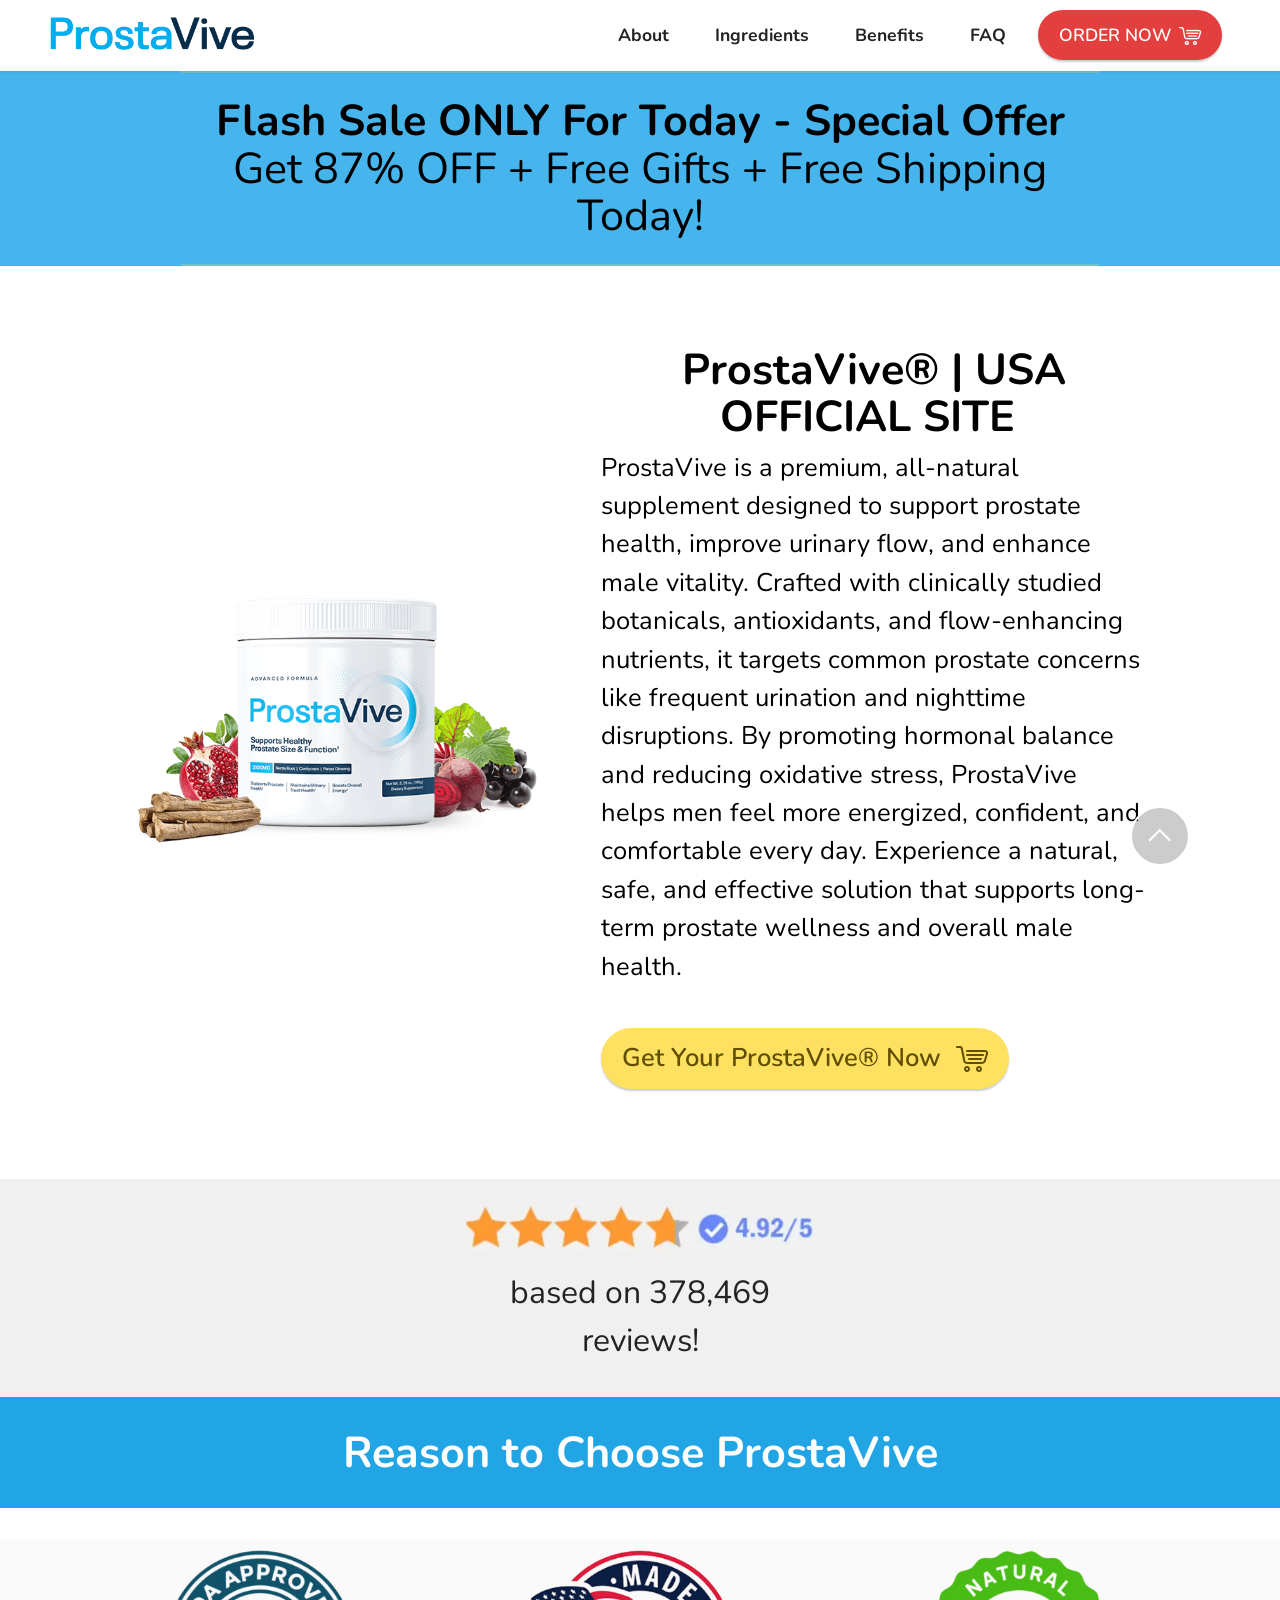
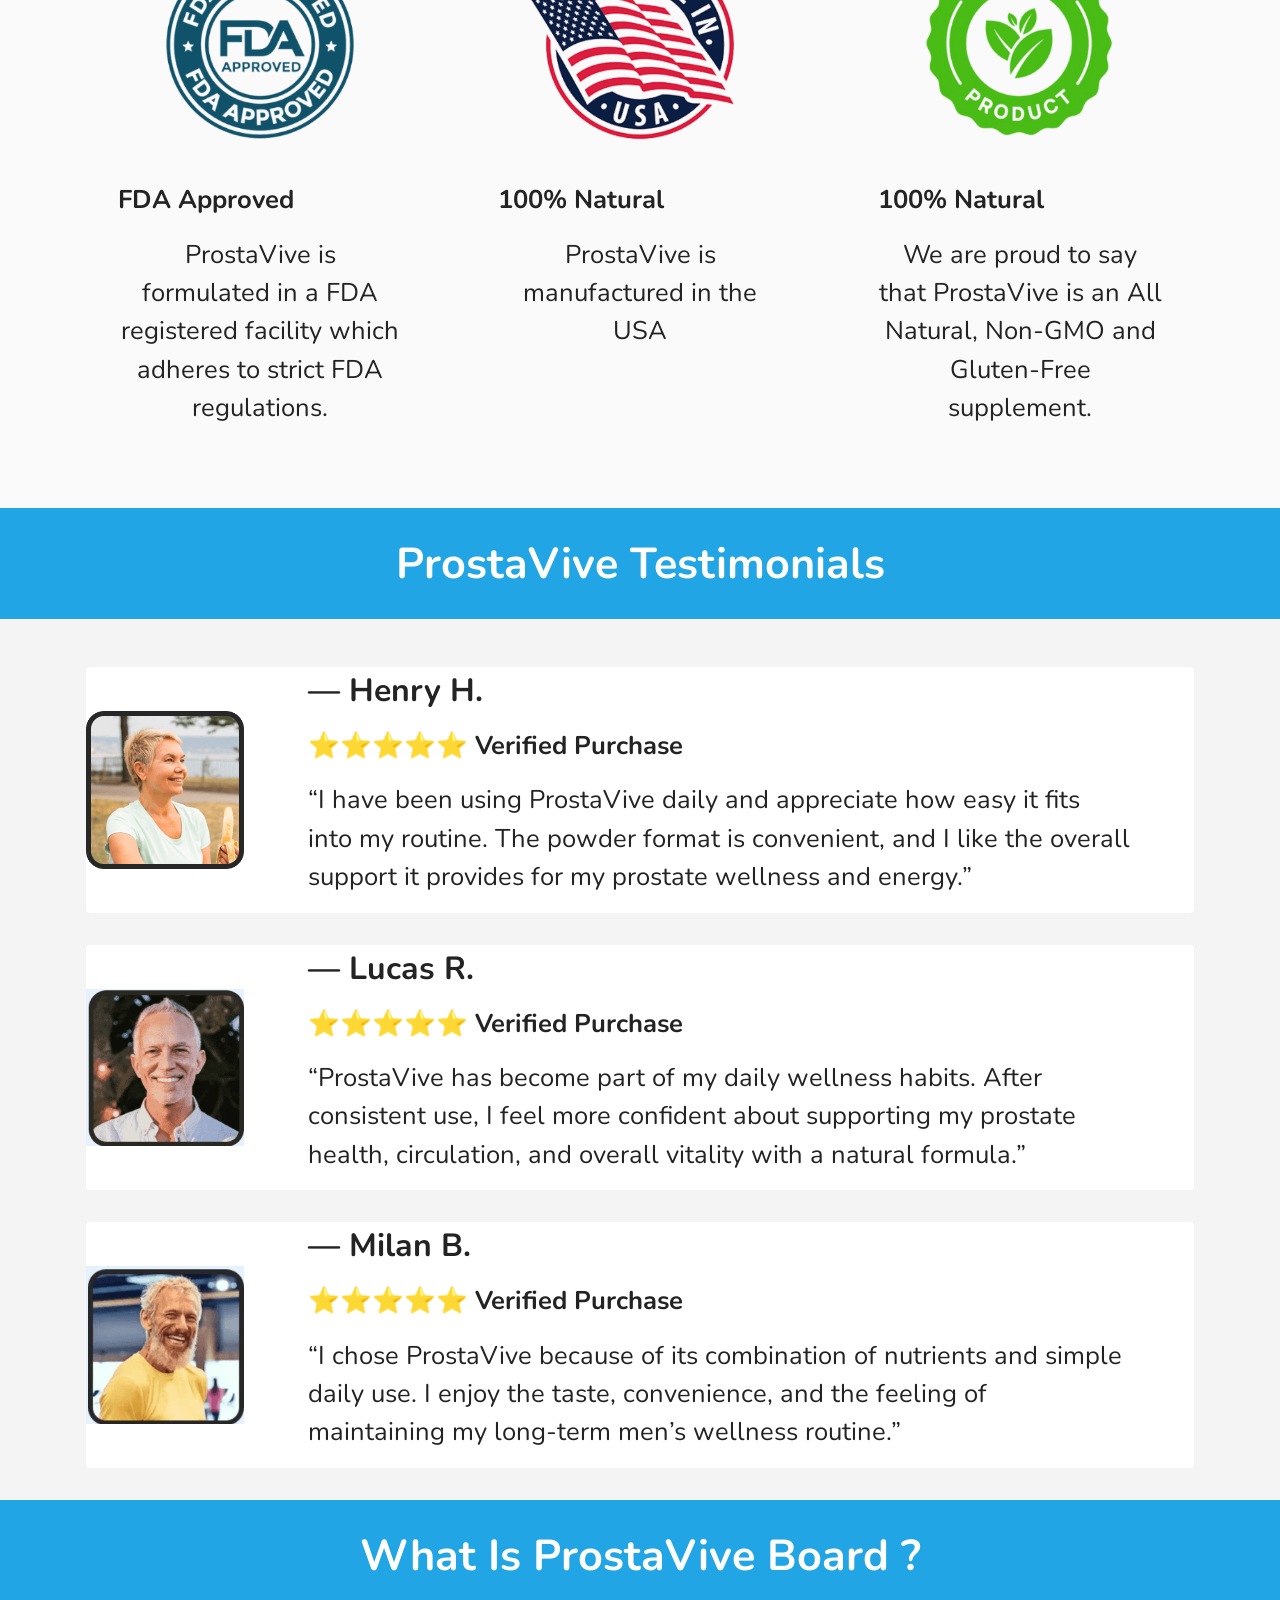
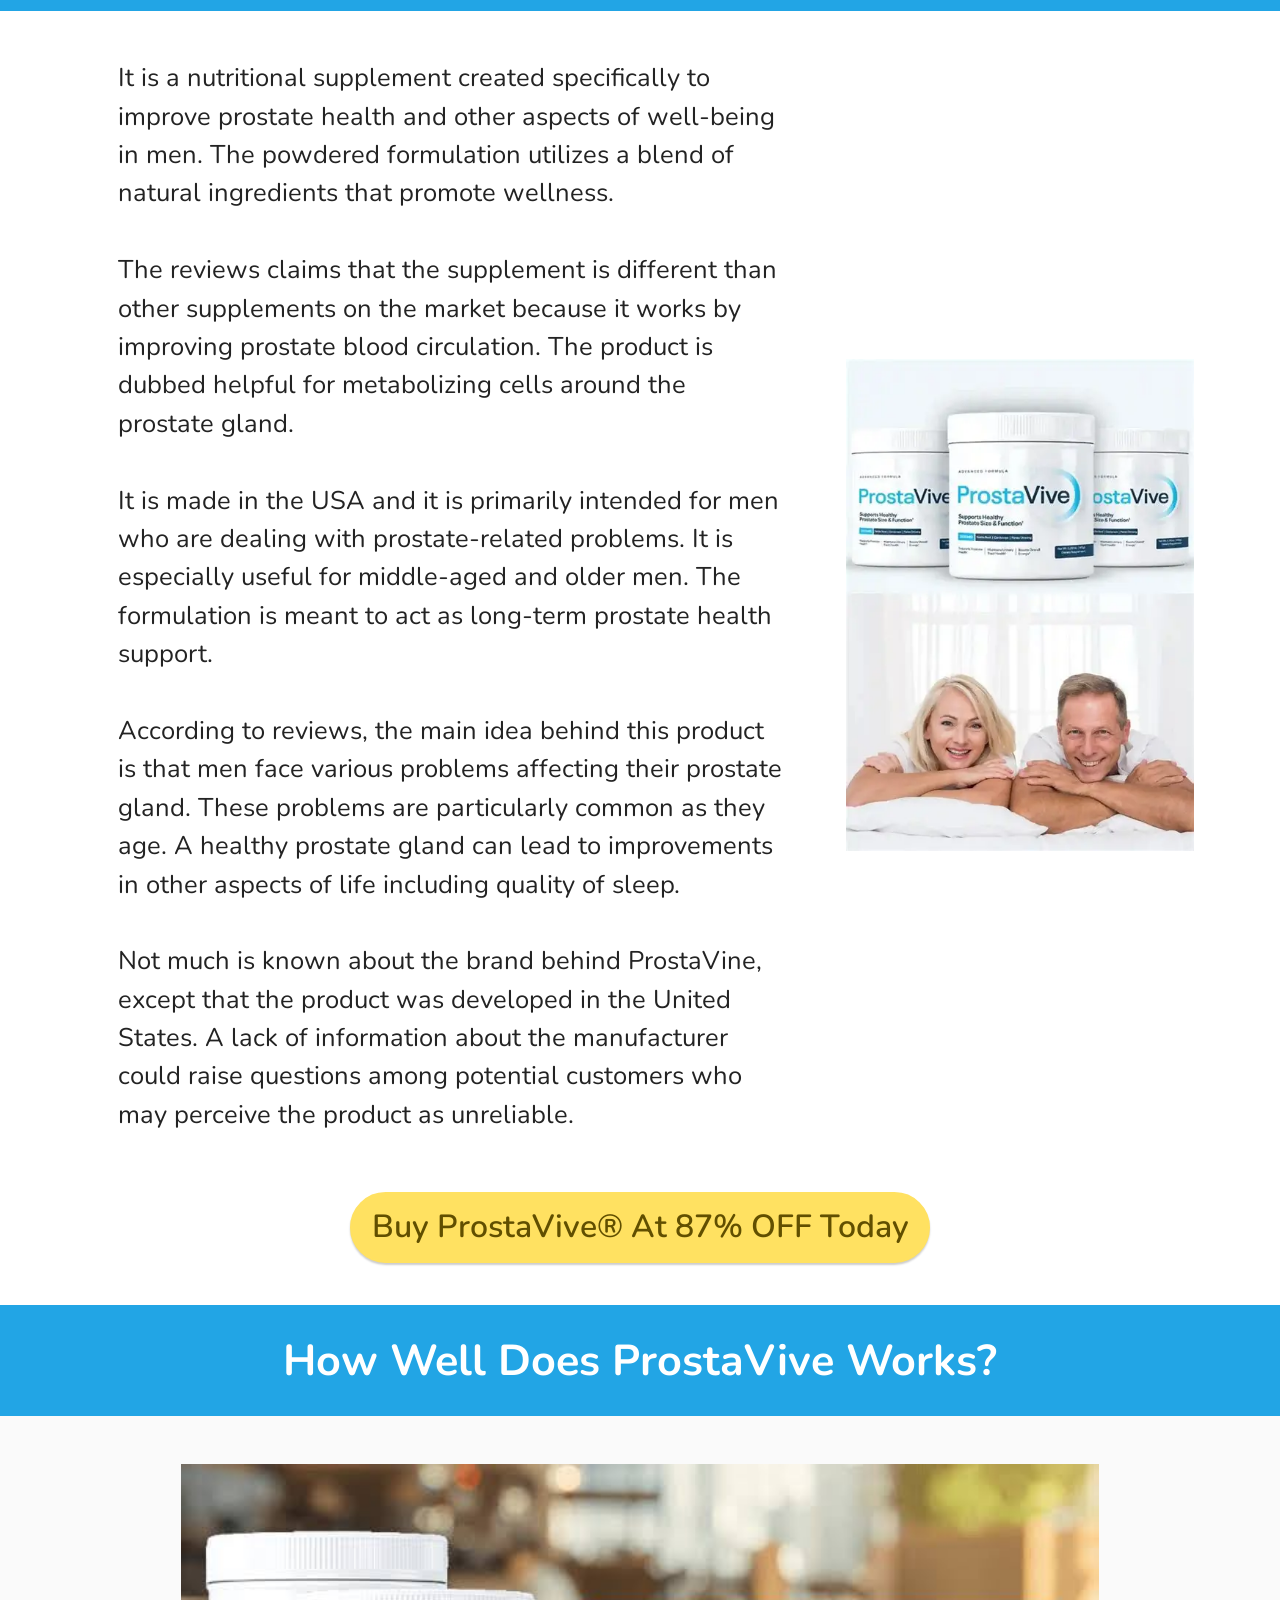
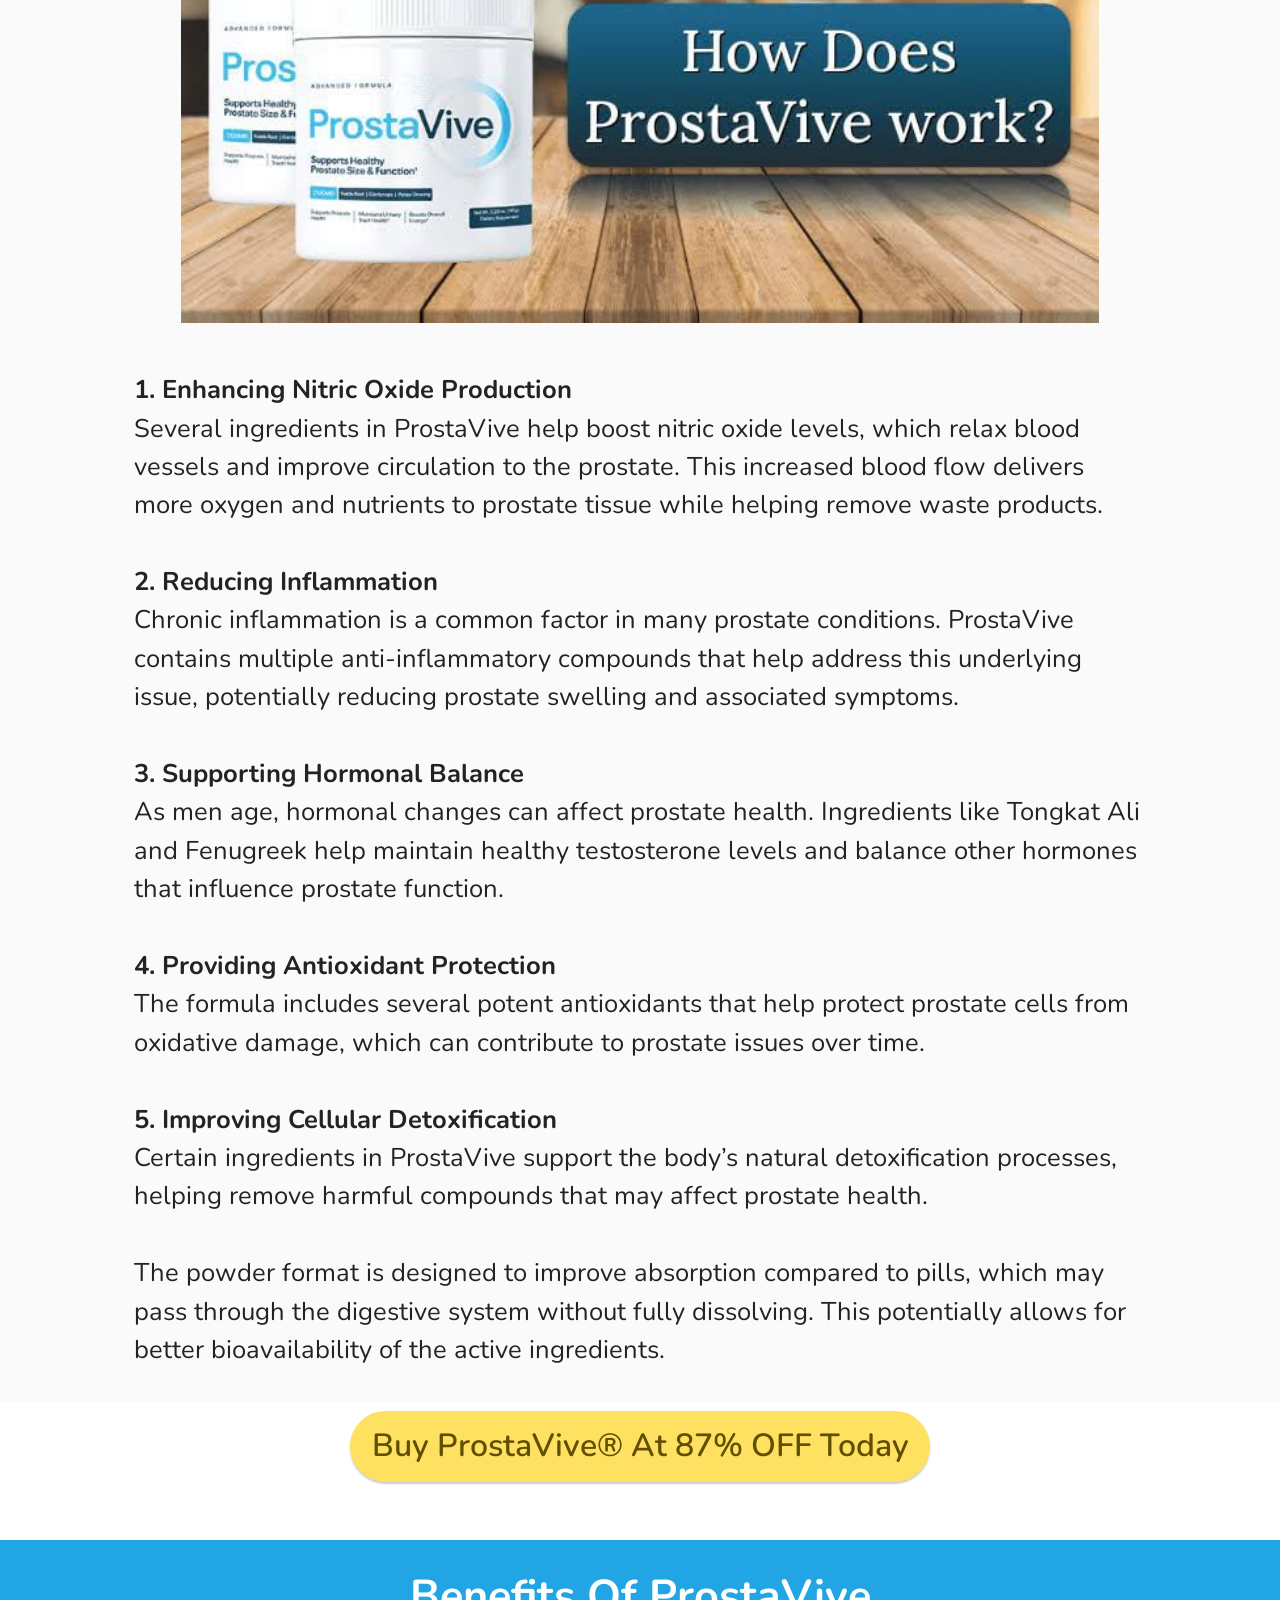
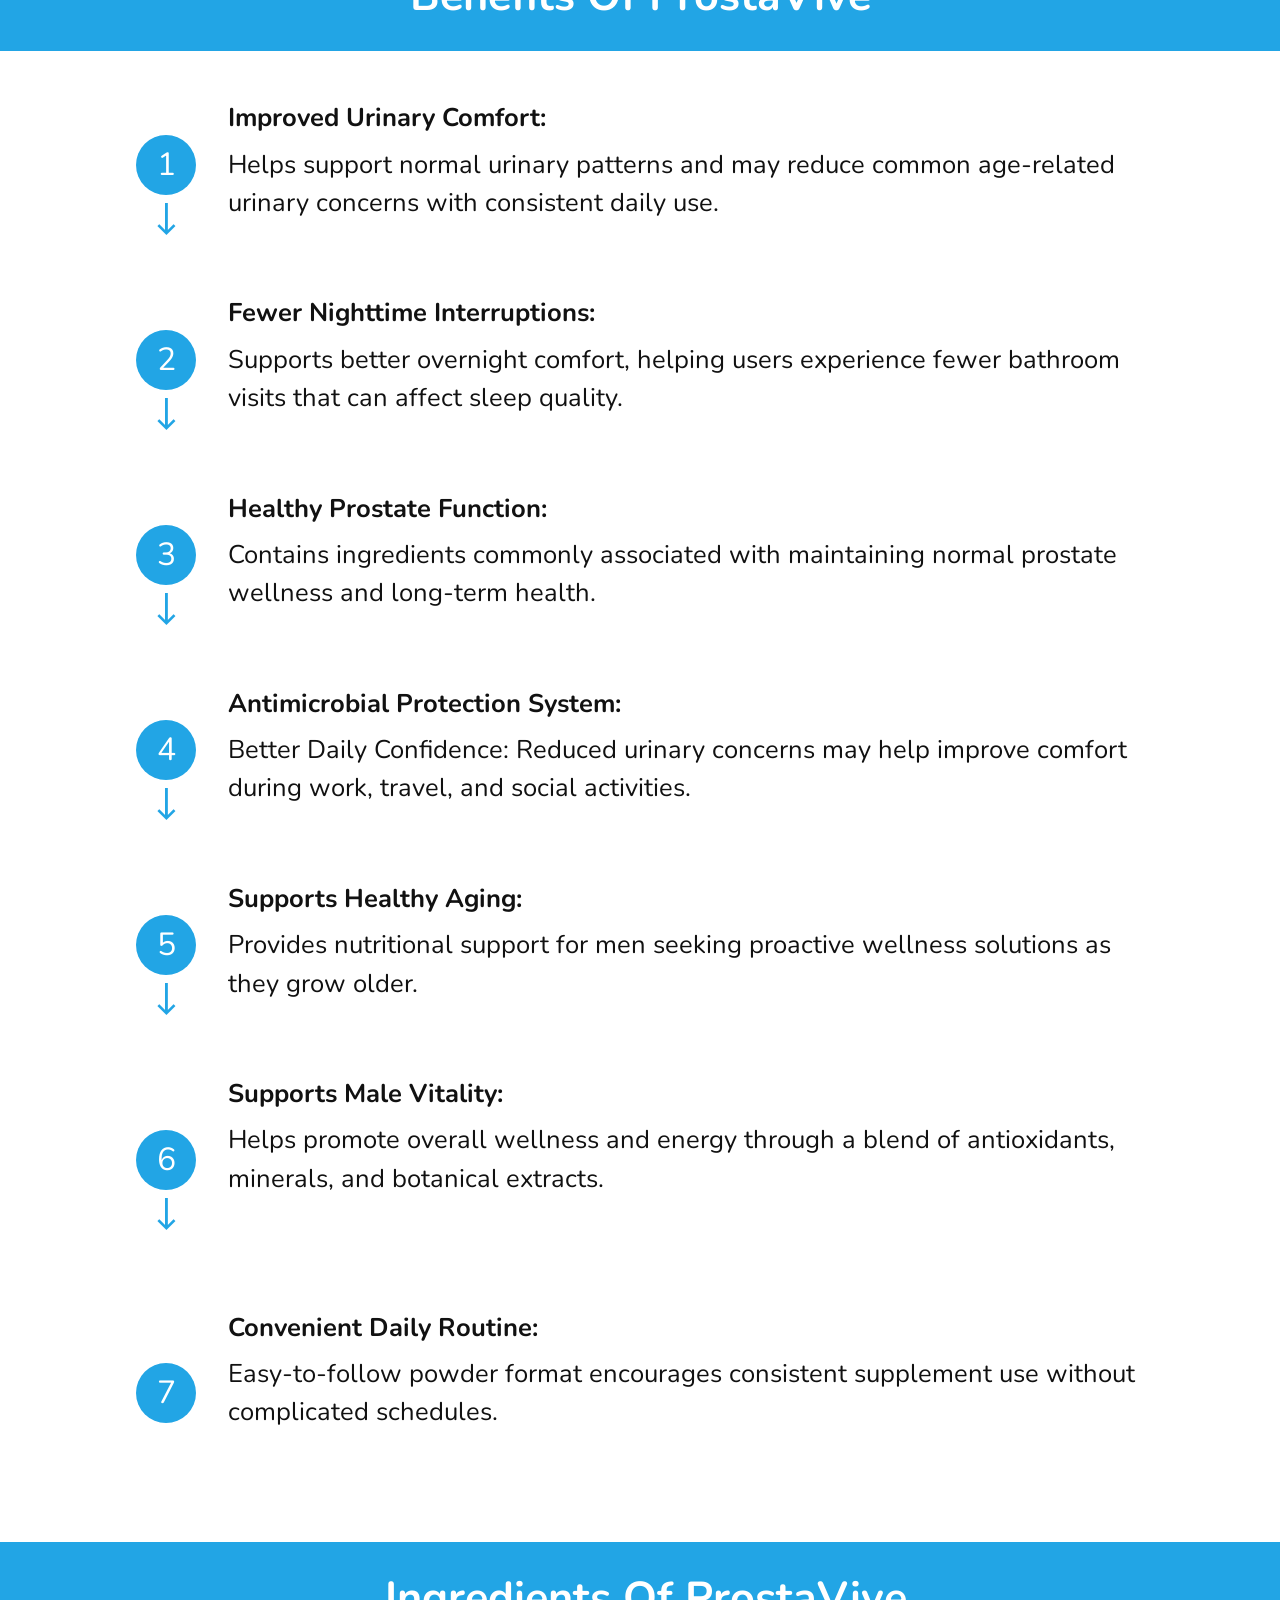
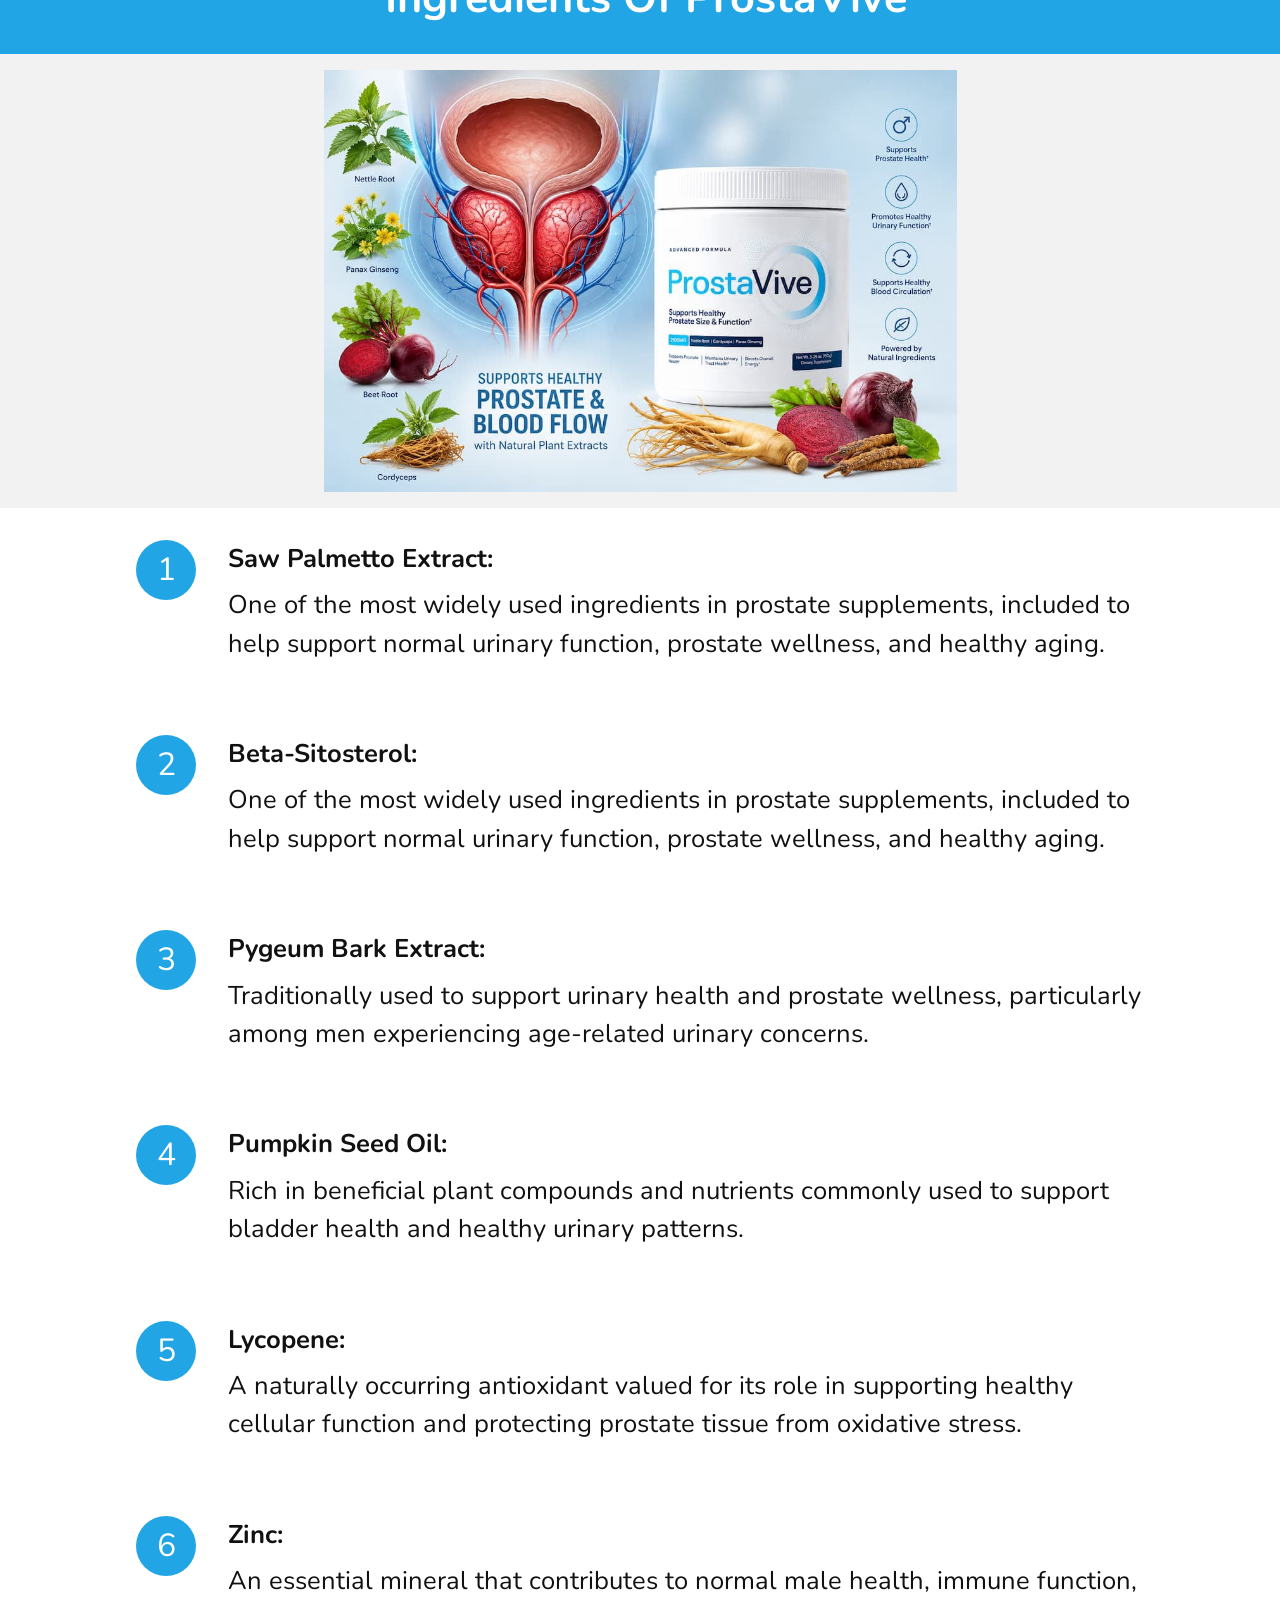
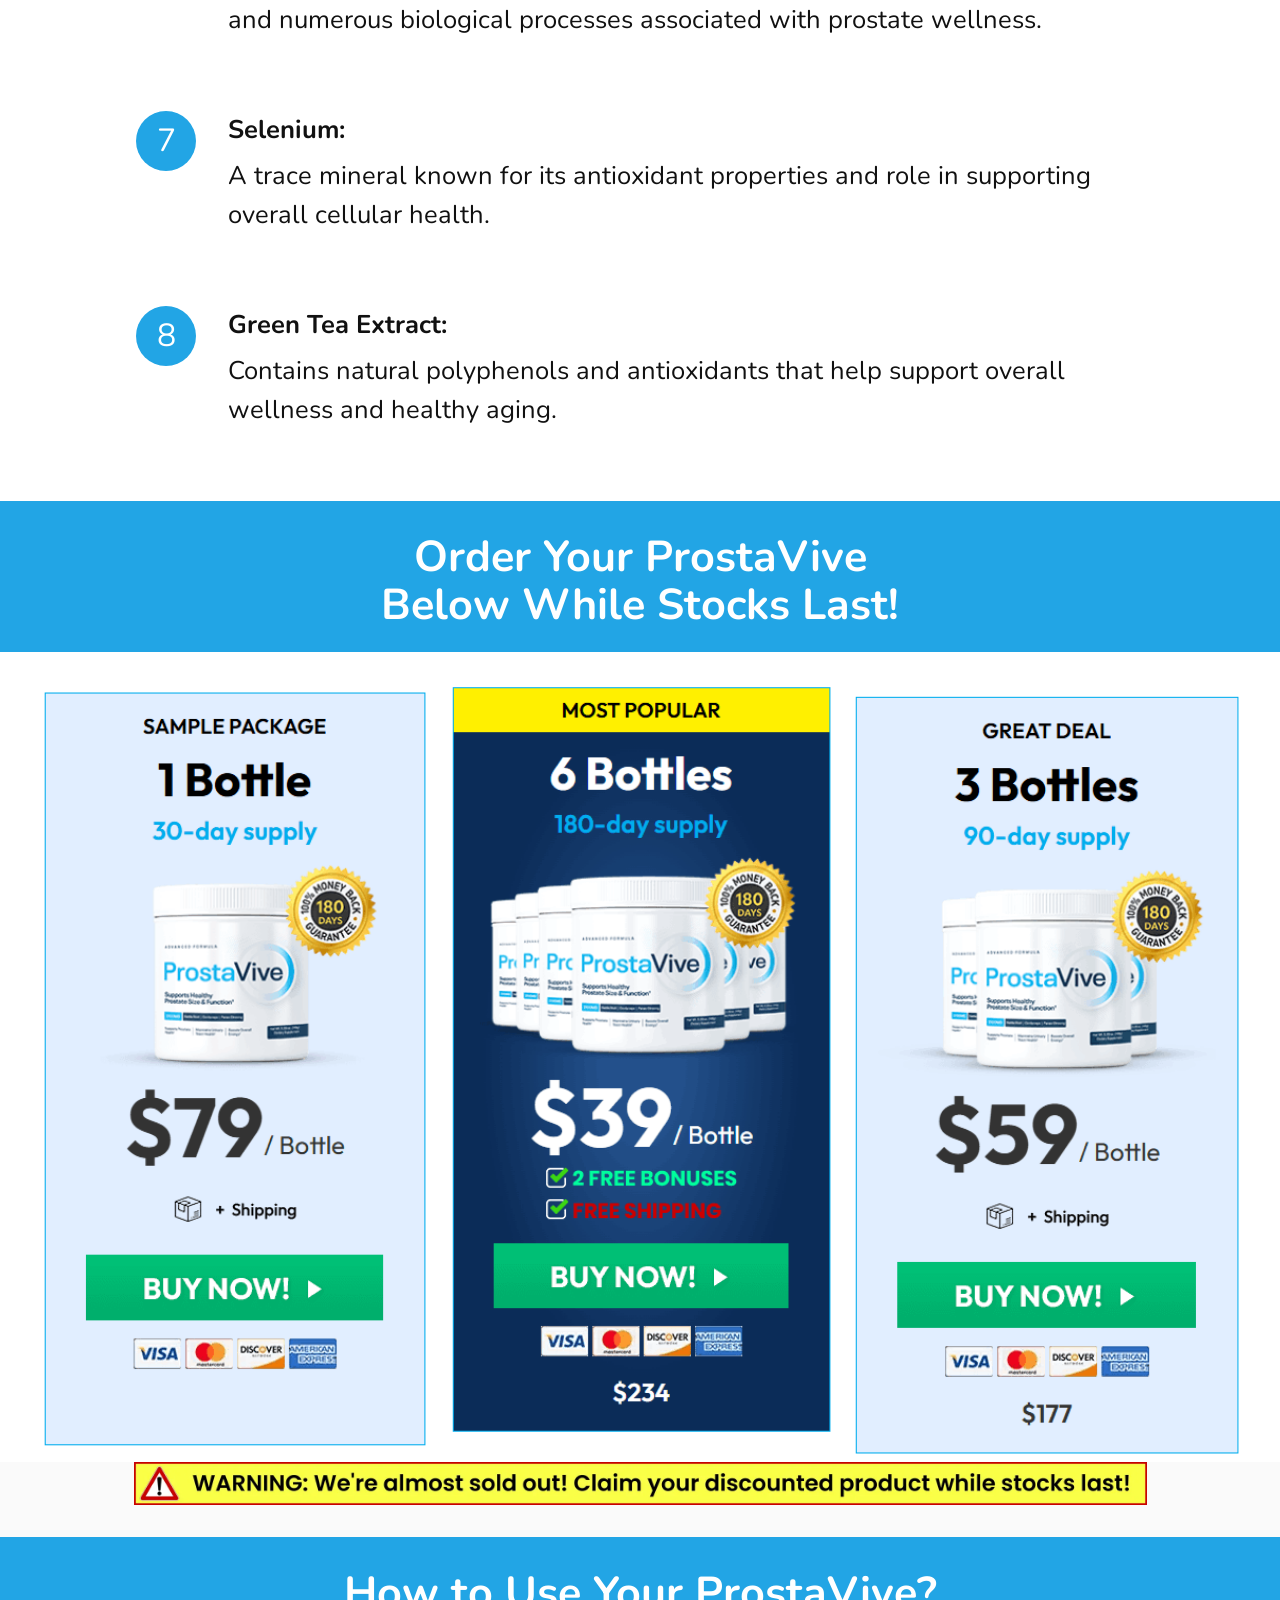
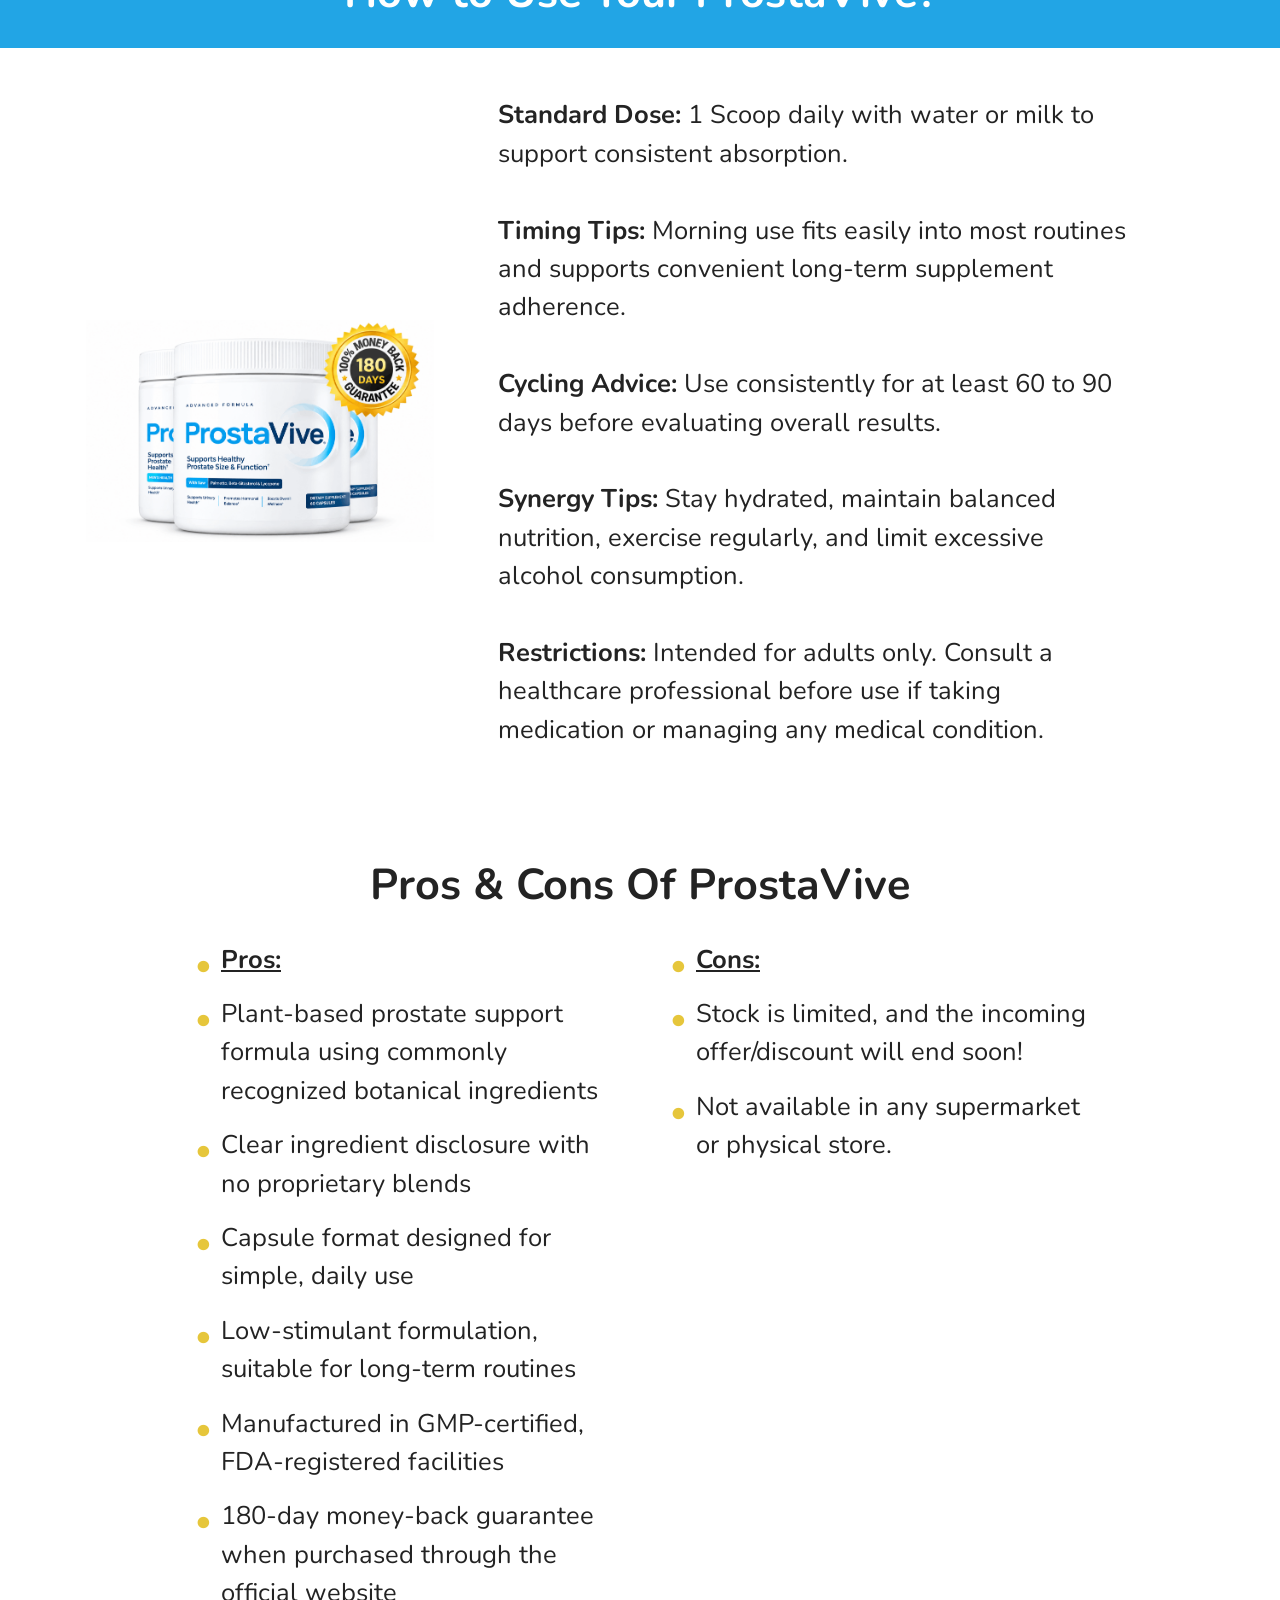
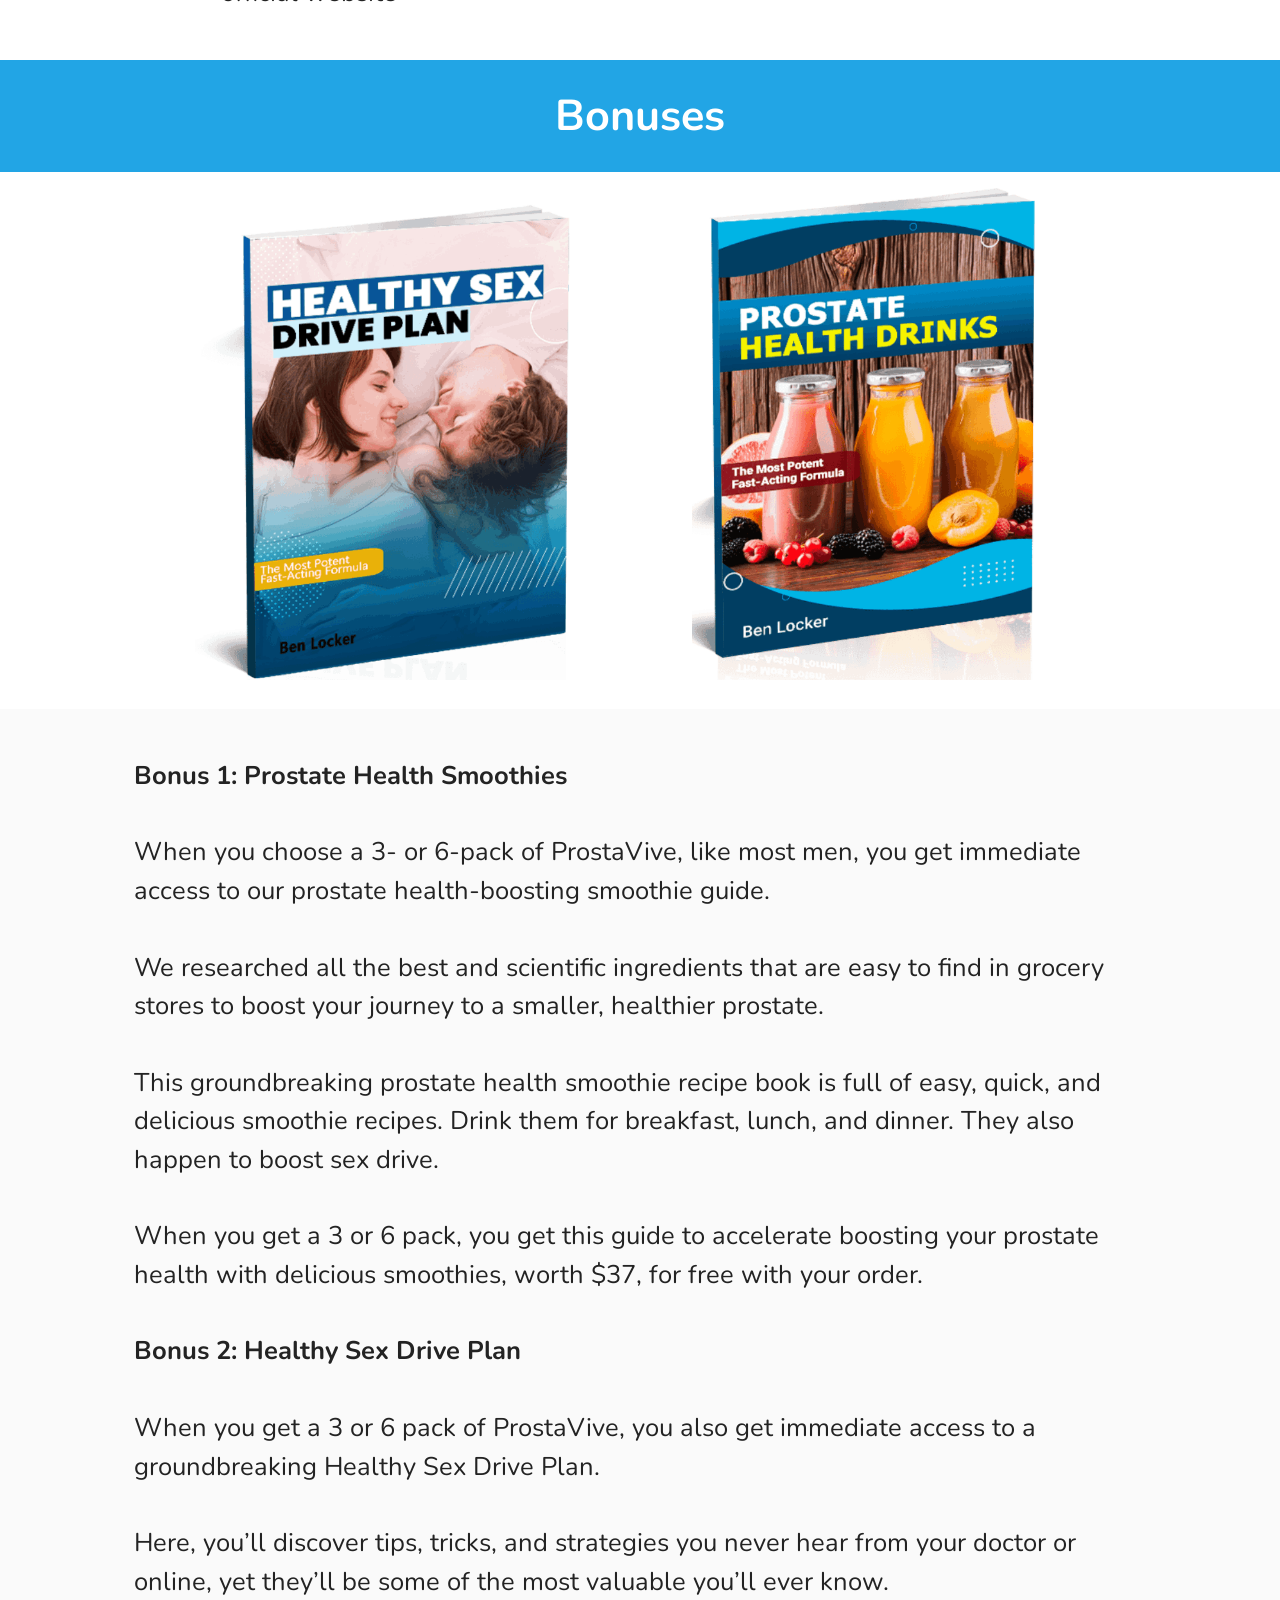
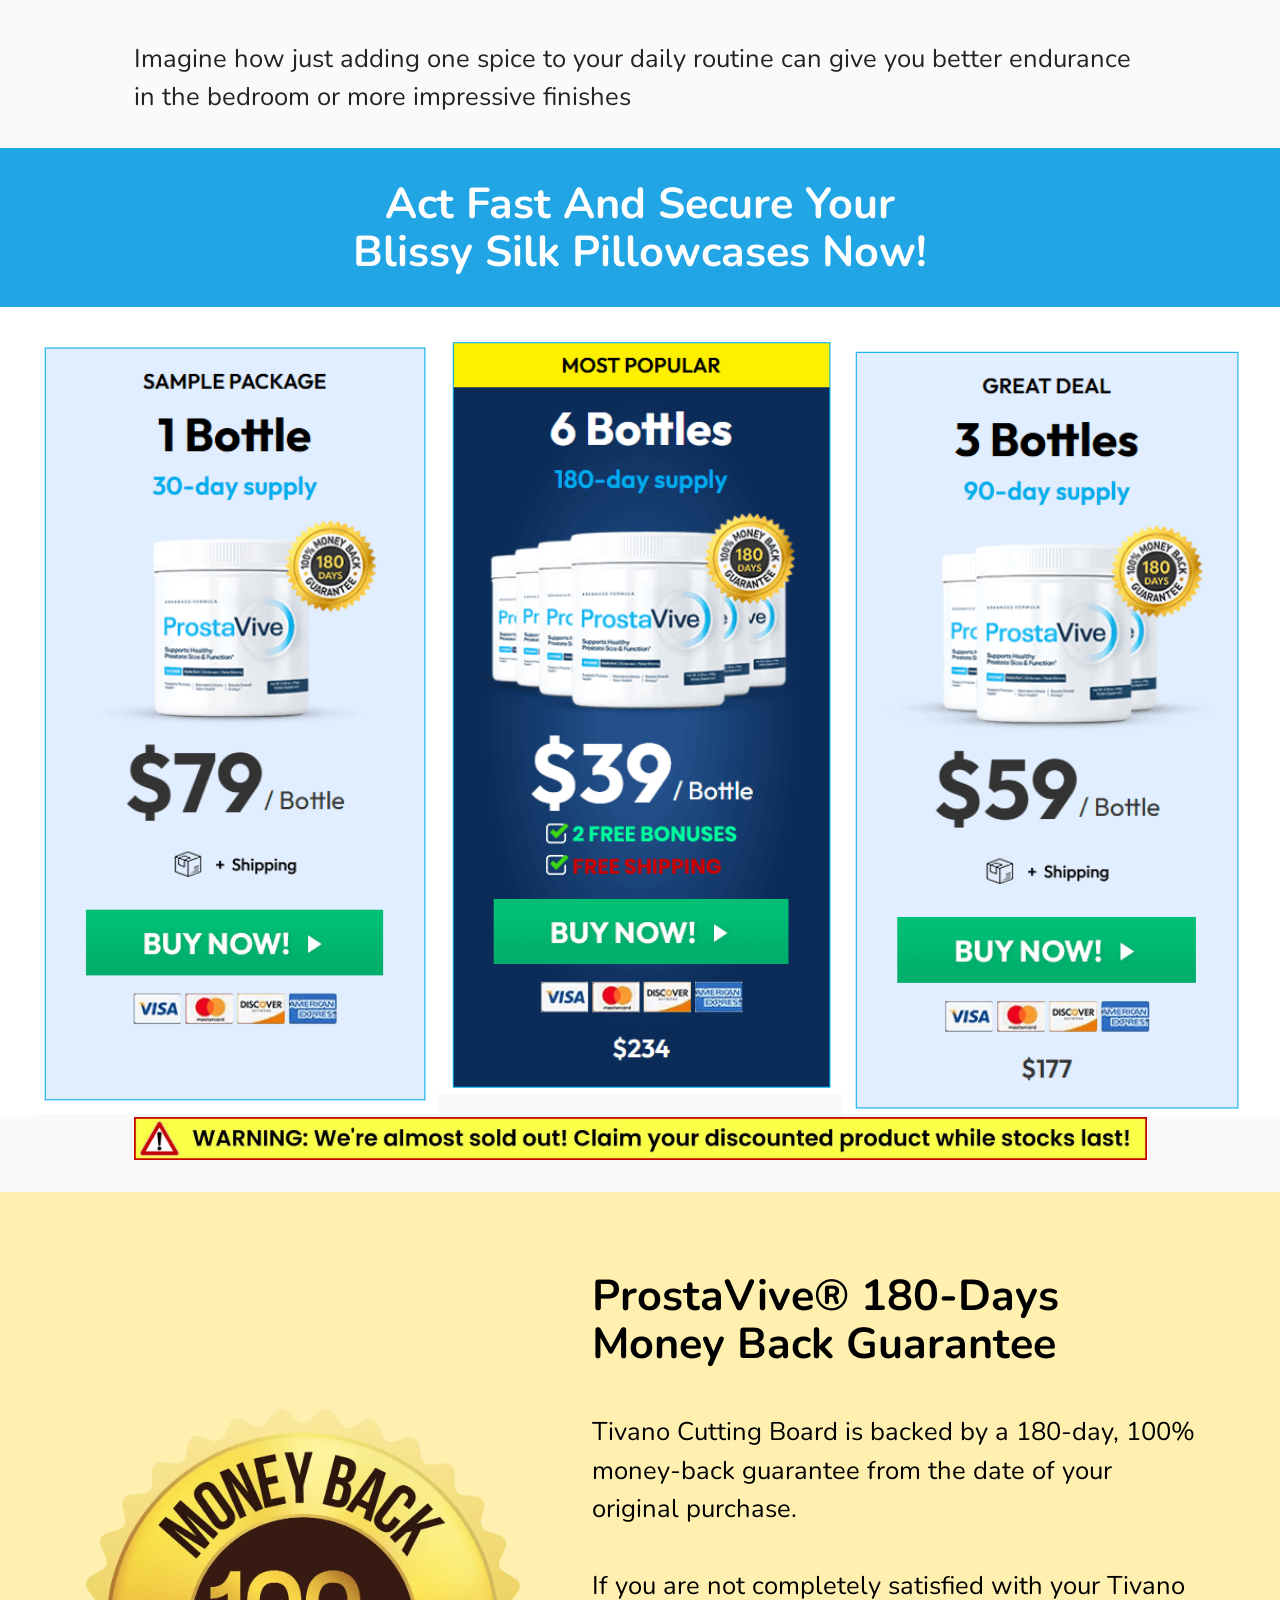
==== commit 333f1654: "Update index.html" ====
--- a/index.html
+++ b/index.html
@@ -1260,11 +1260,9 @@
                     Copyright © 2026 - ProstaVive®<br></p>
             </div>
         </div>
-    </div>
-</section><section class="display-7" style="padding: 0;align-items: center;justify-content: center;flex-wrap: wrap;    align-content: center;display: flex;position: relative;height: 4rem;"><a href="https://mobiri.se/4949637" style="flex: 1 1;height: 4rem;position: absolute;width: 100%;z-index: 1;"><img alt="" style="height: 4rem;" src="[data-uri]"></a><p style="margin: 0;text-align: center;" class="display-7">&#8204;</p><a style="z-index:1" href="https://mobirise.com/builder/ai-website-builder.html">Free AI Website Software</a></section><script src="assets/bootstrap/js/bootstrap.bundle.min.js"></script>  <script src="assets/smoothscroll/smooth-scroll.js"></script>  <script src="assets/ytplayer/index.js"></script>  <script src="assets/dropdown/js/navbar-dropdown.js"></script>  <script src="assets/mbr-switch-arrow/mbr-switch-arrow.js"></script>  <script src="assets/theme/js/script.js"></script>  
-  
+    </div>  
   
  <div id="scrollToTop" class="scrollToTop mbr-arrow-up"><a style="text-align: center;"><i class="mbr-arrow-up-icon mbr-arrow-up-icon-cm cm-icon cm-icon-smallarrow-up"></i></a></div>
     <input name="animation" type="hidden">
   </body>
-</html>+</html>
